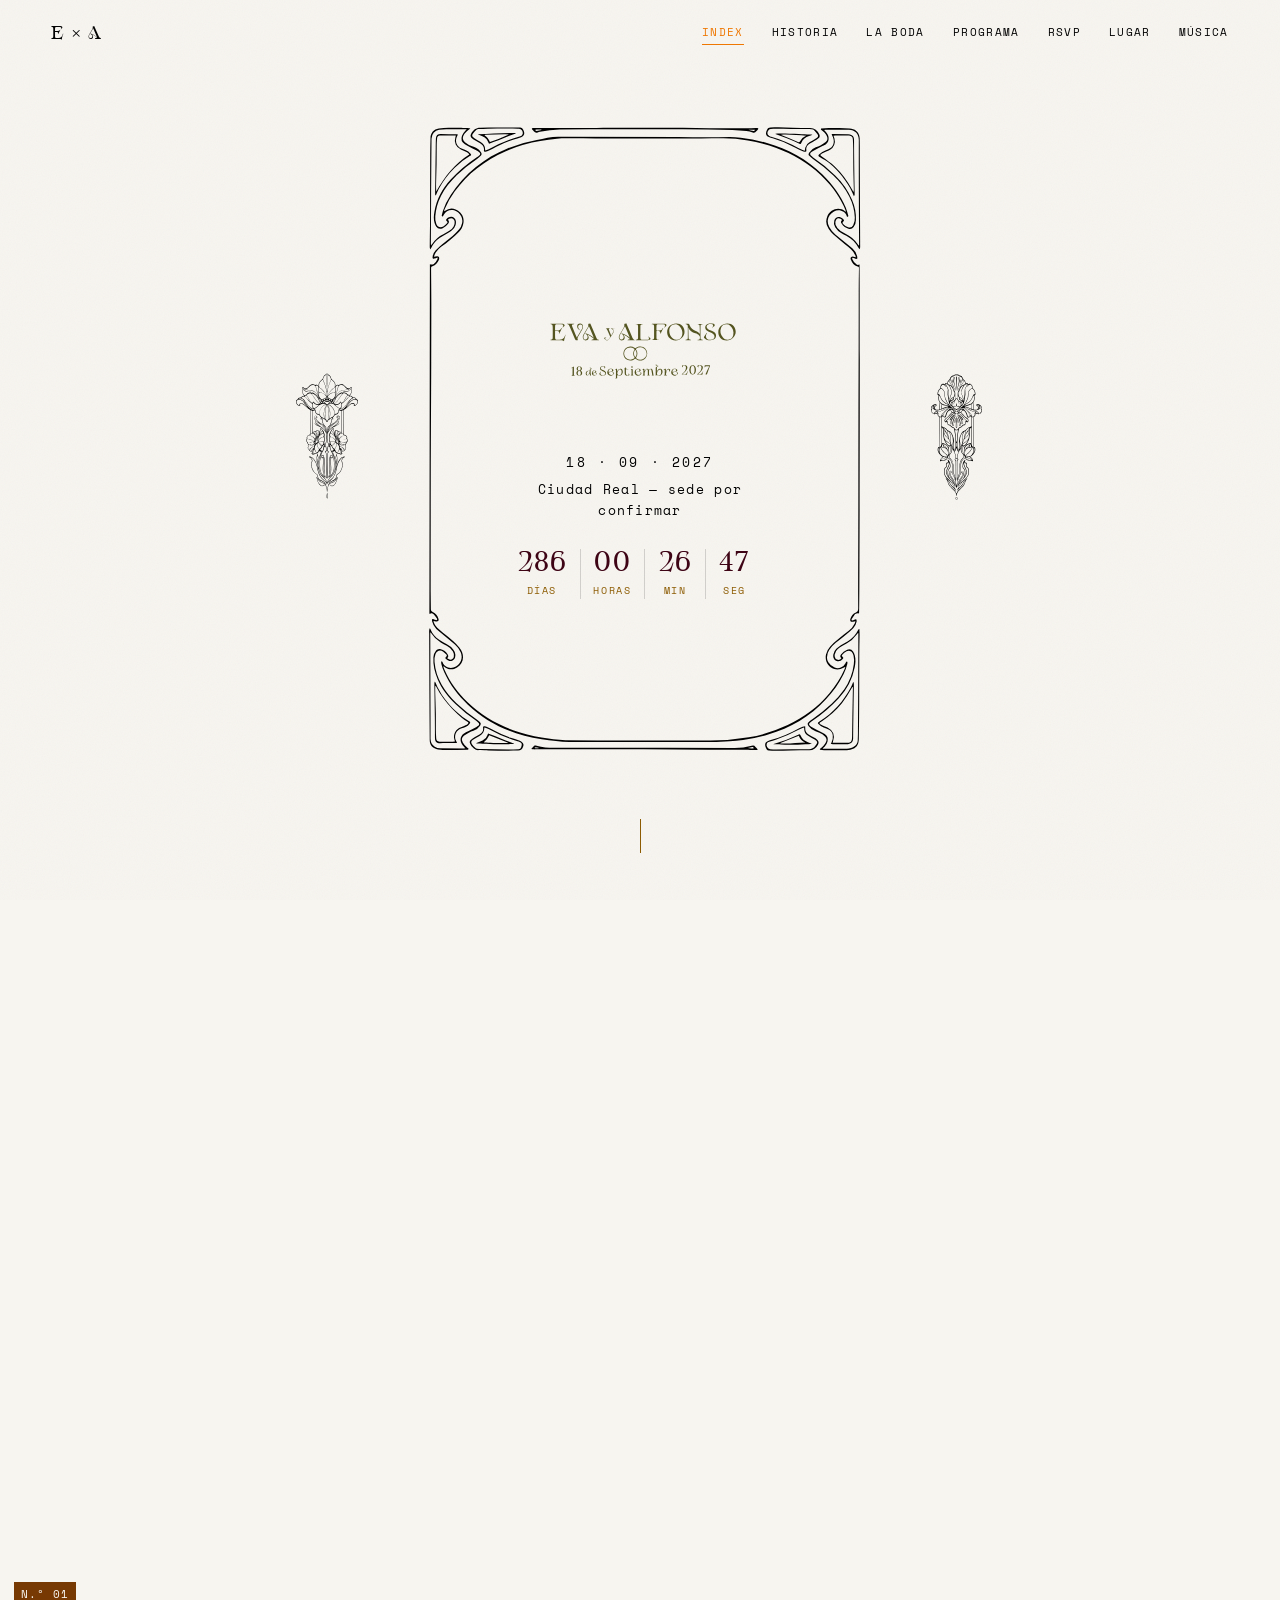
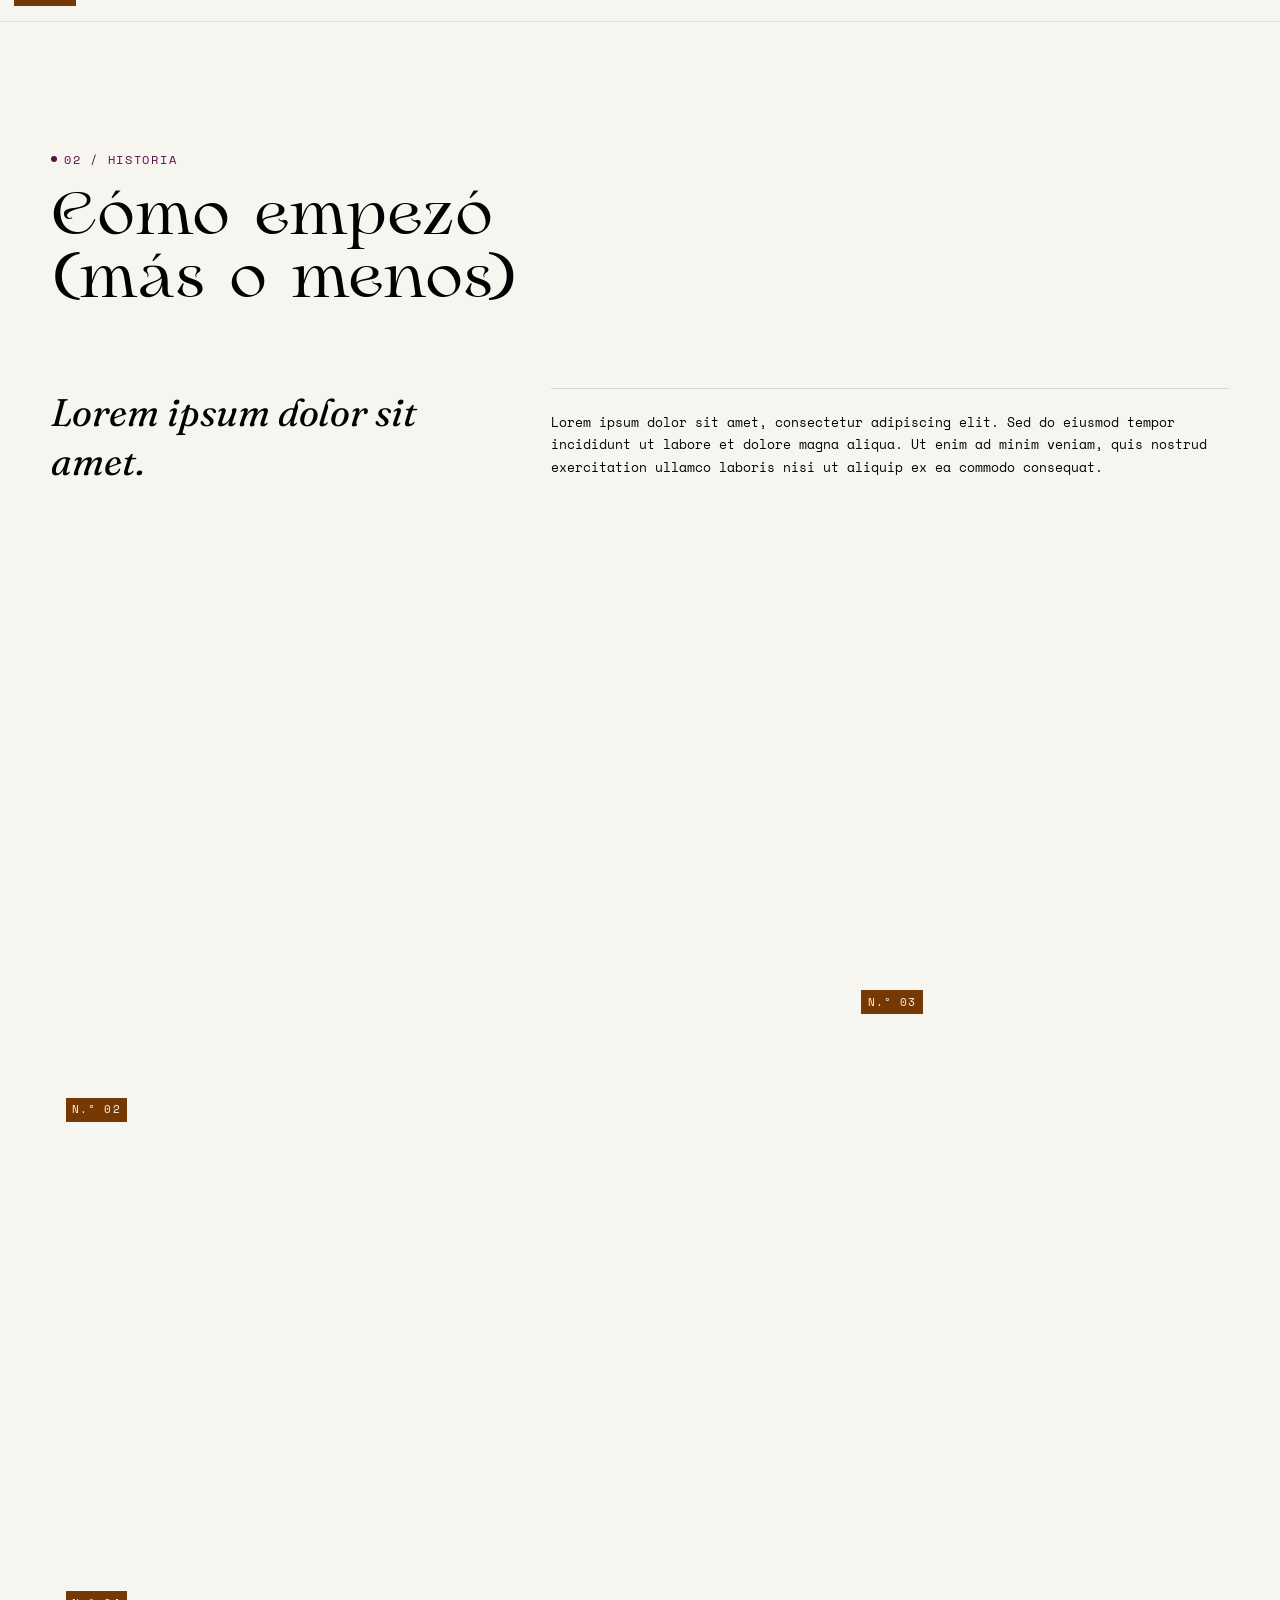
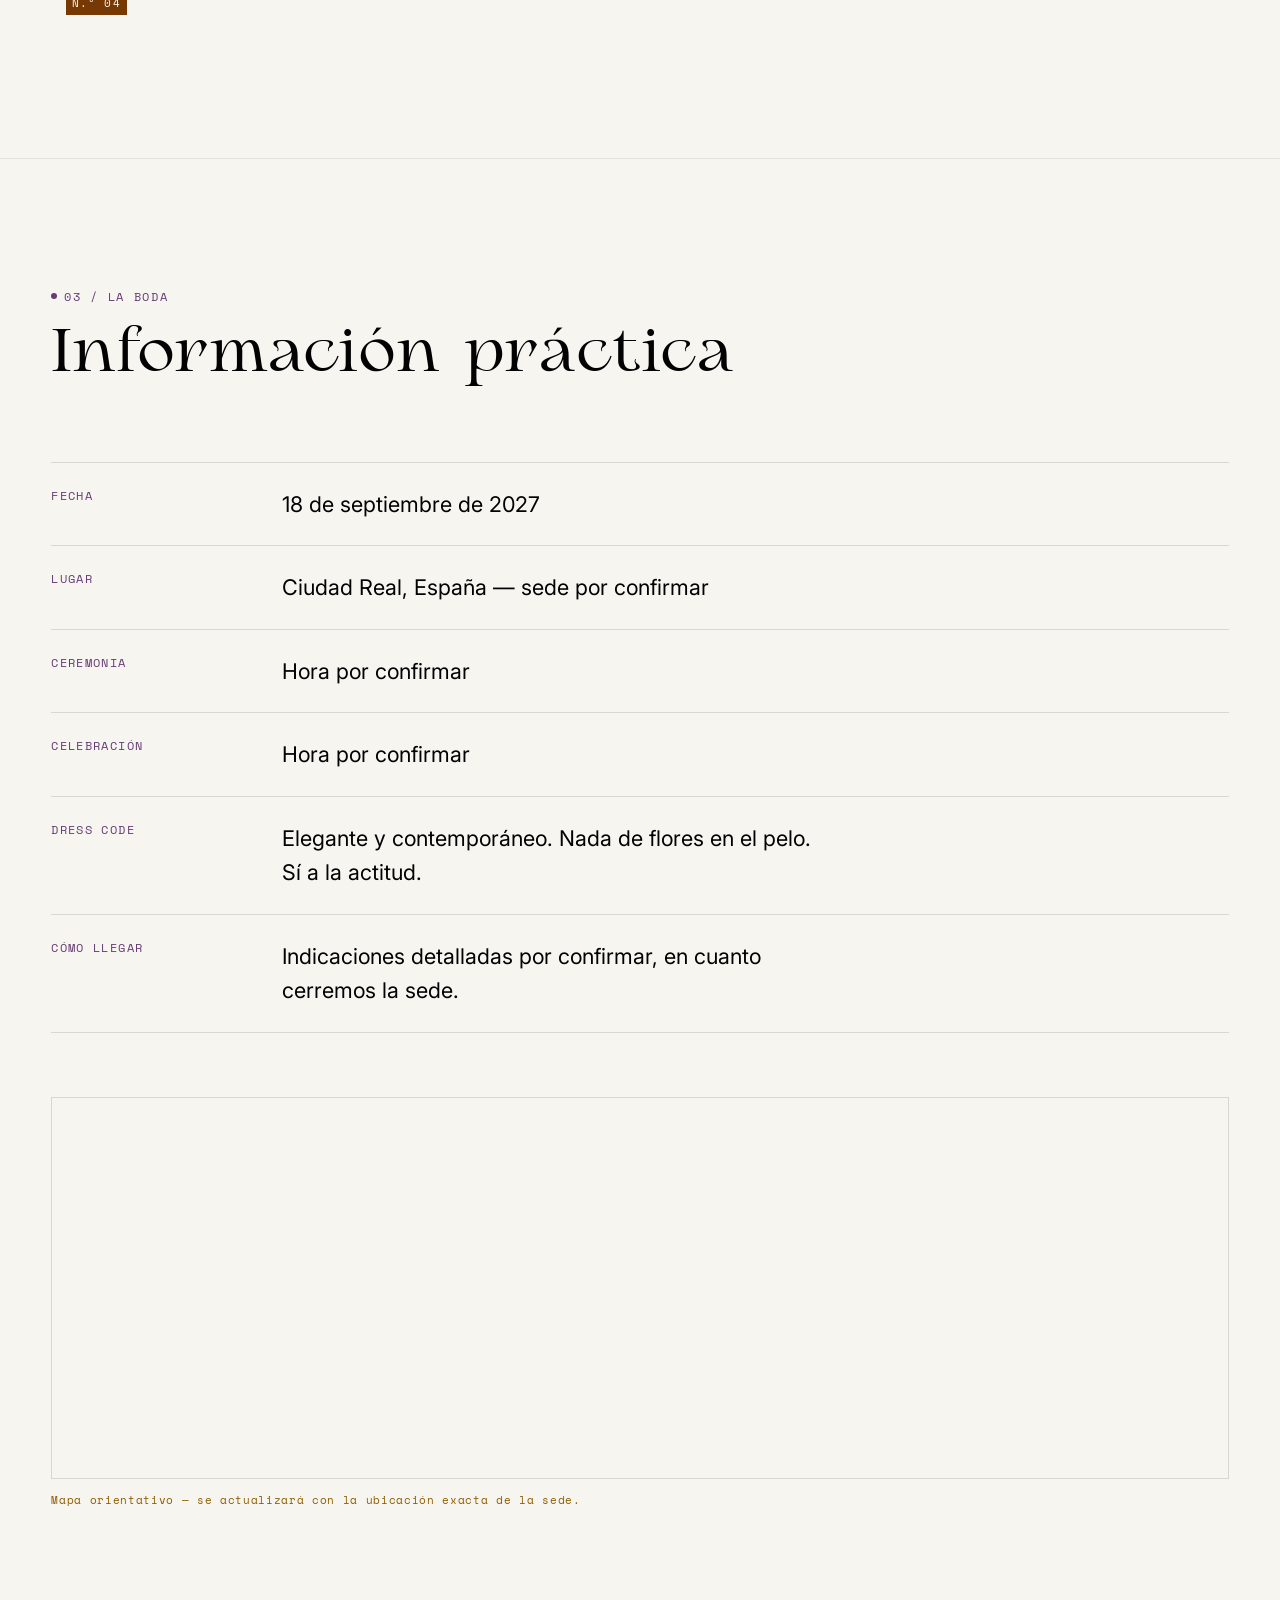
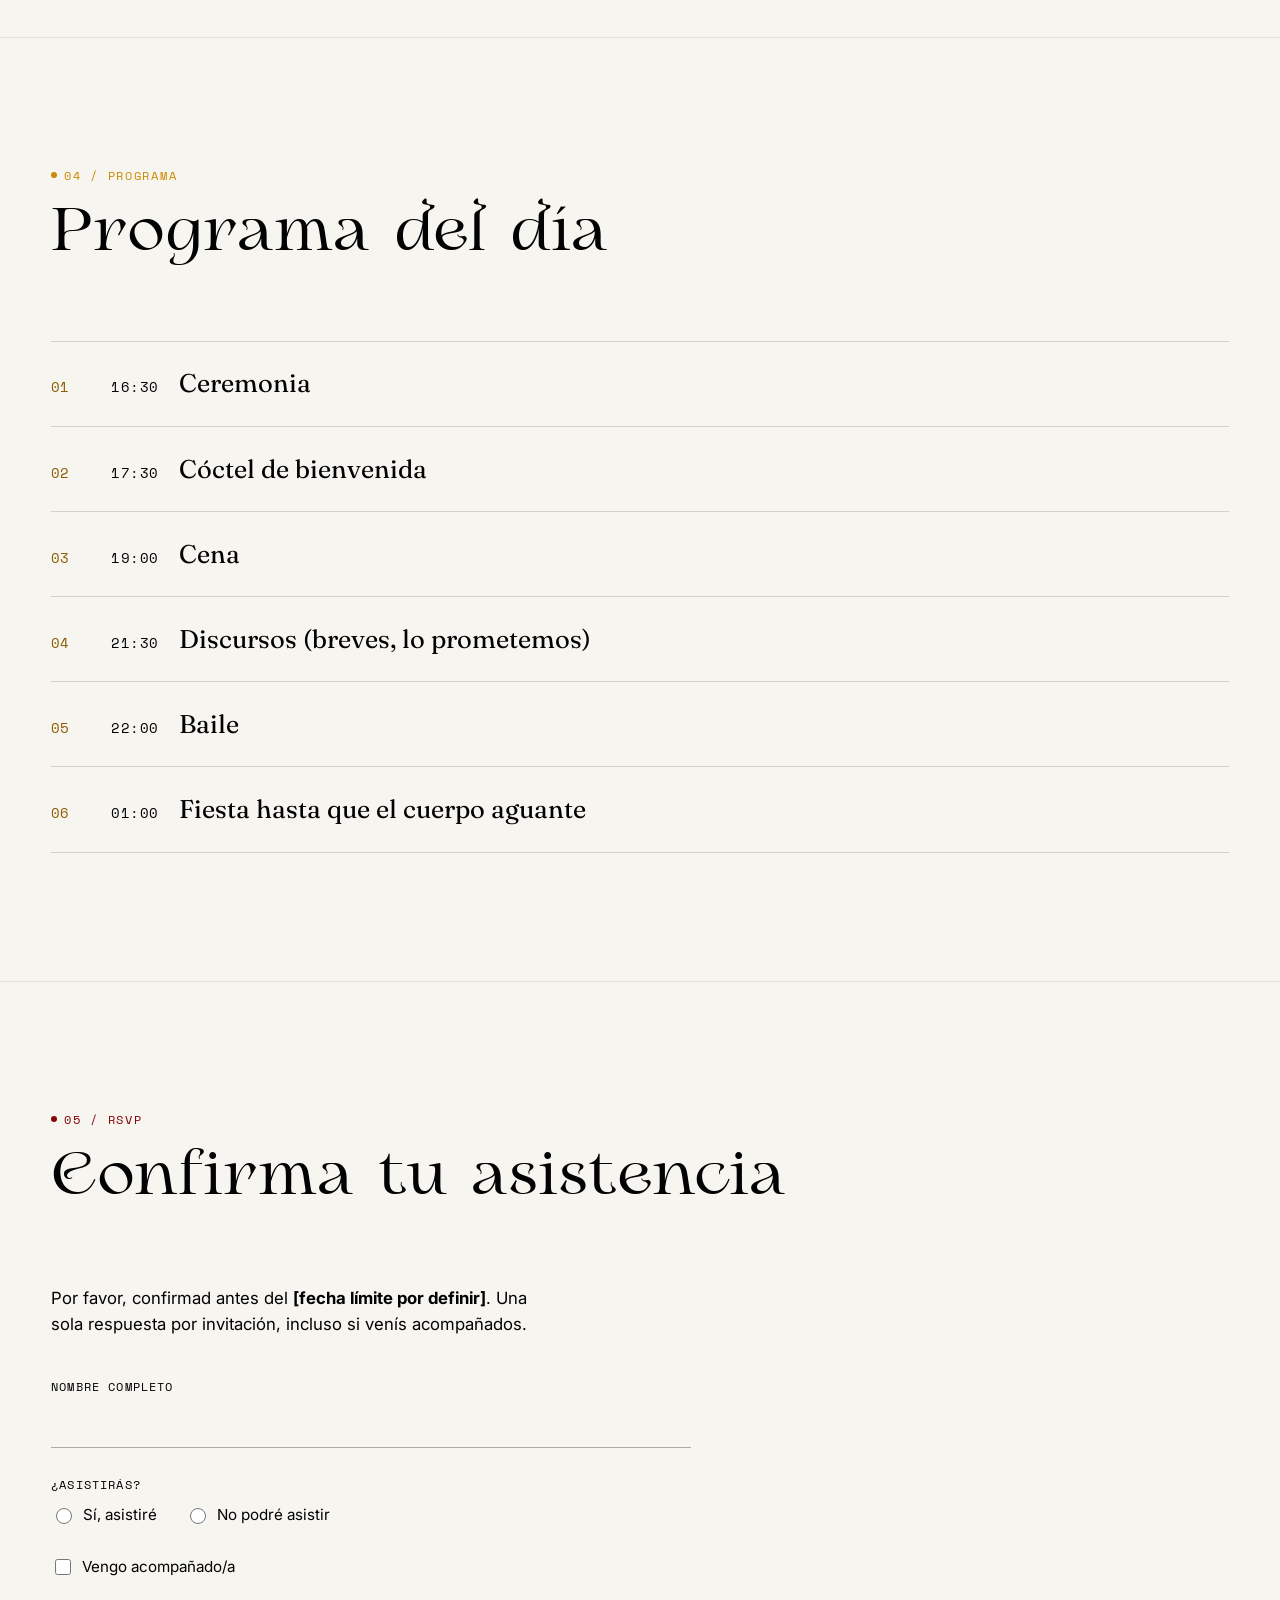
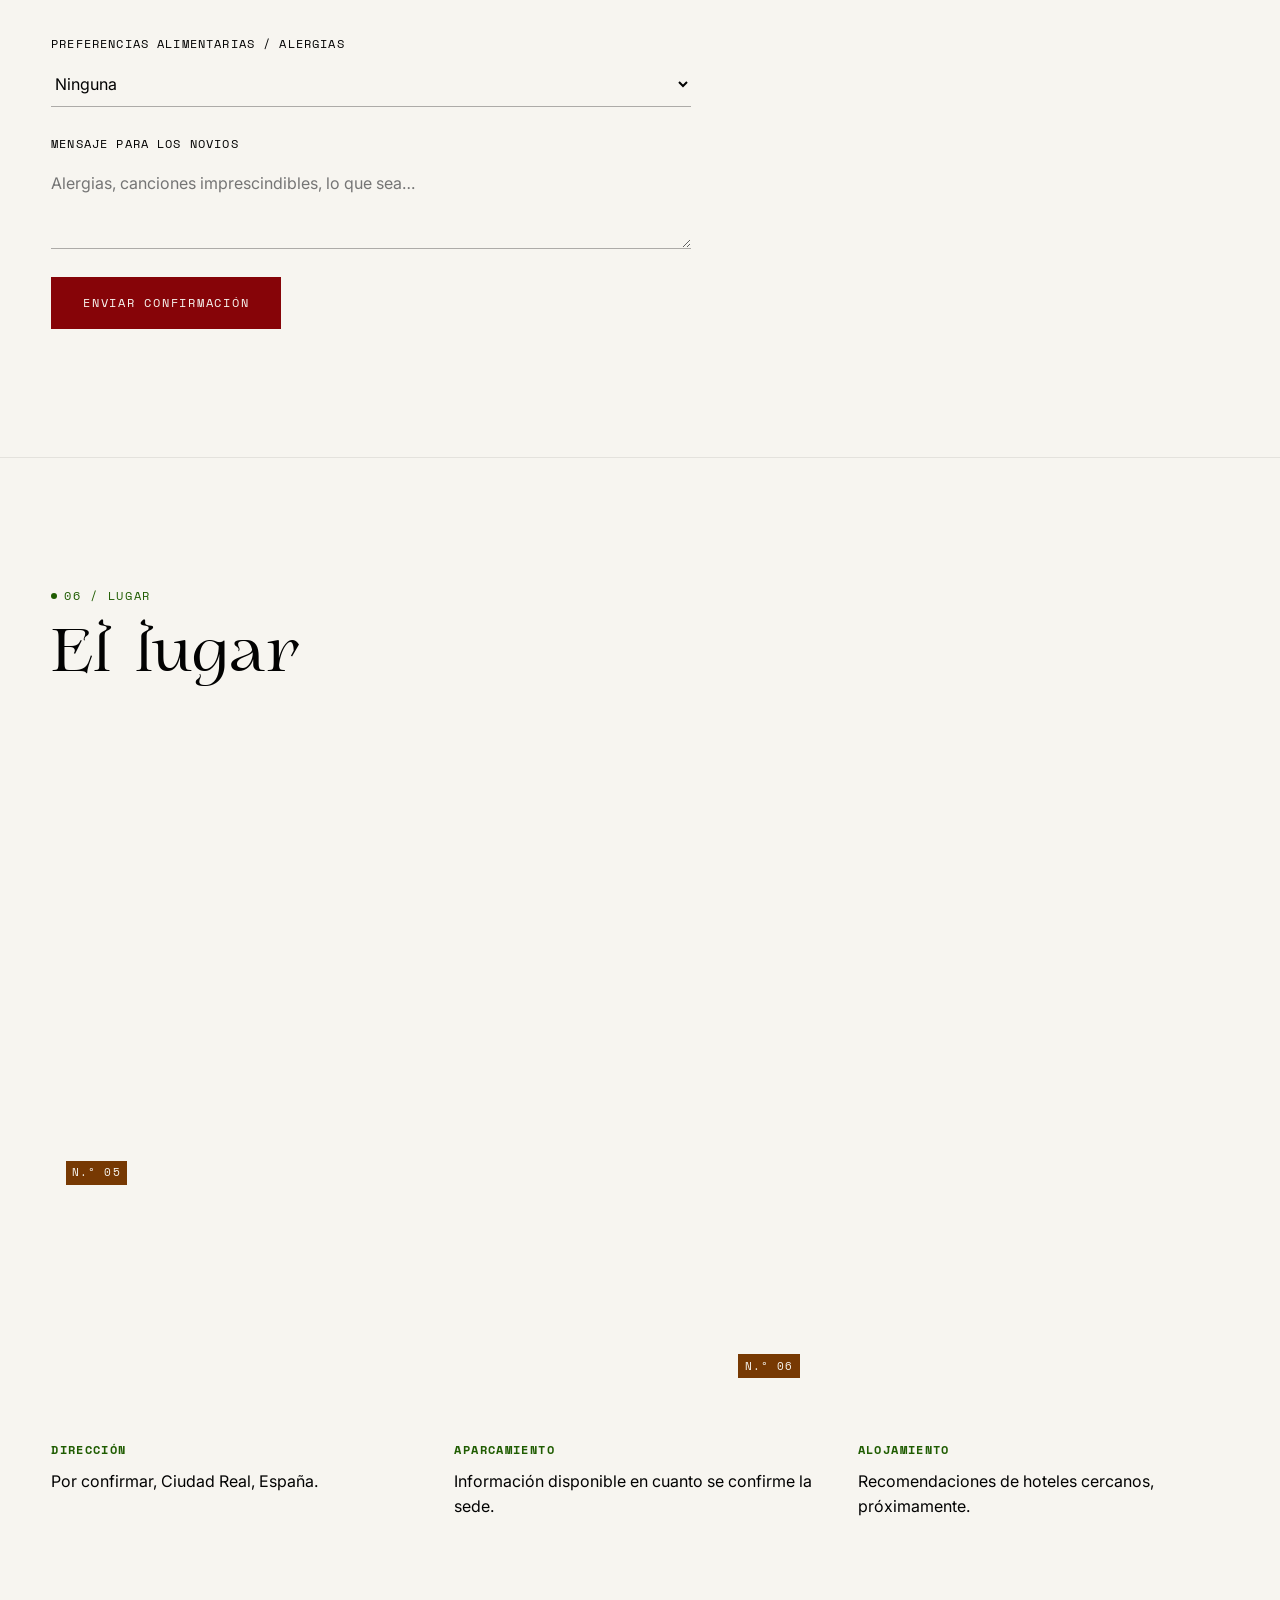
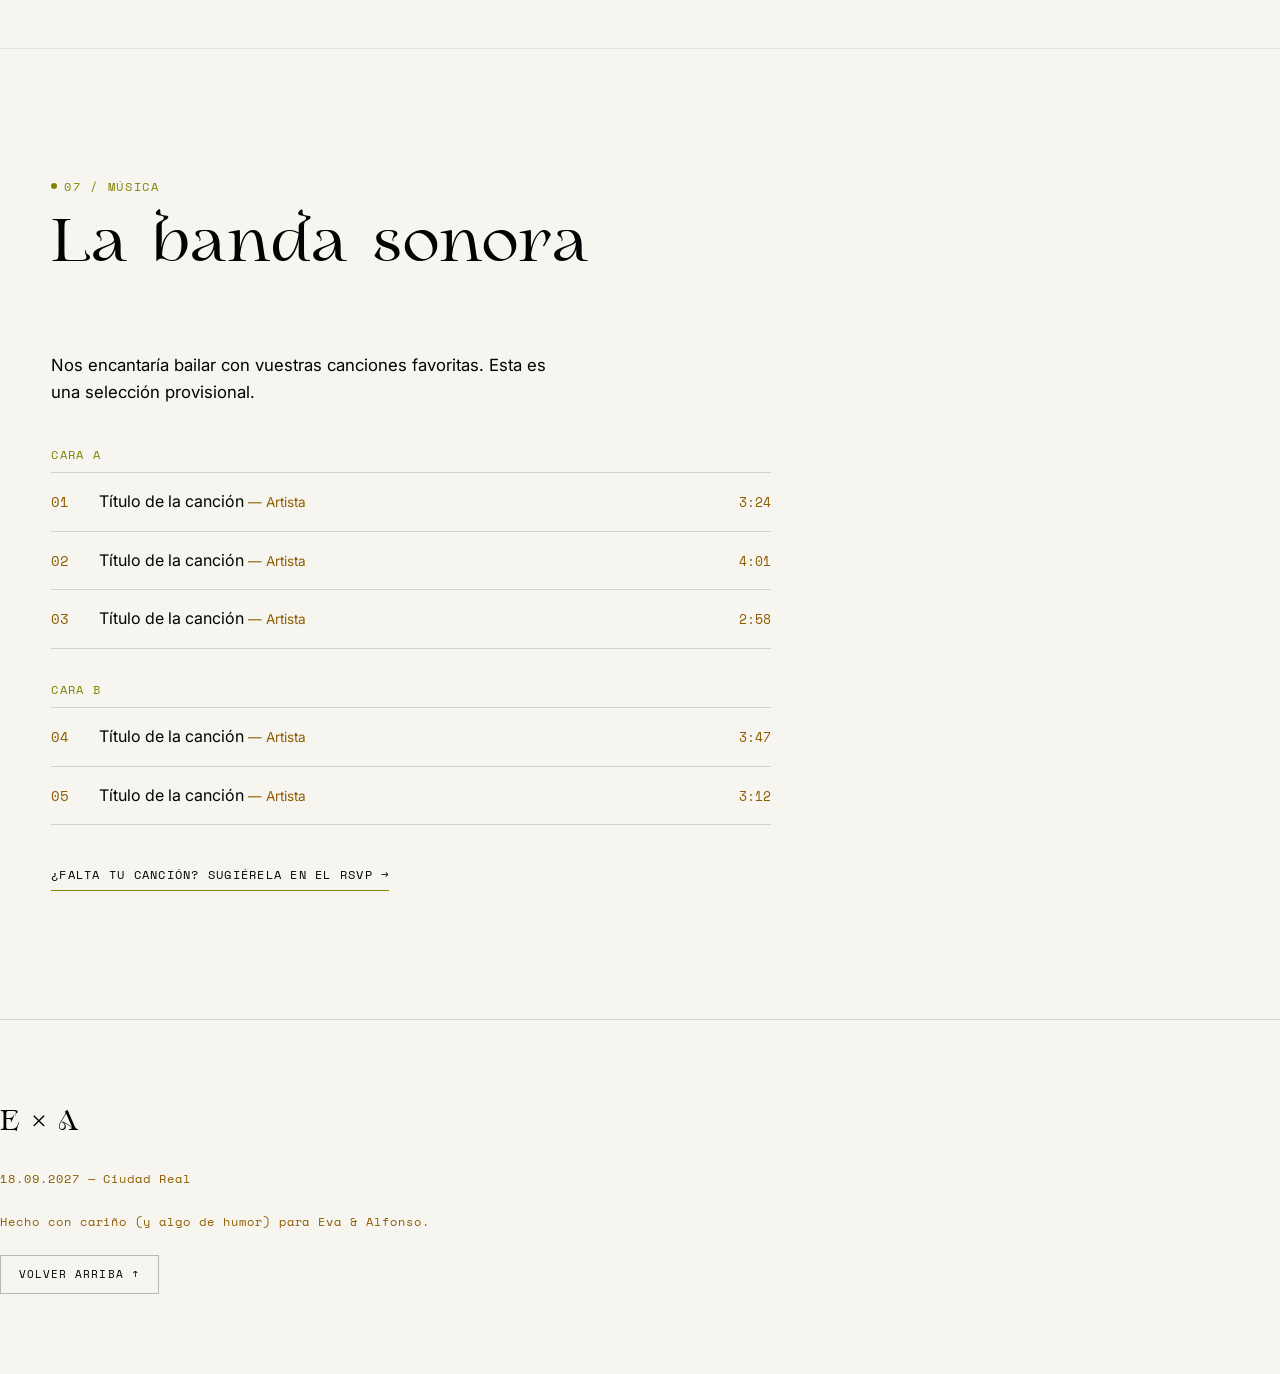
==== index.html @ 9df6dc1a "Rediseñar el título de portada con marco, flores y título ilustrado - Sustituye el h1 de texto por t" ====
<!doctype html>
<html lang="es">
<head>
<meta charset="UTF-8">
<meta name="viewport" content="width=device-width, initial-scale=1.0">
<title>Eva × Alfonso — 18.09.2027</title>
<meta name="description" content="Eva &amp; Alfonso se casan el 18 de septiembre de 2027 en Ciudad Real.">
<link rel="icon" href="data:image/svg+xml,%3Csvg xmlns='http://www.w3.org/2000/svg' viewBox='0 0 100 100'%3E%3Crect width='100' height='100' fill='%23020202'/%3E%3Ctext x='50' y='60' font-family='Georgia,serif' font-size='34' fill='%23F7F5F0' text-anchor='middle'%3EEA%3C/text%3E%3C/svg%3E">
<link rel="preconnect" href="https://fonts.googleapis.com">
<link rel="preconnect" href="https://fonts.gstatic.com" crossorigin>
<link rel="stylesheet" href="css/style.css">
</head>
<body>

<div id="cursor-dot" aria-hidden="true"></div>

<a class="visually-hidden" href="#main">Saltar al contenido</a>

<header class="site-nav" id="siteNav">
  <a href="#home" class="site-nav__mark">E × A</a>
  <nav class="site-nav__links" aria-label="Navegación principal">
    <a href="#home">Index</a>
    <a href="#historia">Historia</a>
    <a href="#boda">La boda</a>
    <a href="#programa">Programa</a>
    <a href="#rsvp">RSVP</a>
    <a href="#lugar">Lugar</a>
    <a href="#musica">Música</a>
  </nav>
  <button class="site-nav__toggle" id="menuToggle" aria-label="Abrir menú" aria-expanded="false">
    <span></span><span></span>
  </button>
</header>

<div class="mobile-menu" id="mobileMenu">
  <button class="mobile-menu__close" id="menuClose">Cerrar ×</button>
  <a href="#home">Index</a>
  <a href="#historia">Historia</a>
  <a href="#boda">La boda</a>
  <a href="#programa">Programa</a>
  <a href="#rsvp">RSVP</a>
  <a href="#lugar">Lugar</a>
  <a href="#musica">Música</a>
</div>

<main id="main">

  <!-- ============================== HOME ============================== -->
  <section class="hero" id="home">
    <div class="hero__center" data-reveal>
      <div class="hero__emblem">
        <img class="hero__flower hero__flower--left" src="images/flor-1.svg" alt="" aria-hidden="true">
        <div class="hero__frame">
          <img class="hero__frame-border" src="images/marco-01.svg" alt="" aria-hidden="true">
          <div class="hero__frame-content">
            <h1 class="hero__names">
              <img class="hero__title" src="images/titulo-01.svg" alt="Eva y Alfonso — 18 de septiembre de 2027">
            </h1>

            <p class="hero__meta">
              <strong>18 · 09 · 2027</strong>
              <span>Ciudad Real — sede por confirmar</span>
            </p>

            <div class="countdown" id="countdown" aria-hidden="true">
              <div class="countdown__unit">
                <span class="countdown__value" data-unit="days">000</span>
                <span class="countdown__label">Días</span>
              </div>
              <div class="countdown__unit">
                <span class="countdown__value" data-unit="hours">00</span>
                <span class="countdown__label">Horas</span>
              </div>
              <div class="countdown__unit">
                <span class="countdown__value" data-unit="minutes">00</span>
                <span class="countdown__label">Min</span>
              </div>
              <div class="countdown__unit">
                <span class="countdown__value" data-unit="seconds">00</span>
                <span class="countdown__label">Seg</span>
              </div>
            </div>
          </div>
        </div>
        <img class="hero__flower hero__flower--right" src="images/flor-2.svg" alt="" aria-hidden="true">
      </div>
    </div>

    <div class="hero__scroll" aria-hidden="true"><span></span></div>
  </section>

  <!-- ============================== FOTOGRAFÍA DE APERTURA ============================== -->
  <figure class="photo opening-photo" data-reveal style="--ratio:16/9">
    <img class="photo__img" src="images/hero.jpg" alt="Retrato editorial de Eva y Alfonso" onerror="this.closest('.photo').classList.add('is-empty')">
    <span class="photo__tag">N.º 01</span>
  </figure>

  <!-- ============================== HISTORIA ============================== -->
  <section class="section" id="historia">
    <div class="container">
      <div class="section-head" data-reveal>
        <span class="eyebrow">02 / Historia</span>
        <h2 class="section-title">Cómo empezó<br>(más o menos)</h2>
      </div>

      <div class="historia__grid">
        <div data-reveal>
          <p class="historia__pull">Lorem ipsum dolor sit amet.</p>
        </div>

        <div class="historia__facts" data-reveal style="--reveal-delay:.1s">
          <p>Lorem ipsum dolor sit amet, consectetur adipiscing elit. Sed do eiusmod tempor incididunt ut labore et dolore magna aliqua. Ut enim ad minim veniam, quis nostrud exercitation ullamco laboris nisi ut aliquip ex ea commodo consequat.</p>
        </div>
      </div>

      <div class="historia__photos">
        <figure class="photo" data-reveal>
          <img class="photo__img" src="images/story-1.jpg" alt="Fotografía espontánea de la pareja" onerror="this.closest('.photo').classList.add('is-empty')">
          <span class="photo__tag">N.º 02</span>
        </figure>
        <figure class="photo" data-reveal style="--reveal-delay:.1s">
          <img class="photo__img" src="images/story-2.jpg" alt="Detalle editorial de la pareja" onerror="this.closest('.photo').classList.add('is-empty')">
          <span class="photo__tag">N.º 03</span>
        </figure>
        <figure class="photo" data-reveal style="--reveal-delay:.2s">
          <img class="photo__img" src="images/story-3.jpg" alt="Retrato de Eva o Alfonso" onerror="this.closest('.photo').classList.add('is-empty')">
          <span class="photo__tag">N.º 04</span>
        </figure>
      </div>
    </div>
  </section>

  <!-- ============================== LA BODA ============================== -->
  <section class="section" id="boda">
    <div class="container">
      <div class="section-head" data-reveal>
        <span class="eyebrow">03 / La boda</span>
        <h2 class="section-title">Información práctica</h2>
      </div>

      <dl class="info-list">
        <div class="info-row" data-reveal>
          <dt>Fecha</dt>
          <dd>18 de septiembre de 2027</dd>
        </div>
        <div class="info-row" data-reveal style="--reveal-delay:.05s">
          <dt>Lugar</dt>
          <dd>Ciudad Real, España — sede por confirmar</dd>
        </div>
        <div class="info-row" data-reveal style="--reveal-delay:.1s">
          <dt>Ceremonia</dt>
          <dd>Hora por confirmar</dd>
        </div>
        <div class="info-row" data-reveal style="--reveal-delay:.15s">
          <dt>Celebración</dt>
          <dd>Hora por confirmar</dd>
        </div>
        <div class="info-row" data-reveal style="--reveal-delay:.2s">
          <dt>Dress code</dt>
          <dd>Elegante y contemporáneo. Nada de flores en el pelo. Sí a la actitud.</dd>
        </div>
        <div class="info-row" data-reveal style="--reveal-delay:.25s">
          <dt>Cómo llegar</dt>
          <dd>Indicaciones detalladas por confirmar, en cuanto cerremos la sede.</dd>
        </div>
      </dl>

      <figure class="map-embed" data-reveal>
        <iframe
          src="https://www.google.com/maps?q=Ciudad+Real,+España&output=embed"
          loading="lazy"
          referrerpolicy="no-referrer-when-downgrade"
          title="Mapa orientativo de Ciudad Real"></iframe>
      </figure>
      <p class="map-caption">Mapa orientativo — se actualizará con la ubicación exacta de la sede.</p>
    </div>
  </section>

  <!-- ============================== PROGRAMA ============================== -->
  <section class="section" id="programa">
    <div class="container">
      <div class="section-head" data-reveal>
        <span class="eyebrow">04 / Programa</span>
        <h2 class="section-title">Programa del día</h2>
      </div>

      <div class="programme-list">
        <div class="programme-row" data-reveal>
          <span class="programme-index">01</span>
          <span class="programme-time">16:30</span>
          <span class="programme-title">Ceremonia</span>
        </div>
        <div class="programme-row" data-reveal style="--reveal-delay:.05s">
          <span class="programme-index">02</span>
          <span class="programme-time">17:30</span>
          <span class="programme-title">Cóctel de bienvenida</span>
        </div>
        <div class="programme-row" data-reveal style="--reveal-delay:.1s">
          <span class="programme-index">03</span>
          <span class="programme-time">19:00</span>
          <span class="programme-title">Cena</span>
        </div>
        <div class="programme-row" data-reveal style="--reveal-delay:.15s">
          <span class="programme-index">04</span>
          <span class="programme-time">21:30</span>
          <span class="programme-title">Discursos (breves, lo prometemos)</span>
        </div>
        <div class="programme-row" data-reveal style="--reveal-delay:.2s">
          <span class="programme-index">05</span>
          <span class="programme-time">22:00</span>
          <span class="programme-title">Baile</span>
        </div>
        <div class="programme-row" data-reveal style="--reveal-delay:.25s">
          <span class="programme-index">06</span>
          <span class="programme-time">01:00</span>
          <span class="programme-title">Fiesta hasta que el cuerpo aguante</span>
        </div>
      </div>
    </div>
  </section>

  <!-- ============================== RSVP ============================== -->
  <section class="section" id="rsvp">
    <div class="container">
      <div class="section-head" data-reveal>
        <span class="eyebrow">05 / RSVP</span>
        <h2 class="section-title">Confirma tu asistencia</h2>
      </div>

      <p class="rsvp-intro" data-reveal>
        Por favor, confirmad antes del <strong>[fecha límite por definir]</strong>. Una sola respuesta por invitación, incluso si venís acompañados.
      </p>

      <!--
        Formulario solo-frontend por ahora (sin backend conectado).
        Para recibir respuestas reales, conectar más adelante a un servicio
        como Formspree o Netlify Forms: basta con añadir el atributo
        action="https://formspree.io/f/TU_ID" y method="POST" al <form>,
        y quitar el preventDefault() correspondiente en js/main.js.
      -->
      <form class="form" id="rsvpForm" data-reveal style="--reveal-delay:.1s" novalidate>
        <div class="field">
          <label for="nombre">Nombre completo</label>
          <input type="text" id="nombre" name="nombre" required autocomplete="name">
        </div>

        <div class="field">
          <label for="asistencia-si">¿Asistirás?</label>
          <div class="radio-group" role="radiogroup" aria-labelledby="asistencia-si">
            <label><input type="radio" name="asistencia" value="si" id="asistencia-si" required> Sí, asistiré</label>
            <label><input type="radio" name="asistencia" value="no"> No podré asistir</label>
          </div>
        </div>

        <div class="field">
          <div class="checkbox-line">
            <label><input type="checkbox" id="acompanante-check" name="tieneAcompanante"> Vengo acompañado/a</label>
          </div>
        </div>

        <div class="field field--conditional" id="acompananteField">
          <label for="acompanante">Nombre del acompañante</label>
          <input type="text" id="acompanante" name="acompanante" autocomplete="off">
        </div>

        <div class="field">
          <label for="dieta">Preferencias alimentarias / alergias</label>
          <select id="dieta" name="dieta">
            <option value="ninguna">Ninguna</option>
            <option value="vegetariano">Vegetariana</option>
            <option value="vegano">Vegana</option>
            <option value="sin-gluten">Sin gluten</option>
            <option value="otra">Otra (especificar en el mensaje)</option>
          </select>
        </div>

        <div class="field">
          <label for="mensaje">Mensaje para los novios</label>
          <textarea id="mensaje" name="mensaje" placeholder="Alergias, canciones imprescindibles, lo que sea…"></textarea>
        </div>

        <button type="submit" class="btn">Enviar confirmación</button>
      </form>

      <div class="form-status" id="formStatus" role="status" aria-live="polite">
        Gracias — hemos guardado tu respuesta. Nos vemos el 18.09.2027.
      </div>
    </div>
  </section>

  <!-- ============================== LUGAR ============================== -->
  <section class="section" id="lugar">
    <div class="container">
      <div class="section-head" data-reveal>
        <span class="eyebrow">06 / Lugar</span>
        <h2 class="section-title">El lugar</h2>
      </div>

      <div class="lugar__grid">
        <figure class="photo" data-reveal>
          <img class="photo__img" src="images/venue-1.jpg" alt="Vista general del espacio" onerror="this.closest('.photo').classList.add('is-empty')">
          <span class="photo__tag">N.º 05</span>
        </figure>
        <figure class="photo" data-reveal style="--reveal-delay:.1s">
          <img class="photo__img" src="images/venue-2.jpg" alt="Detalle del espacio" onerror="this.closest('.photo').classList.add('is-empty')">
          <span class="photo__tag">N.º 06</span>
        </figure>
      </div>

      <div class="lugar__details" data-reveal>
        <div>
          <h3>Dirección</h3>
          <p>Por confirmar, Ciudad Real, España.</p>
        </div>
        <div>
          <h3>Aparcamiento</h3>
          <p>Información disponible en cuanto se confirme la sede.</p>
        </div>
        <div>
          <h3>Alojamiento</h3>
          <p>Recomendaciones de hoteles cercanos, próximamente.</p>
        </div>
      </div>
    </div>
  </section>

  <!-- ============================== MÚSICA ============================== -->
  <section class="section" id="musica">
    <div class="container">
      <div class="section-head" data-reveal>
        <span class="eyebrow">07 / Música</span>
        <h2 class="section-title">La banda sonora</h2>
      </div>

      <p class="rsvp-intro" data-reveal>Nos encantaría bailar con vuestras canciones favoritas. Esta es una selección provisional.</p>

      <p class="side-label" data-reveal>Cara A</p>
      <div class="tracklist" data-reveal>
        <div class="track-row"><span class="n">01</span><span>Título de la canción <span class="artist">— Artista</span></span><span class="dur">3:24</span></div>
        <div class="track-row"><span class="n">02</span><span>Título de la canción <span class="artist">— Artista</span></span><span class="dur">4:01</span></div>
        <div class="track-row"><span class="n">03</span><span>Título de la canción <span class="artist">— Artista</span></span><span class="dur">2:58</span></div>
      </div>

      <p class="side-label" data-reveal>Cara B</p>
      <div class="tracklist" data-reveal>
        <div class="track-row"><span class="n">04</span><span>Título de la canción <span class="artist">— Artista</span></span><span class="dur">3:47</span></div>
        <div class="track-row"><span class="n">05</span><span>Título de la canción <span class="artist">— Artista</span></span><span class="dur">3:12</span></div>
      </div>

      <a class="musica__cta" href="#rsvp" data-reveal>¿Falta tu canción? Sugiérela en el RSVP →</a>
    </div>
  </section>

</main>

<footer class="site-footer">
  <span class="site-footer__mark">E × A</span>
  <span>18.09.2027 — Ciudad Real</span>
  <span>Hecho con cariño (y algo de humor) para Eva &amp; Alfonso.</span>
  <a href="#home" class="site-footer__top">Volver arriba ↑</a>
</footer>

<script src="js/main.js"></script>
</body>
</html>
---- css/style.css ----
/* ==========================================================================
   EVA × ALFONSO — hoja de estilos
   Estructura: tokens > base > utilidades > componentes > secciones > media
   ========================================================================== */

/* --- Tipografía externa (Inter = sans funcional, Space Mono = detalle técnico,
   Fraunces = serif editorial con acentos completos para los títulos) */
@import url("https://fonts.googleapis.com/css2?family=Inter:wght@400;500;600&family=Space+Mono:wght@400;700&family=Fraunces:ital,wght@0,400;0,500;0,600;1,400&display=swap");

@font-face {
  font-family: "Nouveau Nostalgia";
  src: url("../fonts/Nouveau Nostalgia.ttf") format("truetype");
  font-weight: normal;
  font-style: normal;
  font-display: swap;
}

/* --------------------------------------------------------------------------
   TOKENS
   -------------------------------------------------------------------------- */
:root {
  /* Paleta base (editable a demanda) */
  --ink: #020202;
  --paper: #F7F5F0;
  --wine: #3E0415;
  --burgundy: #860408;
  --plum: #5D0C48;
  --purple: #663D74;
  --magenta: #8F0155;
  --rust: #773903;
  --brown: #8E5C02;
  --mustard: #CC8A02;
  --orange: #F07802;
  --olive: #545310;
  --green: #1F5C01;
  --yellow-green: #838300;
  --stone-grey: #3A3A3A;                  /* gris neutro, fuera de la paleta de color, para titulares suavizados */

  /* Asignación semántica — cambiar aquí para recolorear una sección entera */
  --color-bg: var(--paper);
  --color-text: var(--ink);
  --color-interaction: var(--orange);   /* hover / CTA global / cursor */
  --color-graphic: var(--rust);          /* marcas y etiquetas de foto */
  --color-secondary: var(--brown);       /* texto meta / secundario */
  --color-selection: var(--magenta);     /* selección de texto */
  --color-heading-soft: var(--stone-grey); /* titular portada, más suave que --ink */

  --accent-home: var(--wine);
  --accent-historia: var(--plum);
  --accent-boda: var(--purple);
  --accent-programa: var(--mustard);
  --accent-rsvp: var(--burgundy);
  --accent-lugar: var(--green);
  --accent-musica: var(--yellow-green);

  /* Tipografía */
  --font-display: "Nouveau Nostalgia", "Times New Roman", serif; /* display con acentos: nombres, monograma, encabezados */
  --font-serif: "Fraunces", Georgia, serif;                     /* serif editorial: cuerpo destacado */
  --font-sans: "Inter", -apple-system, BlinkMacSystemFont, "Segoe UI", sans-serif;
  --font-mono: "Space Mono", "Courier New", monospace;

  /* Ritmo */
  --gutter: clamp(1.25rem, 4vw, 3.5rem);
  --section-pad: clamp(4rem, 10vw, 9rem);
  --ease: cubic-bezier(.16, .84, .38, 1);
}

/* --------------------------------------------------------------------------
   RESET / BASE
   -------------------------------------------------------------------------- */
*, *::before, *::after { box-sizing: border-box; }
html { scroll-behavior: smooth; }
@media (prefers-reduced-motion: reduce) {
  html { scroll-behavior: auto; }
  *, *::before, *::after { animation-duration: .001ms !important; transition-duration: .001ms !important; }
}

body {
  margin: 0;
  background: var(--color-bg);
  color: var(--color-text);
  font-family: var(--font-sans);
  font-size: 16px;
  line-height: 1.6;
  -webkit-font-smoothing: antialiased;
  position: relative;
  overflow-x: hidden;
}

/* Grano analógico sutil sobre toda la página */
body::before {
  content: "";
  position: fixed;
  inset: 0;
  z-index: 2000;
  pointer-events: none;
  opacity: .05;
  mix-blend-mode: multiply;
  background-image: url("data:image/svg+xml;utf8,<svg xmlns='http://www.w3.org/2000/svg'><filter id='n'><feTurbulence type='fractalNoise' baseFrequency='0.85' numOctaves='2' stitchTiles='stitch'/></filter><rect width='100%25' height='100%25' filter='url(%23n)'/></svg>");
}

img { max-width: 100%; display: block; }
a { color: inherit; text-decoration: none; }
button { font: inherit; cursor: pointer; }
h1, h2, h3, p, dl, dd, figure { margin: 0; }
ul { margin: 0; padding: 0; list-style: none; }

::selection { background: var(--color-selection); color: var(--paper); }

/* --------------------------------------------------------------------------
   UTILIDADES
   -------------------------------------------------------------------------- */
.container {
  max-width: 1440px;
  margin-inline: auto;
  padding-inline: var(--gutter);
}

.eyebrow {
  display: inline-flex;
  align-items: center;
  gap: .6em;
  font-family: var(--font-mono);
  font-size: .75rem;
  letter-spacing: .14em;
  text-transform: uppercase;
  color: var(--section-accent, var(--ink));
}
.eyebrow::before {
  content: "";
  width: .5em;
  height: .5em;
  border-radius: 50%;
  background: currentColor;
}

.visually-hidden {
  position: absolute; width: 1px; height: 1px; padding: 0; margin: -1px;
  overflow: hidden; clip: rect(0,0,0,0); white-space: nowrap; border: 0;
}

.section {
  padding-block: var(--section-pad);
  border-top: 1px solid rgba(2,2,2,.08);
  position: relative;
}

.section-head {
  display: flex;
  flex-direction: column;
  gap: 1rem;
  margin-bottom: clamp(2.5rem, 6vw, 5rem);
}

.section-title {
  font-family: var(--font-display);
  font-weight: 400;
  font-size: clamp(2.1rem, 5vw, 3.75rem);
  line-height: 1.05;
  max-width: 20ch;
}

/* Revelado al hacer scroll */
[data-reveal] {
  opacity: 0;
  transform: translateY(28px);
  transition: opacity .9s var(--ease), transform .9s var(--ease);
  transition-delay: var(--reveal-delay, 0s);
}
[data-reveal].is-visible { opacity: 1; transform: translateY(0); }

/* --------------------------------------------------------------------------
   CURSOR PERSONALIZADO (solo dispositivos con puntero fino)
   -------------------------------------------------------------------------- */
#cursor-dot {
  position: fixed;
  top: 0; left: 0;
  width: 64px; height: 64px;
  margin: -32px 0 0 -32px;
  border-radius: 50%;
  background: var(--color-interaction);
  color: var(--paper);
  font-family: var(--font-mono);
  font-size: .65rem;
  letter-spacing: .1em;
  text-transform: uppercase;
  display: flex;
  align-items: center;
  justify-content: center;
  z-index: 500;
  pointer-events: none;
  opacity: 0;
  transition: opacity .35s var(--ease);
  mix-blend-mode: normal;
}
#cursor-dot.is-active { opacity: 1; }
@media (hover: none), (pointer: coarse) {
  #cursor-dot { display: none; }
}
body.has-custom-cursor .photo { cursor: none; }

/* --------------------------------------------------------------------------
   NAV
   -------------------------------------------------------------------------- */
.site-nav {
  position: fixed;
  top: 0; left: 0; right: 0;
  z-index: 900;
  display: flex;
  align-items: center;
  justify-content: space-between;
  padding: 1.25rem var(--gutter);
  font-family: var(--font-mono);
  font-size: .7rem;
  letter-spacing: .12em;
  text-transform: uppercase;
  transition: background .4s var(--ease), border-color .4s var(--ease);
  border-bottom: 1px solid transparent;
}
.site-nav.is-scrolled {
  background: rgba(247,245,240,.88);
  backdrop-filter: blur(6px);
  border-bottom-color: rgba(2,2,2,.1);
}

.site-nav__mark {
  font-family: var(--font-display);
  font-size: 1.1rem;
  letter-spacing: 0;
  text-transform: none;
}

.site-nav__links {
  display: none;
  gap: 1.75rem;
}
.site-nav__links a {
  position: relative;
  padding-bottom: .3rem;
}
.site-nav__links a::after {
  content: "";
  position: absolute;
  left: 0; bottom: 0;
  width: 0%;
  height: 1px;
  background: var(--color-interaction);
  transition: width .35s var(--ease);
}
.site-nav__links a:hover::after,
.site-nav__links a.is-active::after {
  width: 100%;
}
.site-nav__links a.is-active { color: var(--color-interaction); }

.site-nav__toggle {
  background: none;
  border: none;
  color: var(--color-text);
  display: inline-flex;
  flex-direction: column;
  gap: 5px;
  padding: .5rem;
}
.site-nav__toggle span { width: 22px; height: 1px; background: currentColor; display: block; }

.mobile-menu {
  position: fixed;
  inset: 0;
  z-index: 950;
  background: var(--ink);
  color: var(--paper);
  display: flex;
  flex-direction: column;
  justify-content: center;
  gap: 1.5rem;
  padding: var(--gutter);
  transform: translateY(-100%);
  transition: transform .5s var(--ease);
}
.mobile-menu.is-open { transform: translateY(0); }
.mobile-menu a {
  font-family: var(--font-serif);
  font-size: clamp(2rem, 8vw, 3rem);
}
.mobile-menu__close {
  position: absolute;
  top: 1.25rem; right: var(--gutter);
  background: none; border: none; color: var(--paper);
  font-family: var(--font-mono); font-size: .75rem; letter-spacing: .12em; text-transform: uppercase;
}

/* --------------------------------------------------------------------------
   COMPONENTE: PHOTO
   Si la imagen aún no existe, queda un hueco en blanco reservado
   (misma proporción, sin decoración) a la espera de la foto o del dibujo.
   -------------------------------------------------------------------------- */
.photo {
  position: relative;
  aspect-ratio: var(--ratio, 4/5);
  overflow: hidden;
  background: var(--paper);
  isolation: isolate;
}
.photo__img {
  width: 100%; height: 100%;
  object-fit: cover;
  filter: grayscale(.08) contrast(1.05);
  transition: transform .8s var(--ease);
}
.photo:hover .photo__img { transform: scale(1.035); }

.photo.is-empty .photo__img { display: none; }

.photo__tag {
  position: absolute;
  left: .9rem; bottom: .9rem;
  font-family: var(--font-mono);
  font-size: .68rem;
  letter-spacing: .1em;
  text-transform: uppercase;
  color: var(--paper);
  background: var(--color-graphic);
  padding: .3em .6em;
  z-index: 1;
}

/* --------------------------------------------------------------------------
   HERO
   -------------------------------------------------------------------------- */
.hero {
  min-height: 100svh;
  display: flex;
  flex-direction: column;
  align-items: center;
  justify-content: center;
  text-align: center;
  padding-block: clamp(5rem, 12vw, 7rem) 3rem;
}

.hero__center { display: flex; flex-direction: column; align-items: center; }

.hero__emblem {
  display: flex;
  align-items: center;
  justify-content: center;
  gap: clamp(.25rem, 2vw, 1.25rem);
}

.hero__frame {
  position: relative;
  width: clamp(240px, 82vw, 460px);
  aspect-ratio: 595.28 / 841.89;
  display: flex;
  align-items: center;
  justify-content: center;
  padding: 14%;
  flex-shrink: 0;
}
.hero__frame-border {
  position: absolute;
  inset: 0;
  width: 100%;
  height: 100%;
}

.hero__frame-content {
  position: relative;
  z-index: 1;
  width: 100%;
  display: flex;
  flex-direction: column;
  align-items: center;
  justify-content: center;
  gap: clamp(.8rem, 3.5vw, 1.75rem);
}

.hero__names { margin: 0; width: 85%; }
.hero__title {
  width: 100%;
  height: auto;
}

.hero__flower {
  height: clamp(50px, 14vw, 220px);
  width: auto;
  flex-shrink: 0;
  display: none;
}

.hero__meta {
  margin-top: 0;
  display: flex;
  flex-direction: column;
  gap: .4rem;
  font-family: var(--font-mono);
  font-size: clamp(.62rem, 2vw, .8rem);
  letter-spacing: .1em;
}
.hero__meta strong { font-weight: 400; letter-spacing: .2em; }

.countdown {
  display: flex;
  flex-wrap: wrap;
  justify-content: center;
  row-gap: .5rem;
  margin-top: 0;
}
.countdown__unit {
  display: flex;
  flex-direction: column;
  align-items: center;
  gap: .3rem;
  padding-inline: clamp(.4rem, 1.6vw, .8rem);
  border-left: 1px solid rgba(2,2,2,.15);
}
.countdown__unit:first-child { border-left: none; padding-left: 0; }
.countdown__value {
  font-family: var(--font-display);
  font-size: clamp(1.15rem, 2.8vw, 1.8rem);
  line-height: 1;
  font-variant-numeric: tabular-nums;
  color: var(--accent-home);
}
.countdown__label {
  font-family: var(--font-mono);
  font-size: .62rem;
  letter-spacing: .16em;
  text-transform: uppercase;
  color: var(--color-secondary);
}
.countdown__done {
  font-family: var(--font-mono);
  font-size: .8rem;
  letter-spacing: .12em;
  text-transform: uppercase;
  color: var(--accent-home);
}

.opening-photo {
  --ratio: 21/9;
  width: 100%;
}

.hero__scroll {
  margin-top: 3.5rem;
  display: flex;
  justify-content: center;
  color: var(--color-secondary);
}
.hero__scroll span {
  width: 1px; height: 34px;
  background: currentColor;
  position: relative;
  overflow: hidden;
}
.hero__scroll span::after {
  content: "";
  position: absolute; top: -100%; left: 0; right: 0;
  height: 100%;
  background: var(--color-interaction);
  animation: scrollLine 2.2s var(--ease) infinite;
}
@keyframes scrollLine {
  0% { top: -100%; }
  60% { top: 100%; }
  100% { top: 100%; }
}

/* --------------------------------------------------------------------------
   HISTORIA
   -------------------------------------------------------------------------- */
#historia { --section-accent: var(--accent-historia); }

.historia__grid {
  display: grid;
  grid-template-columns: 1fr;
  gap: clamp(2rem, 5vw, 3rem);
}

.historia__pull {
  font-family: var(--font-serif);
  font-style: italic;
  font-size: clamp(1.6rem, 3.4vw, 2.4rem);
  line-height: 1.3;
  max-width: 16ch;
}

.historia__facts {
  display: flex;
  flex-direction: column;
  gap: 1.1rem;
  font-family: var(--font-mono);
  font-size: .82rem;
  line-height: 1.7;
  border-top: 1px solid rgba(2,2,2,.12);
  padding-top: 1.4rem;
}
.historia__facts dt { color: var(--accent-historia); text-transform: uppercase; letter-spacing: .08em; }
.historia__facts dd { color: var(--ink); margin: 0 0 .8rem; font-family: var(--font-sans); font-size: .95rem; }

.historia__photos {
  display: grid;
  grid-template-columns: repeat(2, 1fr);
  gap: 1rem;
  margin-top: clamp(2rem, 6vw, 4rem);
}
.historia__photos .photo:first-child { grid-column: 1 / -1; --ratio: 16/9; }

/* --------------------------------------------------------------------------
   LA BODA
   -------------------------------------------------------------------------- */
#boda { --section-accent: var(--accent-boda); }

.info-list { border-top: 1px solid rgba(2,2,2,.12); }
.info-row {
  display: grid;
  grid-template-columns: 1fr;
  gap: .4rem;
  padding-block: 1.5rem;
  border-bottom: 1px solid rgba(2,2,2,.12);
}
.info-row dt {
  font-family: var(--font-mono);
  font-size: .72rem;
  letter-spacing: .12em;
  text-transform: uppercase;
  color: var(--accent-boda);
}
.info-row dd {
  font-family: var(--font-sans);
  font-size: clamp(1.05rem, 2vw, 1.35rem);
  max-width: 42ch;
}

.map-embed {
  margin-top: clamp(2.5rem, 6vw, 4rem);
  filter: grayscale(.5) contrast(1.05);
  border: 1px solid rgba(2,2,2,.12);
}
.map-embed iframe { width: 100%; height: 380px; border: 0; display: block; }
.map-caption {
  font-family: var(--font-mono);
  font-size: .7rem;
  letter-spacing: .06em;
  color: var(--color-secondary);
  margin-top: .75rem;
}

/* --------------------------------------------------------------------------
   PROGRAMA
   -------------------------------------------------------------------------- */
#programa { --section-accent: var(--accent-programa); background: var(--paper); }

.programme-list { border-top: 1px solid rgba(2,2,2,.15); }
.programme-row {
  display: grid;
  grid-template-columns: 2.5rem auto 1fr;
  align-items: baseline;
  gap: 1rem 1.25rem;
  padding-block: 1.35rem;
  border-bottom: 1px solid rgba(2,2,2,.15);
  position: relative;
  transition: padding-left .35s var(--ease), color .35s var(--ease);
}
.programme-row::before {
  content: "";
  position: absolute;
  left: 0; top: 0; bottom: 0;
  width: 0;
  background: var(--accent-programa);
  transition: width .35s var(--ease);
}
.programme-row:hover { padding-left: 1rem; }
.programme-row:hover::before { width: .35rem; }

.programme-index { font-family: var(--font-mono); font-size: .85rem; color: var(--color-secondary); }
.programme-time { font-family: var(--font-mono); font-size: .9rem; letter-spacing: .04em; white-space: nowrap; }
.programme-title { font-family: var(--font-serif); font-size: clamp(1.15rem, 2.4vw, 1.6rem); }

/* --------------------------------------------------------------------------
   RSVP
   -------------------------------------------------------------------------- */
#rsvp { --section-accent: var(--accent-rsvp); }

.rsvp-intro { max-width: 46ch; margin-bottom: 2.5rem; font-size: 1.05rem; }

.form {
  display: grid;
  grid-template-columns: 1fr;
  gap: 1.75rem;
  max-width: 640px;
}

.field { display: flex; flex-direction: column; gap: .5rem; }
.field label {
  font-family: var(--font-mono);
  font-size: .72rem;
  letter-spacing: .1em;
  text-transform: uppercase;
}
.field input[type="text"],
.field input[type="email"],
.field select,
.field textarea {
  font-family: var(--font-sans);
  font-size: 1rem;
  padding: .7rem 0;
  border: none;
  border-bottom: 1px solid rgba(2,2,2,.3);
  background: transparent;
  color: var(--ink);
  border-radius: 0;
  transition: border-color .3s var(--ease);
}
.field textarea { resize: vertical; min-height: 5.5rem; }
.field input:focus,
.field select:focus,
.field textarea:focus {
  outline: none;
  border-color: var(--accent-rsvp);
}

.radio-group, .checkbox-line {
  display: flex;
  gap: 1.75rem;
  font-size: .95rem;
  flex-wrap: wrap;
}
.radio-group label, .checkbox-line label {
  display: flex; align-items: center; gap: .5rem;
  font-family: var(--font-sans); text-transform: none; letter-spacing: 0; font-size: .95rem;
  cursor: pointer;
}
.radio-group input, .checkbox-line input { accent-color: var(--accent-rsvp); width: 16px; height: 16px; }

.field--conditional { max-height: 0; opacity: 0; overflow: hidden; transition: max-height .4s var(--ease), opacity .3s var(--ease); gap: 0; }
.field--conditional.is-visible { max-height: 200px; opacity: 1; margin-top: -.5rem; }

.btn {
  justify-self: start;
  display: inline-flex;
  align-items: center;
  gap: .75rem;
  padding: 1rem 2rem;
  background: var(--accent-rsvp);
  color: var(--paper);
  font-family: var(--font-mono);
  font-size: .78rem;
  letter-spacing: .14em;
  text-transform: uppercase;
  border: none;
  transition: background .3s var(--ease), transform .3s var(--ease);
}
.btn:hover { background: var(--color-interaction); transform: translateY(-2px); }

.form-status {
  display: none;
  padding: 1.5rem;
  border: 1px solid var(--accent-rsvp);
  font-family: var(--font-mono);
  font-size: .85rem;
  max-width: 640px;
}
.form-status.is-visible { display: block; }
.form.is-hidden { display: none; }

/* --------------------------------------------------------------------------
   LUGAR
   -------------------------------------------------------------------------- */
#lugar { --section-accent: var(--accent-lugar); }

.lugar__grid {
  display: grid;
  grid-template-columns: 1fr;
  gap: 1rem;
}
.lugar__grid .photo:nth-child(1) { --ratio: 3/2; }
.lugar__grid .photo:nth-child(2) { --ratio: 4/5; }

.lugar__details {
  margin-top: clamp(2rem, 5vw, 3rem);
  display: grid;
  grid-template-columns: 1fr;
  gap: 2rem;
  font-family: var(--font-sans);
}
.lugar__details h3 {
  font-family: var(--font-mono);
  font-size: .72rem;
  letter-spacing: .12em;
  text-transform: uppercase;
  color: var(--accent-lugar);
  margin-bottom: .6rem;
}

/* --------------------------------------------------------------------------
   MÚSICA
   -------------------------------------------------------------------------- */
#musica { --section-accent: var(--accent-musica); }

.tracklist { border-top: 1px solid rgba(2,2,2,.15); max-width: 720px; }
.track-row {
  display: grid;
  grid-template-columns: 2rem 1fr auto;
  gap: 1rem;
  align-items: baseline;
  padding-block: 1rem;
  border-bottom: 1px solid rgba(2,2,2,.15);
  font-family: var(--font-sans);
}
.track-row .n { font-family: var(--font-mono); color: var(--color-secondary); font-size: .85rem; }
.track-row .artist { color: var(--color-secondary); font-size: .85rem; }
.track-row .dur { font-family: var(--font-mono); font-size: .8rem; color: var(--color-secondary); }

.side-label {
  font-family: var(--font-mono);
  font-size: .72rem;
  letter-spacing: .12em;
  text-transform: uppercase;
  color: var(--accent-musica);
  margin: 2rem 0 .5rem;
}
.side-label:first-child { margin-top: 0; }

.musica__cta {
  margin-top: 2.5rem;
  display: inline-flex;
  align-items: center;
  gap: .75rem;
  font-family: var(--font-mono);
  font-size: .78rem;
  letter-spacing: .1em;
  text-transform: uppercase;
  border-bottom: 1px solid var(--accent-musica);
  padding-bottom: .3rem;
  transition: color .3s var(--ease), border-color .3s var(--ease);
}
.musica__cta:hover { color: var(--color-interaction); border-color: var(--color-interaction); }

/* --------------------------------------------------------------------------
   FOOTER
   -------------------------------------------------------------------------- */
.site-footer {
  padding-block: clamp(3rem, 8vw, 5rem);
  border-top: 1px solid rgba(2,2,2,.12);
  display: flex;
  flex-direction: column;
  gap: 1.5rem;
  align-items: flex-start;
  font-family: var(--font-mono);
  font-size: .75rem;
  letter-spacing: .08em;
  color: var(--color-secondary);
}
.site-footer__mark { font-family: var(--font-display); font-size: 1.75rem; color: var(--ink); letter-spacing: 0; }
.site-footer__top {
  background: none; border: 1px solid rgba(2,2,2,.25); color: var(--ink);
  padding: .6rem 1.1rem; text-transform: uppercase; letter-spacing: .1em; font-family: var(--font-mono); font-size: .68rem;
  transition: background .3s var(--ease), color .3s var(--ease), border-color .3s var(--ease);
}
.site-footer__top:hover { background: var(--ink); color: var(--paper); border-color: var(--ink); }

/* --------------------------------------------------------------------------
   RESPONSIVE
   -------------------------------------------------------------------------- */
@media (min-width: 700px) {
  .historia__grid { grid-template-columns: 1fr 1fr; align-items: start; }
  .info-row { grid-template-columns: 14rem 1fr; }
  .lugar__grid { grid-template-columns: 1.3fr 1fr; }
  .lugar__details { grid-template-columns: repeat(3, 1fr); }
  .hero__flower { display: block; }
}

@media (min-width: 860px) {
  .site-nav__links { display: flex; }
  .site-nav__toggle { display: none; }
}

@media (min-width: 1100px) {
  .historia__grid { grid-template-columns: .8fr 1.2fr; }
  .historia__photos { grid-template-columns: repeat(3, 1fr); }
  .historia__photos .photo:first-child { grid-column: span 2; --ratio: 4/3; }
}
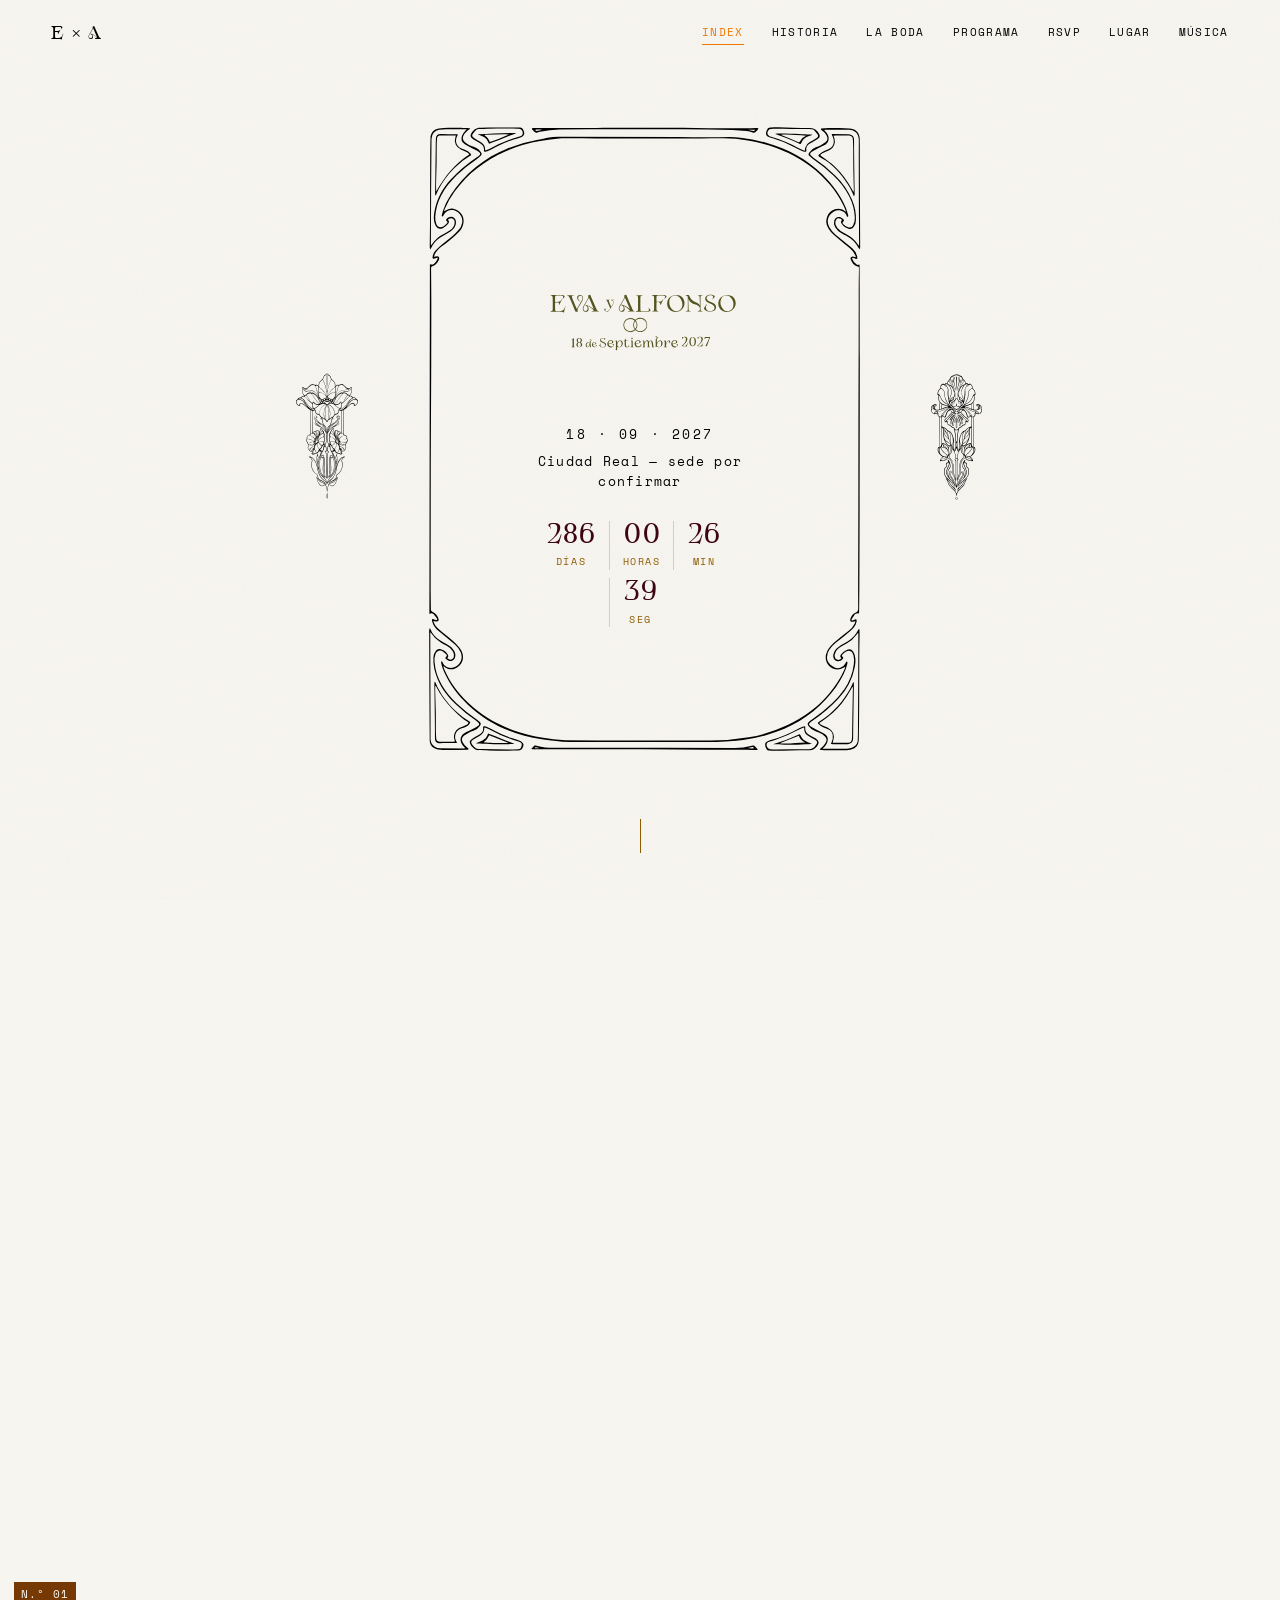
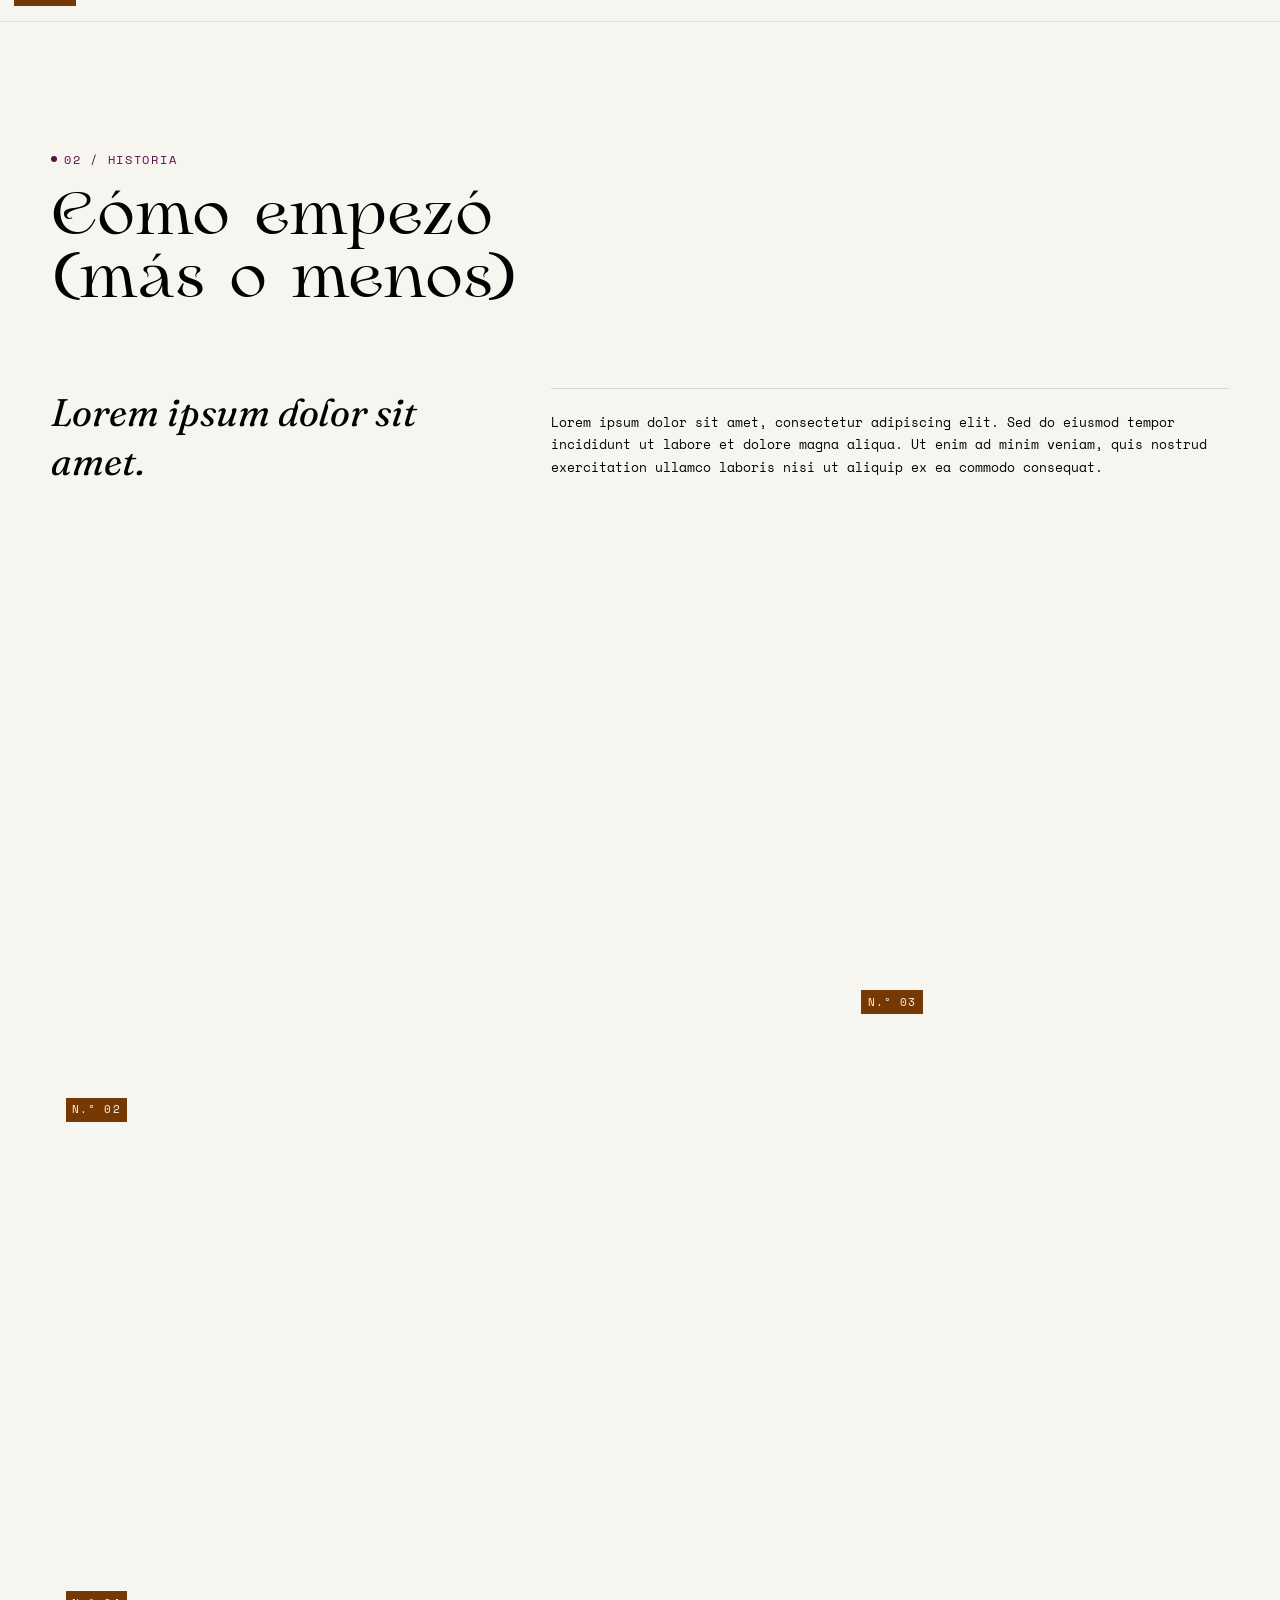
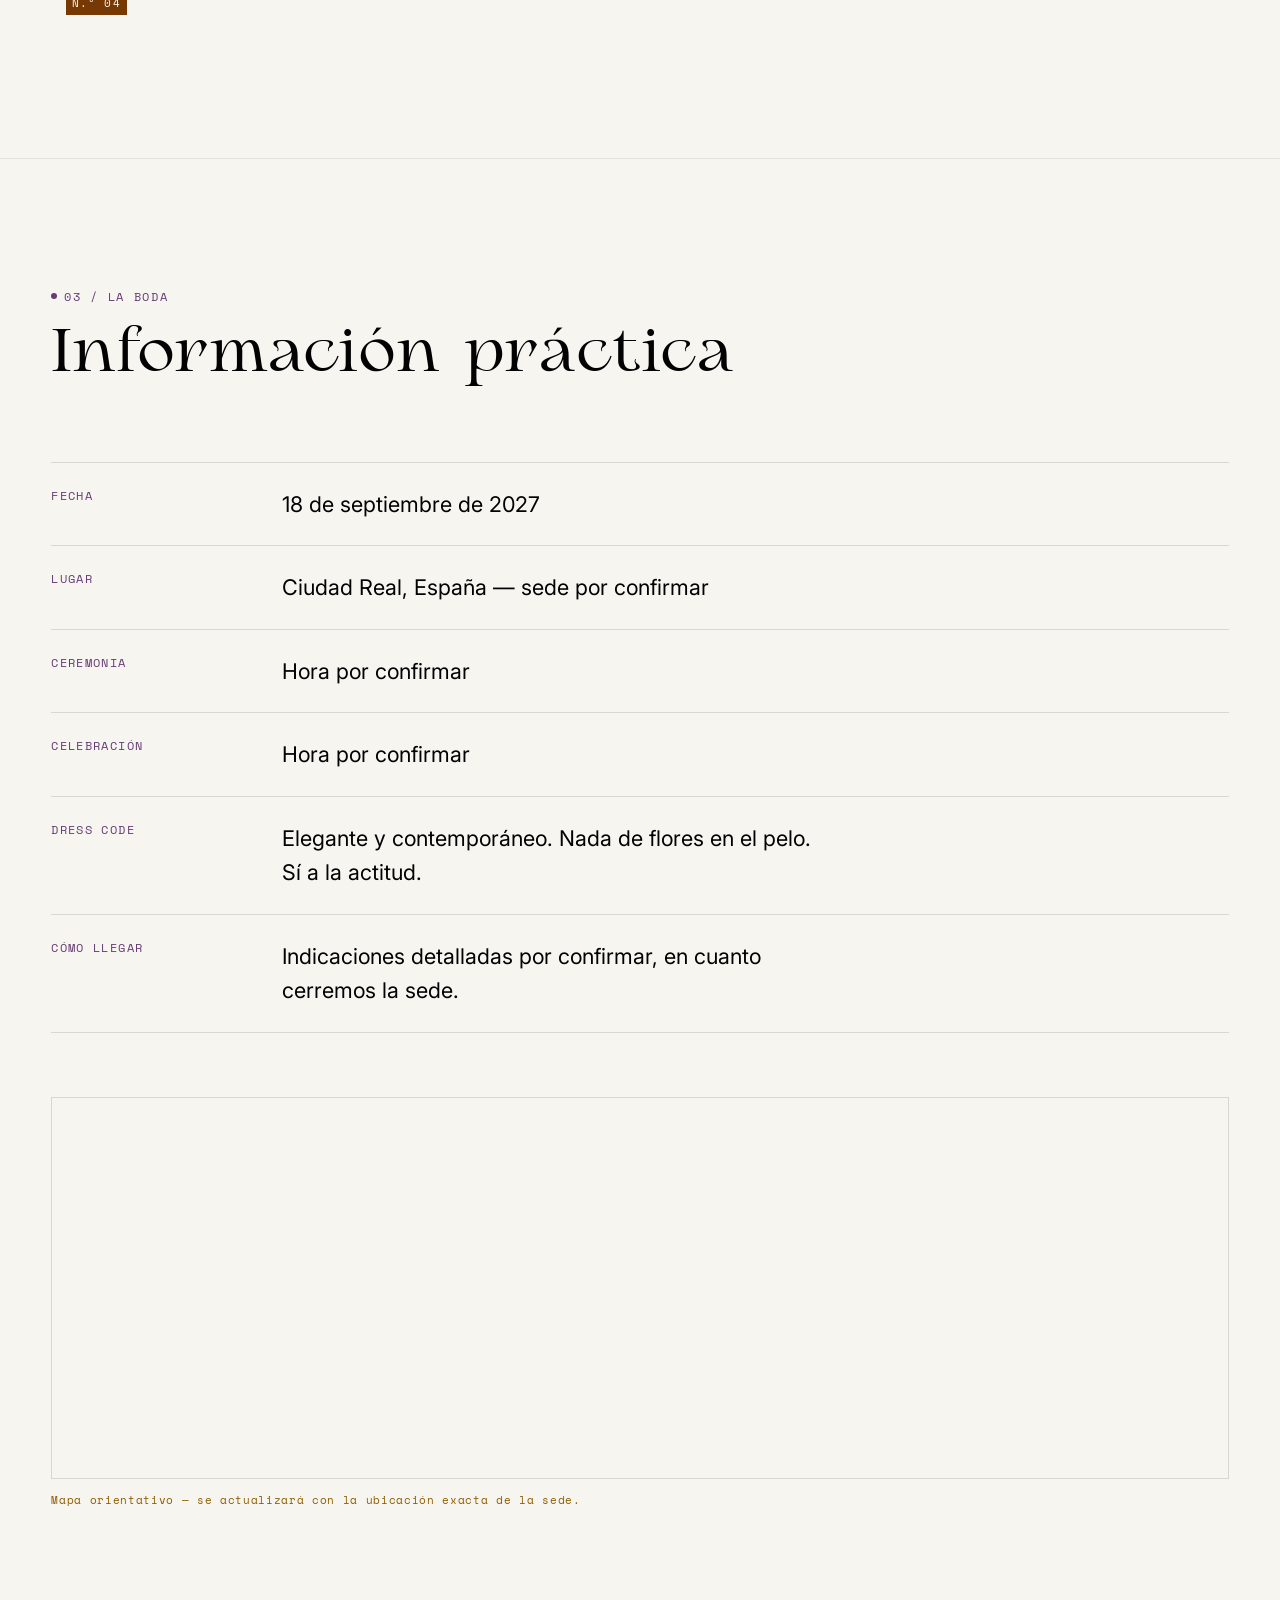
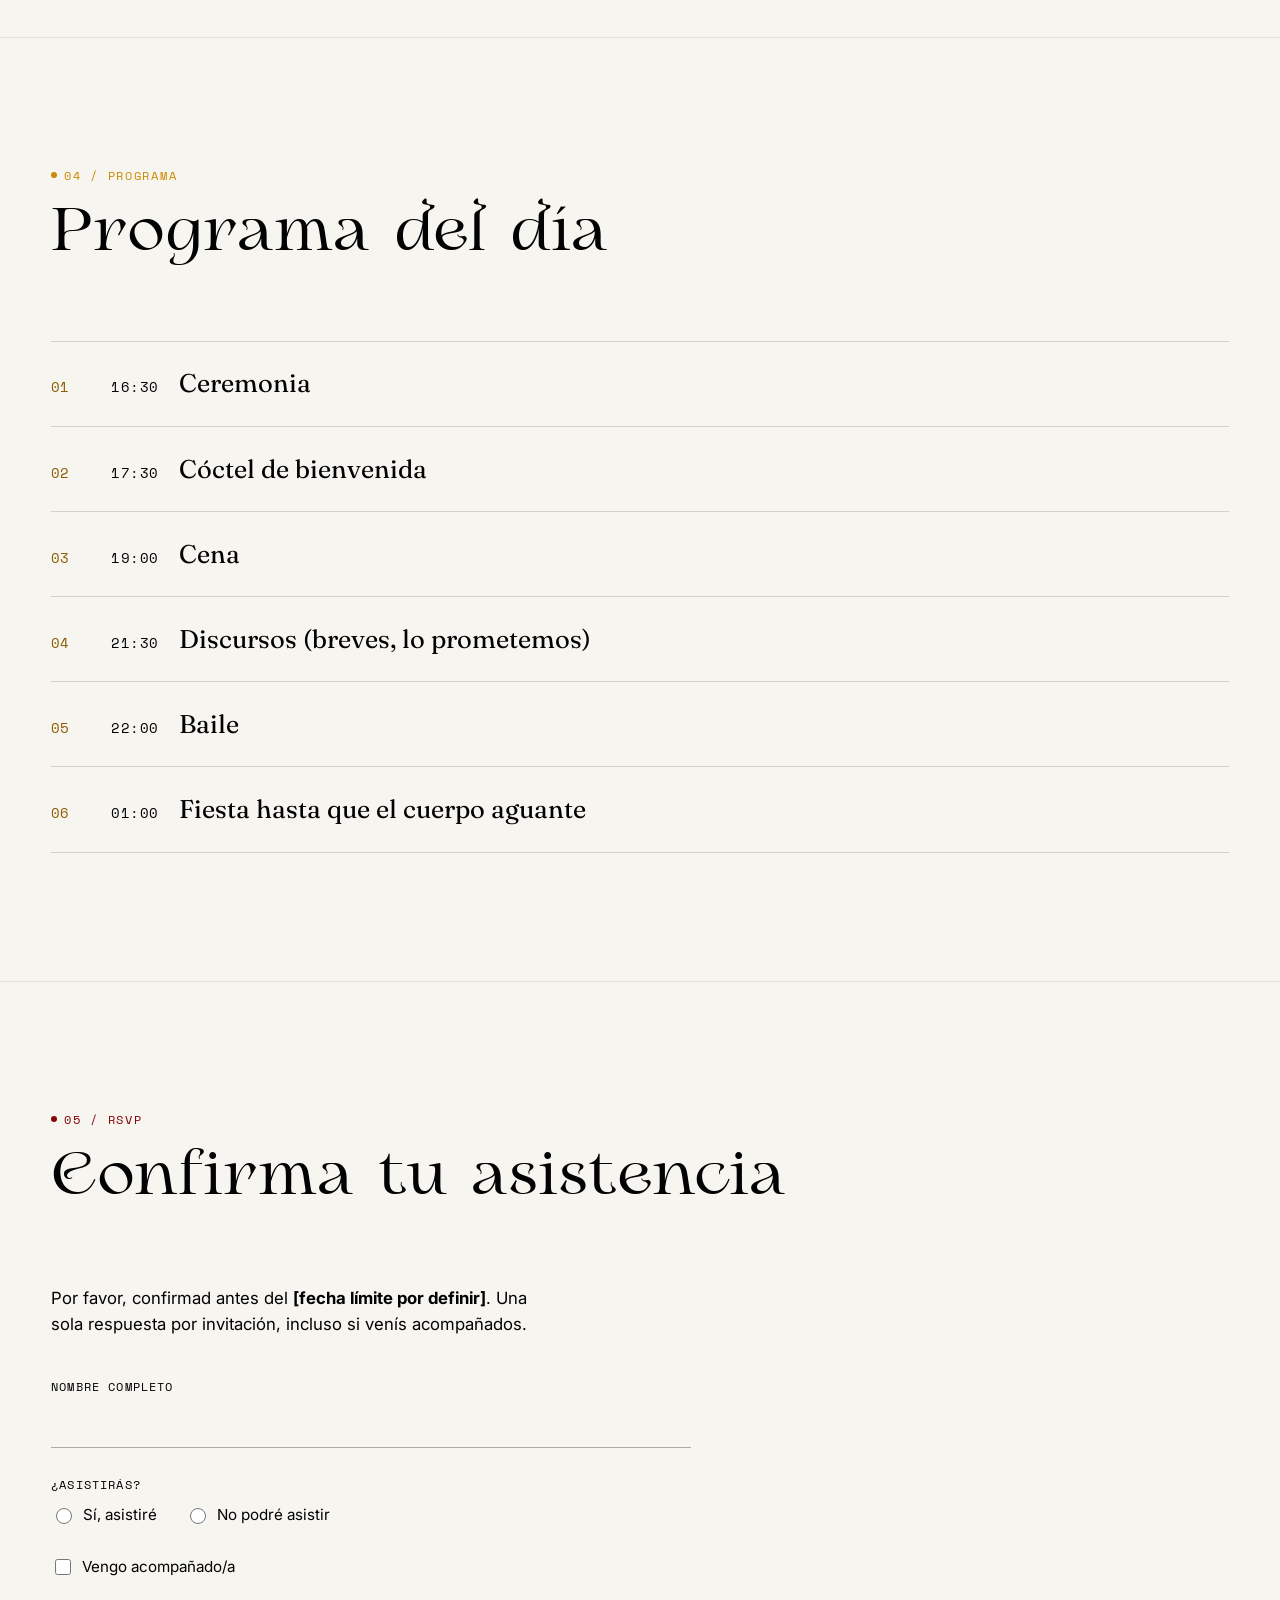
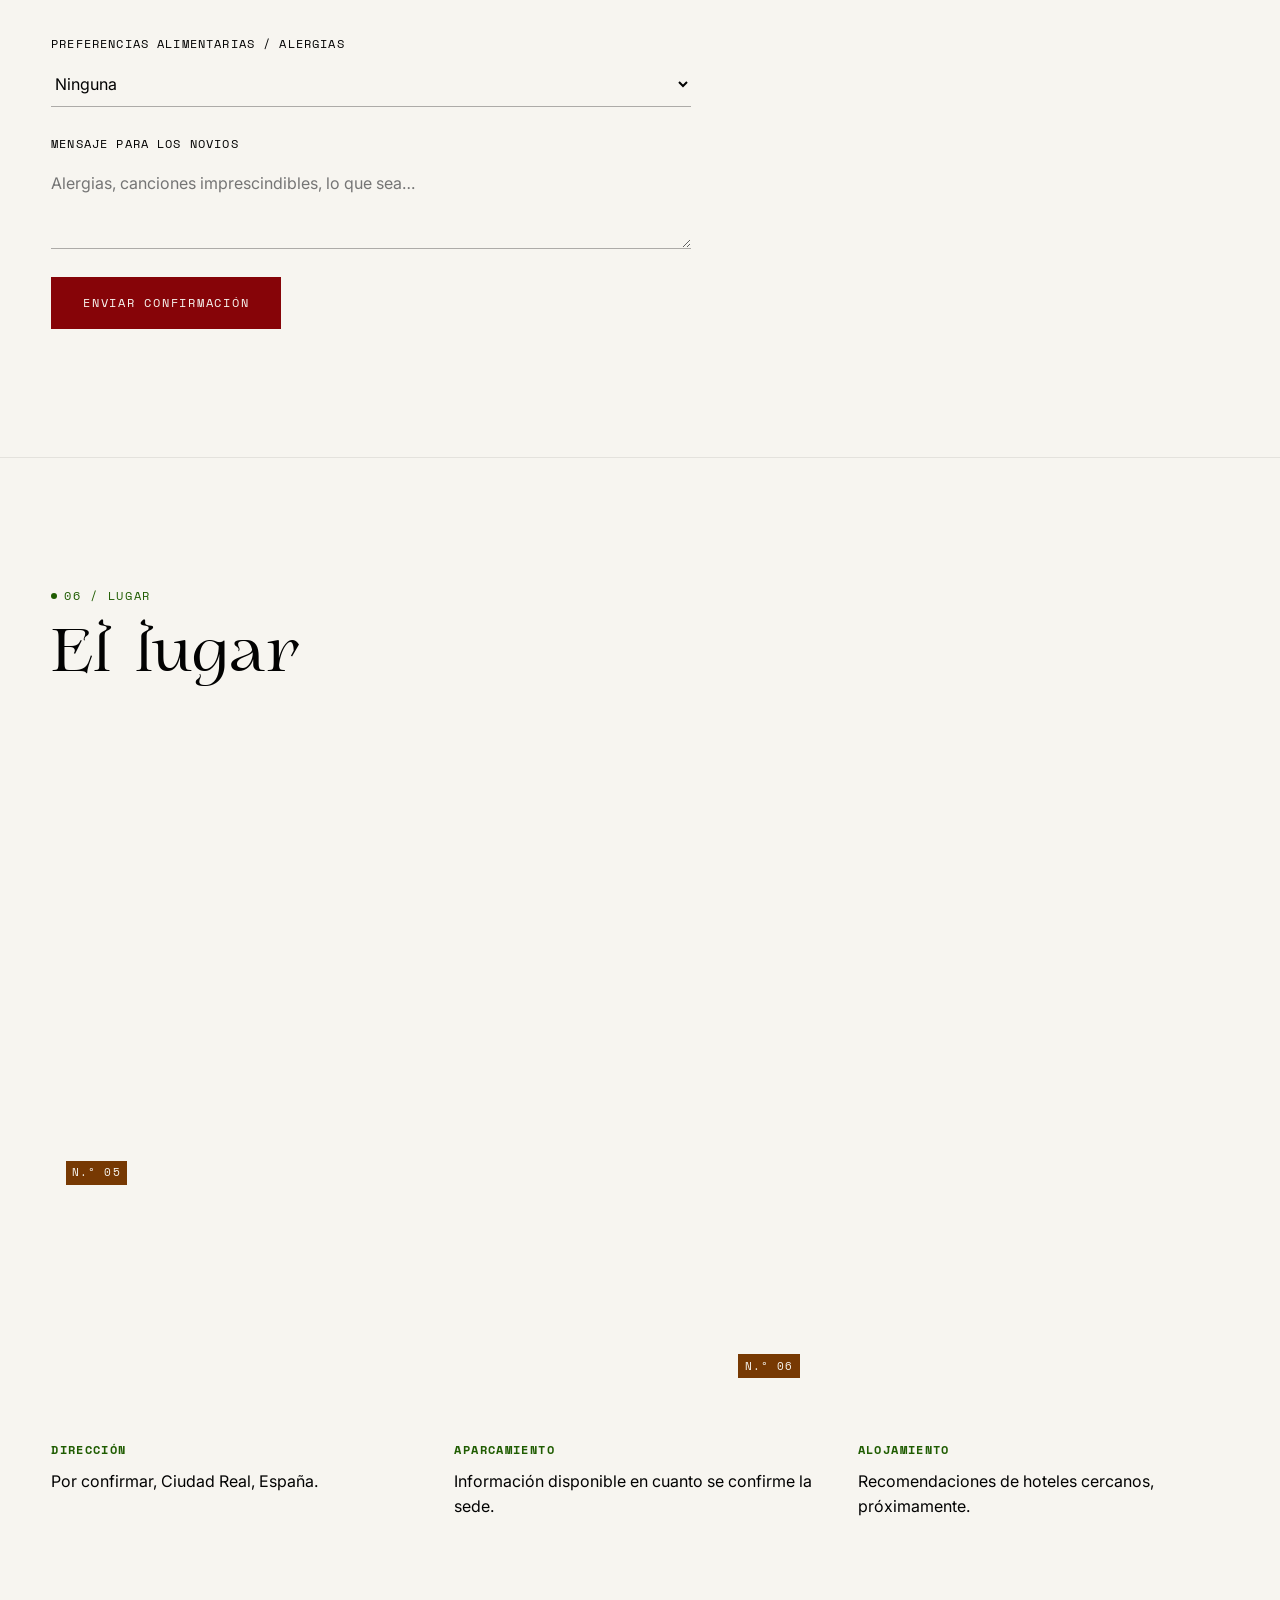
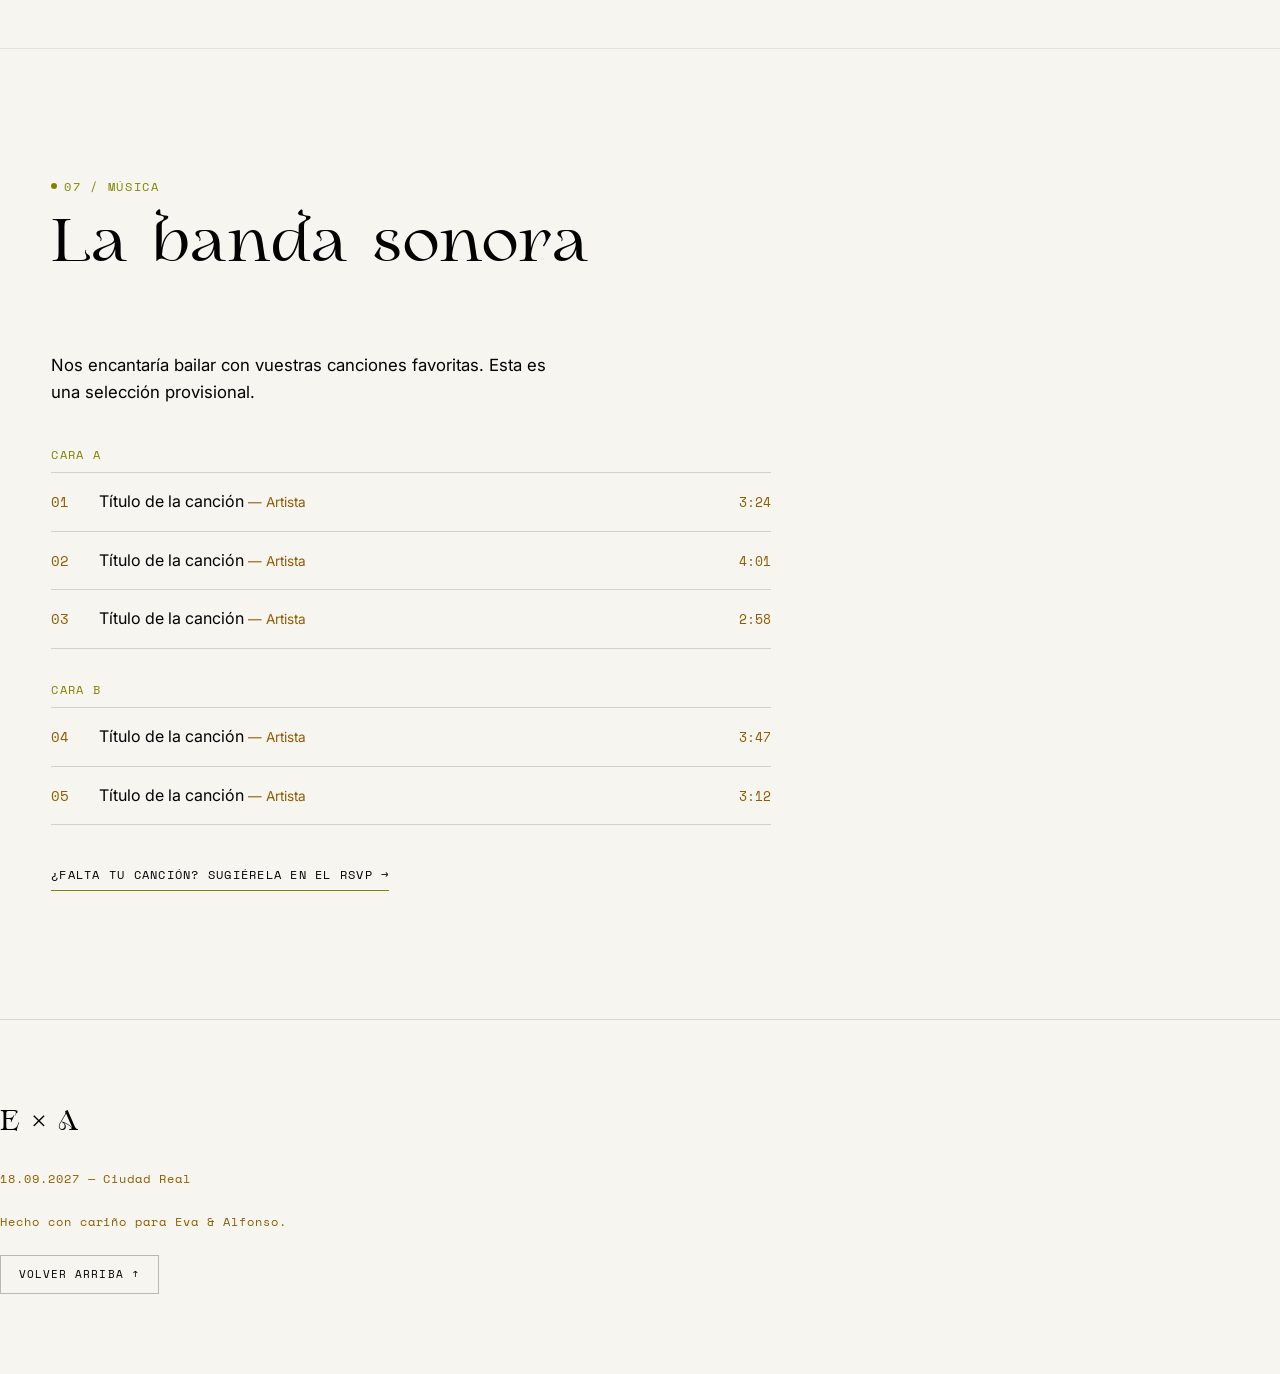
==== commit 414ab627: "Pequeño ajuste en index.html Co-Authored-By: Claude Sonnet 5 <noreply@anthropic.com>" ====
--- a/index.html
+++ b/index.html
@@ -356,7 +356,7 @@
 <footer class="site-footer">
   <span class="site-footer__mark">E × A</span>
   <span>18.09.2027 — Ciudad Real</span>
-  <span>Hecho con cariño (y algo de humor) para Eva &amp; Alfonso.</span>
+  <span>Hecho con cariño para Eva &amp; Alfonso.</span>
   <a href="#home" class="site-footer__top">Volver arriba ↑</a>
 </footer>
 
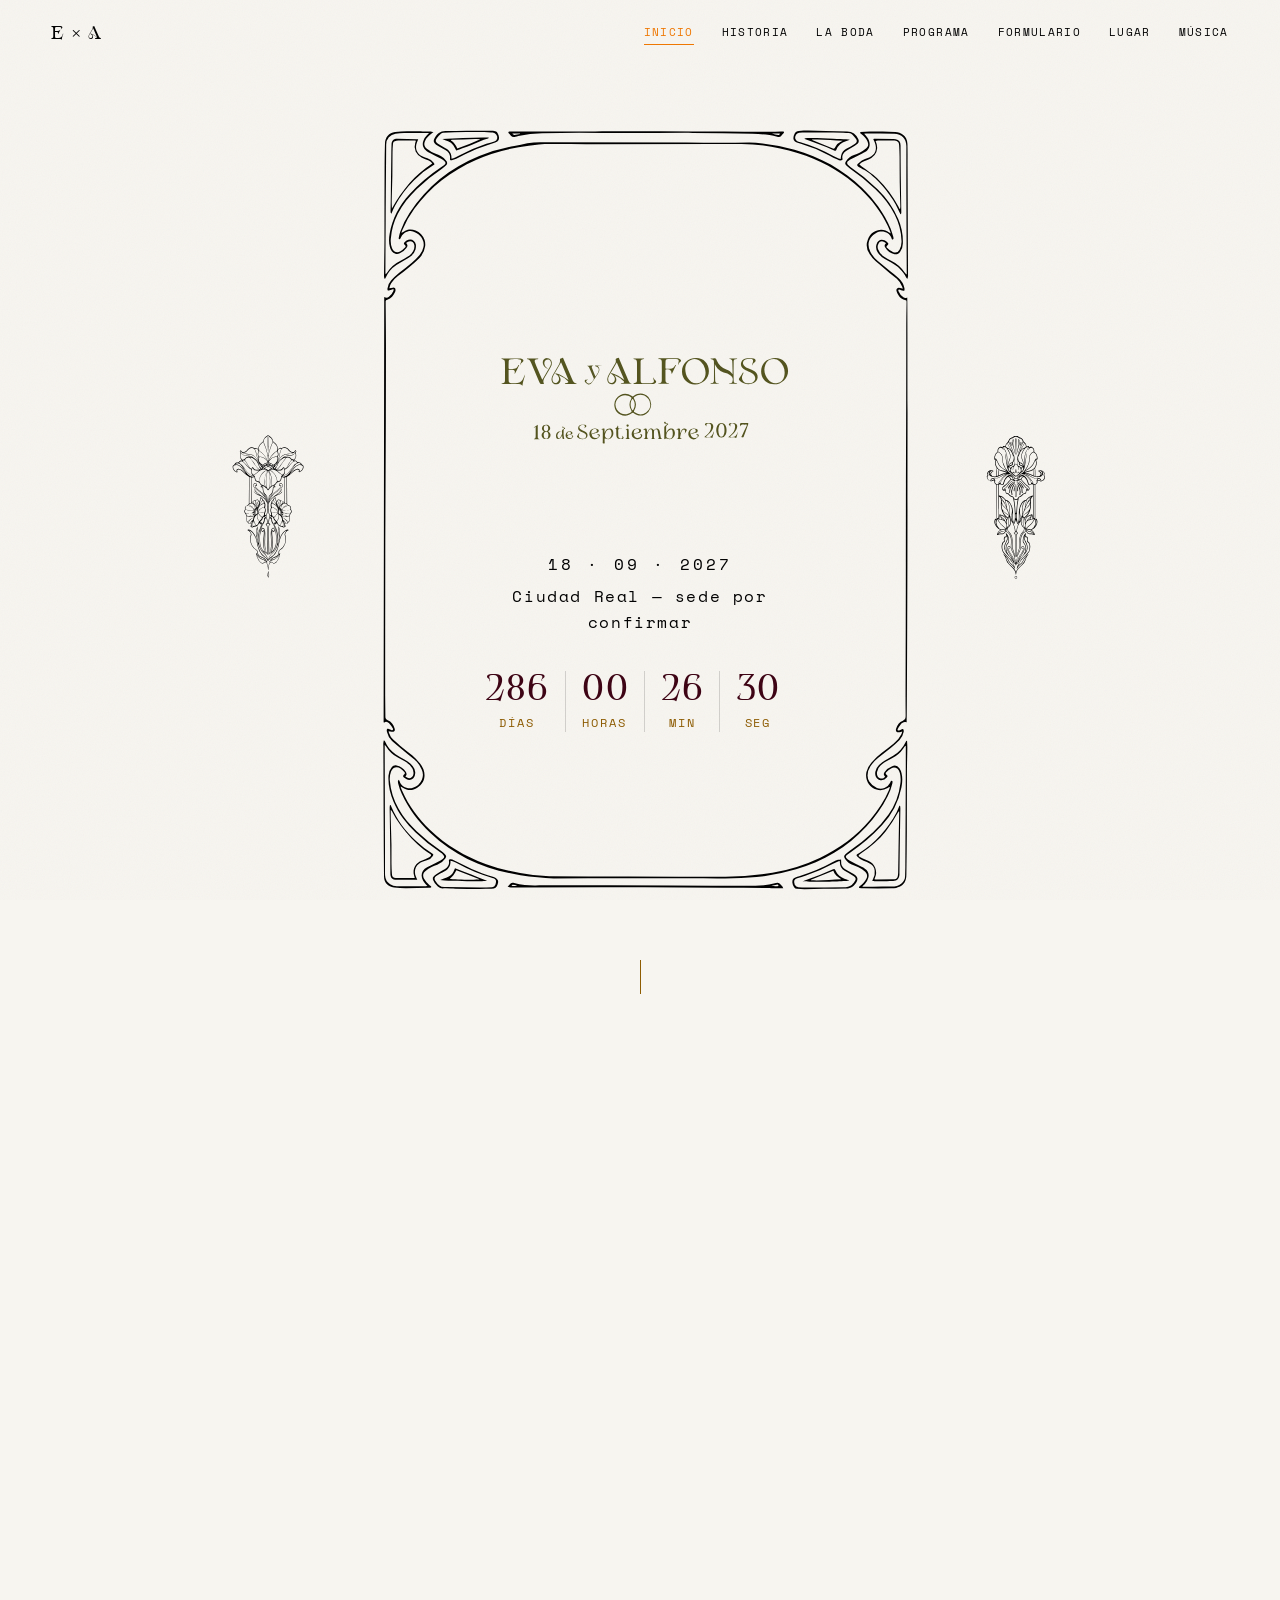
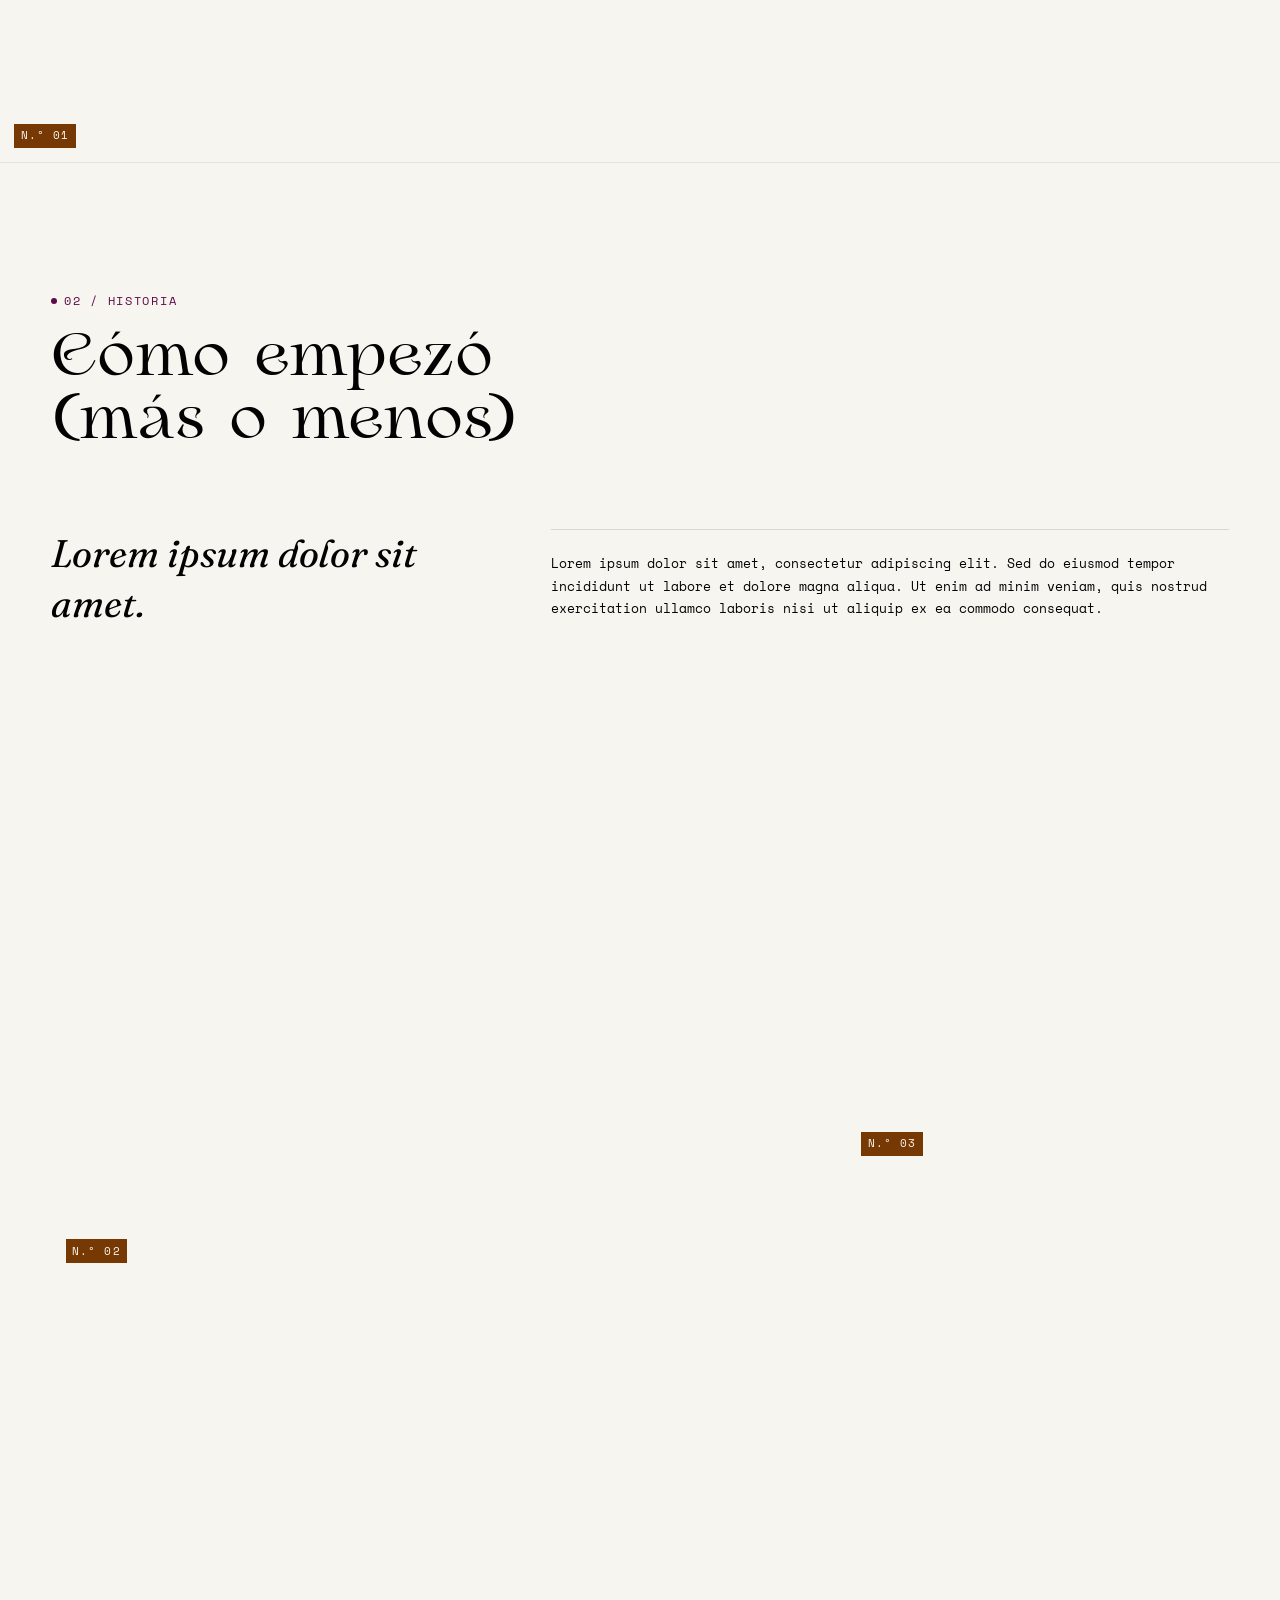
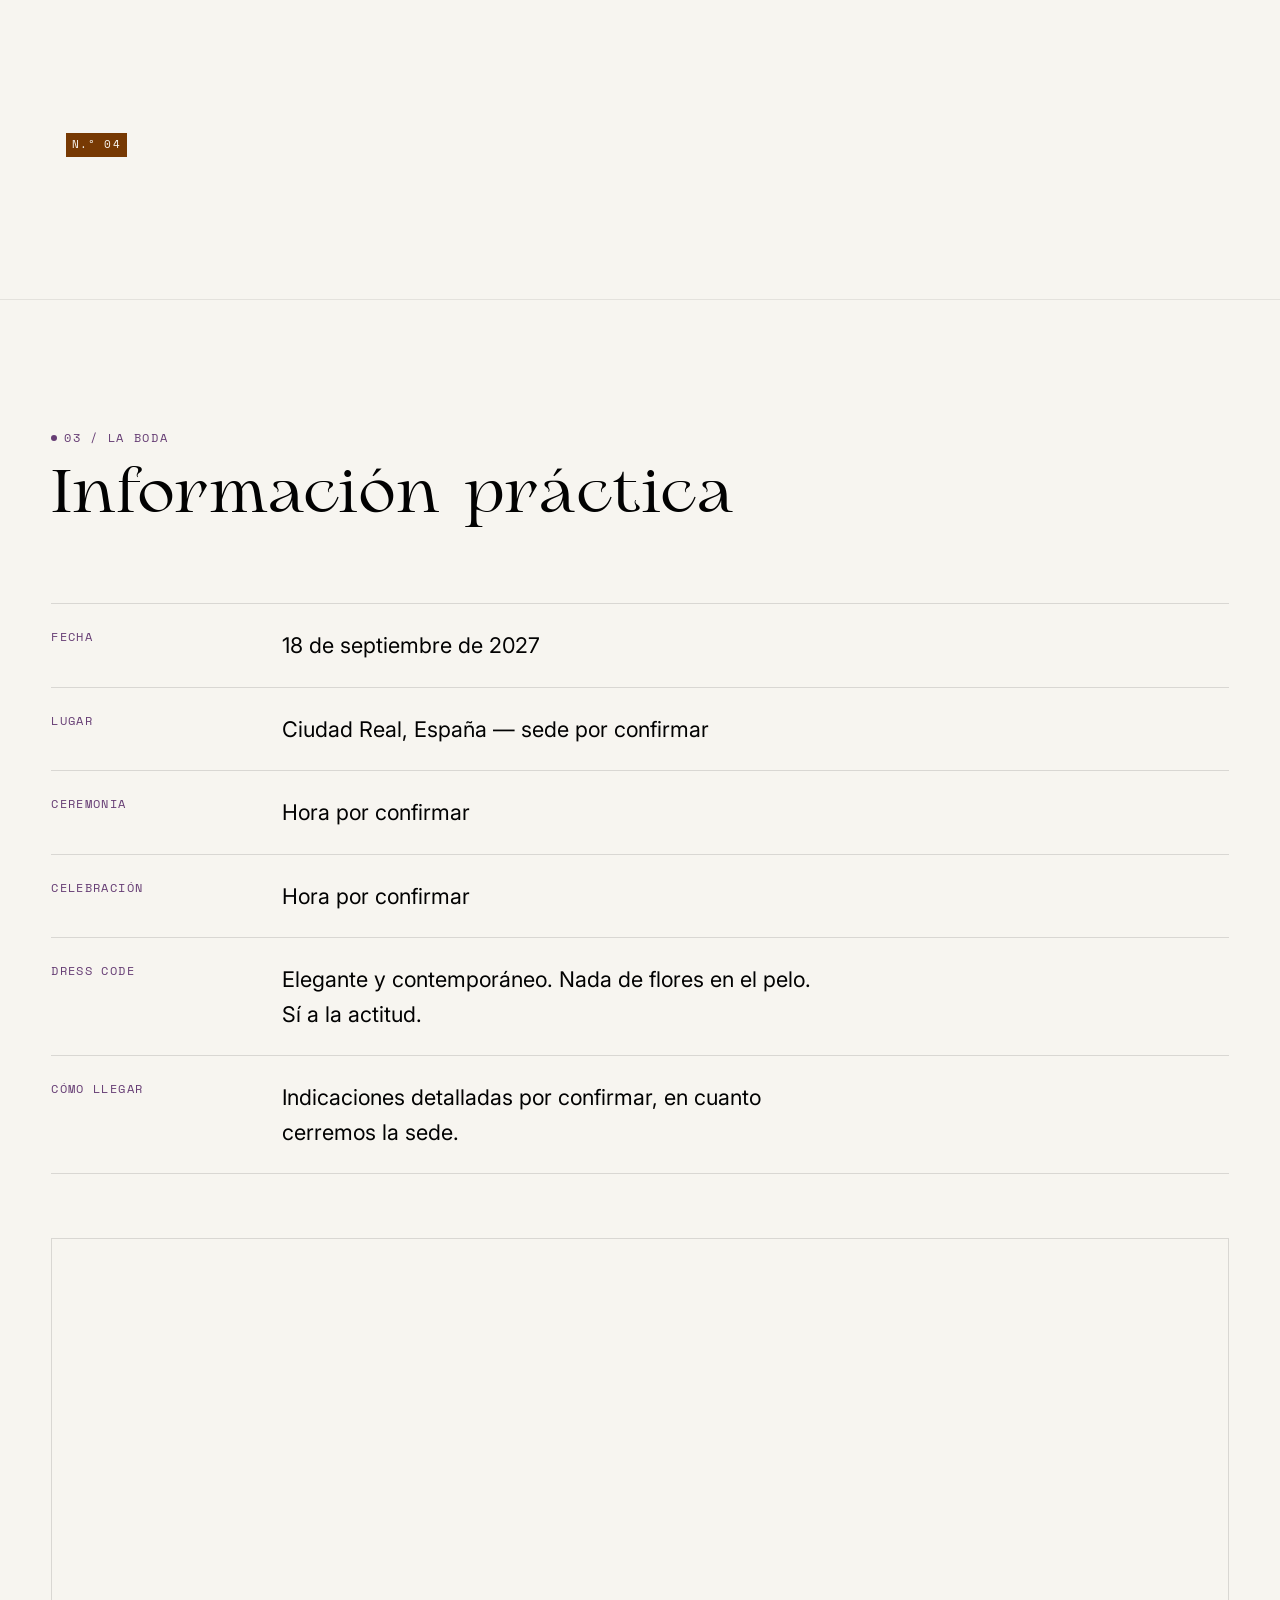
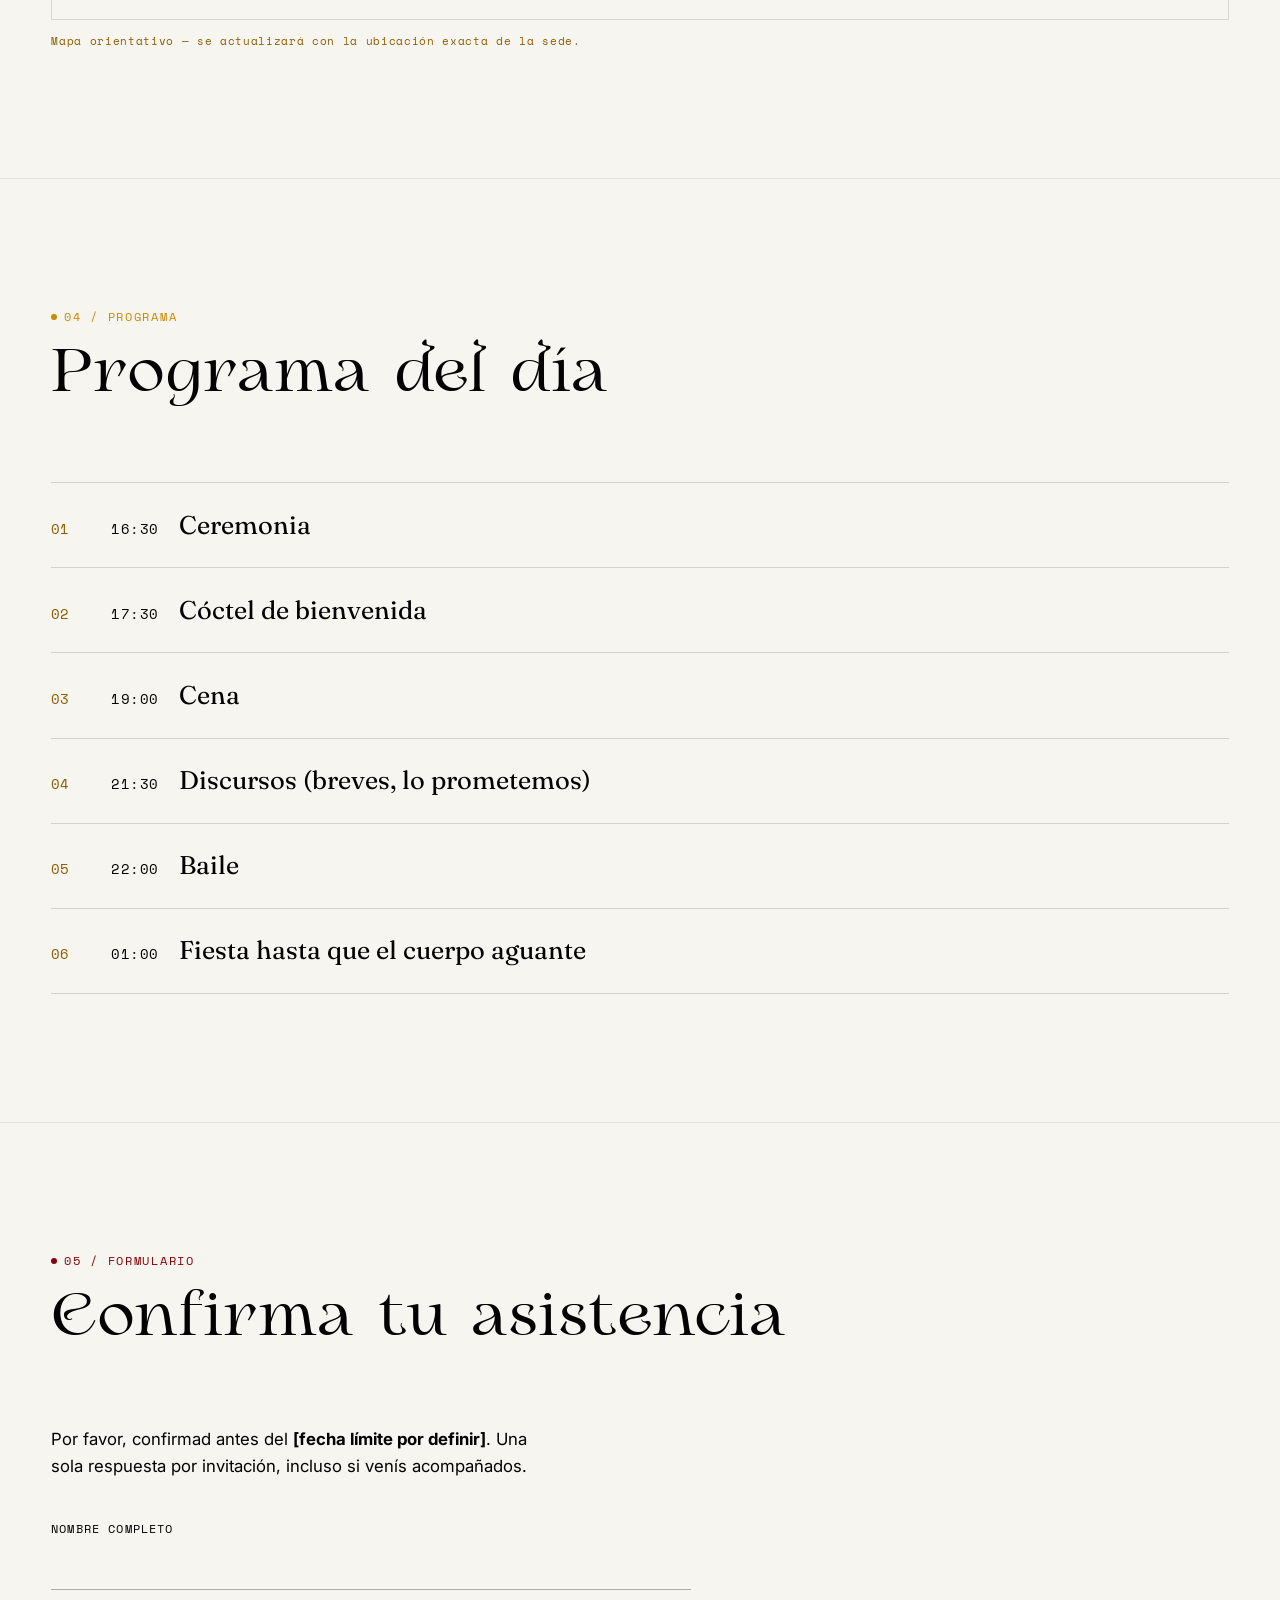
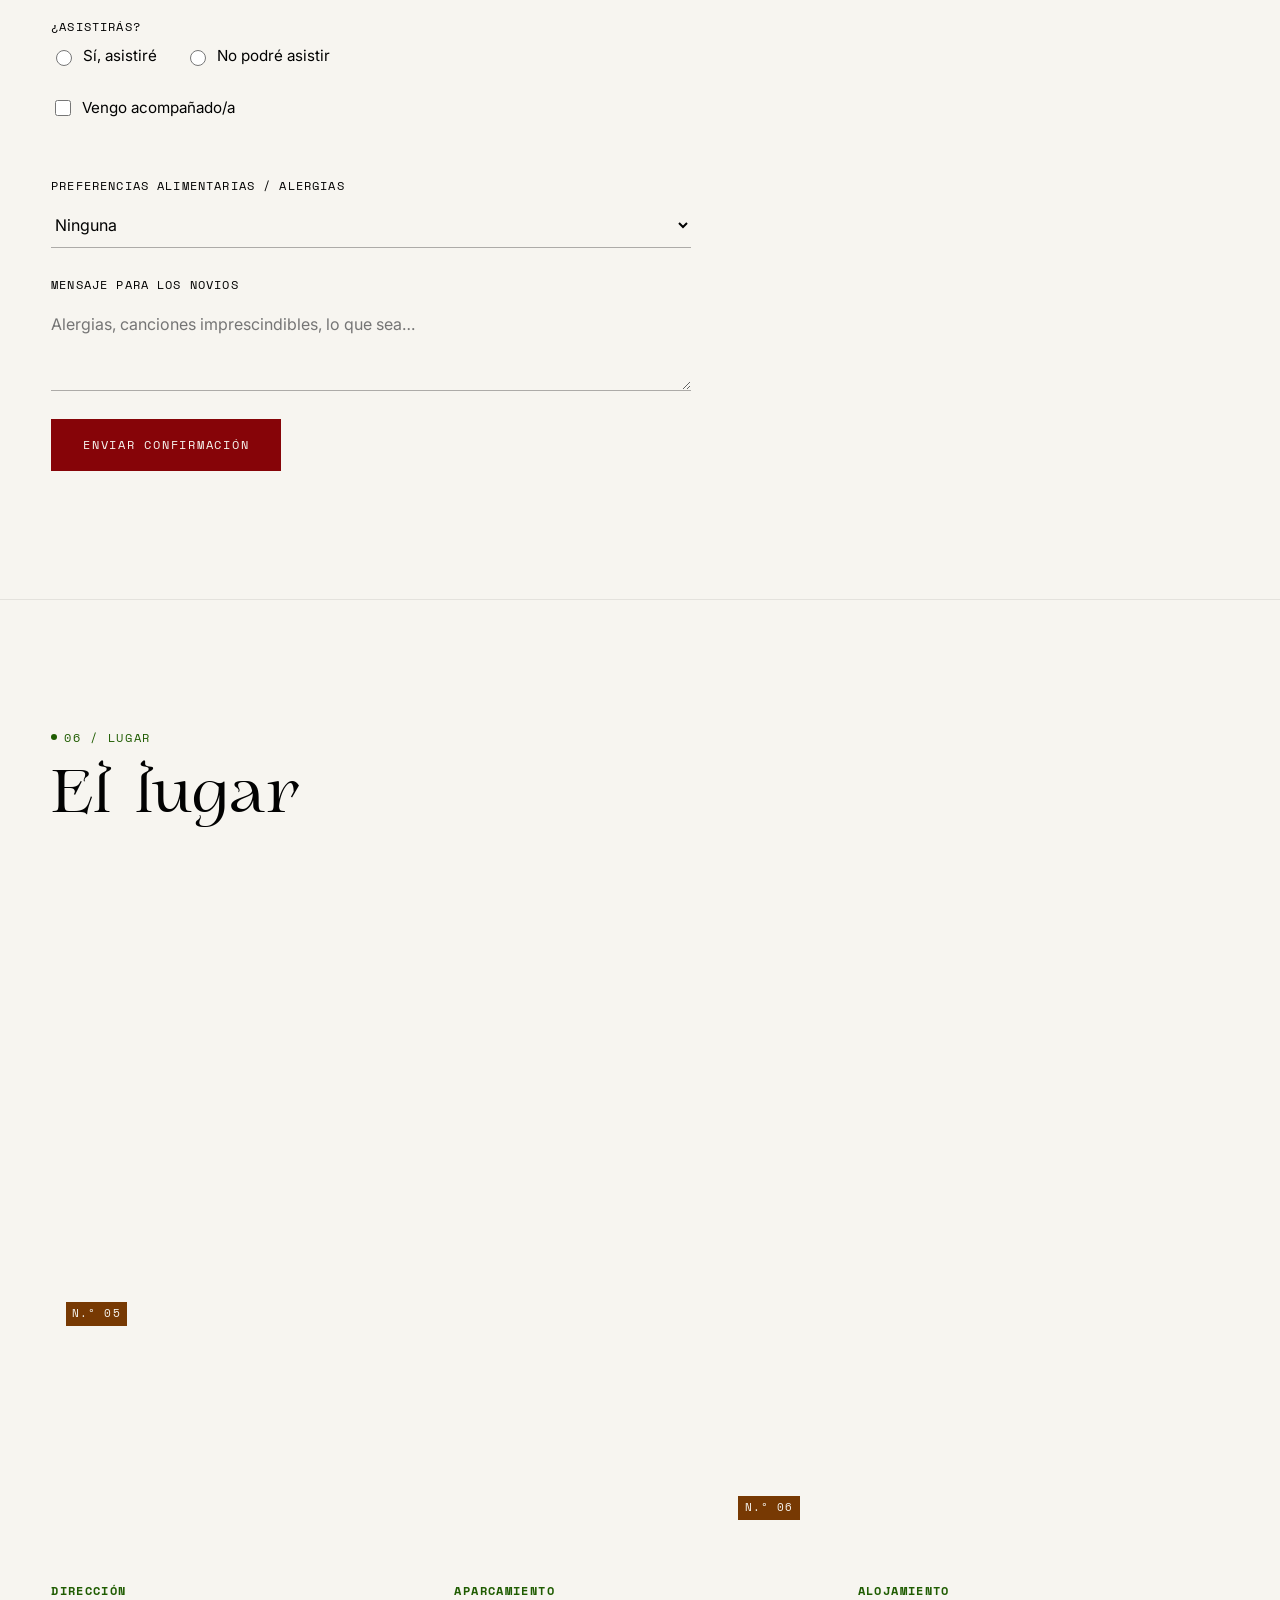
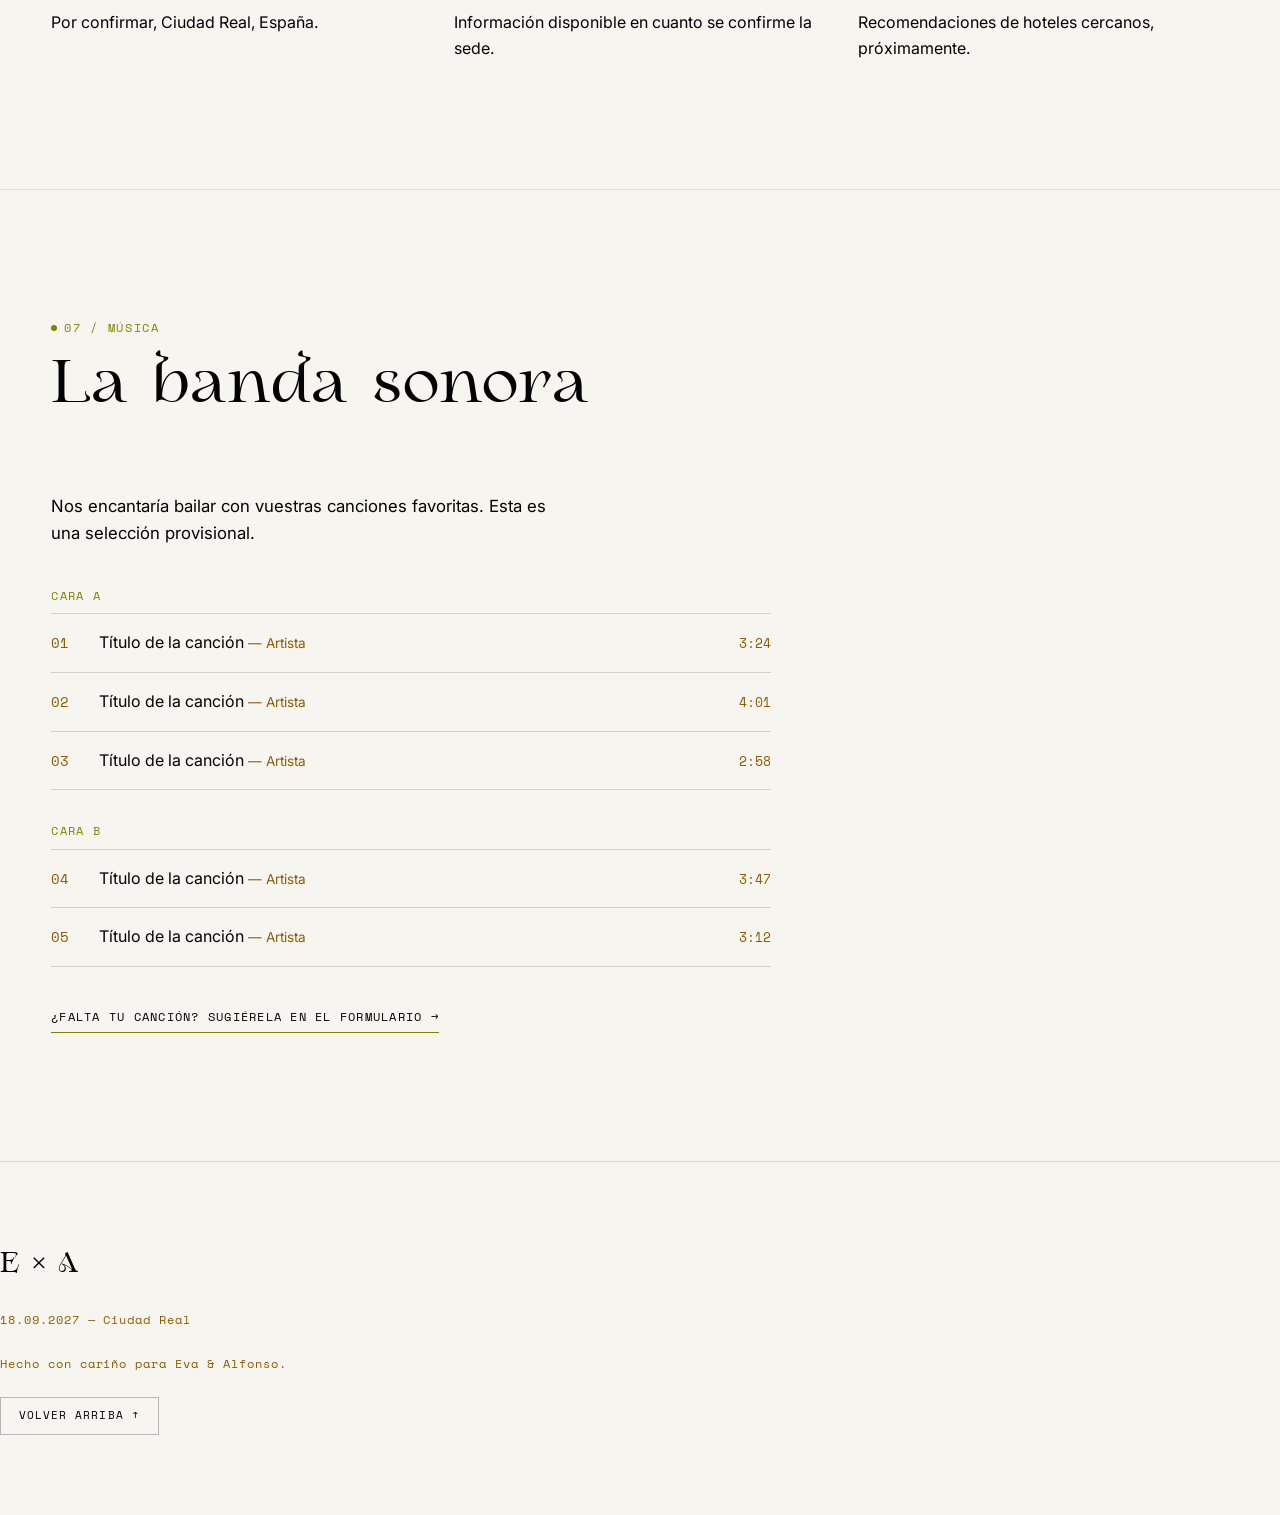
==== commit 11b7c970: "Renombrar "Index" a "Inicio" y "RSVP" a "Formulario" en la navegación Co-Authored-By: Claude Sonnet " ====
--- a/index.html
+++ b/index.html
@@ -19,11 +19,11 @@
 <header class="site-nav" id="siteNav">
   <a href="#home" class="site-nav__mark">E × A</a>
   <nav class="site-nav__links" aria-label="Navegación principal">
-    <a href="#home">Index</a>
+    <a href="#home">Inicio</a>
     <a href="#historia">Historia</a>
     <a href="#boda">La boda</a>
     <a href="#programa">Programa</a>
-    <a href="#rsvp">RSVP</a>
+    <a href="#rsvp">Formulario</a>
     <a href="#lugar">Lugar</a>
     <a href="#musica">Música</a>
   </nav>
@@ -34,11 +34,11 @@
 
 <div class="mobile-menu" id="mobileMenu">
   <button class="mobile-menu__close" id="menuClose">Cerrar ×</button>
-  <a href="#home">Index</a>
+  <a href="#home">Inicio</a>
   <a href="#historia">Historia</a>
   <a href="#boda">La boda</a>
   <a href="#programa">Programa</a>
-  <a href="#rsvp">RSVP</a>
+  <a href="#rsvp">Formulario</a>
   <a href="#lugar">Lugar</a>
   <a href="#musica">Música</a>
 </div>
@@ -223,7 +223,7 @@
   <section class="section" id="rsvp">
     <div class="container">
       <div class="section-head" data-reveal>
-        <span class="eyebrow">05 / RSVP</span>
+        <span class="eyebrow">05 / Formulario</span>
         <h2 class="section-title">Confirma tu asistencia</h2>
       </div>
 
@@ -347,7 +347,7 @@
         <div class="track-row"><span class="n">05</span><span>Título de la canción <span class="artist">— Artista</span></span><span class="dur">3:12</span></div>
       </div>
 
-      <a class="musica__cta" href="#rsvp" data-reveal>¿Falta tu canción? Sugiérela en el RSVP →</a>
+      <a class="musica__cta" href="#rsvp" data-reveal>¿Falta tu canción? Sugiérela en el formulario →</a>
     </div>
   </section>
 
--- a/css/style.css
+++ b/css/style.css
@@ -349,12 +349,12 @@
 
 .hero__frame {
   position: relative;
-  width: clamp(240px, 82vw, 460px);
+  width: clamp(260px, 92vw, 560px);
   aspect-ratio: 595.28 / 841.89;
   display: flex;
   align-items: center;
   justify-content: center;
-  padding: 14%;
+  padding: 13%;
   flex-shrink: 0;
 }
 .hero__frame-border {
@@ -372,17 +372,17 @@
   flex-direction: column;
   align-items: center;
   justify-content: center;
-  gap: clamp(.8rem, 3.5vw, 1.75rem);
-}
-
-.hero__names { margin: 0; width: 85%; }
+  gap: clamp(1rem, 4vw, 2.25rem);
+}
+
+.hero__names { margin: 0; width: 100%; }
 .hero__title {
   width: 100%;
   height: auto;
 }
 
 .hero__flower {
-  height: clamp(50px, 14vw, 220px);
+  height: clamp(60px, 16vw, 260px);
   width: auto;
   flex-shrink: 0;
   display: none;
@@ -394,7 +394,7 @@
   flex-direction: column;
   gap: .4rem;
   font-family: var(--font-mono);
-  font-size: clamp(.62rem, 2vw, .8rem);
+  font-size: clamp(.78rem, 2.4vw, 1rem);
   letter-spacing: .1em;
 }
 .hero__meta strong { font-weight: 400; letter-spacing: .2em; }
@@ -411,20 +411,20 @@
   flex-direction: column;
   align-items: center;
   gap: .3rem;
-  padding-inline: clamp(.4rem, 1.6vw, .8rem);
+  padding-inline: clamp(.5rem, 2.1vw, .95rem);
   border-left: 1px solid rgba(2,2,2,.15);
 }
 .countdown__unit:first-child { border-left: none; padding-left: 0; }
 .countdown__value {
   font-family: var(--font-display);
-  font-size: clamp(1.15rem, 2.8vw, 1.8rem);
+  font-size: clamp(1.4rem, 3.6vw, 2.3rem);
   line-height: 1;
   font-variant-numeric: tabular-nums;
   color: var(--accent-home);
 }
 .countdown__label {
   font-family: var(--font-mono);
-  font-size: .62rem;
+  font-size: clamp(.66rem, 1.8vw, .75rem);
   letter-spacing: .16em;
   text-transform: uppercase;
   color: var(--color-secondary);
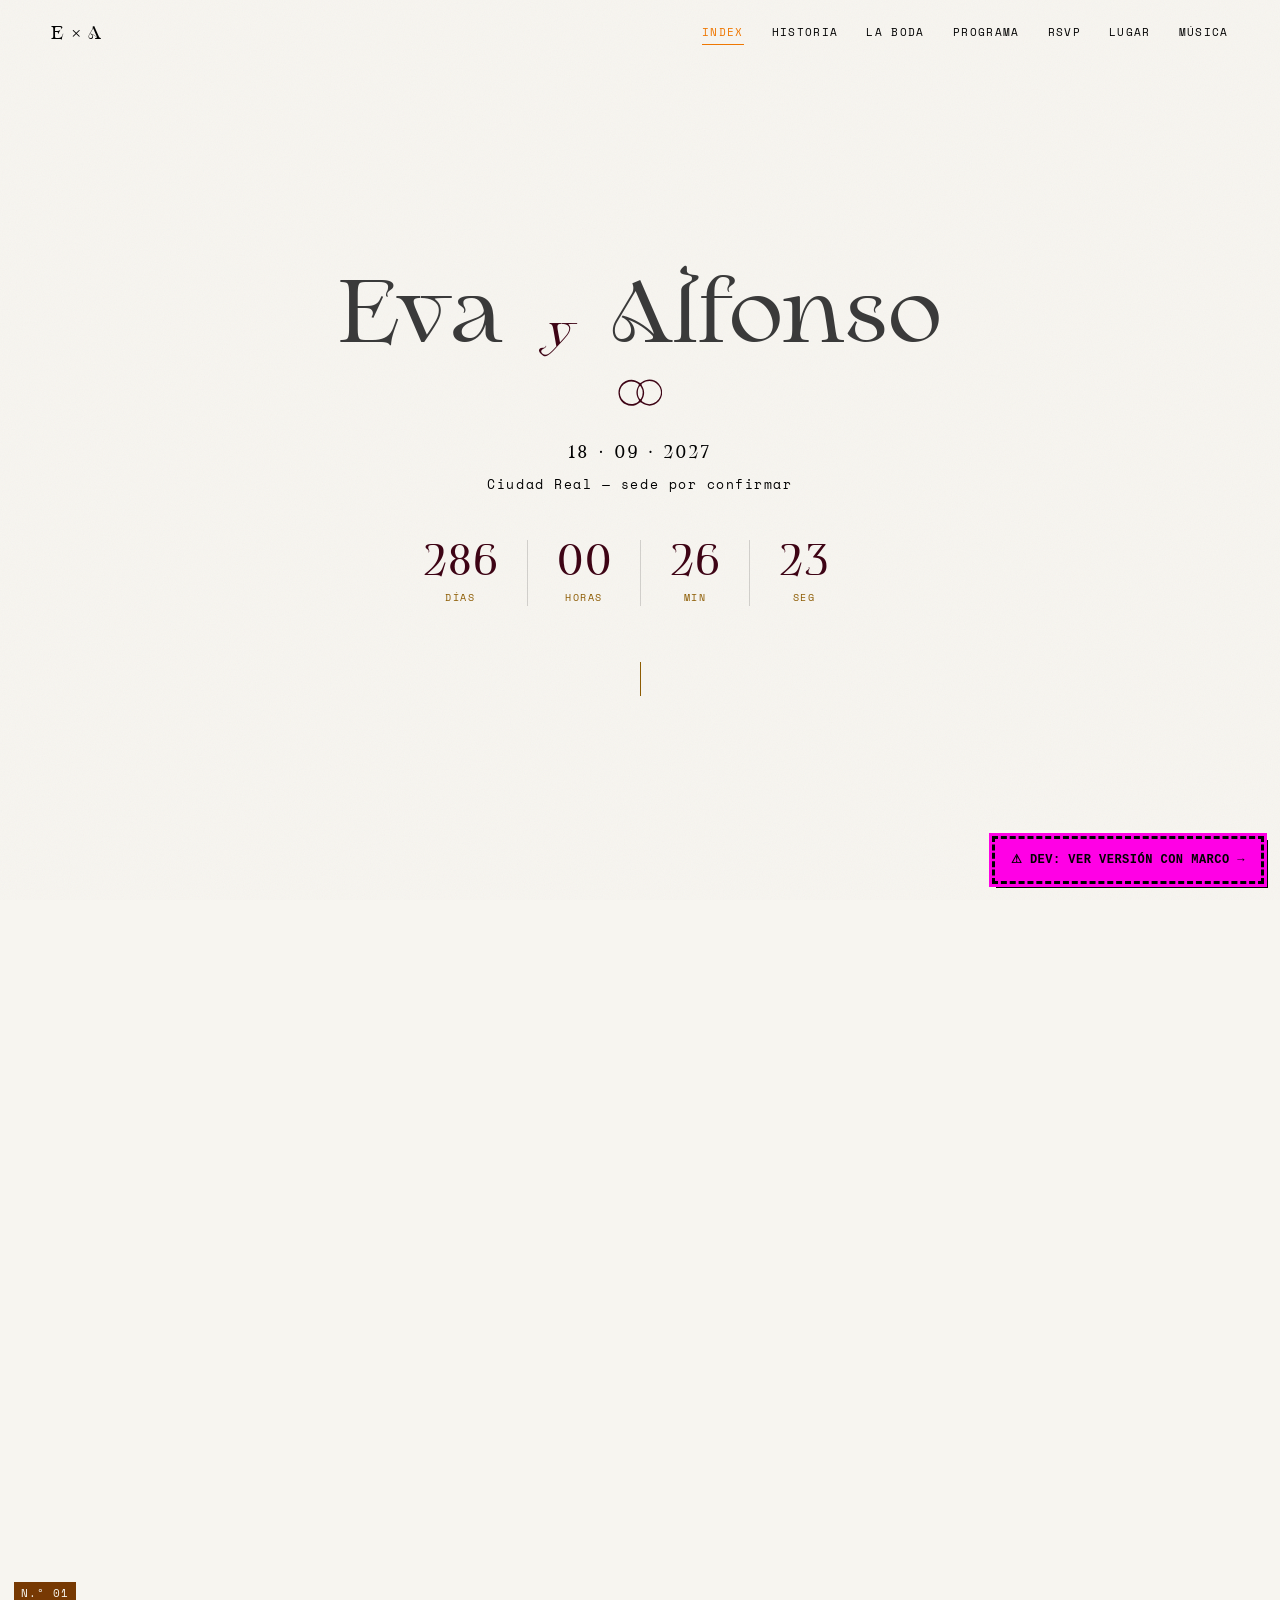
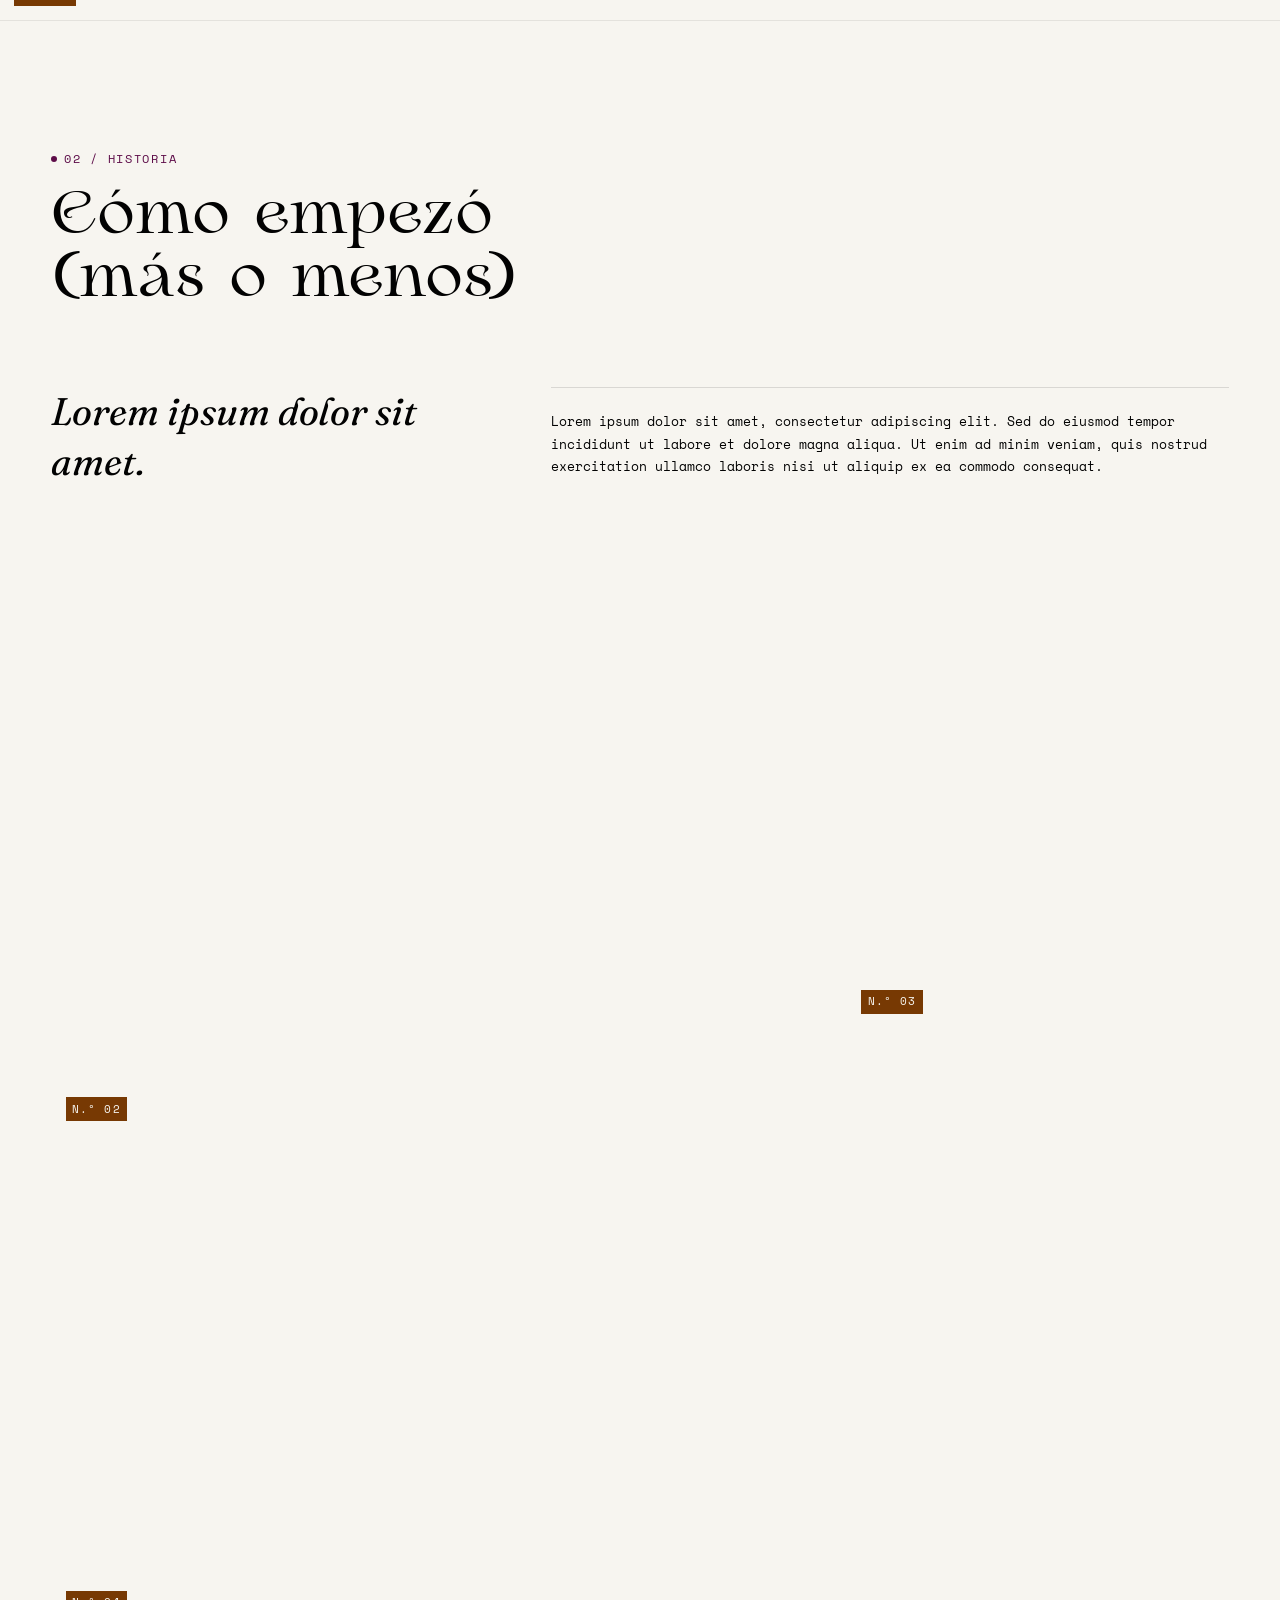
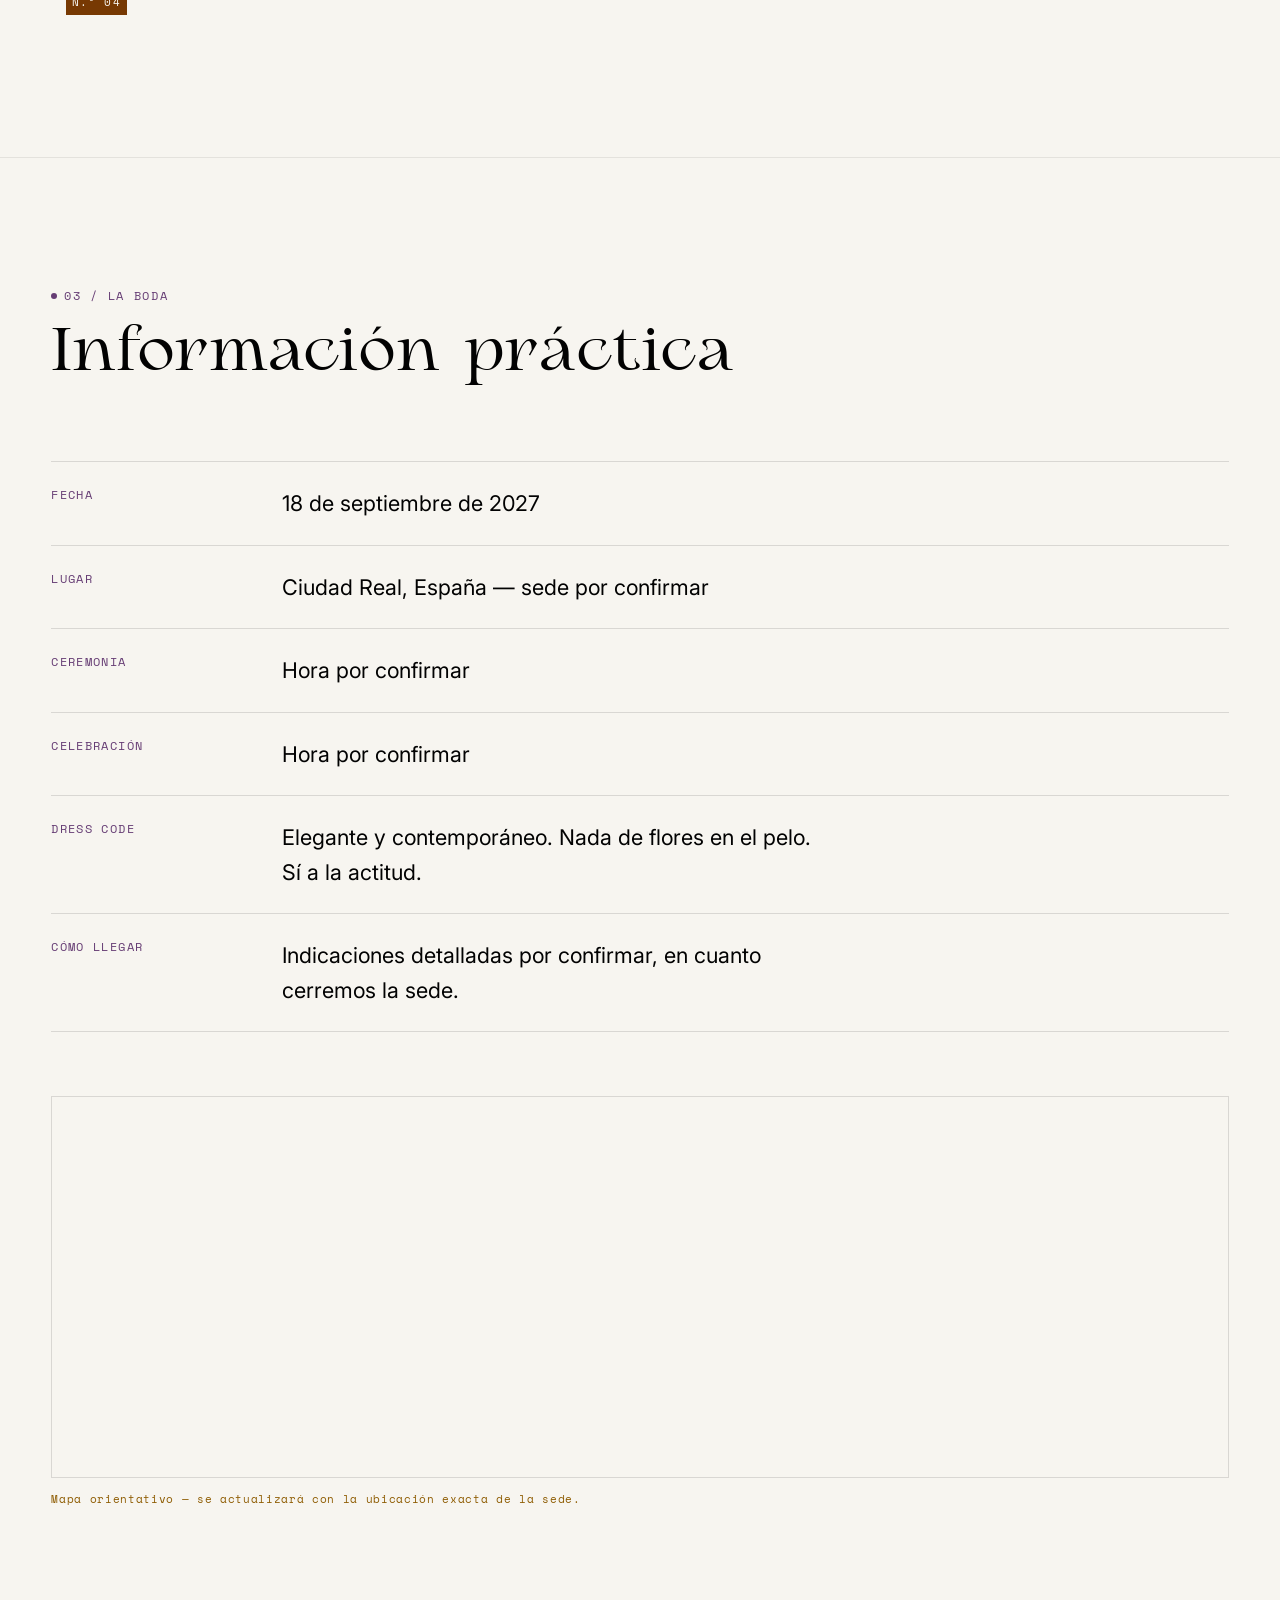
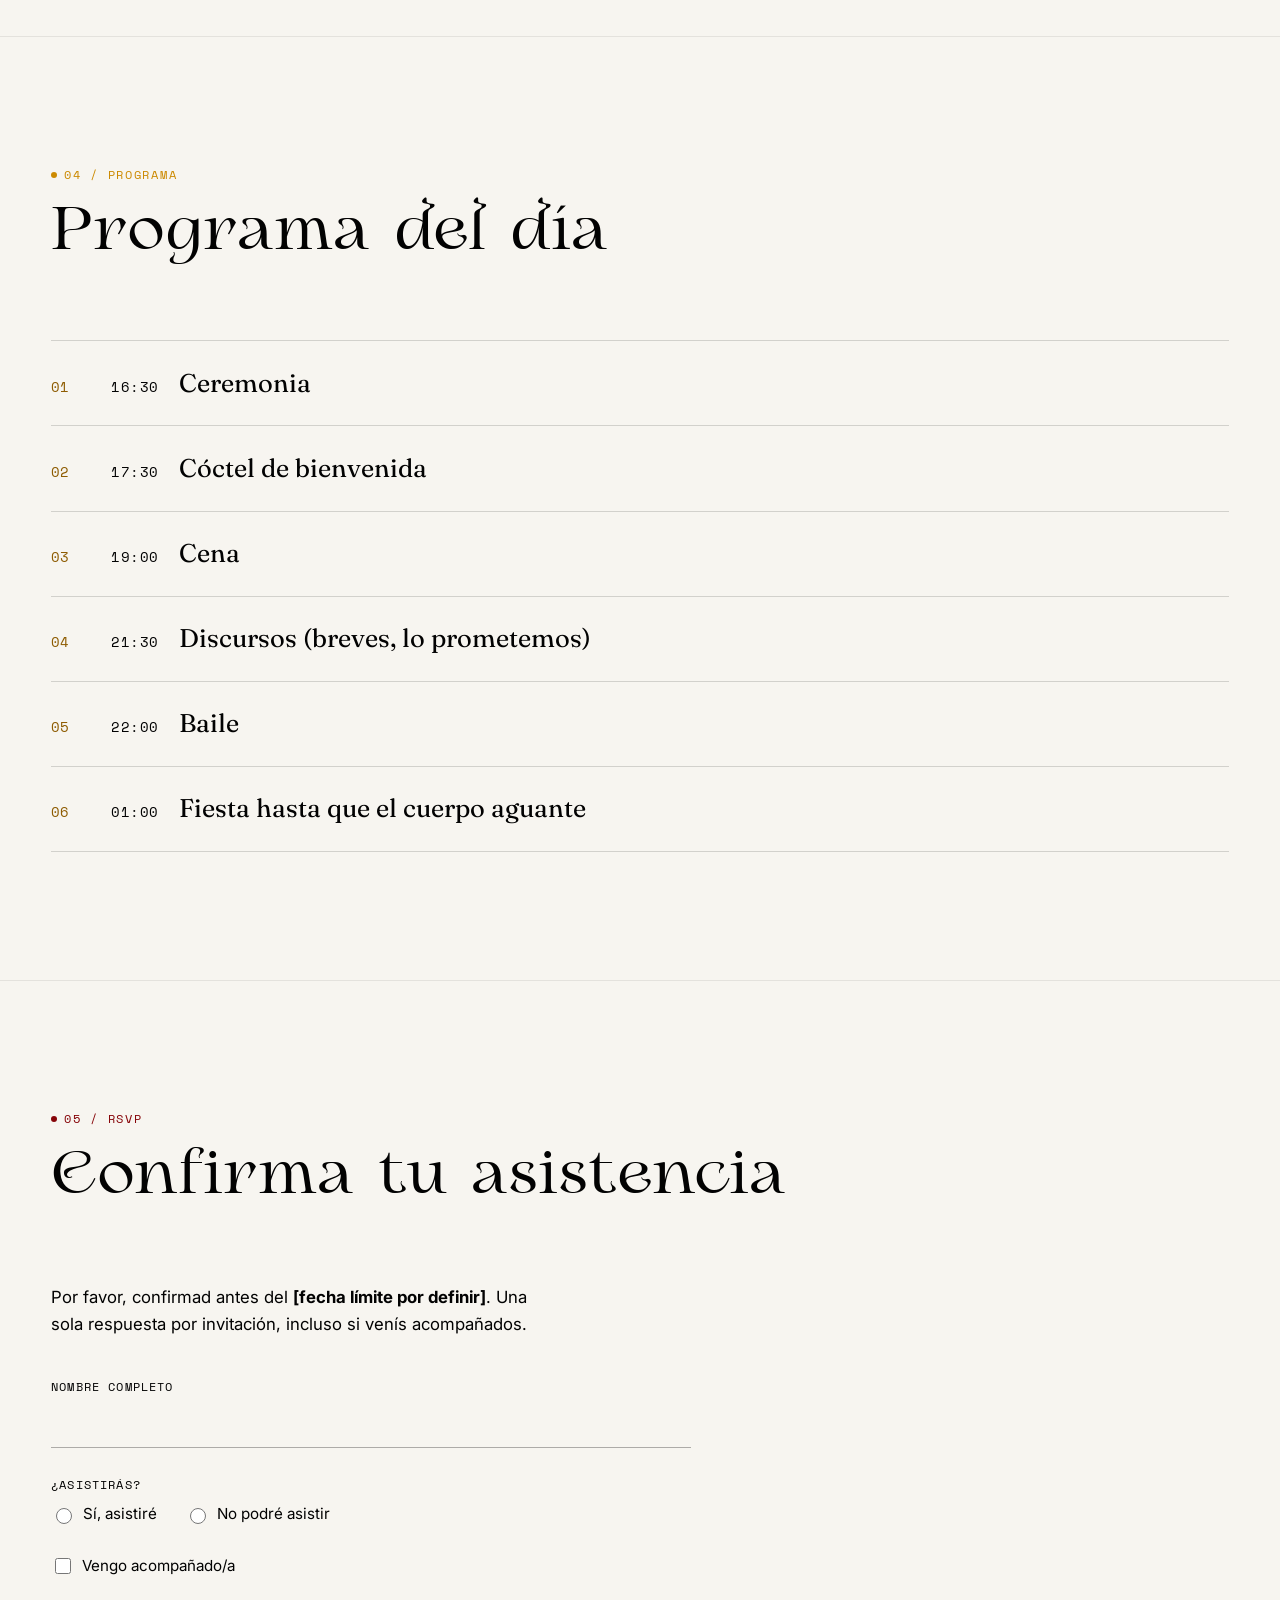
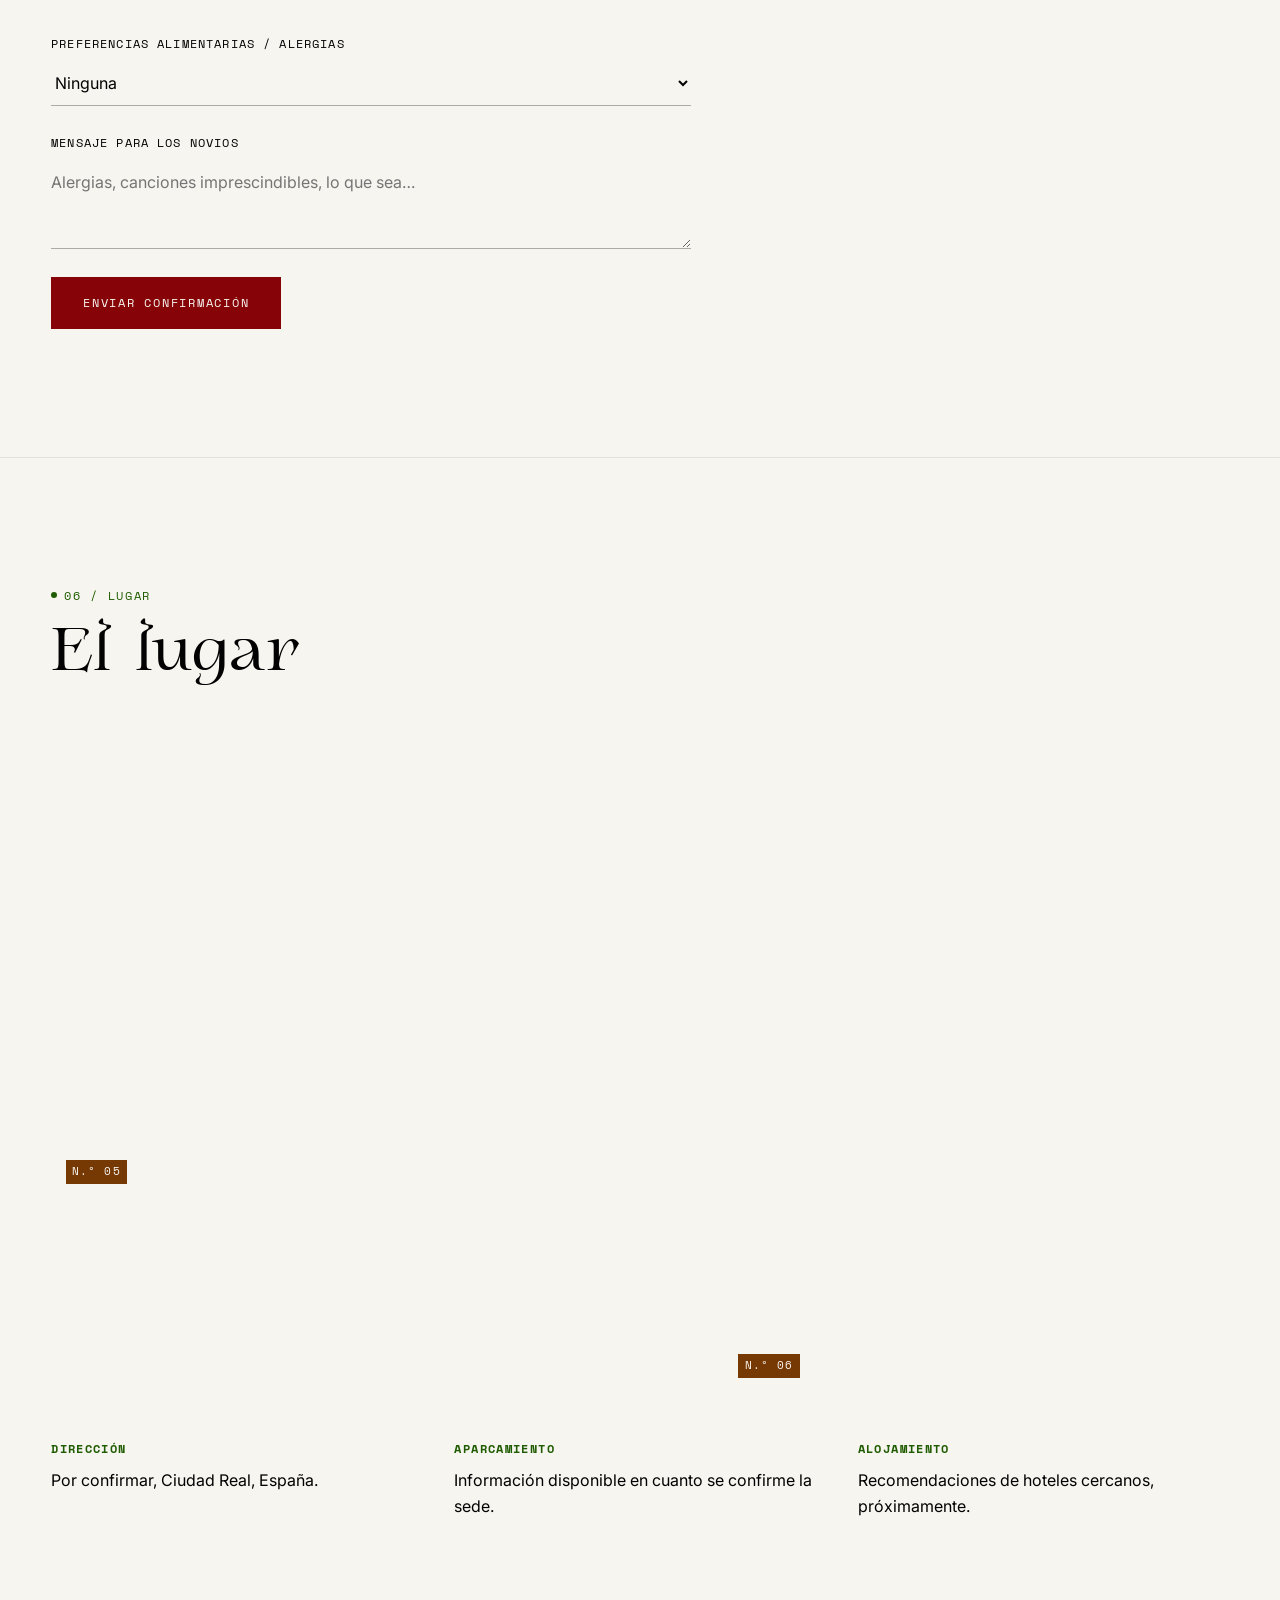
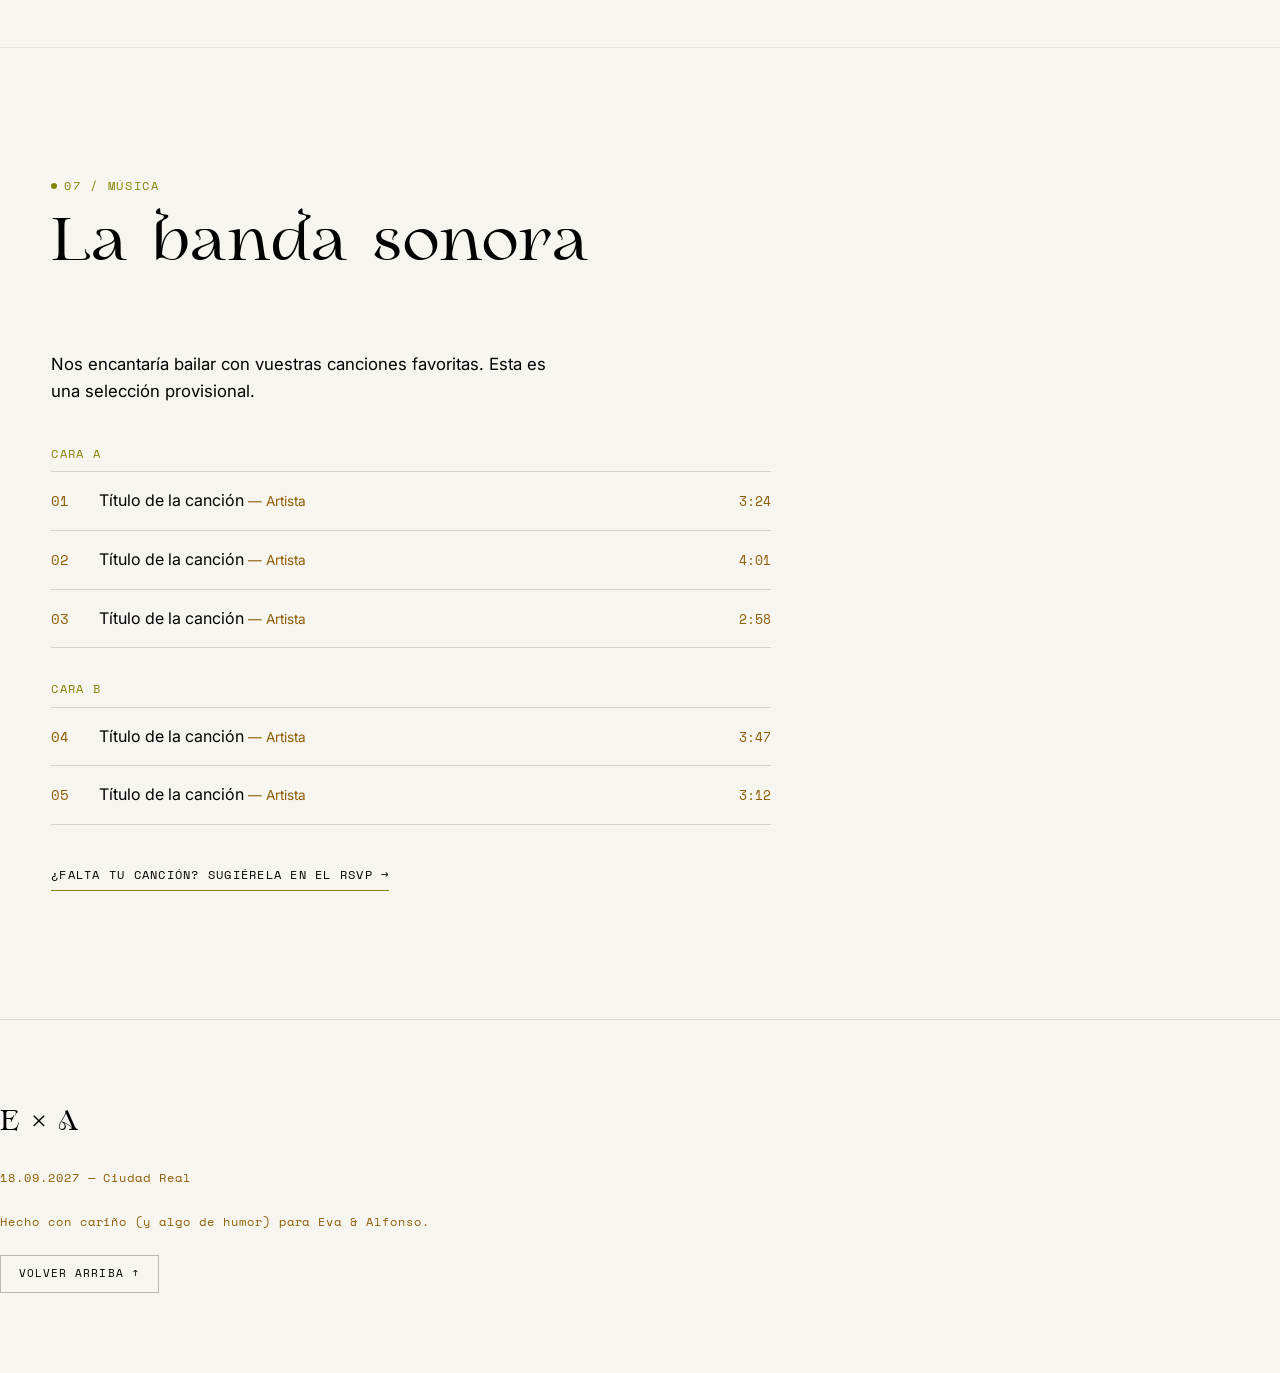
==== commit ea304e62: "Intercambiar página principal: index.html pasa a ser la versión sin marco - old.html -> index.html: " ====
--- a/index.html
+++ b/index.html
@@ -8,9 +8,31 @@
 <link rel="icon" href="data:image/svg+xml,%3Csvg xmlns='http://www.w3.org/2000/svg' viewBox='0 0 100 100'%3E%3Crect width='100' height='100' fill='%23020202'/%3E%3Ctext x='50' y='60' font-family='Georgia,serif' font-size='34' fill='%23F7F5F0' text-anchor='middle'%3EEA%3C/text%3E%3C/svg%3E">
 <link rel="preconnect" href="https://fonts.googleapis.com">
 <link rel="preconnect" href="https://fonts.gstatic.com" crossorigin>
-<link rel="stylesheet" href="css/style.css">
+<link rel="stylesheet" href="css/style-old.css">
+<style>
+  .dev-version-link {
+    position: fixed;
+    z-index: 9999;
+    bottom: 1rem;
+    right: 1rem;
+    background: #ff00e5;
+    color: #000;
+    font-family: "Courier New", monospace;
+    font-weight: 700;
+    font-size: .75rem;
+    letter-spacing: .04em;
+    text-transform: uppercase;
+    text-decoration: none;
+    padding: .7rem 1rem;
+    border: 3px dashed #000;
+    box-shadow: 0 0 0 3px #ff00e5, 4px 4px 0 #000;
+  }
+  .dev-version-link:hover { background: #000; color: #ff00e5; }
+</style>
 </head>
 <body>
+
+<a class="dev-version-link" href="withpictureframe.html">⚠ DEV: VER VERSIÓN CON MARCO →</a>
 
 <div id="cursor-dot" aria-hidden="true"></div>
 
@@ -19,11 +41,11 @@
 <header class="site-nav" id="siteNav">
   <a href="#home" class="site-nav__mark">E × A</a>
   <nav class="site-nav__links" aria-label="Navegación principal">
-    <a href="#home">Inicio</a>
+    <a href="#home">Index</a>
     <a href="#historia">Historia</a>
     <a href="#boda">La boda</a>
     <a href="#programa">Programa</a>
-    <a href="#rsvp">Formulario</a>
+    <a href="#rsvp">RSVP</a>
     <a href="#lugar">Lugar</a>
     <a href="#musica">Música</a>
   </nav>
@@ -34,11 +56,11 @@
 
 <div class="mobile-menu" id="mobileMenu">
   <button class="mobile-menu__close" id="menuClose">Cerrar ×</button>
-  <a href="#home">Inicio</a>
+  <a href="#home">Index</a>
   <a href="#historia">Historia</a>
   <a href="#boda">La boda</a>
   <a href="#programa">Programa</a>
-  <a href="#rsvp">Formulario</a>
+  <a href="#rsvp">RSVP</a>
   <a href="#lugar">Lugar</a>
   <a href="#musica">Música</a>
 </div>
@@ -48,41 +70,32 @@
   <!-- ============================== HOME ============================== -->
   <section class="hero" id="home">
     <div class="hero__center" data-reveal>
-      <div class="hero__emblem">
-        <img class="hero__flower hero__flower--left" src="images/flor-1.svg" alt="" aria-hidden="true">
-        <div class="hero__frame">
-          <img class="hero__frame-border" src="images/marco-01.svg" alt="" aria-hidden="true">
-          <div class="hero__frame-content">
-            <h1 class="hero__names">
-              <img class="hero__title" src="images/titulo-01.svg" alt="Eva y Alfonso — 18 de septiembre de 2027">
-            </h1>
-
-            <p class="hero__meta">
-              <strong>18 · 09 · 2027</strong>
-              <span>Ciudad Real — sede por confirmar</span>
-            </p>
-
-            <div class="countdown" id="countdown" aria-hidden="true">
-              <div class="countdown__unit">
-                <span class="countdown__value" data-unit="days">000</span>
-                <span class="countdown__label">Días</span>
-              </div>
-              <div class="countdown__unit">
-                <span class="countdown__value" data-unit="hours">00</span>
-                <span class="countdown__label">Horas</span>
-              </div>
-              <div class="countdown__unit">
-                <span class="countdown__value" data-unit="minutes">00</span>
-                <span class="countdown__label">Min</span>
-              </div>
-              <div class="countdown__unit">
-                <span class="countdown__value" data-unit="seconds">00</span>
-                <span class="countdown__label">Seg</span>
-              </div>
-            </div>
-          </div>
-        </div>
-        <img class="hero__flower hero__flower--right" src="images/flor-2.svg" alt="" aria-hidden="true">
+      <h1 class="hero__names">Eva <span class="and">y</span> Alfonso</h1>
+      <svg class="hero__rings" viewBox="354 280 97 59" aria-hidden="true">
+        <path fill="currentColor" d="M442.45,290.17c-9.51-10.54-25.31-12-37.18-3.13-2.38,1.77-3.73,1.87-6.21,0-8.81-6.49-18.51-7.29-28.29-2.52-10.13,4.94-15.19,13.46-15.81,25,.49,11,5,20,15.27,25.27s20.28,4.09,29.42-2.93c2-1.56,3.13-1.89,5.37-.19,12.07,9.16,27.49,7.73,37.42-3.22A28.88,28.88,0,0,0,442.45,290.17ZM397,329.63c-8.13,5.38-16.7,6.11-25.38,1.76-8.87-4.45-13.34-11.93-13.77-22,.53-9.81,5-17.25,14-21.53s17.61-3.07,25.77,2.45c1.8,1.21,1.87,2.25.74,4.12-6,10-5.89,20.18.23,30.08C400.32,327.33,398.86,328.38,397,329.63Zm7.07-7.64c-1.07,1.87-1.91,2.6-3.54.35-4.74-6.57-4.85-19.4-.19-25.86,1.37-1.9,2.18-1.61,3.29.12a23.62,23.62,0,0,1,3.79,12.62A24.67,24.67,0,0,1,404.05,322Zm32.56,7.45a25.5,25.5,0,0,1-29.43-.1c-1.95-1.45-2.34-2.54-1-4.84,5.87-10,5.9-20.19-.29-30.09-1.59-2.54-.88-3.81,1.22-5.22a26.61,26.61,0,0,1,15.17-4.75c10.14,0,20.36,7.48,23.49,17.14A24.9,24.9,0,0,1,436.61,329.44Z"/>
+      </svg>
+      <p class="hero__meta">
+        <strong>18 · 09 · 2027</strong>
+        <span>Ciudad Real — sede por confirmar</span>
+      </p>
+
+      <div class="countdown" id="countdown" aria-hidden="true">
+        <div class="countdown__unit">
+          <span class="countdown__value" data-unit="days">000</span>
+          <span class="countdown__label">Días</span>
+        </div>
+        <div class="countdown__unit">
+          <span class="countdown__value" data-unit="hours">00</span>
+          <span class="countdown__label">Horas</span>
+        </div>
+        <div class="countdown__unit">
+          <span class="countdown__value" data-unit="minutes">00</span>
+          <span class="countdown__label">Min</span>
+        </div>
+        <div class="countdown__unit">
+          <span class="countdown__value" data-unit="seconds">00</span>
+          <span class="countdown__label">Seg</span>
+        </div>
       </div>
     </div>
 
@@ -223,7 +236,7 @@
   <section class="section" id="rsvp">
     <div class="container">
       <div class="section-head" data-reveal>
-        <span class="eyebrow">05 / Formulario</span>
+        <span class="eyebrow">05 / RSVP</span>
         <h2 class="section-title">Confirma tu asistencia</h2>
       </div>
 
@@ -347,7 +360,7 @@
         <div class="track-row"><span class="n">05</span><span>Título de la canción <span class="artist">— Artista</span></span><span class="dur">3:12</span></div>
       </div>
 
-      <a class="musica__cta" href="#rsvp" data-reveal>¿Falta tu canción? Sugiérela en el formulario →</a>
+      <a class="musica__cta" href="#rsvp" data-reveal>¿Falta tu canción? Sugiérela en el RSVP →</a>
     </div>
   </section>
 
@@ -356,7 +369,7 @@
 <footer class="site-footer">
   <span class="site-footer__mark">E × A</span>
   <span>18.09.2027 — Ciudad Real</span>
-  <span>Hecho con cariño para Eva &amp; Alfonso.</span>
+  <span>Hecho con cariño (y algo de humor) para Eva &amp; Alfonso.</span>
   <a href="#home" class="site-footer__top">Volver arriba ↑</a>
 </footer>
 
--- a/css/style-old.css
+++ b/css/style-old.css
@@ -0,0 +1,766 @@
+/* ==========================================================================
+   EVA × ALFONSO — hoja de estilos
+   Estructura: tokens > base > utilidades > componentes > secciones > media
+   ========================================================================== */
+
+/* --- Tipografía externa (Inter = sans funcional, Space Mono = detalle técnico,
+   Fraunces = serif editorial con acentos completos para los títulos) */
+@import url("https://fonts.googleapis.com/css2?family=Inter:wght@400;500;600&family=Space+Mono:wght@400;700&family=Fraunces:ital,wght@0,400;0,500;0,600;1,400&display=swap");
+
+@font-face {
+  font-family: "Nouveau Nostalgia";
+  src: url("../fonts/Nouveau Nostalgia.ttf") format("truetype");
+  font-weight: normal;
+  font-style: normal;
+  font-display: swap;
+}
+
+/* --------------------------------------------------------------------------
+   TOKENS
+   -------------------------------------------------------------------------- */
+:root {
+  /* Paleta base (editable a demanda) */
+  --ink: #020202;
+  --paper: #F7F5F0;
+  --wine: #3E0415;
+  --burgundy: #860408;
+  --plum: #5D0C48;
+  --purple: #663D74;
+  --magenta: #8F0155;
+  --rust: #773903;
+  --brown: #8E5C02;
+  --mustard: #CC8A02;
+  --orange: #F07802;
+  --olive: #545310;
+  --green: #1F5C01;
+  --yellow-green: #838300;
+  --stone-grey: #3A3A3A;                  /* gris neutro, fuera de la paleta de color, para titulares suavizados */
+
+  /* Asignación semántica — cambiar aquí para recolorear una sección entera */
+  --color-bg: var(--paper);
+  --color-text: var(--ink);
+  --color-interaction: var(--orange);   /* hover / CTA global / cursor */
+  --color-graphic: var(--rust);          /* marcas y etiquetas de foto */
+  --color-secondary: var(--brown);       /* texto meta / secundario */
+  --color-selection: var(--magenta);     /* selección de texto */
+  --color-heading-soft: var(--stone-grey); /* titular portada, más suave que --ink */
+
+  --accent-home: var(--wine);
+  --accent-historia: var(--plum);
+  --accent-boda: var(--purple);
+  --accent-programa: var(--mustard);
+  --accent-rsvp: var(--burgundy);
+  --accent-lugar: var(--green);
+  --accent-musica: var(--yellow-green);
+
+  /* Tipografía */
+  --font-display: "Nouveau Nostalgia", "Times New Roman", serif; /* display con acentos: nombres, monograma, encabezados */
+  --font-serif: "Fraunces", Georgia, serif;                     /* serif editorial: cuerpo destacado */
+  --font-sans: "Inter", -apple-system, BlinkMacSystemFont, "Segoe UI", sans-serif;
+  --font-mono: "Space Mono", "Courier New", monospace;
+
+  /* Ritmo */
+  --gutter: clamp(1.25rem, 4vw, 3.5rem);
+  --section-pad: clamp(4rem, 10vw, 9rem);
+  --ease: cubic-bezier(.16, .84, .38, 1);
+}
+
+/* --------------------------------------------------------------------------
+   RESET / BASE
+   -------------------------------------------------------------------------- */
+*, *::before, *::after { box-sizing: border-box; }
+html { scroll-behavior: smooth; }
+@media (prefers-reduced-motion: reduce) {
+  html { scroll-behavior: auto; }
+  *, *::before, *::after { animation-duration: .001ms !important; transition-duration: .001ms !important; }
+}
+
+body {
+  margin: 0;
+  background: var(--color-bg);
+  color: var(--color-text);
+  font-family: var(--font-sans);
+  font-size: 16px;
+  line-height: 1.6;
+  -webkit-font-smoothing: antialiased;
+  position: relative;
+  overflow-x: hidden;
+}
+
+/* Grano analógico sutil sobre toda la página */
+body::before {
+  content: "";
+  position: fixed;
+  inset: 0;
+  z-index: 2000;
+  pointer-events: none;
+  opacity: .05;
+  mix-blend-mode: multiply;
+  background-image: url("data:image/svg+xml;utf8,<svg xmlns='http://www.w3.org/2000/svg'><filter id='n'><feTurbulence type='fractalNoise' baseFrequency='0.85' numOctaves='2' stitchTiles='stitch'/></filter><rect width='100%25' height='100%25' filter='url(%23n)'/></svg>");
+}
+
+img { max-width: 100%; display: block; }
+a { color: inherit; text-decoration: none; }
+button { font: inherit; cursor: pointer; }
+h1, h2, h3, p, dl, dd, figure { margin: 0; }
+ul { margin: 0; padding: 0; list-style: none; }
+
+::selection { background: var(--color-selection); color: var(--paper); }
+
+/* --------------------------------------------------------------------------
+   UTILIDADES
+   -------------------------------------------------------------------------- */
+.container {
+  max-width: 1440px;
+  margin-inline: auto;
+  padding-inline: var(--gutter);
+}
+
+.eyebrow {
+  display: inline-flex;
+  align-items: center;
+  gap: .6em;
+  font-family: var(--font-mono);
+  font-size: .75rem;
+  letter-spacing: .14em;
+  text-transform: uppercase;
+  color: var(--section-accent, var(--ink));
+}
+.eyebrow::before {
+  content: "";
+  width: .5em;
+  height: .5em;
+  border-radius: 50%;
+  background: currentColor;
+}
+
+.visually-hidden {
+  position: absolute; width: 1px; height: 1px; padding: 0; margin: -1px;
+  overflow: hidden; clip: rect(0,0,0,0); white-space: nowrap; border: 0;
+}
+
+.section {
+  padding-block: var(--section-pad);
+  border-top: 1px solid rgba(2,2,2,.08);
+  position: relative;
+}
+
+.section-head {
+  display: flex;
+  flex-direction: column;
+  gap: 1rem;
+  margin-bottom: clamp(2.5rem, 6vw, 5rem);
+}
+
+.section-title {
+  font-family: var(--font-display);
+  font-weight: 400;
+  font-size: clamp(2.1rem, 5vw, 3.75rem);
+  line-height: 1.05;
+  max-width: 20ch;
+}
+
+/* Revelado al hacer scroll */
+[data-reveal] {
+  opacity: 0;
+  transform: translateY(28px);
+  transition: opacity .9s var(--ease), transform .9s var(--ease);
+  transition-delay: var(--reveal-delay, 0s);
+}
+[data-reveal].is-visible { opacity: 1; transform: translateY(0); }
+
+/* --------------------------------------------------------------------------
+   CURSOR PERSONALIZADO (solo dispositivos con puntero fino)
+   -------------------------------------------------------------------------- */
+#cursor-dot {
+  position: fixed;
+  top: 0; left: 0;
+  width: 64px; height: 64px;
+  margin: -32px 0 0 -32px;
+  border-radius: 50%;
+  background: var(--color-interaction);
+  color: var(--paper);
+  font-family: var(--font-mono);
+  font-size: .65rem;
+  letter-spacing: .1em;
+  text-transform: uppercase;
+  display: flex;
+  align-items: center;
+  justify-content: center;
+  z-index: 500;
+  pointer-events: none;
+  opacity: 0;
+  transition: opacity .35s var(--ease);
+  mix-blend-mode: normal;
+}
+#cursor-dot.is-active { opacity: 1; }
+@media (hover: none), (pointer: coarse) {
+  #cursor-dot { display: none; }
+}
+body.has-custom-cursor .photo { cursor: none; }
+
+/* --------------------------------------------------------------------------
+   NAV
+   -------------------------------------------------------------------------- */
+.site-nav {
+  position: fixed;
+  top: 0; left: 0; right: 0;
+  z-index: 900;
+  display: flex;
+  align-items: center;
+  justify-content: space-between;
+  padding: 1.25rem var(--gutter);
+  font-family: var(--font-mono);
+  font-size: .7rem;
+  letter-spacing: .12em;
+  text-transform: uppercase;
+  transition: background .4s var(--ease), border-color .4s var(--ease);
+  border-bottom: 1px solid transparent;
+}
+.site-nav.is-scrolled {
+  background: rgba(247,245,240,.88);
+  backdrop-filter: blur(6px);
+  border-bottom-color: rgba(2,2,2,.1);
+}
+
+.site-nav__mark {
+  font-family: var(--font-display);
+  font-size: 1.1rem;
+  letter-spacing: 0;
+  text-transform: none;
+}
+
+.site-nav__links {
+  display: none;
+  gap: 1.75rem;
+}
+.site-nav__links a {
+  position: relative;
+  padding-bottom: .3rem;
+}
+.site-nav__links a::after {
+  content: "";
+  position: absolute;
+  left: 0; bottom: 0;
+  width: 0%;
+  height: 1px;
+  background: var(--color-interaction);
+  transition: width .35s var(--ease);
+}
+.site-nav__links a:hover::after,
+.site-nav__links a.is-active::after {
+  width: 100%;
+}
+.site-nav__links a.is-active { color: var(--color-interaction); }
+
+.site-nav__toggle {
+  background: none;
+  border: none;
+  color: var(--color-text);
+  display: inline-flex;
+  flex-direction: column;
+  gap: 5px;
+  padding: .5rem;
+}
+.site-nav__toggle span { width: 22px; height: 1px; background: currentColor; display: block; }
+
+.mobile-menu {
+  position: fixed;
+  inset: 0;
+  z-index: 950;
+  background: var(--ink);
+  color: var(--paper);
+  display: flex;
+  flex-direction: column;
+  justify-content: center;
+  gap: 1.5rem;
+  padding: var(--gutter);
+  transform: translateY(-100%);
+  transition: transform .5s var(--ease);
+}
+.mobile-menu.is-open { transform: translateY(0); }
+.mobile-menu a {
+  font-family: var(--font-serif);
+  font-size: clamp(2rem, 8vw, 3rem);
+}
+.mobile-menu__close {
+  position: absolute;
+  top: 1.25rem; right: var(--gutter);
+  background: none; border: none; color: var(--paper);
+  font-family: var(--font-mono); font-size: .75rem; letter-spacing: .12em; text-transform: uppercase;
+}
+
+/* --------------------------------------------------------------------------
+   COMPONENTE: PHOTO
+   Si la imagen aún no existe, queda un hueco en blanco reservado
+   (misma proporción, sin decoración) a la espera de la foto o del dibujo.
+   -------------------------------------------------------------------------- */
+.photo {
+  position: relative;
+  aspect-ratio: var(--ratio, 4/5);
+  overflow: hidden;
+  background: var(--paper);
+  isolation: isolate;
+}
+.photo__img {
+  width: 100%; height: 100%;
+  object-fit: cover;
+  filter: grayscale(.08) contrast(1.05);
+  transition: transform .8s var(--ease);
+}
+.photo:hover .photo__img { transform: scale(1.035); }
+
+.photo.is-empty .photo__img { display: none; }
+
+.photo__tag {
+  position: absolute;
+  left: .9rem; bottom: .9rem;
+  font-family: var(--font-mono);
+  font-size: .68rem;
+  letter-spacing: .1em;
+  text-transform: uppercase;
+  color: var(--paper);
+  background: var(--color-graphic);
+  padding: .3em .6em;
+  z-index: 1;
+}
+
+/* --------------------------------------------------------------------------
+   HERO
+   -------------------------------------------------------------------------- */
+.hero {
+  min-height: 100svh;
+  display: flex;
+  flex-direction: column;
+  align-items: center;
+  justify-content: center;
+  text-align: center;
+  padding-block: clamp(5rem, 12vw, 7rem) 3rem;
+}
+
+.hero__center { display: flex; flex-direction: column; align-items: center; }
+
+.hero__names {
+  font-family: var(--font-display);
+  font-weight: 400;
+  font-size: clamp(2.75rem, 7vw, 5.5rem);
+  line-height: 1.1;
+  letter-spacing: -.01em;
+  color: var(--color-heading-soft);
+}
+.hero__names .and {
+  font-size: .5em;
+  font-style: italic;
+  color: var(--accent-home);
+  vertical-align: -0.1em;
+  padding-inline: .12em;
+}
+
+.hero__rings {
+  width: clamp(2rem, 5vw, 2.8rem);
+  height: auto;
+  color: var(--accent-home);
+  margin-top: .9rem;
+}
+
+.hero__meta {
+  margin-top: 2rem;
+  display: flex;
+  flex-direction: column;
+  gap: .5rem;
+  font-family: var(--font-mono);
+  font-size: .8rem;
+  letter-spacing: .12em;
+}
+.hero__meta strong {
+  font-family: var(--font-display);
+  font-weight: 400;
+  font-size: 1.4em;
+  letter-spacing: .1em;
+  display: inline-block;
+  animation: dateBreathe 6s ease-in-out infinite;
+}
+@keyframes dateBreathe {
+  0%, 100% { opacity: .92; }
+  50% { opacity: 1; }
+}
+
+.countdown {
+  display: flex;
+  margin-top: 2.75rem;
+}
+.countdown__unit {
+  display: flex;
+  flex-direction: column;
+  align-items: center;
+  gap: .4rem;
+  padding-inline: clamp(.9rem, 3vw, 1.75rem);
+  border-left: 1px solid rgba(2,2,2,.15);
+}
+.countdown__unit:first-child { border-left: none; padding-left: 0; }
+.countdown__value {
+  font-family: var(--font-display);
+  font-size: clamp(1.75rem, 4.5vw, 2.75rem);
+  line-height: 1;
+  font-variant-numeric: tabular-nums;
+  color: var(--accent-home);
+}
+.countdown__label {
+  font-family: var(--font-mono);
+  font-size: .62rem;
+  letter-spacing: .16em;
+  text-transform: uppercase;
+  color: var(--color-secondary);
+}
+.countdown__done {
+  font-family: var(--font-mono);
+  font-size: .8rem;
+  letter-spacing: .12em;
+  text-transform: uppercase;
+  color: var(--accent-home);
+}
+
+.opening-photo {
+  --ratio: 21/9;
+  width: 100%;
+}
+
+.hero__scroll {
+  margin-top: 3.5rem;
+  display: flex;
+  justify-content: center;
+  color: var(--color-secondary);
+}
+.hero__scroll span {
+  width: 1px; height: 34px;
+  background: currentColor;
+  position: relative;
+  overflow: hidden;
+}
+.hero__scroll span::after {
+  content: "";
+  position: absolute; top: -100%; left: 0; right: 0;
+  height: 100%;
+  background: var(--color-interaction);
+  animation: scrollLine 2.2s var(--ease) infinite;
+}
+@keyframes scrollLine {
+  0% { top: -100%; }
+  60% { top: 100%; }
+  100% { top: 100%; }
+}
+
+/* --------------------------------------------------------------------------
+   HISTORIA
+   -------------------------------------------------------------------------- */
+#historia { --section-accent: var(--accent-historia); }
+
+.historia__grid {
+  display: grid;
+  grid-template-columns: 1fr;
+  gap: clamp(2rem, 5vw, 3rem);
+}
+
+.historia__pull {
+  font-family: var(--font-serif);
+  font-style: italic;
+  font-size: clamp(1.6rem, 3.4vw, 2.4rem);
+  line-height: 1.3;
+  max-width: 16ch;
+}
+
+.historia__facts {
+  display: flex;
+  flex-direction: column;
+  gap: 1.1rem;
+  font-family: var(--font-mono);
+  font-size: .82rem;
+  line-height: 1.7;
+  border-top: 1px solid rgba(2,2,2,.12);
+  padding-top: 1.4rem;
+}
+.historia__facts dt { color: var(--accent-historia); text-transform: uppercase; letter-spacing: .08em; }
+.historia__facts dd { color: var(--ink); margin: 0 0 .8rem; font-family: var(--font-sans); font-size: .95rem; }
+
+.historia__photos {
+  display: grid;
+  grid-template-columns: repeat(2, 1fr);
+  gap: 1rem;
+  margin-top: clamp(2rem, 6vw, 4rem);
+}
+.historia__photos .photo:first-child { grid-column: 1 / -1; --ratio: 16/9; }
+
+/* --------------------------------------------------------------------------
+   LA BODA
+   -------------------------------------------------------------------------- */
+#boda { --section-accent: var(--accent-boda); }
+
+.info-list { border-top: 1px solid rgba(2,2,2,.12); }
+.info-row {
+  display: grid;
+  grid-template-columns: 1fr;
+  gap: .4rem;
+  padding-block: 1.5rem;
+  border-bottom: 1px solid rgba(2,2,2,.12);
+}
+.info-row dt {
+  font-family: var(--font-mono);
+  font-size: .72rem;
+  letter-spacing: .12em;
+  text-transform: uppercase;
+  color: var(--accent-boda);
+}
+.info-row dd {
+  font-family: var(--font-sans);
+  font-size: clamp(1.05rem, 2vw, 1.35rem);
+  max-width: 42ch;
+}
+
+.map-embed {
+  margin-top: clamp(2.5rem, 6vw, 4rem);
+  filter: grayscale(.5) contrast(1.05);
+  border: 1px solid rgba(2,2,2,.12);
+}
+.map-embed iframe { width: 100%; height: 380px; border: 0; display: block; }
+.map-caption {
+  font-family: var(--font-mono);
+  font-size: .7rem;
+  letter-spacing: .06em;
+  color: var(--color-secondary);
+  margin-top: .75rem;
+}
+
+/* --------------------------------------------------------------------------
+   PROGRAMA
+   -------------------------------------------------------------------------- */
+#programa { --section-accent: var(--accent-programa); background: var(--paper); }
+
+.programme-list { border-top: 1px solid rgba(2,2,2,.15); }
+.programme-row {
+  display: grid;
+  grid-template-columns: 2.5rem auto 1fr;
+  align-items: baseline;
+  gap: 1rem 1.25rem;
+  padding-block: 1.35rem;
+  border-bottom: 1px solid rgba(2,2,2,.15);
+  position: relative;
+  transition: padding-left .35s var(--ease), color .35s var(--ease);
+}
+.programme-row::before {
+  content: "";
+  position: absolute;
+  left: 0; top: 0; bottom: 0;
+  width: 0;
+  background: var(--accent-programa);
+  transition: width .35s var(--ease);
+}
+.programme-row:hover { padding-left: 1rem; }
+.programme-row:hover::before { width: .35rem; }
+
+.programme-index { font-family: var(--font-mono); font-size: .85rem; color: var(--color-secondary); }
+.programme-time { font-family: var(--font-mono); font-size: .9rem; letter-spacing: .04em; white-space: nowrap; }
+.programme-title { font-family: var(--font-serif); font-size: clamp(1.15rem, 2.4vw, 1.6rem); }
+
+/* --------------------------------------------------------------------------
+   RSVP
+   -------------------------------------------------------------------------- */
+#rsvp { --section-accent: var(--accent-rsvp); }
+
+.rsvp-intro { max-width: 46ch; margin-bottom: 2.5rem; font-size: 1.05rem; }
+
+.form {
+  display: grid;
+  grid-template-columns: 1fr;
+  gap: 1.75rem;
+  max-width: 640px;
+}
+
+.field { display: flex; flex-direction: column; gap: .5rem; }
+.field label {
+  font-family: var(--font-mono);
+  font-size: .72rem;
+  letter-spacing: .1em;
+  text-transform: uppercase;
+}
+.field input[type="text"],
+.field input[type="email"],
+.field select,
+.field textarea {
+  font-family: var(--font-sans);
+  font-size: 1rem;
+  padding: .7rem 0;
+  border: none;
+  border-bottom: 1px solid rgba(2,2,2,.3);
+  background: transparent;
+  color: var(--ink);
+  border-radius: 0;
+  transition: border-color .3s var(--ease);
+}
+.field textarea { resize: vertical; min-height: 5.5rem; }
+.field input:focus,
+.field select:focus,
+.field textarea:focus {
+  outline: none;
+  border-color: var(--accent-rsvp);
+}
+
+.radio-group, .checkbox-line {
+  display: flex;
+  gap: 1.75rem;
+  font-size: .95rem;
+  flex-wrap: wrap;
+}
+.radio-group label, .checkbox-line label {
+  display: flex; align-items: center; gap: .5rem;
+  font-family: var(--font-sans); text-transform: none; letter-spacing: 0; font-size: .95rem;
+  cursor: pointer;
+}
+.radio-group input, .checkbox-line input { accent-color: var(--accent-rsvp); width: 16px; height: 16px; }
+
+.field--conditional { max-height: 0; opacity: 0; overflow: hidden; transition: max-height .4s var(--ease), opacity .3s var(--ease); gap: 0; }
+.field--conditional.is-visible { max-height: 200px; opacity: 1; margin-top: -.5rem; }
+
+.btn {
+  justify-self: start;
+  display: inline-flex;
+  align-items: center;
+  gap: .75rem;
+  padding: 1rem 2rem;
+  background: var(--accent-rsvp);
+  color: var(--paper);
+  font-family: var(--font-mono);
+  font-size: .78rem;
+  letter-spacing: .14em;
+  text-transform: uppercase;
+  border: none;
+  transition: background .3s var(--ease), transform .3s var(--ease);
+}
+.btn:hover { background: var(--color-interaction); transform: translateY(-2px); }
+
+.form-status {
+  display: none;
+  padding: 1.5rem;
+  border: 1px solid var(--accent-rsvp);
+  font-family: var(--font-mono);
+  font-size: .85rem;
+  max-width: 640px;
+}
+.form-status.is-visible { display: block; }
+.form.is-hidden { display: none; }
+
+/* --------------------------------------------------------------------------
+   LUGAR
+   -------------------------------------------------------------------------- */
+#lugar { --section-accent: var(--accent-lugar); }
+
+.lugar__grid {
+  display: grid;
+  grid-template-columns: 1fr;
+  gap: 1rem;
+}
+.lugar__grid .photo:nth-child(1) { --ratio: 3/2; }
+.lugar__grid .photo:nth-child(2) { --ratio: 4/5; }
+
+.lugar__details {
+  margin-top: clamp(2rem, 5vw, 3rem);
+  display: grid;
+  grid-template-columns: 1fr;
+  gap: 2rem;
+  font-family: var(--font-sans);
+}
+.lugar__details h3 {
+  font-family: var(--font-mono);
+  font-size: .72rem;
+  letter-spacing: .12em;
+  text-transform: uppercase;
+  color: var(--accent-lugar);
+  margin-bottom: .6rem;
+}
+
+/* --------------------------------------------------------------------------
+   MÚSICA
+   -------------------------------------------------------------------------- */
+#musica { --section-accent: var(--accent-musica); }
+
+.tracklist { border-top: 1px solid rgba(2,2,2,.15); max-width: 720px; }
+.track-row {
+  display: grid;
+  grid-template-columns: 2rem 1fr auto;
+  gap: 1rem;
+  align-items: baseline;
+  padding-block: 1rem;
+  border-bottom: 1px solid rgba(2,2,2,.15);
+  font-family: var(--font-sans);
+}
+.track-row .n { font-family: var(--font-mono); color: var(--color-secondary); font-size: .85rem; }
+.track-row .artist { color: var(--color-secondary); font-size: .85rem; }
+.track-row .dur { font-family: var(--font-mono); font-size: .8rem; color: var(--color-secondary); }
+
+.side-label {
+  font-family: var(--font-mono);
+  font-size: .72rem;
+  letter-spacing: .12em;
+  text-transform: uppercase;
+  color: var(--accent-musica);
+  margin: 2rem 0 .5rem;
+}
+.side-label:first-child { margin-top: 0; }
+
+.musica__cta {
+  margin-top: 2.5rem;
+  display: inline-flex;
+  align-items: center;
+  gap: .75rem;
+  font-family: var(--font-mono);
+  font-size: .78rem;
+  letter-spacing: .1em;
+  text-transform: uppercase;
+  border-bottom: 1px solid var(--accent-musica);
+  padding-bottom: .3rem;
+  transition: color .3s var(--ease), border-color .3s var(--ease);
+}
+.musica__cta:hover { color: var(--color-interaction); border-color: var(--color-interaction); }
+
+/* --------------------------------------------------------------------------
+   FOOTER
+   -------------------------------------------------------------------------- */
+.site-footer {
+  padding-block: clamp(3rem, 8vw, 5rem);
+  border-top: 1px solid rgba(2,2,2,.12);
+  display: flex;
+  flex-direction: column;
+  gap: 1.5rem;
+  align-items: flex-start;
+  font-family: var(--font-mono);
+  font-size: .75rem;
+  letter-spacing: .08em;
+  color: var(--color-secondary);
+}
+.site-footer__mark { font-family: var(--font-display); font-size: 1.75rem; color: var(--ink); letter-spacing: 0; }
+.site-footer__top {
+  background: none; border: 1px solid rgba(2,2,2,.25); color: var(--ink);
+  padding: .6rem 1.1rem; text-transform: uppercase; letter-spacing: .1em; font-family: var(--font-mono); font-size: .68rem;
+  transition: background .3s var(--ease), color .3s var(--ease), border-color .3s var(--ease);
+}
+.site-footer__top:hover { background: var(--ink); color: var(--paper); border-color: var(--ink); }
+
+/* --------------------------------------------------------------------------
+   RESPONSIVE
+   -------------------------------------------------------------------------- */
+@media (min-width: 700px) {
+  .historia__grid { grid-template-columns: 1fr 1fr; align-items: start; }
+  .info-row { grid-template-columns: 14rem 1fr; }
+  .lugar__grid { grid-template-columns: 1.3fr 1fr; }
+  .lugar__details { grid-template-columns: repeat(3, 1fr); }
+}
+
+@media (min-width: 860px) {
+  .site-nav__links { display: flex; }
+  .site-nav__toggle { display: none; }
+}
+
+@media (min-width: 1100px) {
+  .historia__grid { grid-template-columns: .8fr 1.2fr; }
+  .historia__photos { grid-template-columns: repeat(3, 1fr); }
+  .historia__photos .photo:first-child { grid-column: span 2; --ratio: 4/3; }
+}
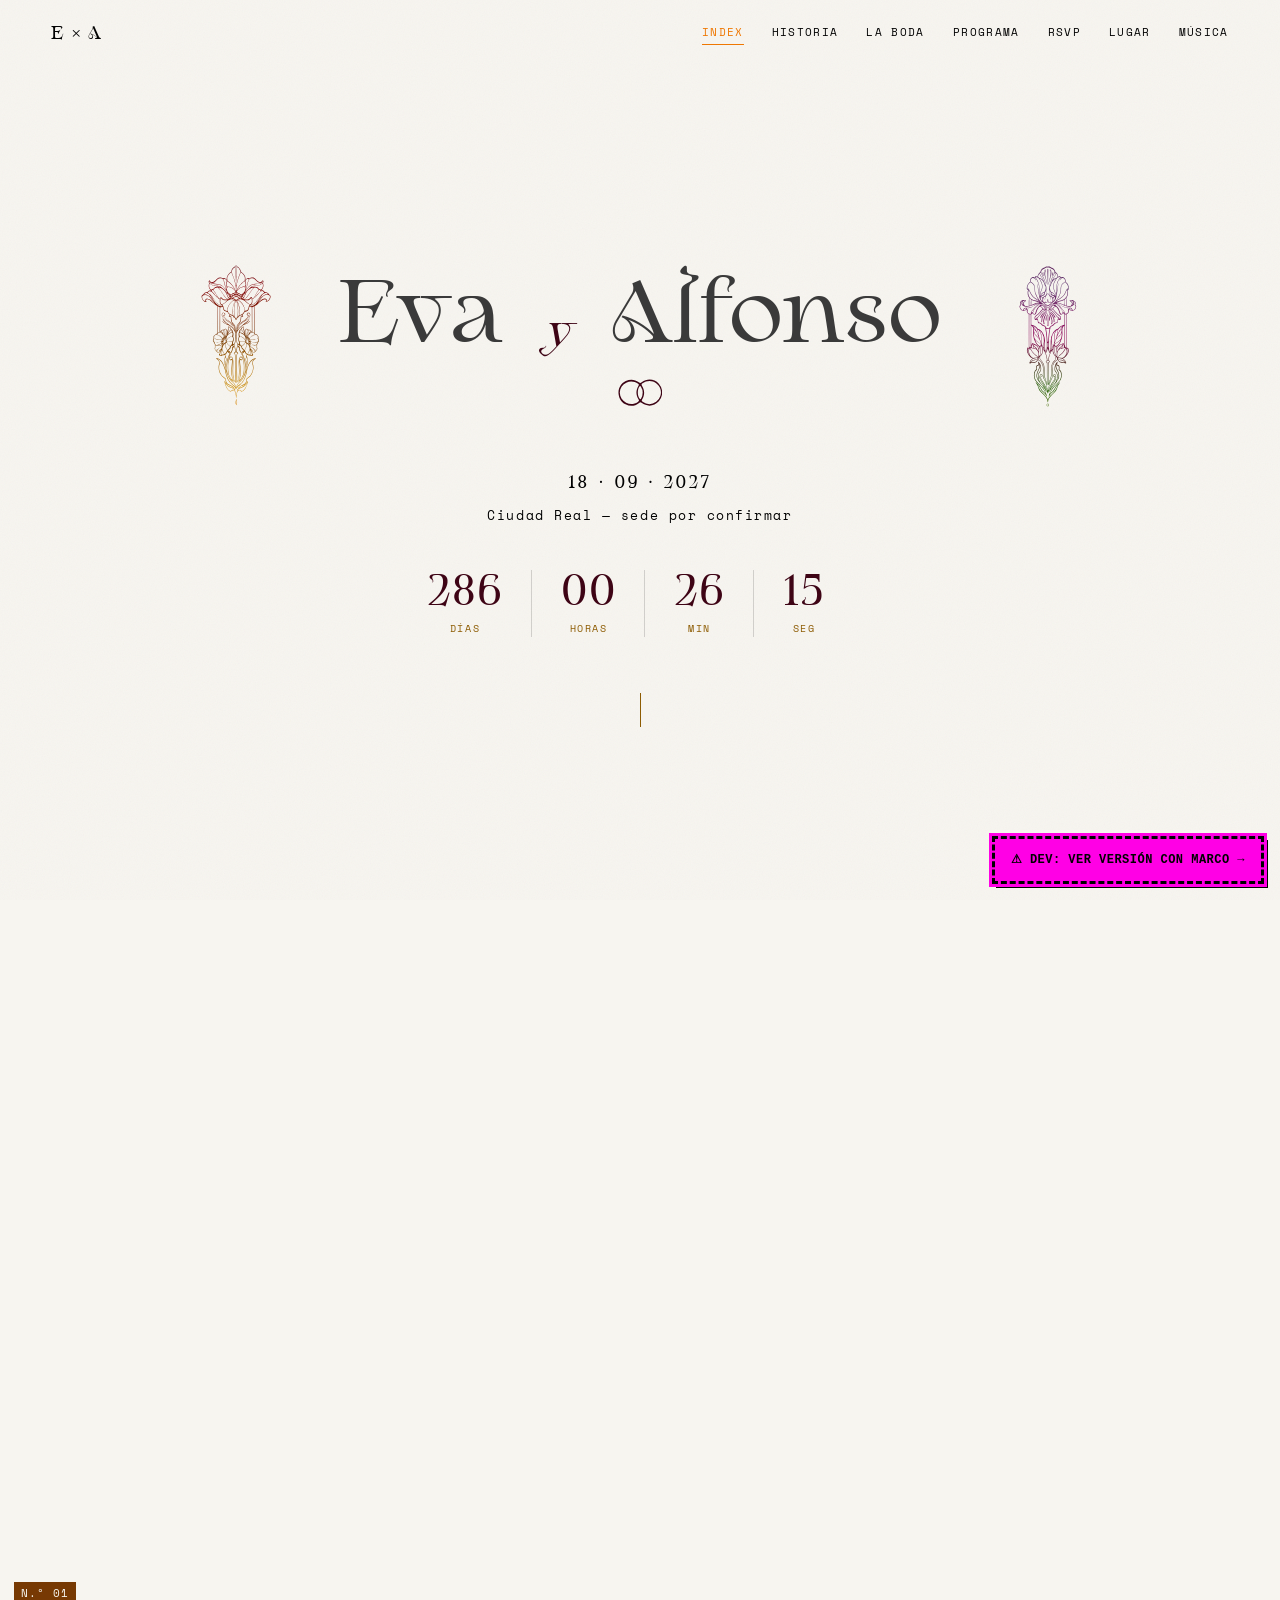
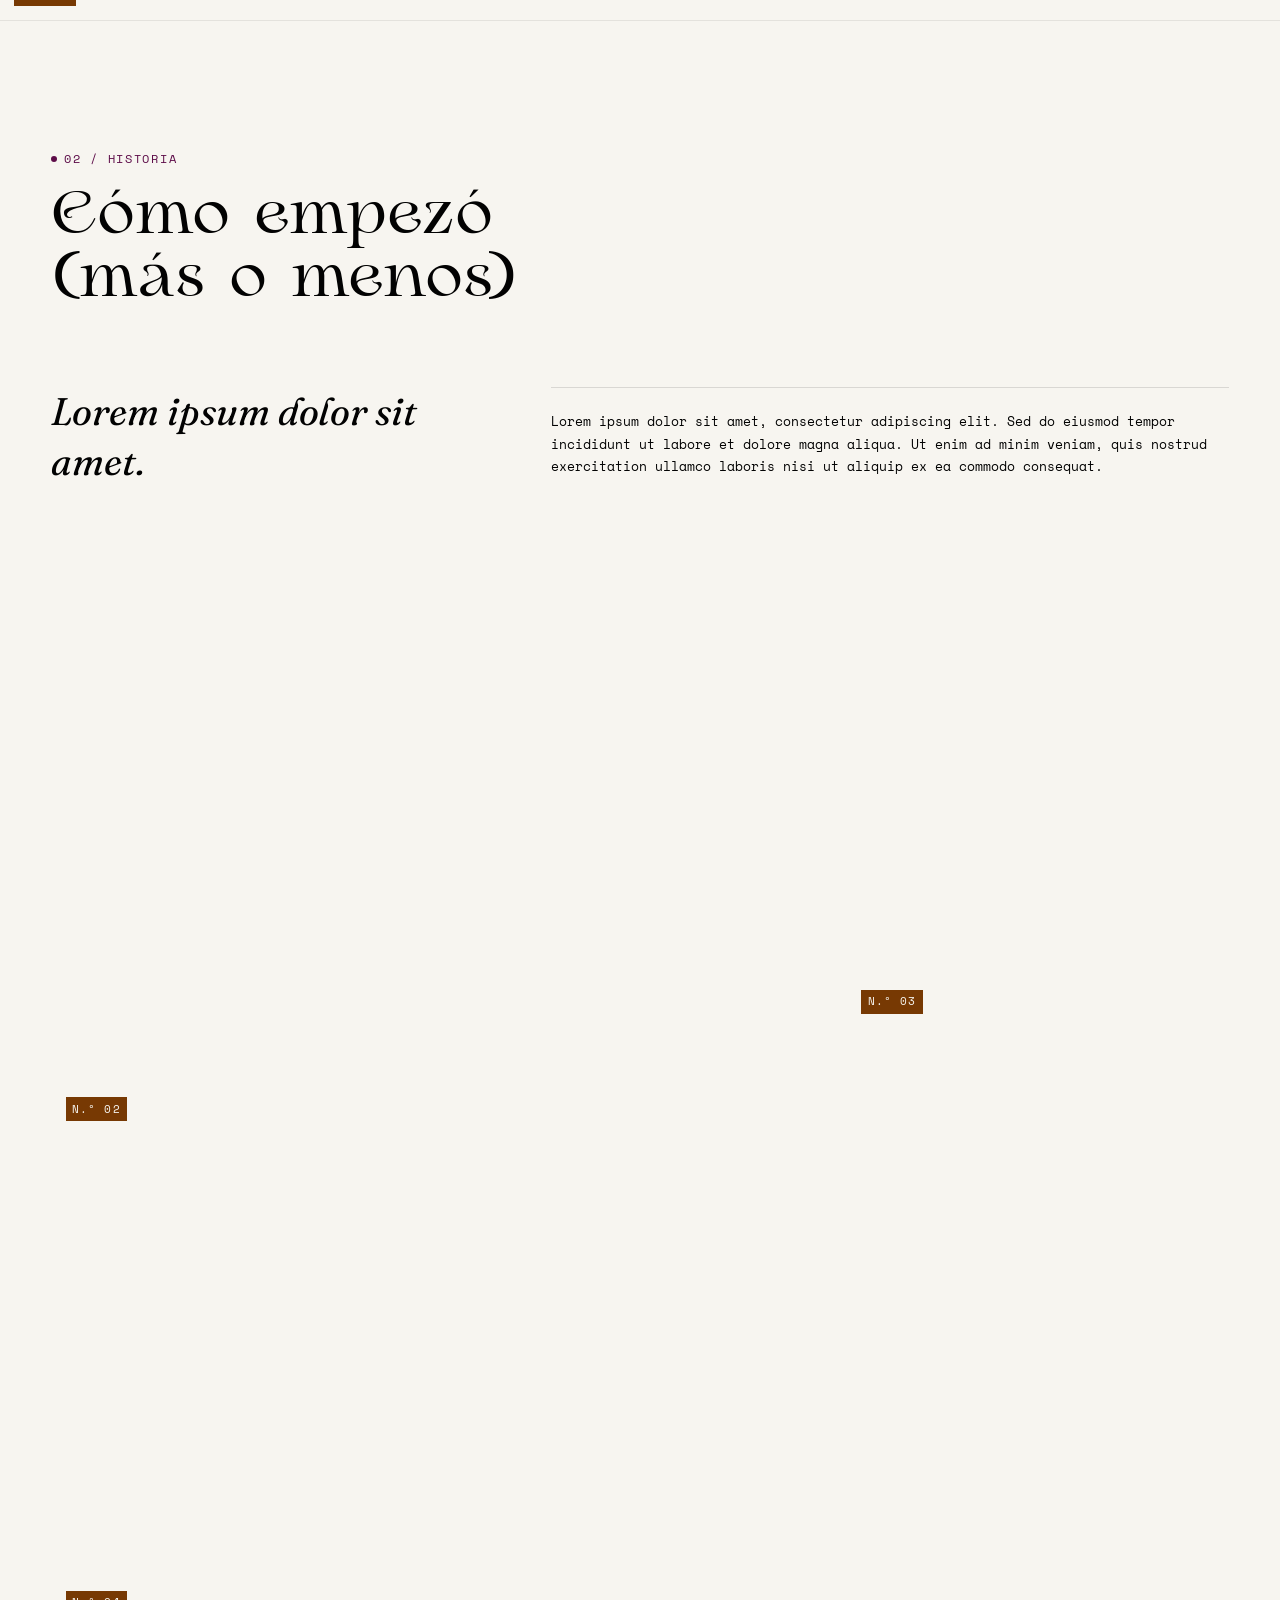
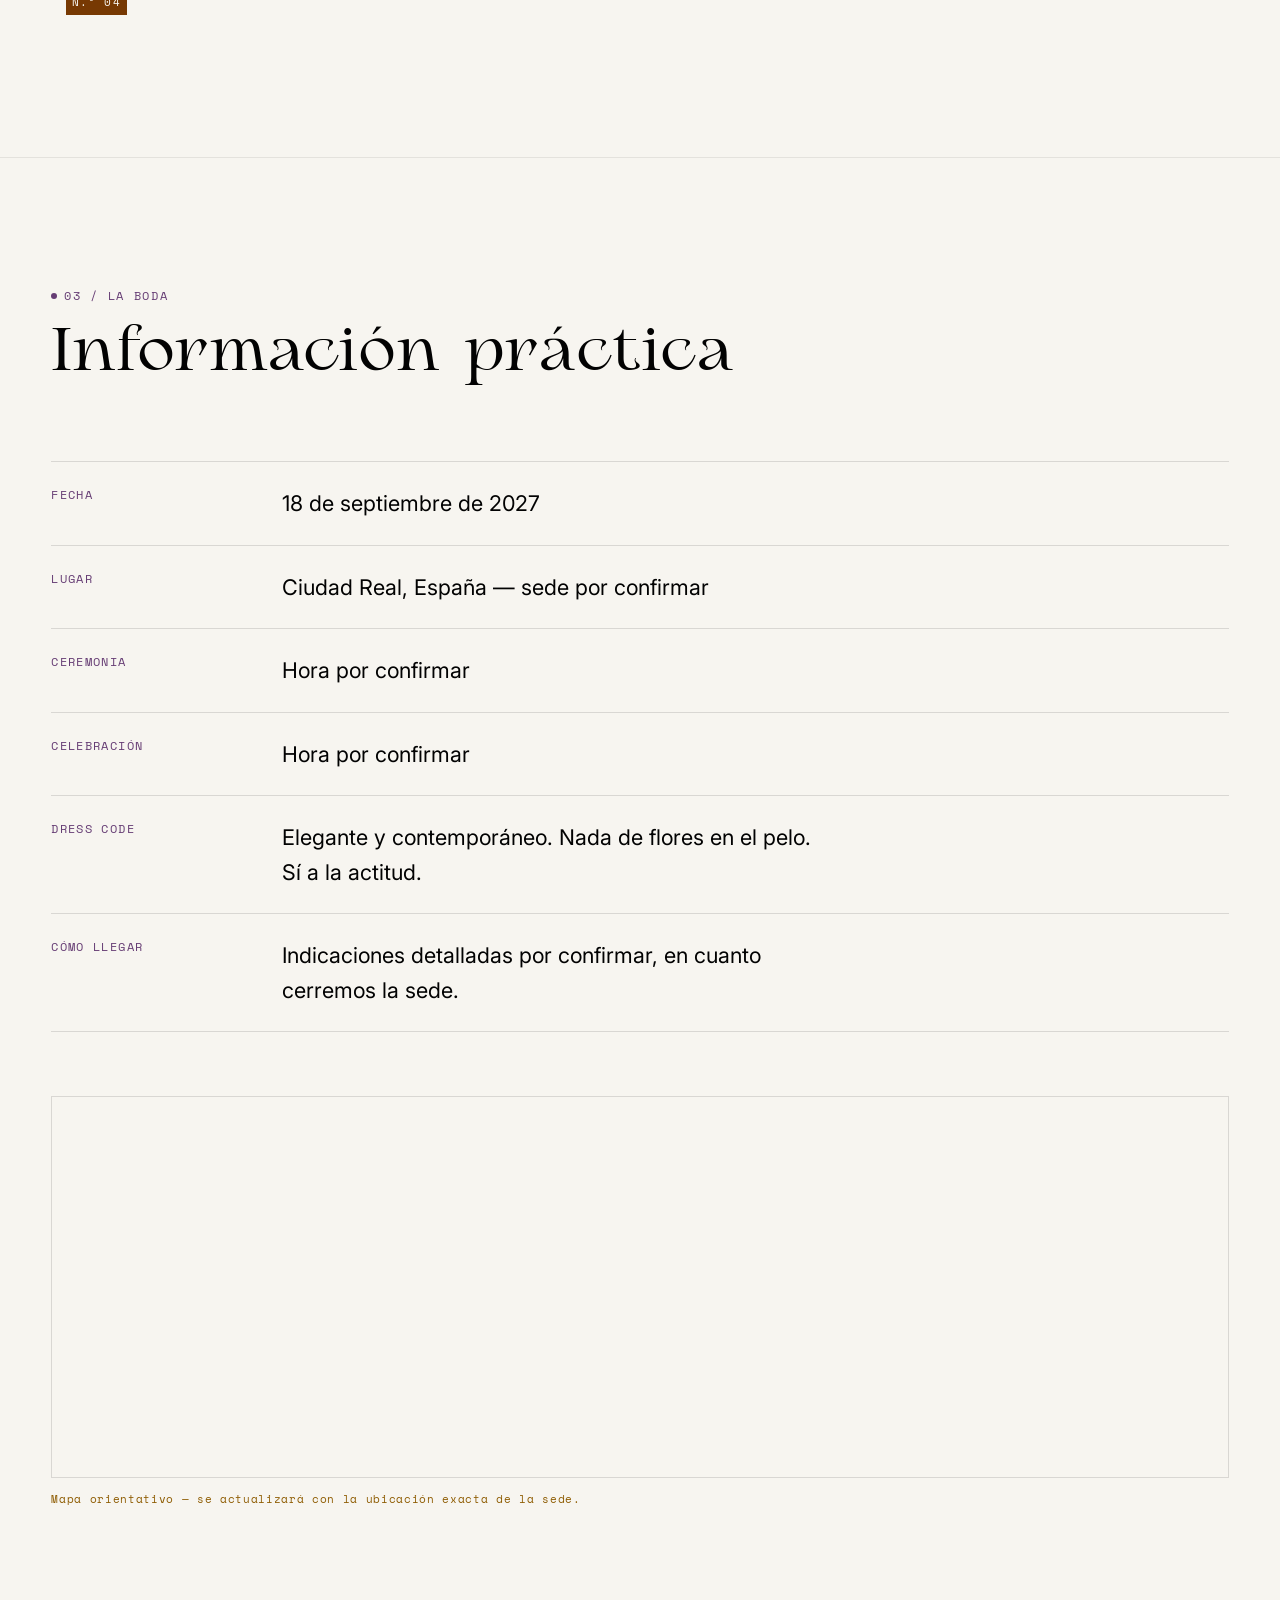
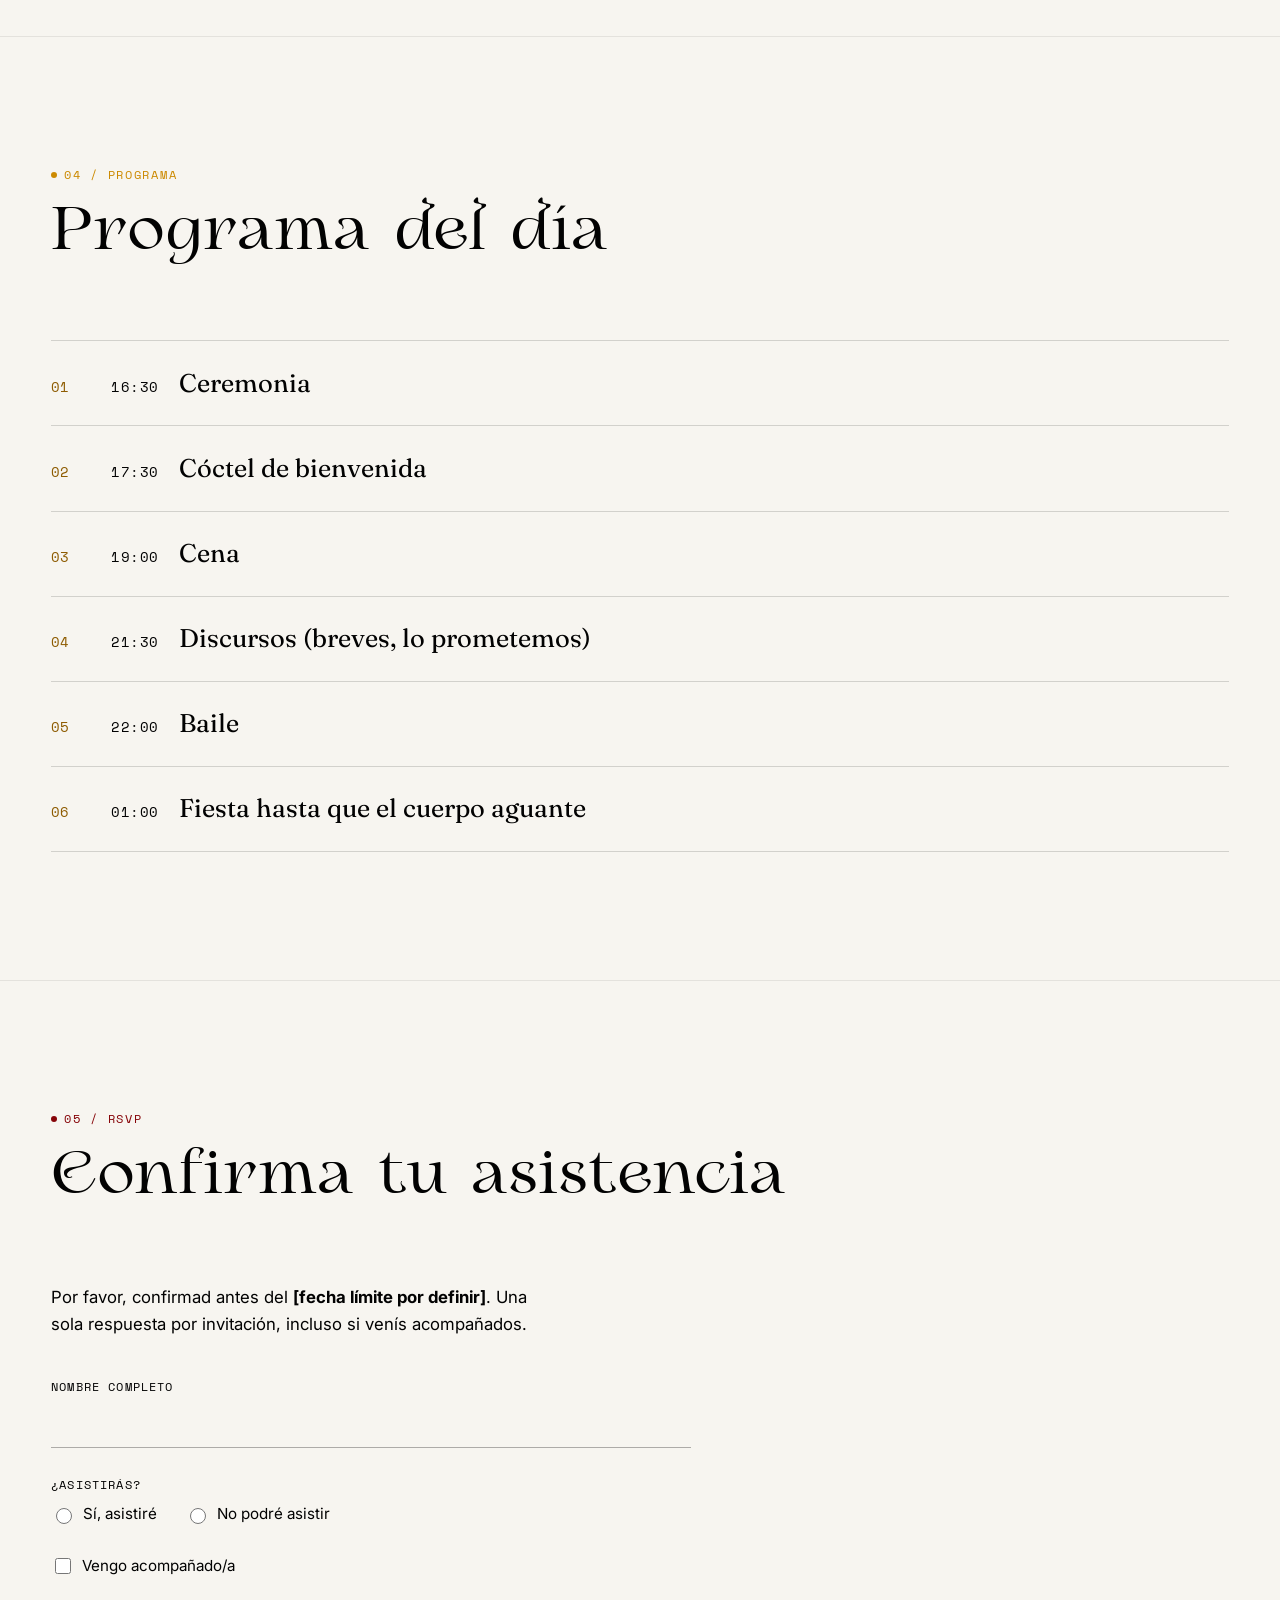
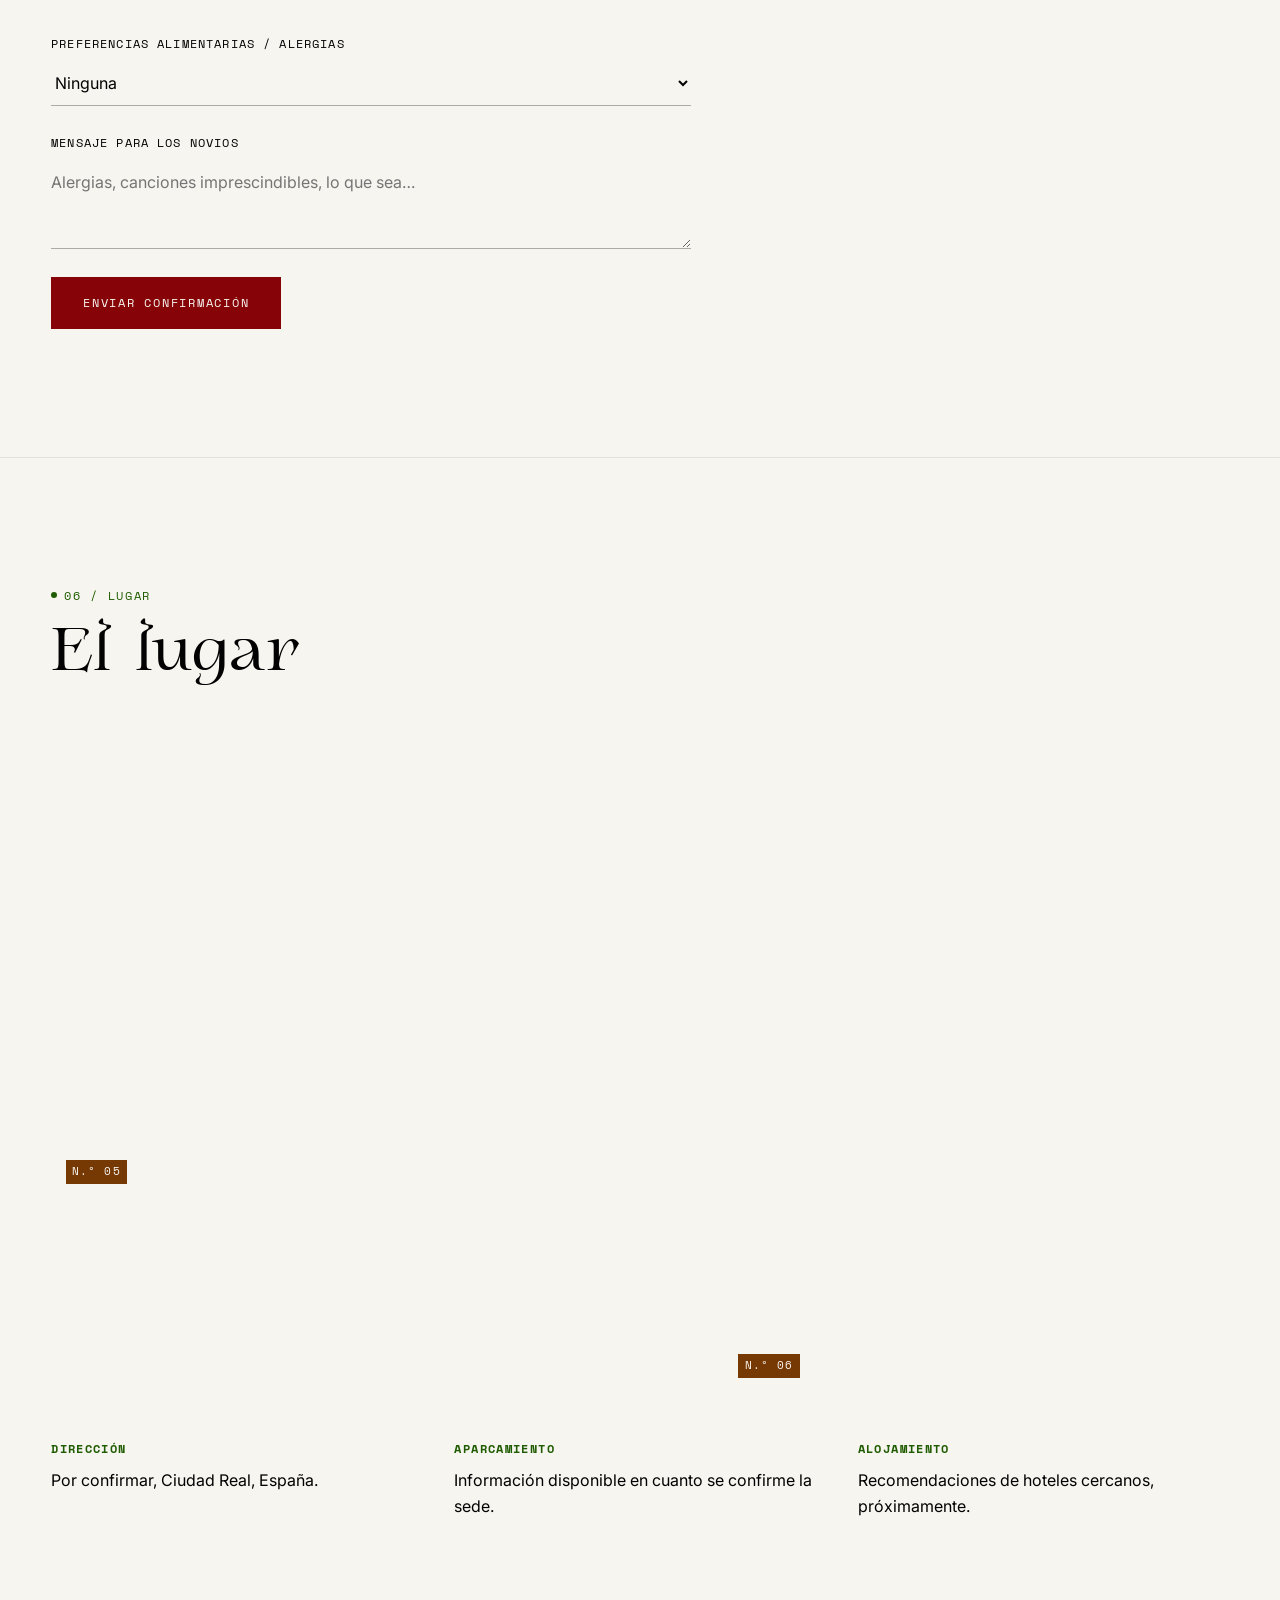
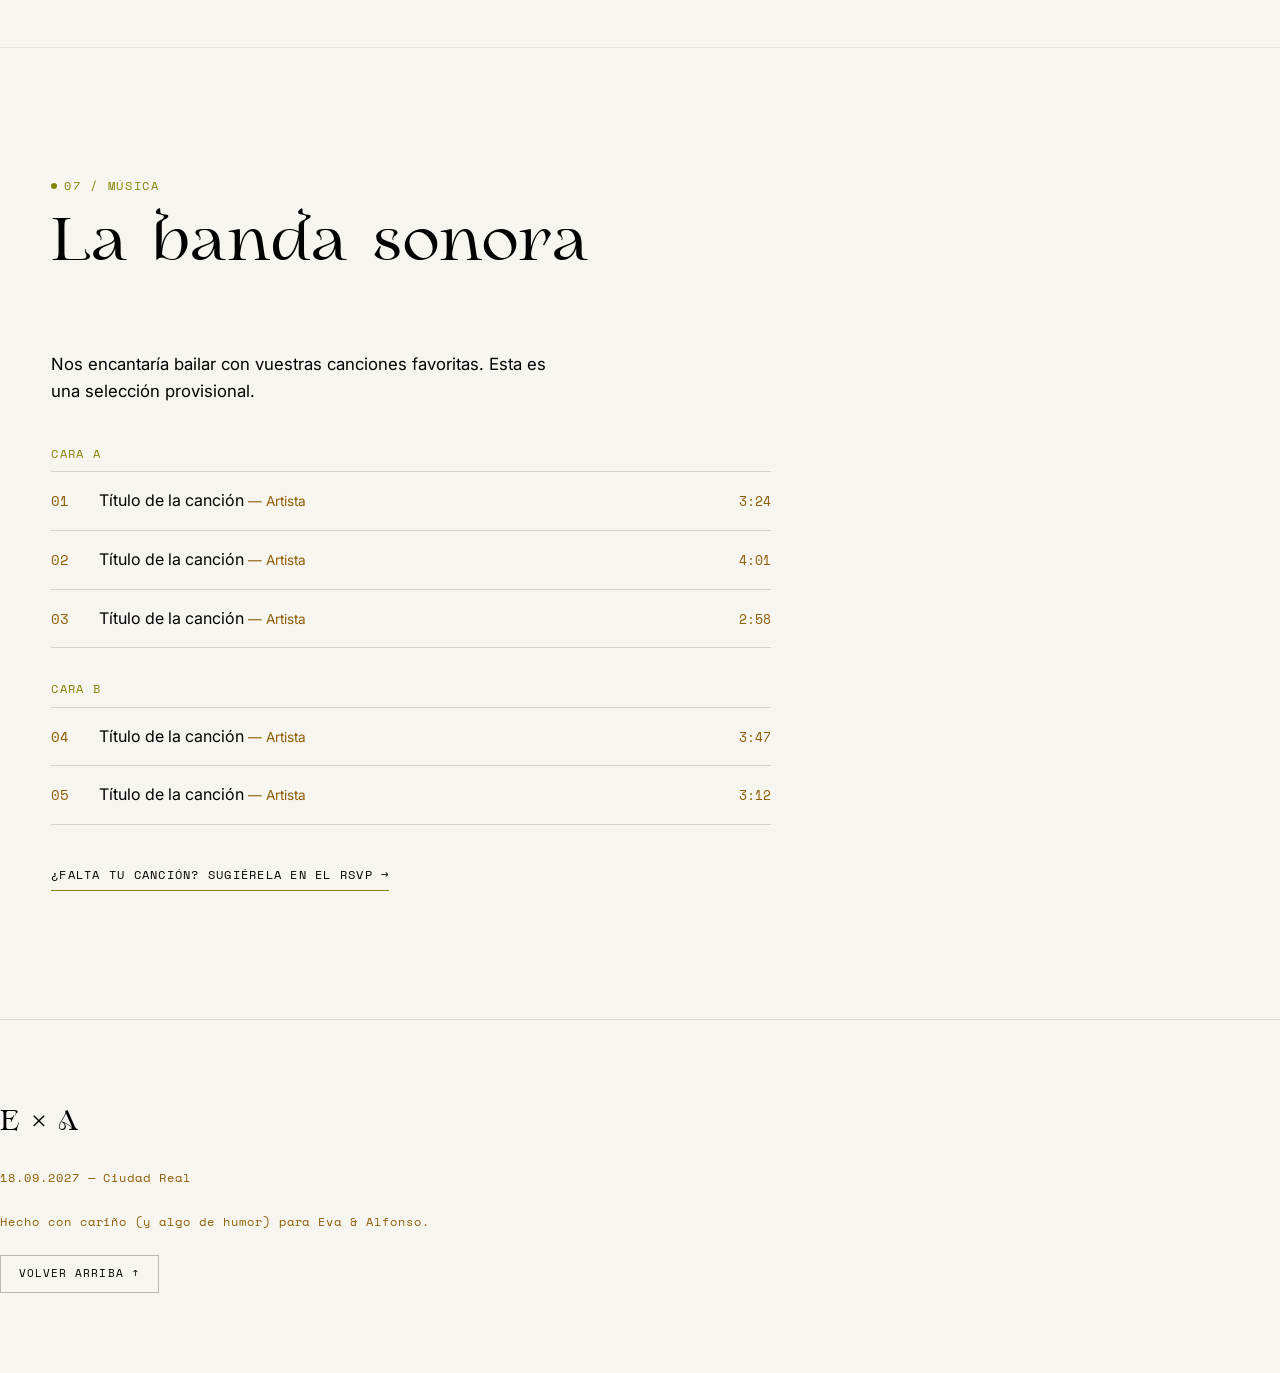
==== commit 1bfd52f5: "Añadir flores coloreadas con la paleta a los lados del título del hero Genera ramo-1.svg y ramo-2.sv" ====
--- a/index.html
+++ b/index.html
@@ -70,10 +70,16 @@
   <!-- ============================== HOME ============================== -->
   <section class="hero" id="home">
     <div class="hero__center" data-reveal>
-      <h1 class="hero__names">Eva <span class="and">y</span> Alfonso</h1>
-      <svg class="hero__rings" viewBox="354 280 97 59" aria-hidden="true">
-        <path fill="currentColor" d="M442.45,290.17c-9.51-10.54-25.31-12-37.18-3.13-2.38,1.77-3.73,1.87-6.21,0-8.81-6.49-18.51-7.29-28.29-2.52-10.13,4.94-15.19,13.46-15.81,25,.49,11,5,20,15.27,25.27s20.28,4.09,29.42-2.93c2-1.56,3.13-1.89,5.37-.19,12.07,9.16,27.49,7.73,37.42-3.22A28.88,28.88,0,0,0,442.45,290.17ZM397,329.63c-8.13,5.38-16.7,6.11-25.38,1.76-8.87-4.45-13.34-11.93-13.77-22,.53-9.81,5-17.25,14-21.53s17.61-3.07,25.77,2.45c1.8,1.21,1.87,2.25.74,4.12-6,10-5.89,20.18.23,30.08C400.32,327.33,398.86,328.38,397,329.63Zm7.07-7.64c-1.07,1.87-1.91,2.6-3.54.35-4.74-6.57-4.85-19.4-.19-25.86,1.37-1.9,2.18-1.61,3.29.12a23.62,23.62,0,0,1,3.79,12.62A24.67,24.67,0,0,1,404.05,322Zm32.56,7.45a25.5,25.5,0,0,1-29.43-.1c-1.95-1.45-2.34-2.54-1-4.84,5.87-10,5.9-20.19-.29-30.09-1.59-2.54-.88-3.81,1.22-5.22a26.61,26.61,0,0,1,15.17-4.75c10.14,0,20.36,7.48,23.49,17.14A24.9,24.9,0,0,1,436.61,329.44Z"/>
-      </svg>
+      <div class="hero__florals">
+        <img class="hero__flower hero__flower--left" src="images/ramo-1.svg" alt="" aria-hidden="true">
+        <div class="hero__title-block">
+          <h1 class="hero__names">Eva <span class="and">y</span> Alfonso</h1>
+          <svg class="hero__rings" viewBox="354 280 97 59" aria-hidden="true">
+            <path fill="currentColor" d="M442.45,290.17c-9.51-10.54-25.31-12-37.18-3.13-2.38,1.77-3.73,1.87-6.21,0-8.81-6.49-18.51-7.29-28.29-2.52-10.13,4.94-15.19,13.46-15.81,25,.49,11,5,20,15.27,25.27s20.28,4.09,29.42-2.93c2-1.56,3.13-1.89,5.37-.19,12.07,9.16,27.49,7.73,37.42-3.22A28.88,28.88,0,0,0,442.45,290.17ZM397,329.63c-8.13,5.38-16.7,6.11-25.38,1.76-8.87-4.45-13.34-11.93-13.77-22,.53-9.81,5-17.25,14-21.53s17.61-3.07,25.77,2.45c1.8,1.21,1.87,2.25.74,4.12-6,10-5.89,20.18.23,30.08C400.32,327.33,398.86,328.38,397,329.63Zm7.07-7.64c-1.07,1.87-1.91,2.6-3.54.35-4.74-6.57-4.85-19.4-.19-25.86,1.37-1.9,2.18-1.61,3.29.12a23.62,23.62,0,0,1,3.79,12.62A24.67,24.67,0,0,1,404.05,322Zm32.56,7.45a25.5,25.5,0,0,1-29.43-.1c-1.95-1.45-2.34-2.54-1-4.84,5.87-10,5.9-20.19-.29-30.09-1.59-2.54-.88-3.81,1.22-5.22a26.61,26.61,0,0,1,15.17-4.75c10.14,0,20.36,7.48,23.49,17.14A24.9,24.9,0,0,1,436.61,329.44Z"/>
+          </svg>
+        </div>
+        <img class="hero__flower hero__flower--right" src="images/ramo-2.svg" alt="" aria-hidden="true">
+      </div>
       <p class="hero__meta">
         <strong>18 · 09 · 2027</strong>
         <span>Ciudad Real — sede por confirmar</span>
--- a/css/style-old.css
+++ b/css/style-old.css
@@ -340,6 +340,21 @@
 
 .hero__center { display: flex; flex-direction: column; align-items: center; }
 
+.hero__florals {
+  display: flex;
+  align-items: center;
+  justify-content: center;
+  gap: clamp(.5rem, 3vw, 2rem);
+}
+.hero__title-block { display: flex; flex-direction: column; align-items: center; }
+
+.hero__flower {
+  height: clamp(90px, 16vw, 200px);
+  width: auto;
+  flex-shrink: 0;
+  display: none;
+}
+
 .hero__names {
   font-family: var(--font-display);
   font-weight: 400;
@@ -752,6 +767,7 @@
   .info-row { grid-template-columns: 14rem 1fr; }
   .lugar__grid { grid-template-columns: 1.3fr 1fr; }
   .lugar__details { grid-template-columns: repeat(3, 1fr); }
+  .hero__flower { display: block; }
 }
 
 @media (min-width: 860px) {
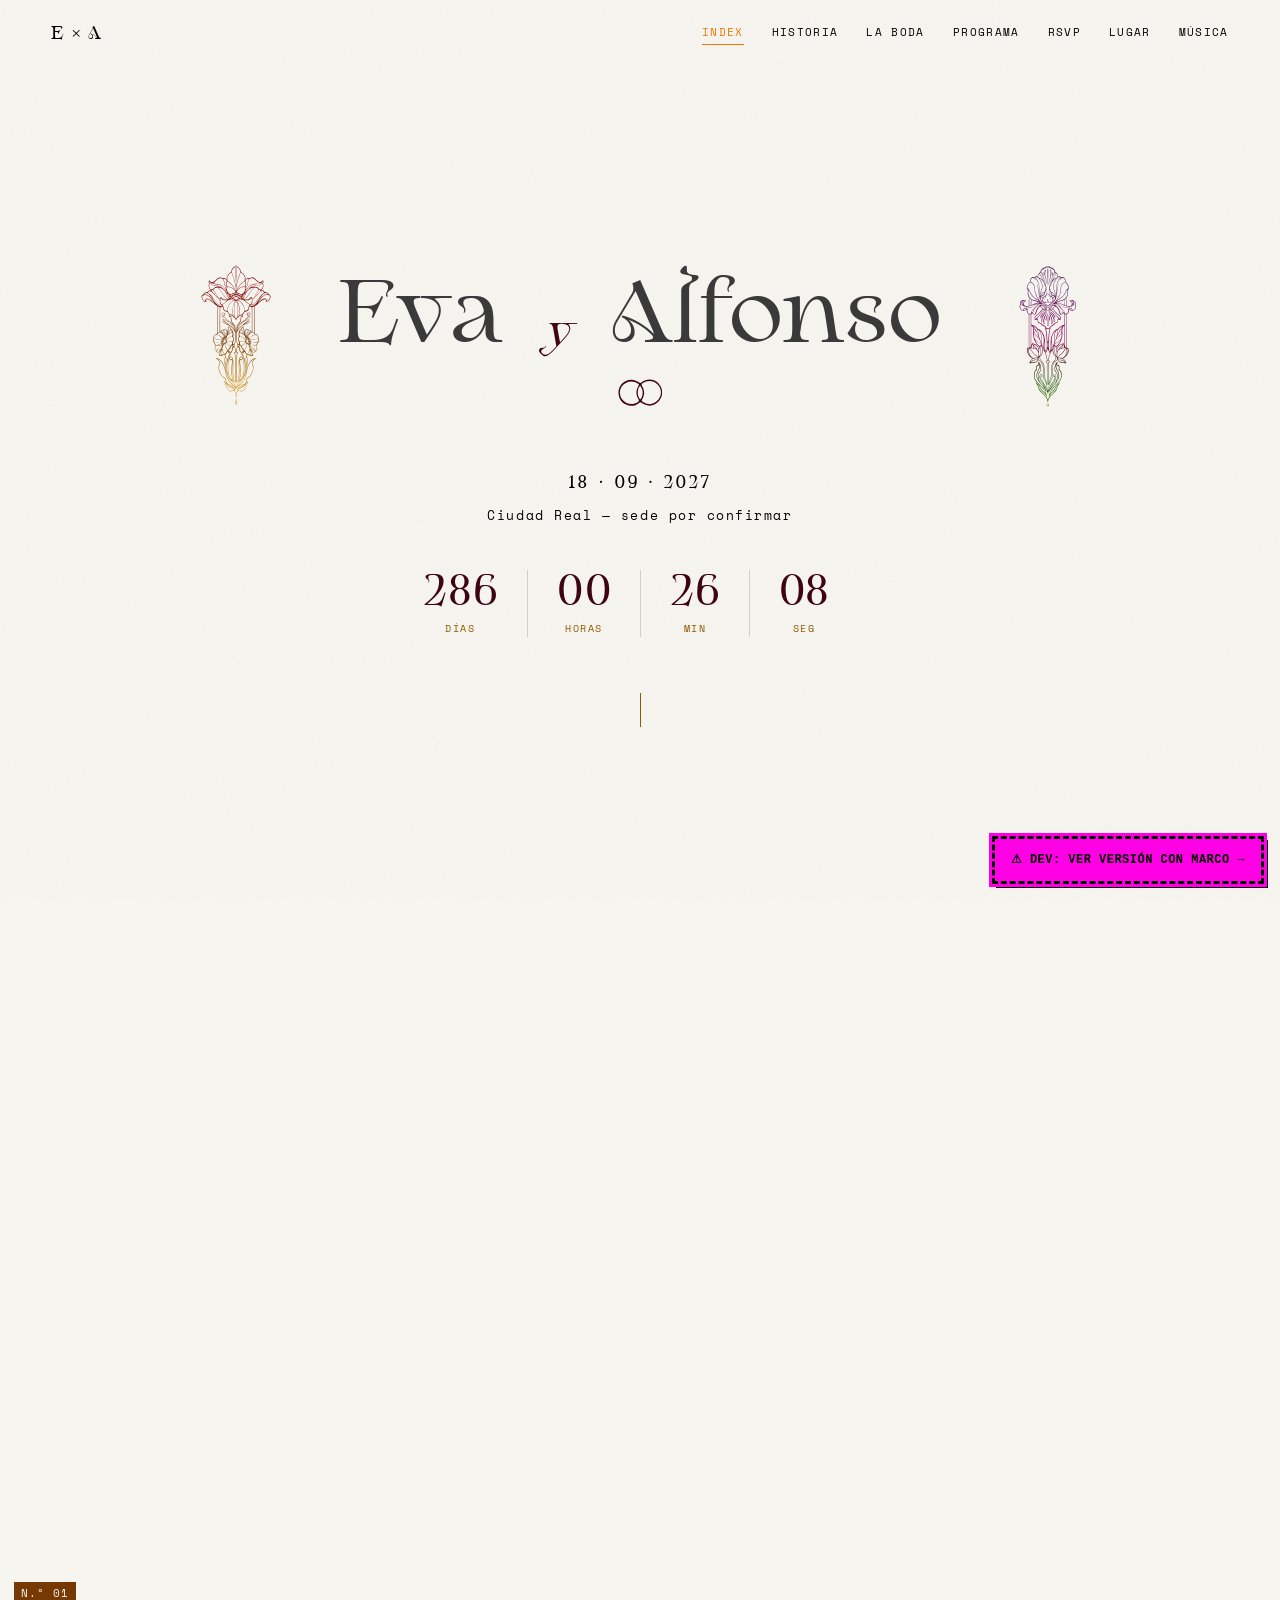
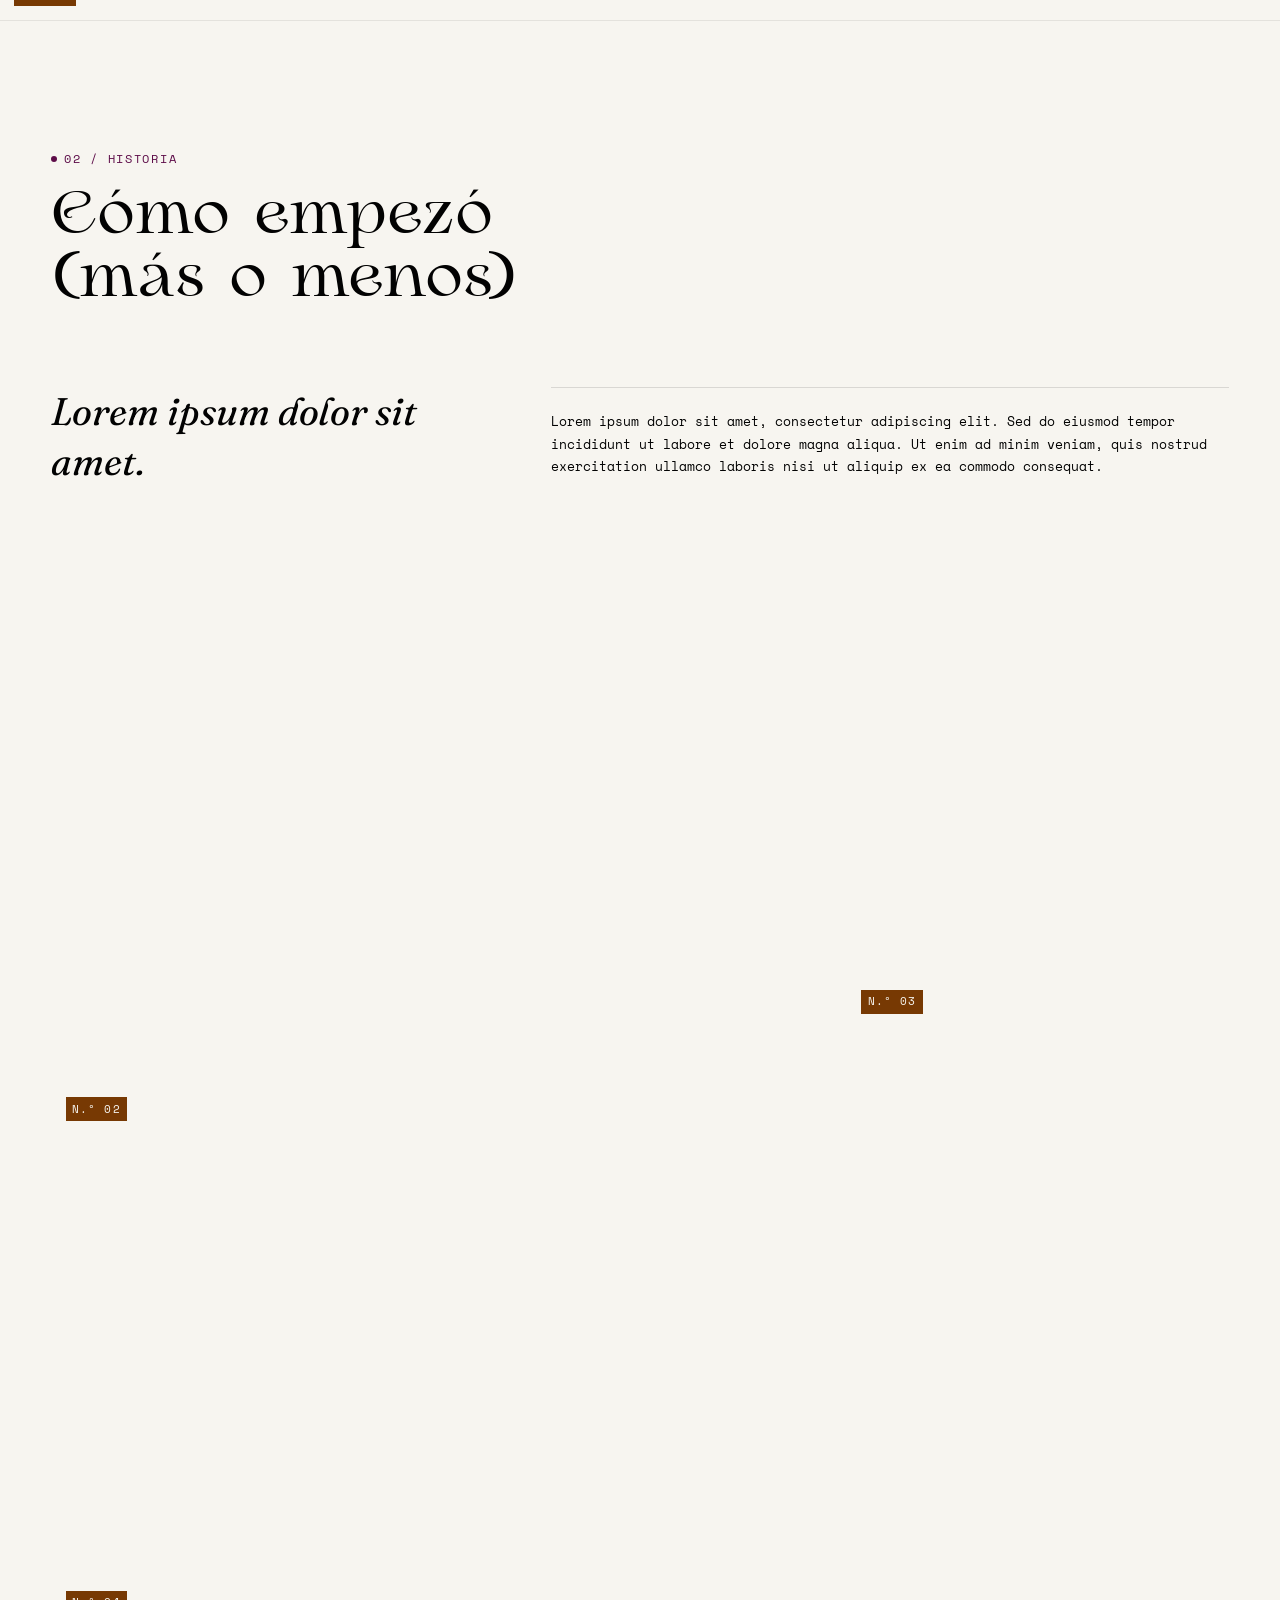
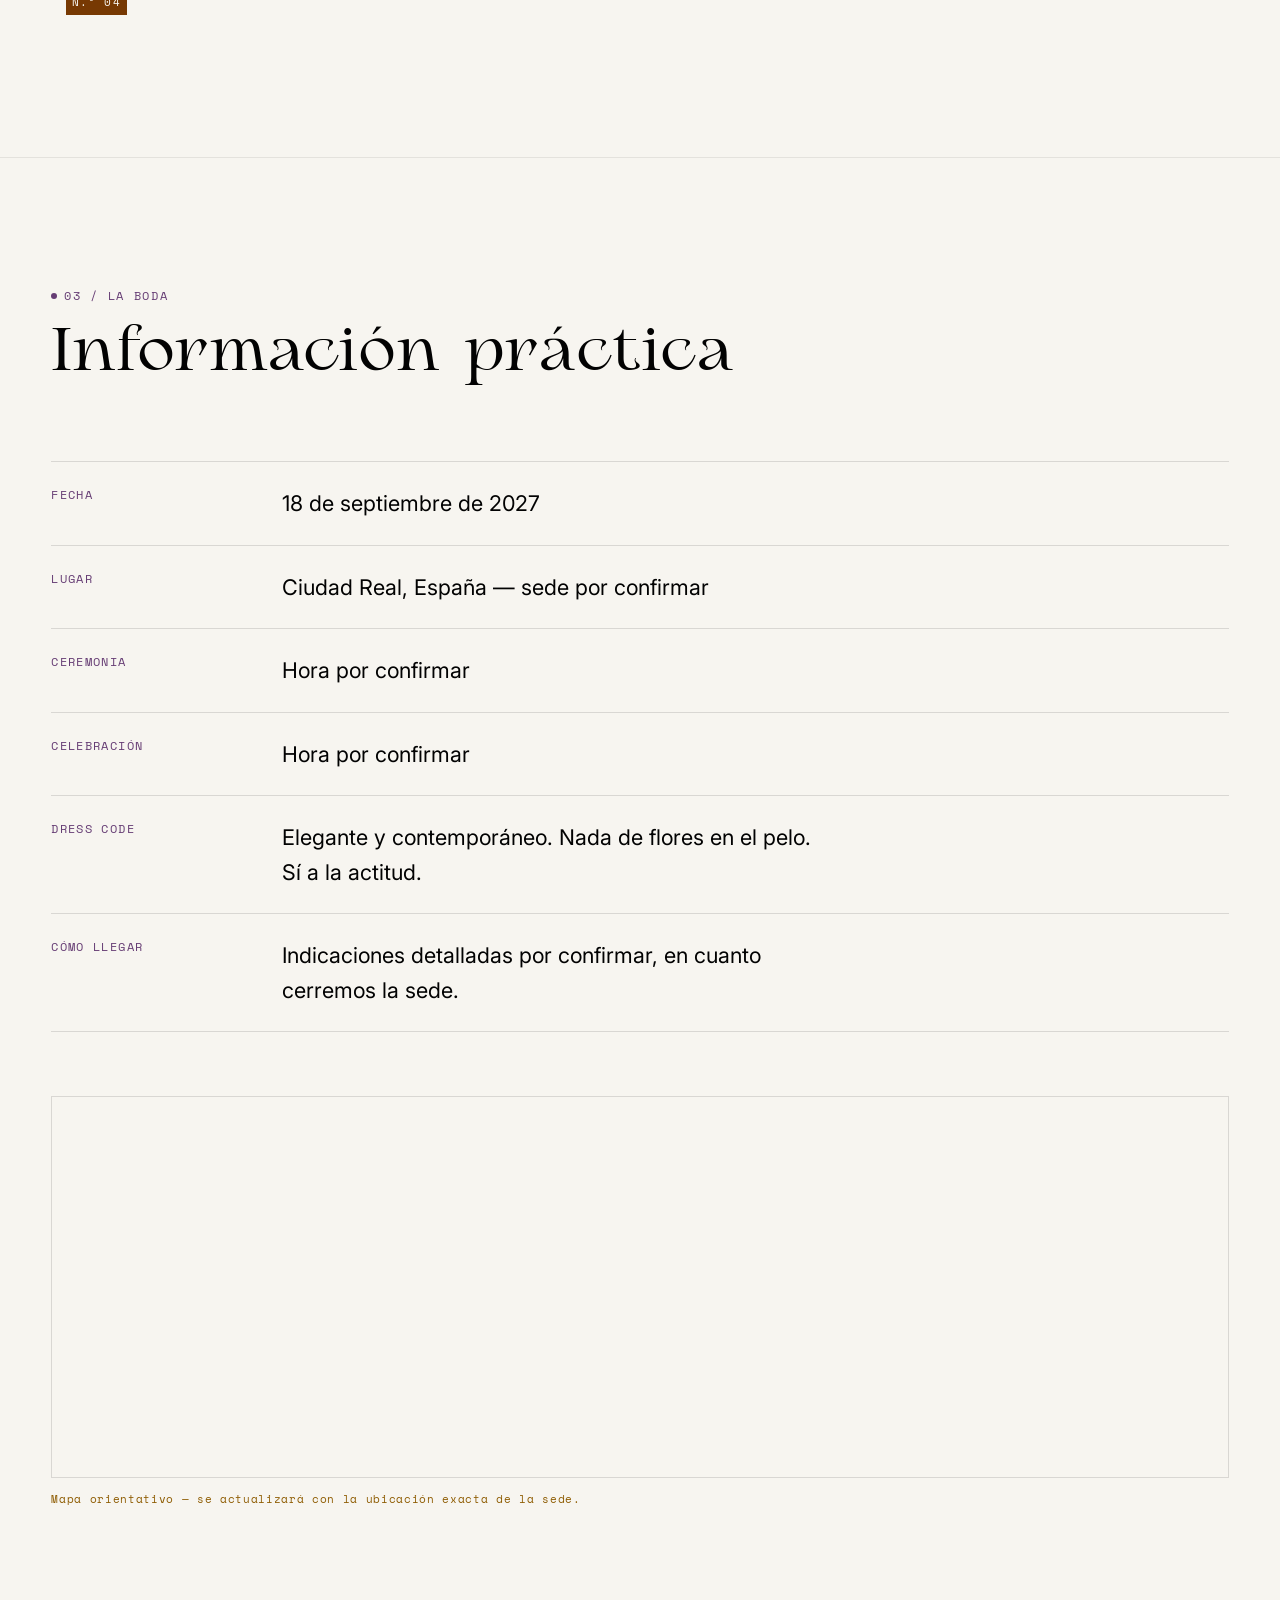
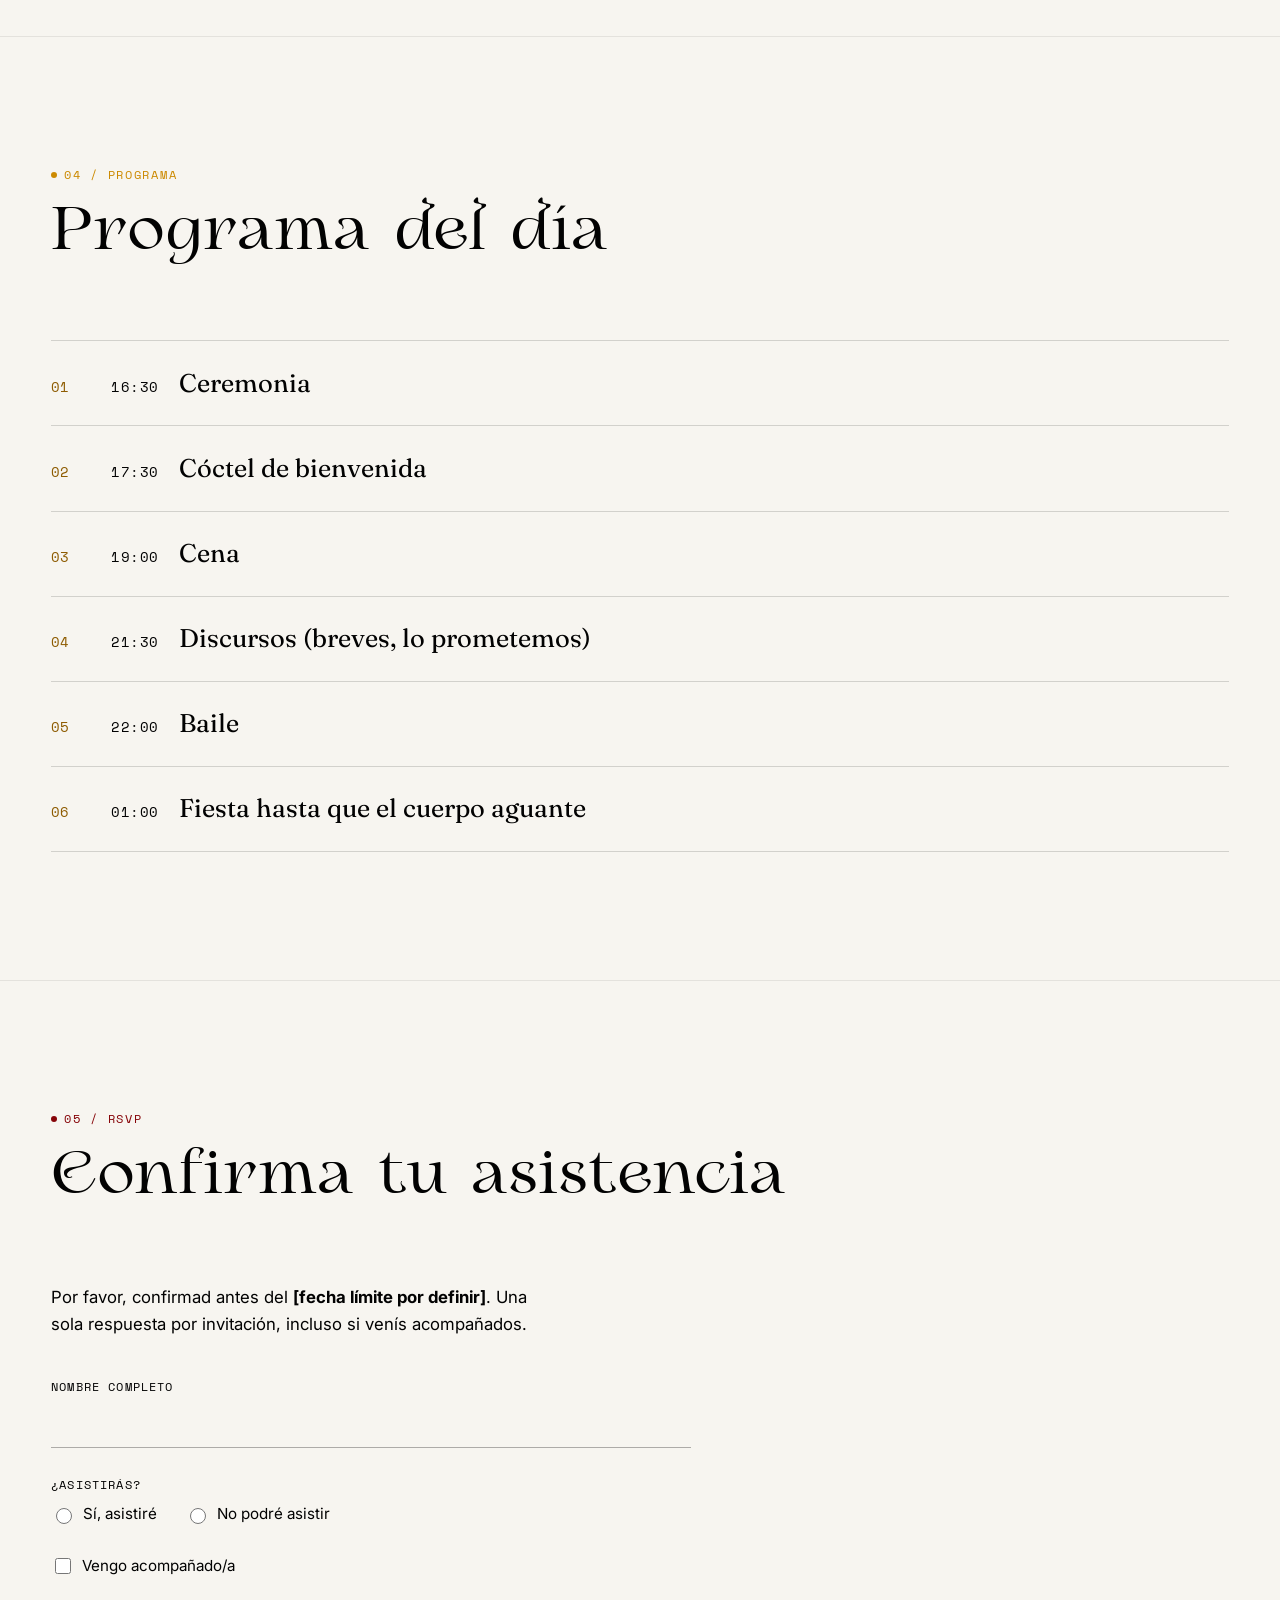
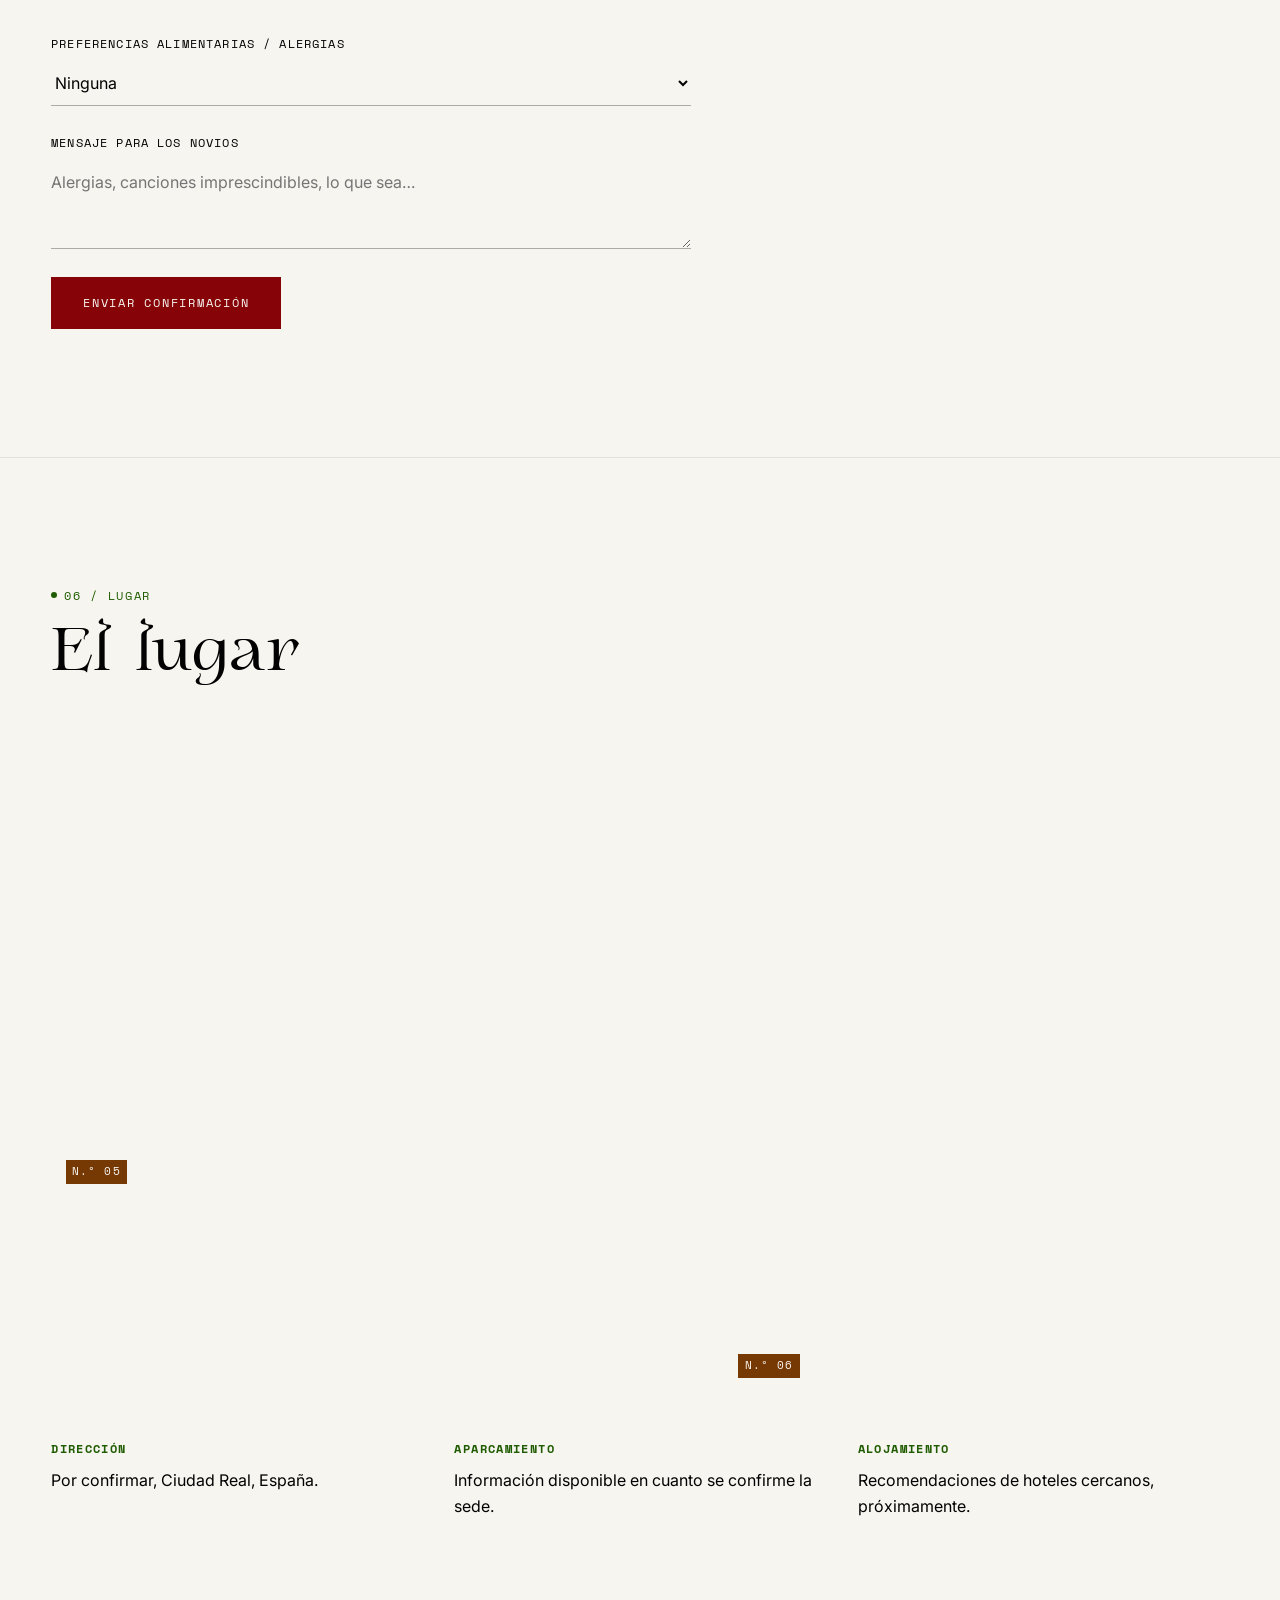
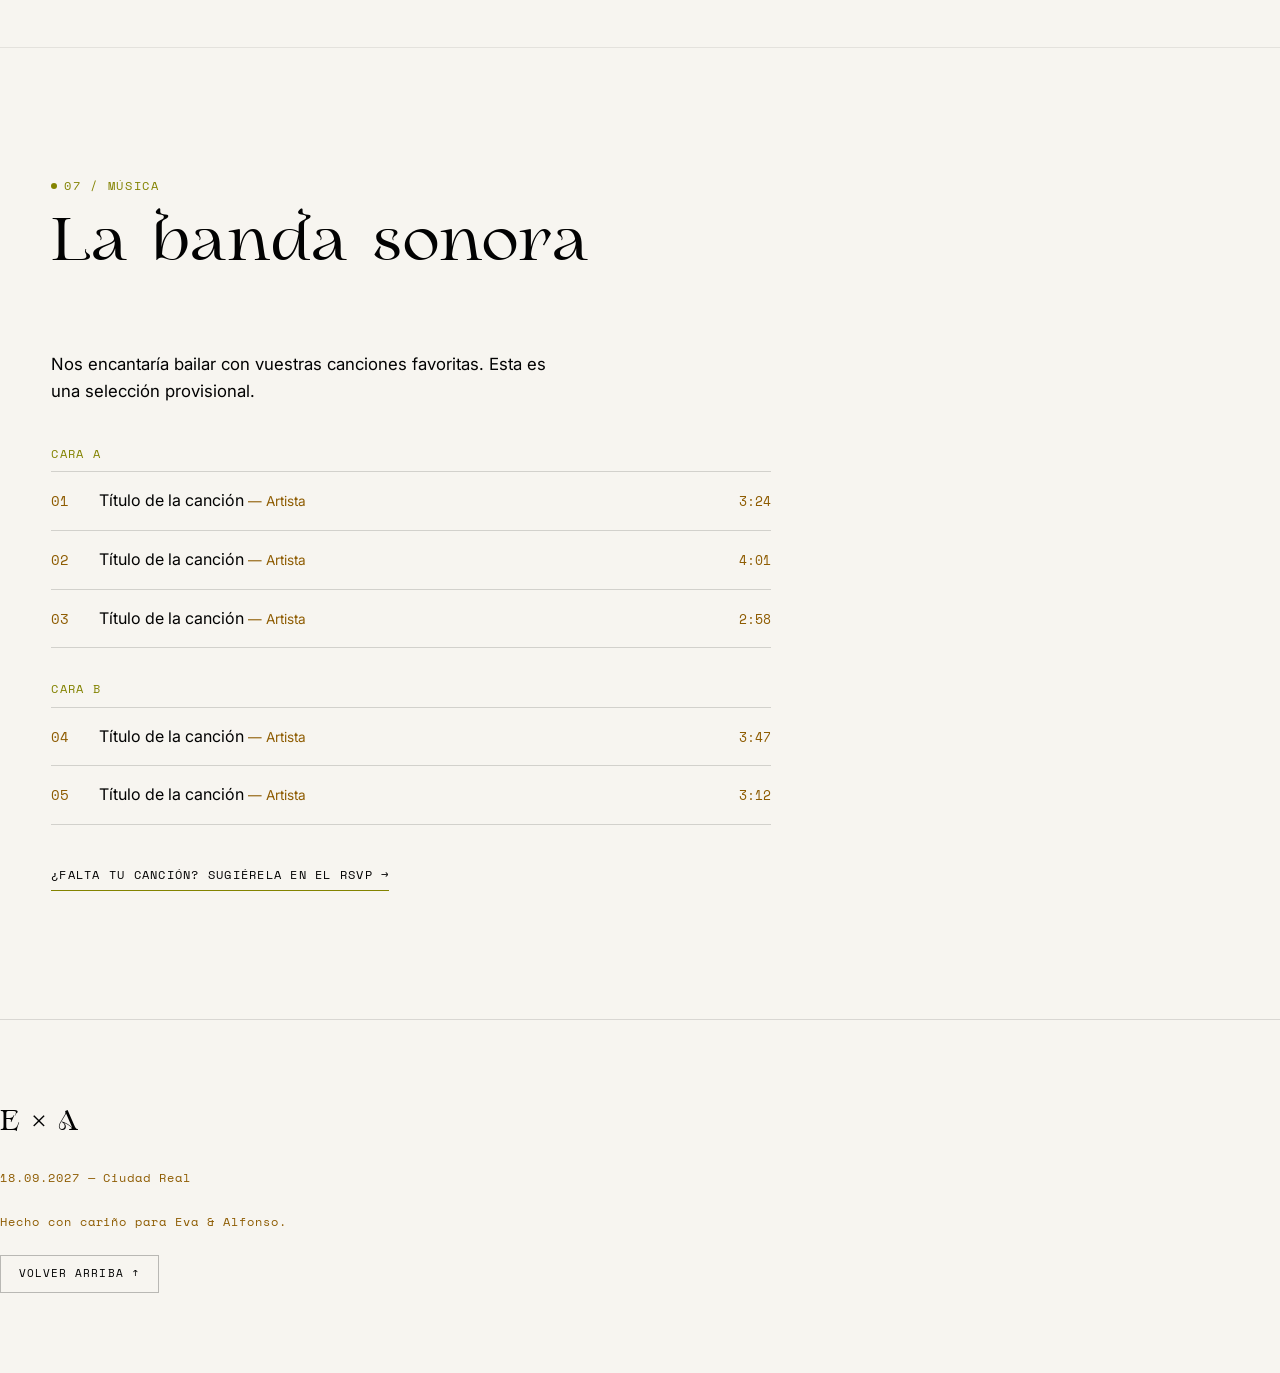
==== commit 44ed7f1c: "Añadir flores al indicador de scroll en móvil y unificar nombres de CSS En index.html (móvil), el in" ====
--- a/index.html
+++ b/index.html
@@ -8,7 +8,7 @@
 <link rel="icon" href="data:image/svg+xml,%3Csvg xmlns='http://www.w3.org/2000/svg' viewBox='0 0 100 100'%3E%3Crect width='100' height='100' fill='%23020202'/%3E%3Ctext x='50' y='60' font-family='Georgia,serif' font-size='34' fill='%23F7F5F0' text-anchor='middle'%3EEA%3C/text%3E%3C/svg%3E">
 <link rel="preconnect" href="https://fonts.googleapis.com">
 <link rel="preconnect" href="https://fonts.gstatic.com" crossorigin>
-<link rel="stylesheet" href="css/style-old.css">
+<link rel="stylesheet" href="css/style.css">
 <style>
   .dev-version-link {
     position: fixed;
@@ -105,7 +105,13 @@
       </div>
     </div>
 
-    <div class="hero__scroll" aria-hidden="true"><span></span></div>
+    <div class="hero__scroll" aria-hidden="true">
+      <span></span>
+      <div class="hero__scroll-flowers">
+        <img class="hero__scroll-flower hero__scroll-flower--left" src="images/ramo-1.svg" alt="" aria-hidden="true">
+        <img class="hero__scroll-flower hero__scroll-flower--right" src="images/ramo-2.svg" alt="" aria-hidden="true">
+      </div>
+    </div>
   </section>
 
   <!-- ============================== FOTOGRAFÍA DE APERTURA ============================== -->
@@ -375,7 +381,7 @@
 <footer class="site-footer">
   <span class="site-footer__mark">E × A</span>
   <span>18.09.2027 — Ciudad Real</span>
-  <span>Hecho con cariño (y algo de humor) para Eva &amp; Alfonso.</span>
+  <span>Hecho con cariño para Eva &amp; Alfonso.</span>
   <a href="#home" class="site-footer__top">Volver arriba ↑</a>
 </footer>
 
--- a/css/style.css
+++ b/css/style.css
@@ -0,0 +1,798 @@
+/* ==========================================================================
+   EVA × ALFONSO — hoja de estilos
+   Estructura: tokens > base > utilidades > componentes > secciones > media
+   ========================================================================== */
+
+/* --- Tipografía externa (Inter = sans funcional, Space Mono = detalle técnico,
+   Fraunces = serif editorial con acentos completos para los títulos) */
+@import url("https://fonts.googleapis.com/css2?family=Inter:wght@400;500;600&family=Space+Mono:wght@400;700&family=Fraunces:ital,wght@0,400;0,500;0,600;1,400&display=swap");
+
+@font-face {
+  font-family: "Nouveau Nostalgia";
+  src: url("../fonts/Nouveau Nostalgia.ttf") format("truetype");
+  font-weight: normal;
+  font-style: normal;
+  font-display: swap;
+}
+
+/* --------------------------------------------------------------------------
+   TOKENS
+   -------------------------------------------------------------------------- */
+:root {
+  /* Paleta base (editable a demanda) */
+  --ink: #020202;
+  --paper: #F7F5F0;
+  --wine: #3E0415;
+  --burgundy: #860408;
+  --plum: #5D0C48;
+  --purple: #663D74;
+  --magenta: #8F0155;
+  --rust: #773903;
+  --brown: #8E5C02;
+  --mustard: #CC8A02;
+  --orange: #F07802;
+  --olive: #545310;
+  --green: #1F5C01;
+  --yellow-green: #838300;
+  --stone-grey: #3A3A3A;                  /* gris neutro, fuera de la paleta de color, para titulares suavizados */
+
+  /* Asignación semántica — cambiar aquí para recolorear una sección entera */
+  --color-bg: var(--paper);
+  --color-text: var(--ink);
+  --color-interaction: var(--orange);   /* hover / CTA global / cursor */
+  --color-graphic: var(--rust);          /* marcas y etiquetas de foto */
+  --color-secondary: var(--brown);       /* texto meta / secundario */
+  --color-selection: var(--magenta);     /* selección de texto */
+  --color-heading-soft: var(--stone-grey); /* titular portada, más suave que --ink */
+
+  --accent-home: var(--wine);
+  --accent-historia: var(--plum);
+  --accent-boda: var(--purple);
+  --accent-programa: var(--mustard);
+  --accent-rsvp: var(--burgundy);
+  --accent-lugar: var(--green);
+  --accent-musica: var(--yellow-green);
+
+  /* Tipografía */
+  --font-display: "Nouveau Nostalgia", "Times New Roman", serif; /* display con acentos: nombres, monograma, encabezados */
+  --font-serif: "Fraunces", Georgia, serif;                     /* serif editorial: cuerpo destacado */
+  --font-sans: "Inter", -apple-system, BlinkMacSystemFont, "Segoe UI", sans-serif;
+  --font-mono: "Space Mono", "Courier New", monospace;
+
+  /* Ritmo */
+  --gutter: clamp(1.25rem, 4vw, 3.5rem);
+  --section-pad: clamp(4rem, 10vw, 9rem);
+  --ease: cubic-bezier(.16, .84, .38, 1);
+}
+
+/* --------------------------------------------------------------------------
+   RESET / BASE
+   -------------------------------------------------------------------------- */
+*, *::before, *::after { box-sizing: border-box; }
+html { scroll-behavior: smooth; }
+@media (prefers-reduced-motion: reduce) {
+  html { scroll-behavior: auto; }
+  *, *::before, *::after { animation-duration: .001ms !important; transition-duration: .001ms !important; }
+}
+
+body {
+  margin: 0;
+  background: var(--color-bg);
+  color: var(--color-text);
+  font-family: var(--font-sans);
+  font-size: 16px;
+  line-height: 1.6;
+  -webkit-font-smoothing: antialiased;
+  position: relative;
+  overflow-x: hidden;
+}
+
+/* Grano analógico sutil sobre toda la página */
+body::before {
+  content: "";
+  position: fixed;
+  inset: 0;
+  z-index: 2000;
+  pointer-events: none;
+  opacity: .05;
+  mix-blend-mode: multiply;
+  background-image: url("data:image/svg+xml;utf8,<svg xmlns='http://www.w3.org/2000/svg'><filter id='n'><feTurbulence type='fractalNoise' baseFrequency='0.85' numOctaves='2' stitchTiles='stitch'/></filter><rect width='100%25' height='100%25' filter='url(%23n)'/></svg>");
+}
+
+img { max-width: 100%; display: block; }
+a { color: inherit; text-decoration: none; }
+button { font: inherit; cursor: pointer; }
+h1, h2, h3, p, dl, dd, figure { margin: 0; }
+ul { margin: 0; padding: 0; list-style: none; }
+
+::selection { background: var(--color-selection); color: var(--paper); }
+
+/* --------------------------------------------------------------------------
+   UTILIDADES
+   -------------------------------------------------------------------------- */
+.container {
+  max-width: 1440px;
+  margin-inline: auto;
+  padding-inline: var(--gutter);
+}
+
+.eyebrow {
+  display: inline-flex;
+  align-items: center;
+  gap: .6em;
+  font-family: var(--font-mono);
+  font-size: .75rem;
+  letter-spacing: .14em;
+  text-transform: uppercase;
+  color: var(--section-accent, var(--ink));
+}
+.eyebrow::before {
+  content: "";
+  width: .5em;
+  height: .5em;
+  border-radius: 50%;
+  background: currentColor;
+}
+
+.visually-hidden {
+  position: absolute; width: 1px; height: 1px; padding: 0; margin: -1px;
+  overflow: hidden; clip: rect(0,0,0,0); white-space: nowrap; border: 0;
+}
+
+.section {
+  padding-block: var(--section-pad);
+  border-top: 1px solid rgba(2,2,2,.08);
+  position: relative;
+}
+
+.section-head {
+  display: flex;
+  flex-direction: column;
+  gap: 1rem;
+  margin-bottom: clamp(2.5rem, 6vw, 5rem);
+}
+
+.section-title {
+  font-family: var(--font-display);
+  font-weight: 400;
+  font-size: clamp(2.1rem, 5vw, 3.75rem);
+  line-height: 1.05;
+  max-width: 20ch;
+}
+
+/* Revelado al hacer scroll */
+[data-reveal] {
+  opacity: 0;
+  transform: translateY(28px);
+  transition: opacity .9s var(--ease), transform .9s var(--ease);
+  transition-delay: var(--reveal-delay, 0s);
+}
+[data-reveal].is-visible { opacity: 1; transform: translateY(0); }
+
+/* --------------------------------------------------------------------------
+   CURSOR PERSONALIZADO (solo dispositivos con puntero fino)
+   -------------------------------------------------------------------------- */
+#cursor-dot {
+  position: fixed;
+  top: 0; left: 0;
+  width: 64px; height: 64px;
+  margin: -32px 0 0 -32px;
+  border-radius: 50%;
+  background: var(--color-interaction);
+  color: var(--paper);
+  font-family: var(--font-mono);
+  font-size: .65rem;
+  letter-spacing: .1em;
+  text-transform: uppercase;
+  display: flex;
+  align-items: center;
+  justify-content: center;
+  z-index: 500;
+  pointer-events: none;
+  opacity: 0;
+  transition: opacity .35s var(--ease);
+  mix-blend-mode: normal;
+}
+#cursor-dot.is-active { opacity: 1; }
+@media (hover: none), (pointer: coarse) {
+  #cursor-dot { display: none; }
+}
+body.has-custom-cursor .photo { cursor: none; }
+
+/* --------------------------------------------------------------------------
+   NAV
+   -------------------------------------------------------------------------- */
+.site-nav {
+  position: fixed;
+  top: 0; left: 0; right: 0;
+  z-index: 900;
+  display: flex;
+  align-items: center;
+  justify-content: space-between;
+  padding: 1.25rem var(--gutter);
+  font-family: var(--font-mono);
+  font-size: .7rem;
+  letter-spacing: .12em;
+  text-transform: uppercase;
+  transition: background .4s var(--ease), border-color .4s var(--ease);
+  border-bottom: 1px solid transparent;
+}
+.site-nav.is-scrolled {
+  background: rgba(247,245,240,.88);
+  backdrop-filter: blur(6px);
+  border-bottom-color: rgba(2,2,2,.1);
+}
+
+.site-nav__mark {
+  font-family: var(--font-display);
+  font-size: 1.1rem;
+  letter-spacing: 0;
+  text-transform: none;
+}
+
+.site-nav__links {
+  display: none;
+  gap: 1.75rem;
+}
+.site-nav__links a {
+  position: relative;
+  padding-bottom: .3rem;
+}
+.site-nav__links a::after {
+  content: "";
+  position: absolute;
+  left: 0; bottom: 0;
+  width: 0%;
+  height: 1px;
+  background: var(--color-interaction);
+  transition: width .35s var(--ease);
+}
+.site-nav__links a:hover::after,
+.site-nav__links a.is-active::after {
+  width: 100%;
+}
+.site-nav__links a.is-active { color: var(--color-interaction); }
+
+.site-nav__toggle {
+  background: none;
+  border: none;
+  color: var(--color-text);
+  display: inline-flex;
+  flex-direction: column;
+  gap: 5px;
+  padding: .5rem;
+}
+.site-nav__toggle span { width: 22px; height: 1px; background: currentColor; display: block; }
+
+.mobile-menu {
+  position: fixed;
+  inset: 0;
+  z-index: 950;
+  background: var(--ink);
+  color: var(--paper);
+  display: flex;
+  flex-direction: column;
+  justify-content: center;
+  gap: 1.5rem;
+  padding: var(--gutter);
+  transform: translateY(-100%);
+  transition: transform .5s var(--ease);
+}
+.mobile-menu.is-open { transform: translateY(0); }
+.mobile-menu a {
+  font-family: var(--font-serif);
+  font-size: clamp(2rem, 8vw, 3rem);
+}
+.mobile-menu__close {
+  position: absolute;
+  top: 1.25rem; right: var(--gutter);
+  background: none; border: none; color: var(--paper);
+  font-family: var(--font-mono); font-size: .75rem; letter-spacing: .12em; text-transform: uppercase;
+}
+
+/* --------------------------------------------------------------------------
+   COMPONENTE: PHOTO
+   Si la imagen aún no existe, queda un hueco en blanco reservado
+   (misma proporción, sin decoración) a la espera de la foto o del dibujo.
+   -------------------------------------------------------------------------- */
+.photo {
+  position: relative;
+  aspect-ratio: var(--ratio, 4/5);
+  overflow: hidden;
+  background: var(--paper);
+  isolation: isolate;
+}
+.photo__img {
+  width: 100%; height: 100%;
+  object-fit: cover;
+  filter: grayscale(.08) contrast(1.05);
+  transition: transform .8s var(--ease);
+}
+.photo:hover .photo__img { transform: scale(1.035); }
+
+.photo.is-empty .photo__img { display: none; }
+
+.photo__tag {
+  position: absolute;
+  left: .9rem; bottom: .9rem;
+  font-family: var(--font-mono);
+  font-size: .68rem;
+  letter-spacing: .1em;
+  text-transform: uppercase;
+  color: var(--paper);
+  background: var(--color-graphic);
+  padding: .3em .6em;
+  z-index: 1;
+}
+
+/* --------------------------------------------------------------------------
+   HERO
+   -------------------------------------------------------------------------- */
+.hero {
+  min-height: 100svh;
+  display: flex;
+  flex-direction: column;
+  align-items: center;
+  justify-content: center;
+  text-align: center;
+  padding-block: clamp(5rem, 12vw, 7rem) 3rem;
+}
+
+.hero__center { display: flex; flex-direction: column; align-items: center; }
+
+.hero__florals {
+  display: flex;
+  align-items: center;
+  justify-content: center;
+  gap: clamp(.5rem, 3vw, 2rem);
+}
+.hero__title-block { display: flex; flex-direction: column; align-items: center; }
+
+.hero__flower {
+  height: clamp(90px, 16vw, 200px);
+  width: auto;
+  flex-shrink: 0;
+  display: none;
+}
+
+.hero__names {
+  font-family: var(--font-display);
+  font-weight: 400;
+  font-size: clamp(2.75rem, 7vw, 5.5rem);
+  line-height: 1.1;
+  letter-spacing: -.01em;
+  color: var(--color-heading-soft);
+}
+.hero__names .and {
+  font-size: .5em;
+  font-style: italic;
+  color: var(--accent-home);
+  vertical-align: -0.1em;
+  padding-inline: .12em;
+}
+
+.hero__rings {
+  width: clamp(2rem, 5vw, 2.8rem);
+  height: auto;
+  color: var(--accent-home);
+  margin-top: .9rem;
+}
+
+.hero__meta {
+  margin-top: 2rem;
+  display: flex;
+  flex-direction: column;
+  gap: .5rem;
+  font-family: var(--font-mono);
+  font-size: .8rem;
+  letter-spacing: .12em;
+}
+.hero__meta strong {
+  font-family: var(--font-display);
+  font-weight: 400;
+  font-size: 1.4em;
+  letter-spacing: .1em;
+  display: inline-block;
+  animation: dateBreathe 6s ease-in-out infinite;
+}
+@keyframes dateBreathe {
+  0%, 100% { opacity: .92; }
+  50% { opacity: 1; }
+}
+
+.countdown {
+  display: flex;
+  margin-top: 2.75rem;
+}
+.countdown__unit {
+  display: flex;
+  flex-direction: column;
+  align-items: center;
+  gap: .4rem;
+  padding-inline: clamp(.9rem, 3vw, 1.75rem);
+  border-left: 1px solid rgba(2,2,2,.15);
+}
+.countdown__unit:first-child { border-left: none; padding-left: 0; }
+.countdown__value {
+  font-family: var(--font-display);
+  font-size: clamp(1.75rem, 4.5vw, 2.75rem);
+  line-height: 1;
+  font-variant-numeric: tabular-nums;
+  color: var(--accent-home);
+}
+.countdown__label {
+  font-family: var(--font-mono);
+  font-size: .62rem;
+  letter-spacing: .16em;
+  text-transform: uppercase;
+  color: var(--color-secondary);
+}
+.countdown__done {
+  font-family: var(--font-mono);
+  font-size: .8rem;
+  letter-spacing: .12em;
+  text-transform: uppercase;
+  color: var(--accent-home);
+}
+
+.opening-photo {
+  --ratio: 21/9;
+  width: 100%;
+}
+
+.hero__scroll {
+  margin-top: 3.5rem;
+  display: flex;
+  flex-direction: column;
+  align-items: center;
+  justify-content: center;
+  gap: clamp(1rem, 5vw, 1.75rem);
+  color: var(--color-secondary);
+}
+.hero__scroll span {
+  width: 1px; height: 34px;
+  background: currentColor;
+  position: relative;
+  overflow: hidden;
+}
+.hero__scroll-flowers {
+  display: flex;
+  align-items: flex-end;
+  justify-content: center;
+  gap: clamp(1.5rem, 8vw, 3rem);
+}
+.hero__scroll-flower {
+  height: clamp(80px, 26vw, 150px);
+  width: auto;
+  flex-shrink: 0;
+  display: block;
+}
+.hero__scroll span::after {
+  content: "";
+  position: absolute; top: -100%; left: 0; right: 0;
+  height: 100%;
+  background: var(--color-interaction);
+  animation: scrollLine 2.2s var(--ease) infinite;
+}
+@keyframes scrollLine {
+  0% { top: -100%; }
+  60% { top: 100%; }
+  100% { top: 100%; }
+}
+
+/* --------------------------------------------------------------------------
+   HISTORIA
+   -------------------------------------------------------------------------- */
+#historia { --section-accent: var(--accent-historia); }
+
+.historia__grid {
+  display: grid;
+  grid-template-columns: 1fr;
+  gap: clamp(2rem, 5vw, 3rem);
+}
+
+.historia__pull {
+  font-family: var(--font-serif);
+  font-style: italic;
+  font-size: clamp(1.6rem, 3.4vw, 2.4rem);
+  line-height: 1.3;
+  max-width: 16ch;
+}
+
+.historia__facts {
+  display: flex;
+  flex-direction: column;
+  gap: 1.1rem;
+  font-family: var(--font-mono);
+  font-size: .82rem;
+  line-height: 1.7;
+  border-top: 1px solid rgba(2,2,2,.12);
+  padding-top: 1.4rem;
+}
+.historia__facts dt { color: var(--accent-historia); text-transform: uppercase; letter-spacing: .08em; }
+.historia__facts dd { color: var(--ink); margin: 0 0 .8rem; font-family: var(--font-sans); font-size: .95rem; }
+
+.historia__photos {
+  display: grid;
+  grid-template-columns: repeat(2, 1fr);
+  gap: 1rem;
+  margin-top: clamp(2rem, 6vw, 4rem);
+}
+.historia__photos .photo:first-child { grid-column: 1 / -1; --ratio: 16/9; }
+
+/* --------------------------------------------------------------------------
+   LA BODA
+   -------------------------------------------------------------------------- */
+#boda { --section-accent: var(--accent-boda); }
+
+.info-list { border-top: 1px solid rgba(2,2,2,.12); }
+.info-row {
+  display: grid;
+  grid-template-columns: 1fr;
+  gap: .4rem;
+  padding-block: 1.5rem;
+  border-bottom: 1px solid rgba(2,2,2,.12);
+}
+.info-row dt {
+  font-family: var(--font-mono);
+  font-size: .72rem;
+  letter-spacing: .12em;
+  text-transform: uppercase;
+  color: var(--accent-boda);
+}
+.info-row dd {
+  font-family: var(--font-sans);
+  font-size: clamp(1.05rem, 2vw, 1.35rem);
+  max-width: 42ch;
+}
+
+.map-embed {
+  margin-top: clamp(2.5rem, 6vw, 4rem);
+  filter: grayscale(.5) contrast(1.05);
+  border: 1px solid rgba(2,2,2,.12);
+}
+.map-embed iframe { width: 100%; height: 380px; border: 0; display: block; }
+.map-caption {
+  font-family: var(--font-mono);
+  font-size: .7rem;
+  letter-spacing: .06em;
+  color: var(--color-secondary);
+  margin-top: .75rem;
+}
+
+/* --------------------------------------------------------------------------
+   PROGRAMA
+   -------------------------------------------------------------------------- */
+#programa { --section-accent: var(--accent-programa); background: var(--paper); }
+
+.programme-list { border-top: 1px solid rgba(2,2,2,.15); }
+.programme-row {
+  display: grid;
+  grid-template-columns: 2.5rem auto 1fr;
+  align-items: baseline;
+  gap: 1rem 1.25rem;
+  padding-block: 1.35rem;
+  border-bottom: 1px solid rgba(2,2,2,.15);
+  position: relative;
+  transition: padding-left .35s var(--ease), color .35s var(--ease);
+}
+.programme-row::before {
+  content: "";
+  position: absolute;
+  left: 0; top: 0; bottom: 0;
+  width: 0;
+  background: var(--accent-programa);
+  transition: width .35s var(--ease);
+}
+.programme-row:hover { padding-left: 1rem; }
+.programme-row:hover::before { width: .35rem; }
+
+.programme-index { font-family: var(--font-mono); font-size: .85rem; color: var(--color-secondary); }
+.programme-time { font-family: var(--font-mono); font-size: .9rem; letter-spacing: .04em; white-space: nowrap; }
+.programme-title { font-family: var(--font-serif); font-size: clamp(1.15rem, 2.4vw, 1.6rem); }
+
+/* --------------------------------------------------------------------------
+   RSVP
+   -------------------------------------------------------------------------- */
+#rsvp { --section-accent: var(--accent-rsvp); }
+
+.rsvp-intro { max-width: 46ch; margin-bottom: 2.5rem; font-size: 1.05rem; }
+
+.form {
+  display: grid;
+  grid-template-columns: 1fr;
+  gap: 1.75rem;
+  max-width: 640px;
+}
+
+.field { display: flex; flex-direction: column; gap: .5rem; }
+.field label {
+  font-family: var(--font-mono);
+  font-size: .72rem;
+  letter-spacing: .1em;
+  text-transform: uppercase;
+}
+.field input[type="text"],
+.field input[type="email"],
+.field select,
+.field textarea {
+  font-family: var(--font-sans);
+  font-size: 1rem;
+  padding: .7rem 0;
+  border: none;
+  border-bottom: 1px solid rgba(2,2,2,.3);
+  background: transparent;
+  color: var(--ink);
+  border-radius: 0;
+  transition: border-color .3s var(--ease);
+}
+.field textarea { resize: vertical; min-height: 5.5rem; }
+.field input:focus,
+.field select:focus,
+.field textarea:focus {
+  outline: none;
+  border-color: var(--accent-rsvp);
+}
+
+.radio-group, .checkbox-line {
+  display: flex;
+  gap: 1.75rem;
+  font-size: .95rem;
+  flex-wrap: wrap;
+}
+.radio-group label, .checkbox-line label {
+  display: flex; align-items: center; gap: .5rem;
+  font-family: var(--font-sans); text-transform: none; letter-spacing: 0; font-size: .95rem;
+  cursor: pointer;
+}
+.radio-group input, .checkbox-line input { accent-color: var(--accent-rsvp); width: 16px; height: 16px; }
+
+.field--conditional { max-height: 0; opacity: 0; overflow: hidden; transition: max-height .4s var(--ease), opacity .3s var(--ease); gap: 0; }
+.field--conditional.is-visible { max-height: 200px; opacity: 1; margin-top: -.5rem; }
+
+.btn {
+  justify-self: start;
+  display: inline-flex;
+  align-items: center;
+  gap: .75rem;
+  padding: 1rem 2rem;
+  background: var(--accent-rsvp);
+  color: var(--paper);
+  font-family: var(--font-mono);
+  font-size: .78rem;
+  letter-spacing: .14em;
+  text-transform: uppercase;
+  border: none;
+  transition: background .3s var(--ease), transform .3s var(--ease);
+}
+.btn:hover { background: var(--color-interaction); transform: translateY(-2px); }
+
+.form-status {
+  display: none;
+  padding: 1.5rem;
+  border: 1px solid var(--accent-rsvp);
+  font-family: var(--font-mono);
+  font-size: .85rem;
+  max-width: 640px;
+}
+.form-status.is-visible { display: block; }
+.form.is-hidden { display: none; }
+
+/* --------------------------------------------------------------------------
+   LUGAR
+   -------------------------------------------------------------------------- */
+#lugar { --section-accent: var(--accent-lugar); }
+
+.lugar__grid {
+  display: grid;
+  grid-template-columns: 1fr;
+  gap: 1rem;
+}
+.lugar__grid .photo:nth-child(1) { --ratio: 3/2; }
+.lugar__grid .photo:nth-child(2) { --ratio: 4/5; }
+
+.lugar__details {
+  margin-top: clamp(2rem, 5vw, 3rem);
+  display: grid;
+  grid-template-columns: 1fr;
+  gap: 2rem;
+  font-family: var(--font-sans);
+}
+.lugar__details h3 {
+  font-family: var(--font-mono);
+  font-size: .72rem;
+  letter-spacing: .12em;
+  text-transform: uppercase;
+  color: var(--accent-lugar);
+  margin-bottom: .6rem;
+}
+
+/* --------------------------------------------------------------------------
+   MÚSICA
+   -------------------------------------------------------------------------- */
+#musica { --section-accent: var(--accent-musica); }
+
+.tracklist { border-top: 1px solid rgba(2,2,2,.15); max-width: 720px; }
+.track-row {
+  display: grid;
+  grid-template-columns: 2rem 1fr auto;
+  gap: 1rem;
+  align-items: baseline;
+  padding-block: 1rem;
+  border-bottom: 1px solid rgba(2,2,2,.15);
+  font-family: var(--font-sans);
+}
+.track-row .n { font-family: var(--font-mono); color: var(--color-secondary); font-size: .85rem; }
+.track-row .artist { color: var(--color-secondary); font-size: .85rem; }
+.track-row .dur { font-family: var(--font-mono); font-size: .8rem; color: var(--color-secondary); }
+
+.side-label {
+  font-family: var(--font-mono);
+  font-size: .72rem;
+  letter-spacing: .12em;
+  text-transform: uppercase;
+  color: var(--accent-musica);
+  margin: 2rem 0 .5rem;
+}
+.side-label:first-child { margin-top: 0; }
+
+.musica__cta {
+  margin-top: 2.5rem;
+  display: inline-flex;
+  align-items: center;
+  gap: .75rem;
+  font-family: var(--font-mono);
+  font-size: .78rem;
+  letter-spacing: .1em;
+  text-transform: uppercase;
+  border-bottom: 1px solid var(--accent-musica);
+  padding-bottom: .3rem;
+  transition: color .3s var(--ease), border-color .3s var(--ease);
+}
+.musica__cta:hover { color: var(--color-interaction); border-color: var(--color-interaction); }
+
+/* --------------------------------------------------------------------------
+   FOOTER
+   -------------------------------------------------------------------------- */
+.site-footer {
+  padding-block: clamp(3rem, 8vw, 5rem);
+  border-top: 1px solid rgba(2,2,2,.12);
+  display: flex;
+  flex-direction: column;
+  gap: 1.5rem;
+  align-items: flex-start;
+  font-family: var(--font-mono);
+  font-size: .75rem;
+  letter-spacing: .08em;
+  color: var(--color-secondary);
+}
+.site-footer__mark { font-family: var(--font-display); font-size: 1.75rem; color: var(--ink); letter-spacing: 0; }
+.site-footer__top {
+  background: none; border: 1px solid rgba(2,2,2,.25); color: var(--ink);
+  padding: .6rem 1.1rem; text-transform: uppercase; letter-spacing: .1em; font-family: var(--font-mono); font-size: .68rem;
+  transition: background .3s var(--ease), color .3s var(--ease), border-color .3s var(--ease);
+}
+.site-footer__top:hover { background: var(--ink); color: var(--paper); border-color: var(--ink); }
+
+/* --------------------------------------------------------------------------
+   RESPONSIVE
+   -------------------------------------------------------------------------- */
+@media (min-width: 700px) {
+  .historia__grid { grid-template-columns: 1fr 1fr; align-items: start; }
+  .info-row { grid-template-columns: 14rem 1fr; }
+  .lugar__grid { grid-template-columns: 1.3fr 1fr; }
+  .lugar__details { grid-template-columns: repeat(3, 1fr); }
+  .hero__flower { display: block; }
+  .hero__scroll-flowers { display: none; }
+}
+
+@media (min-width: 860px) {
+  .site-nav__links { display: flex; }
+  .site-nav__toggle { display: none; }
+}
+
+@media (min-width: 1100px) {
+  .historia__grid { grid-template-columns: .8fr 1.2fr; }
+  .historia__photos { grid-template-columns: repeat(3, 1fr); }
+  .historia__photos .photo:first-child { grid-column: span 2; --ratio: 4/3; }
+}
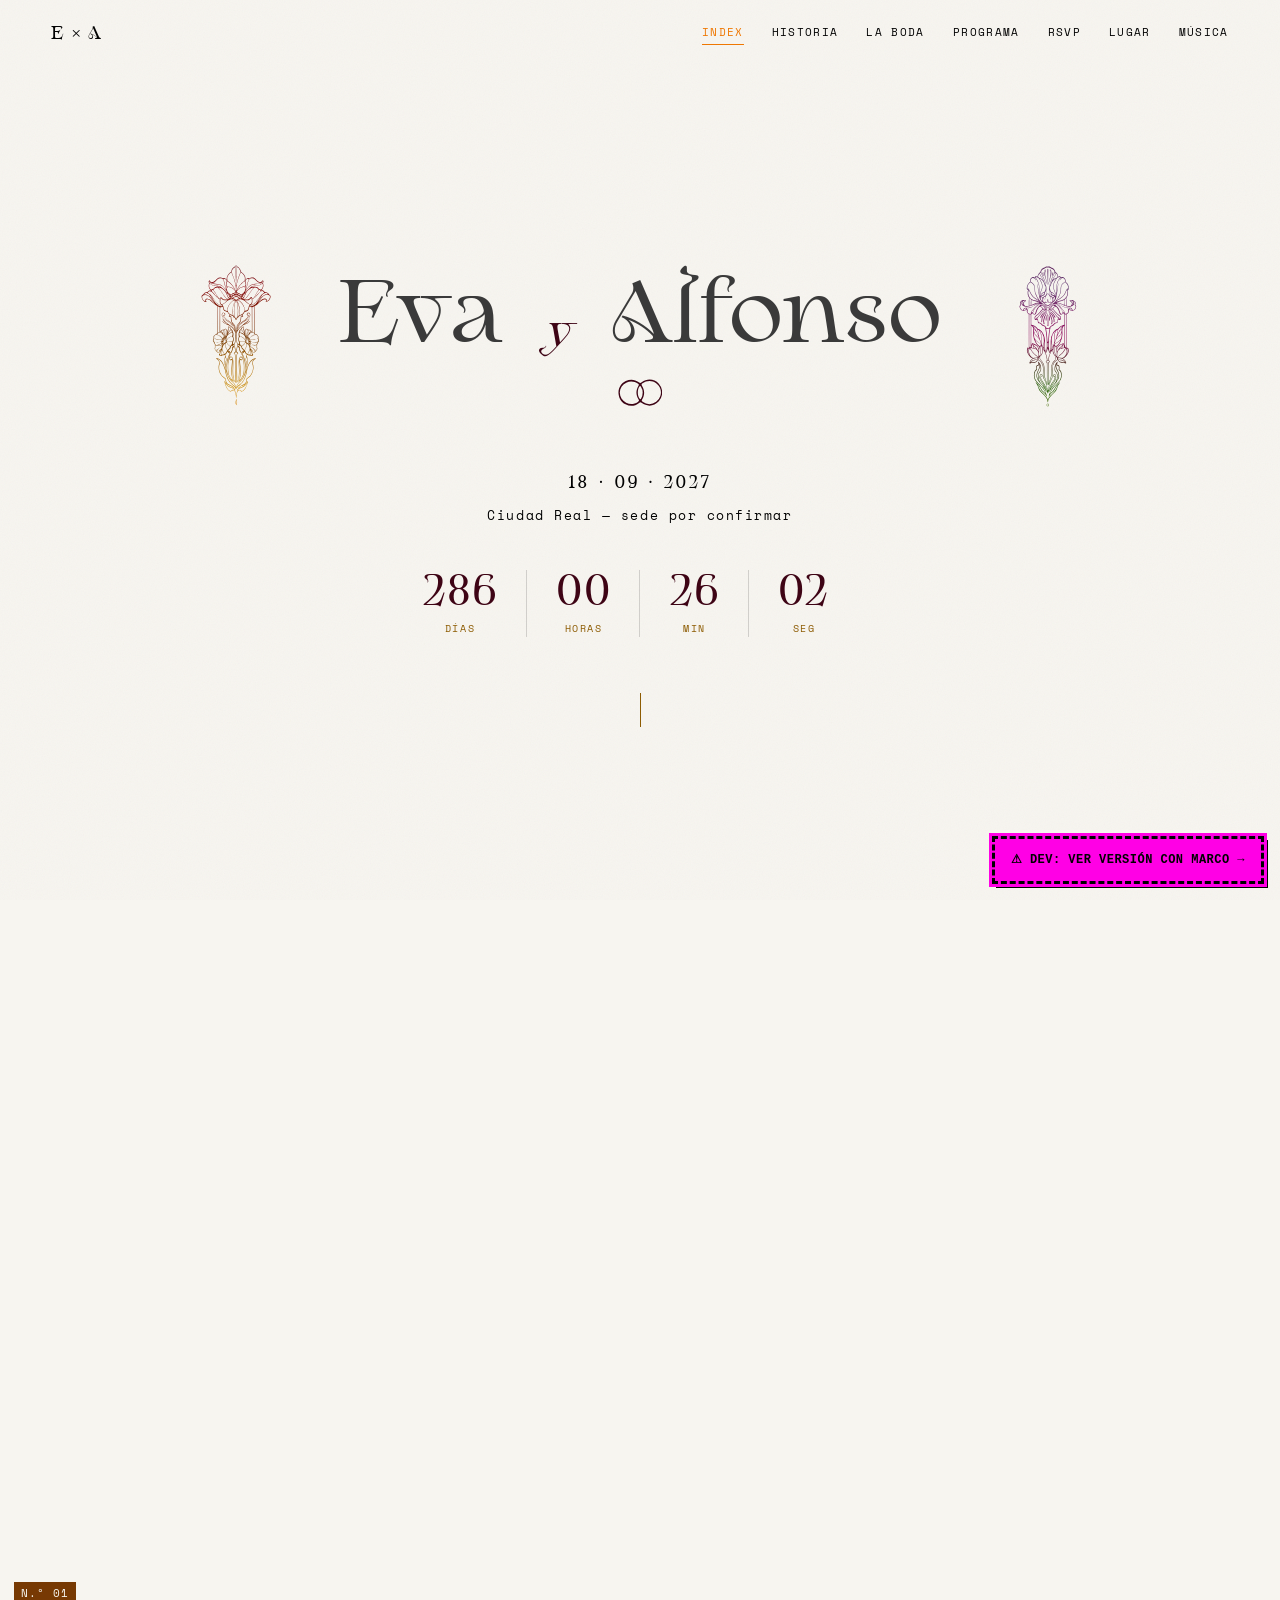
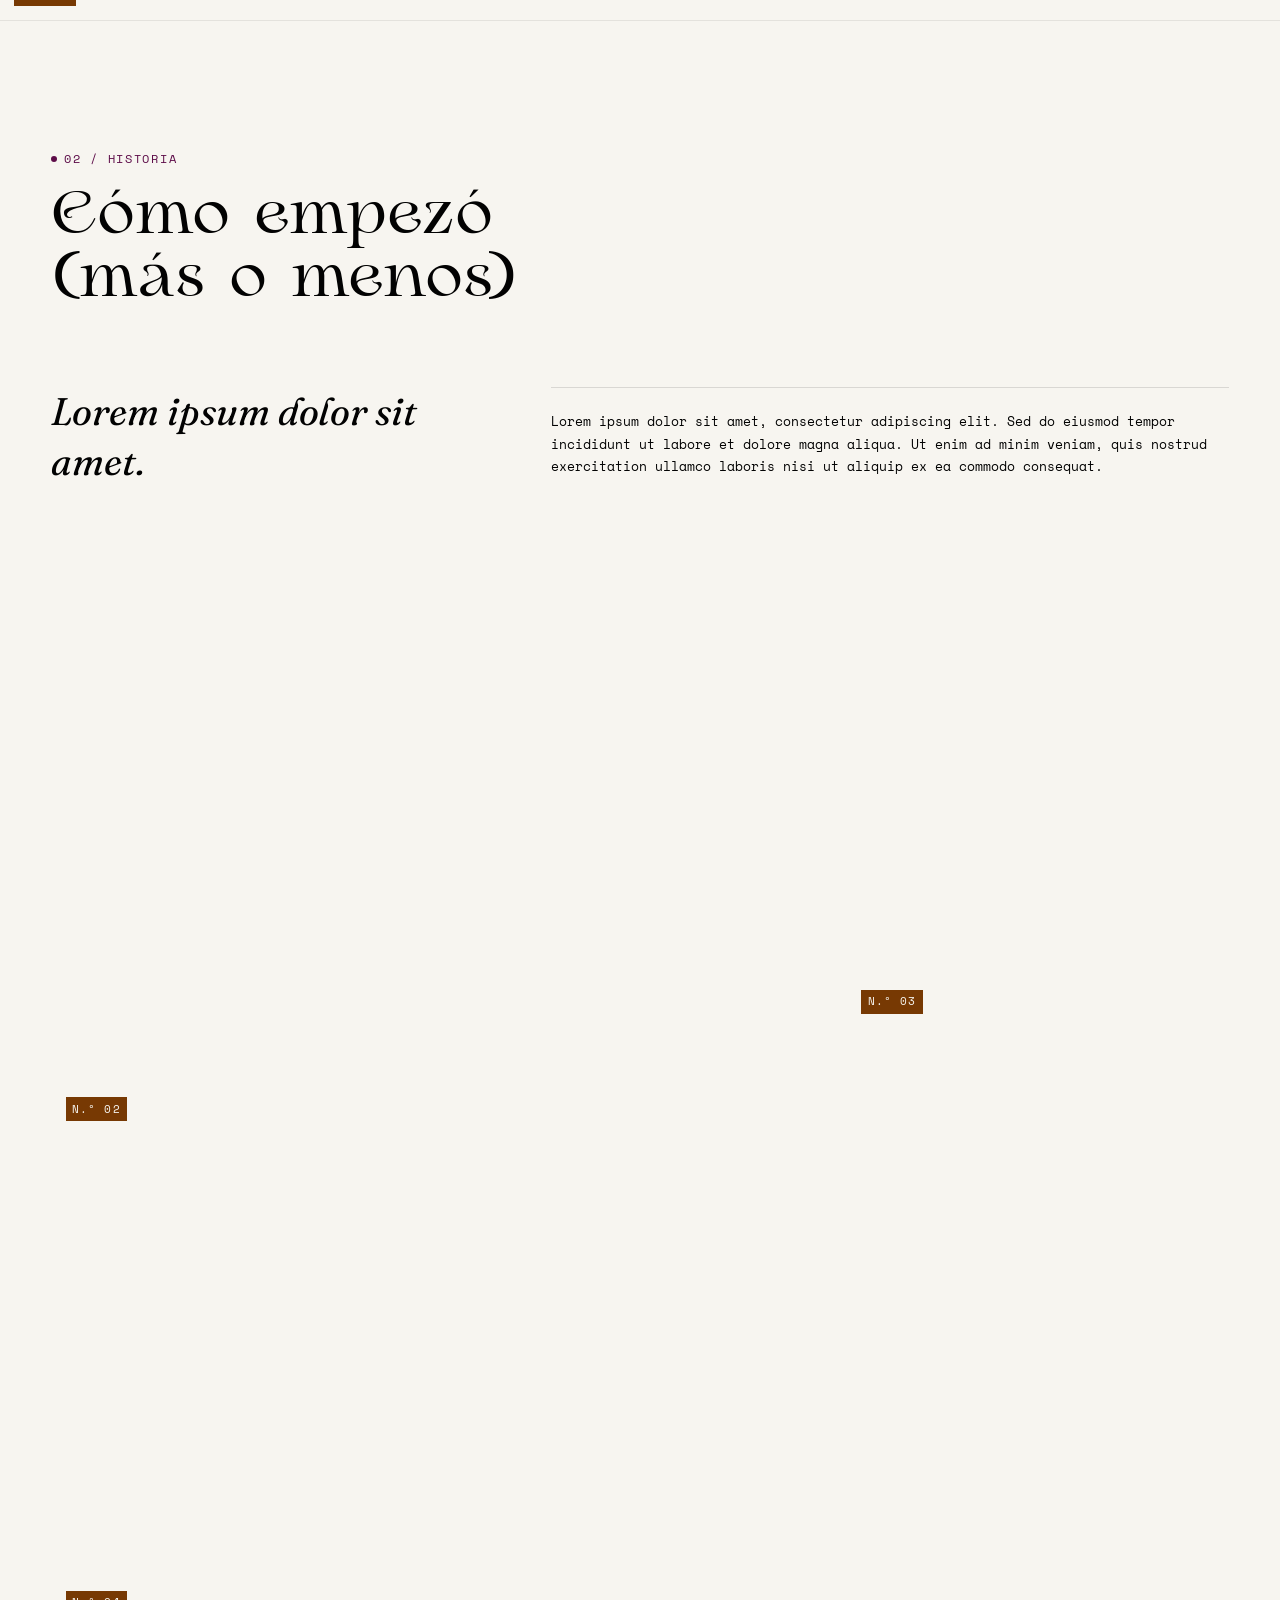
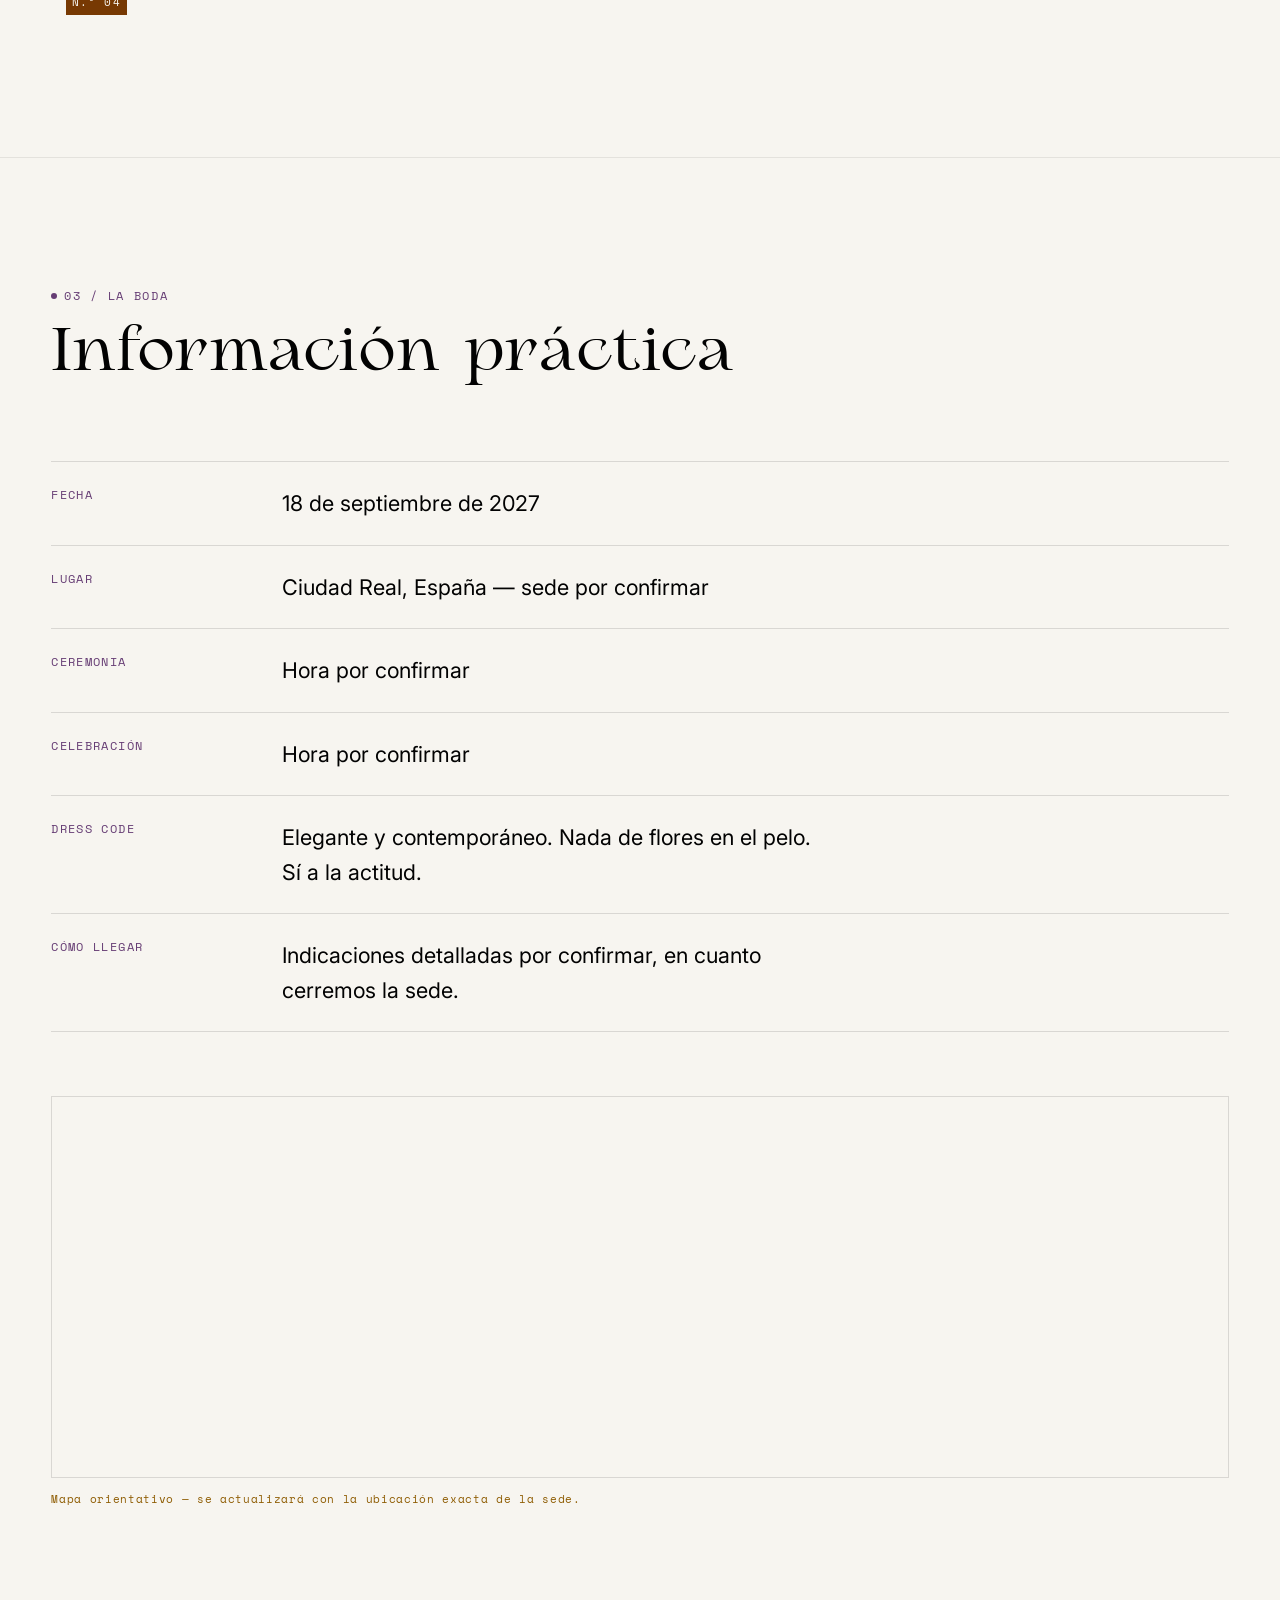
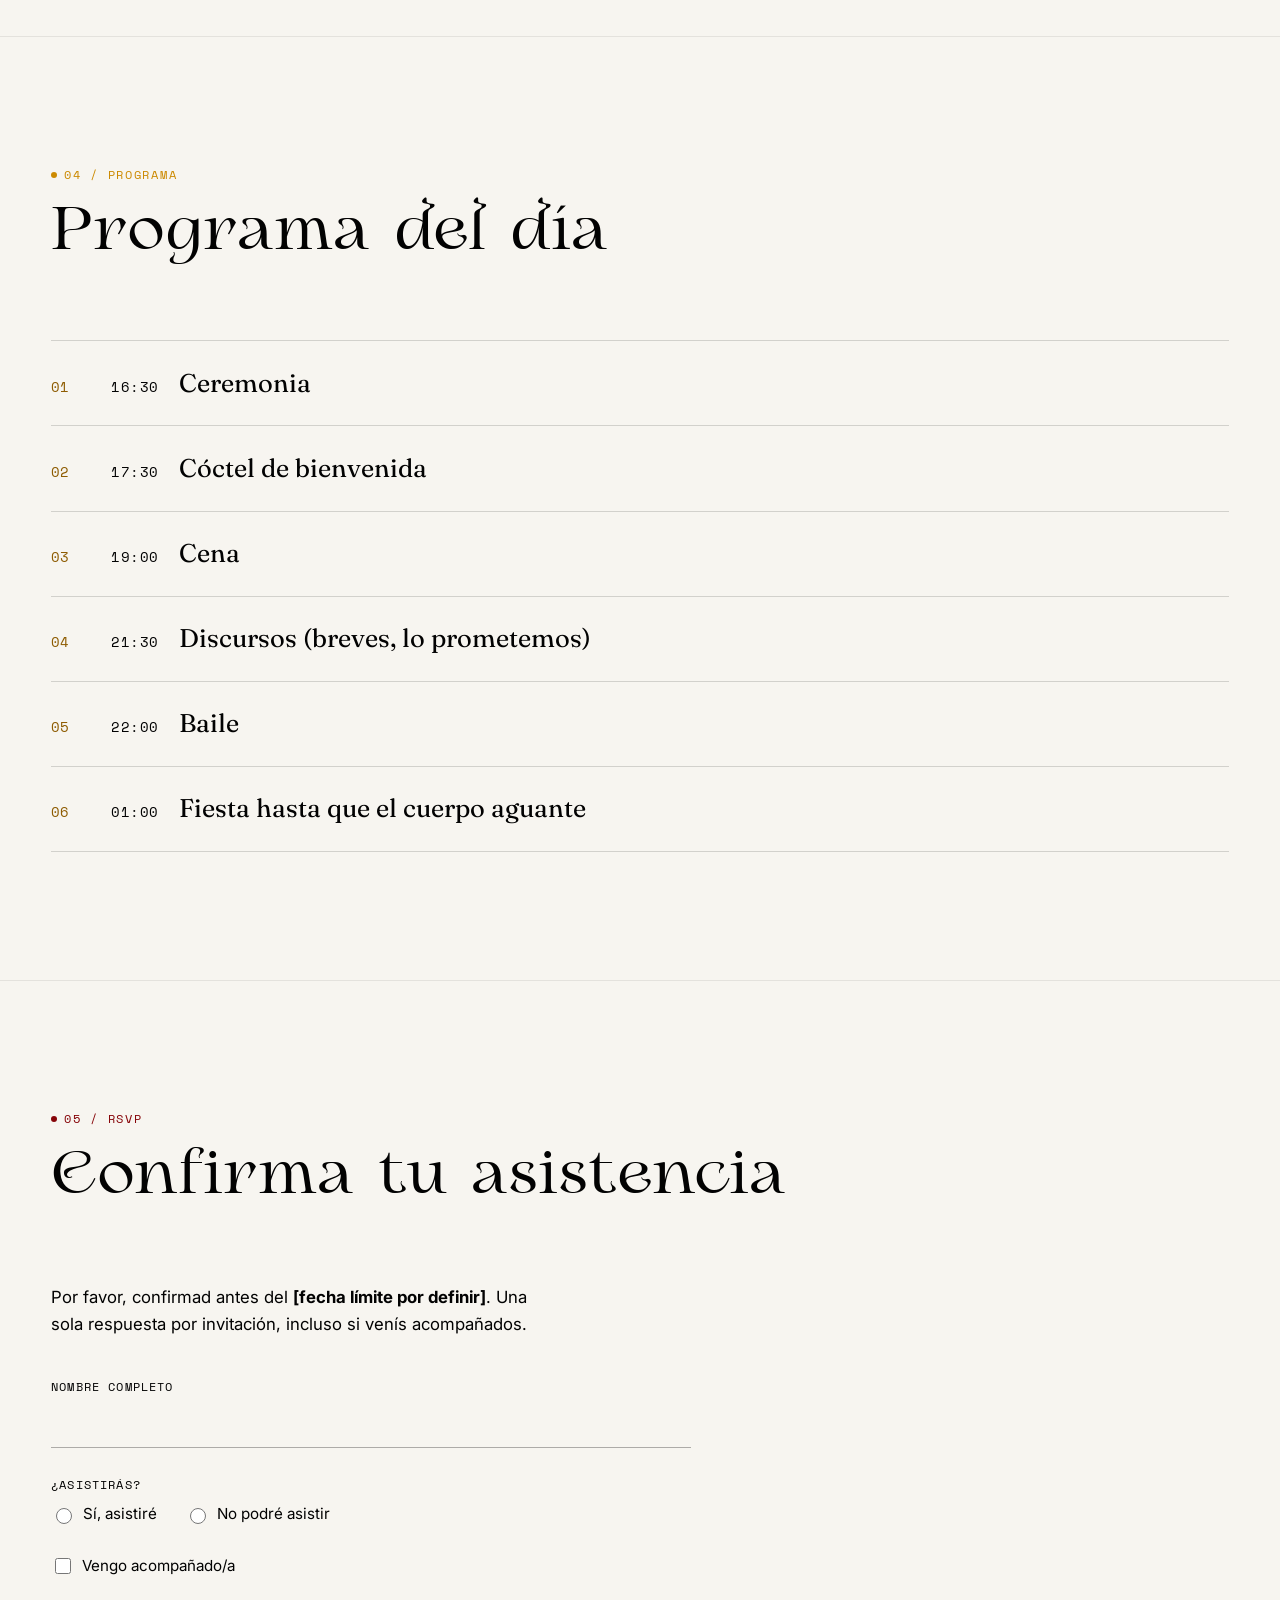
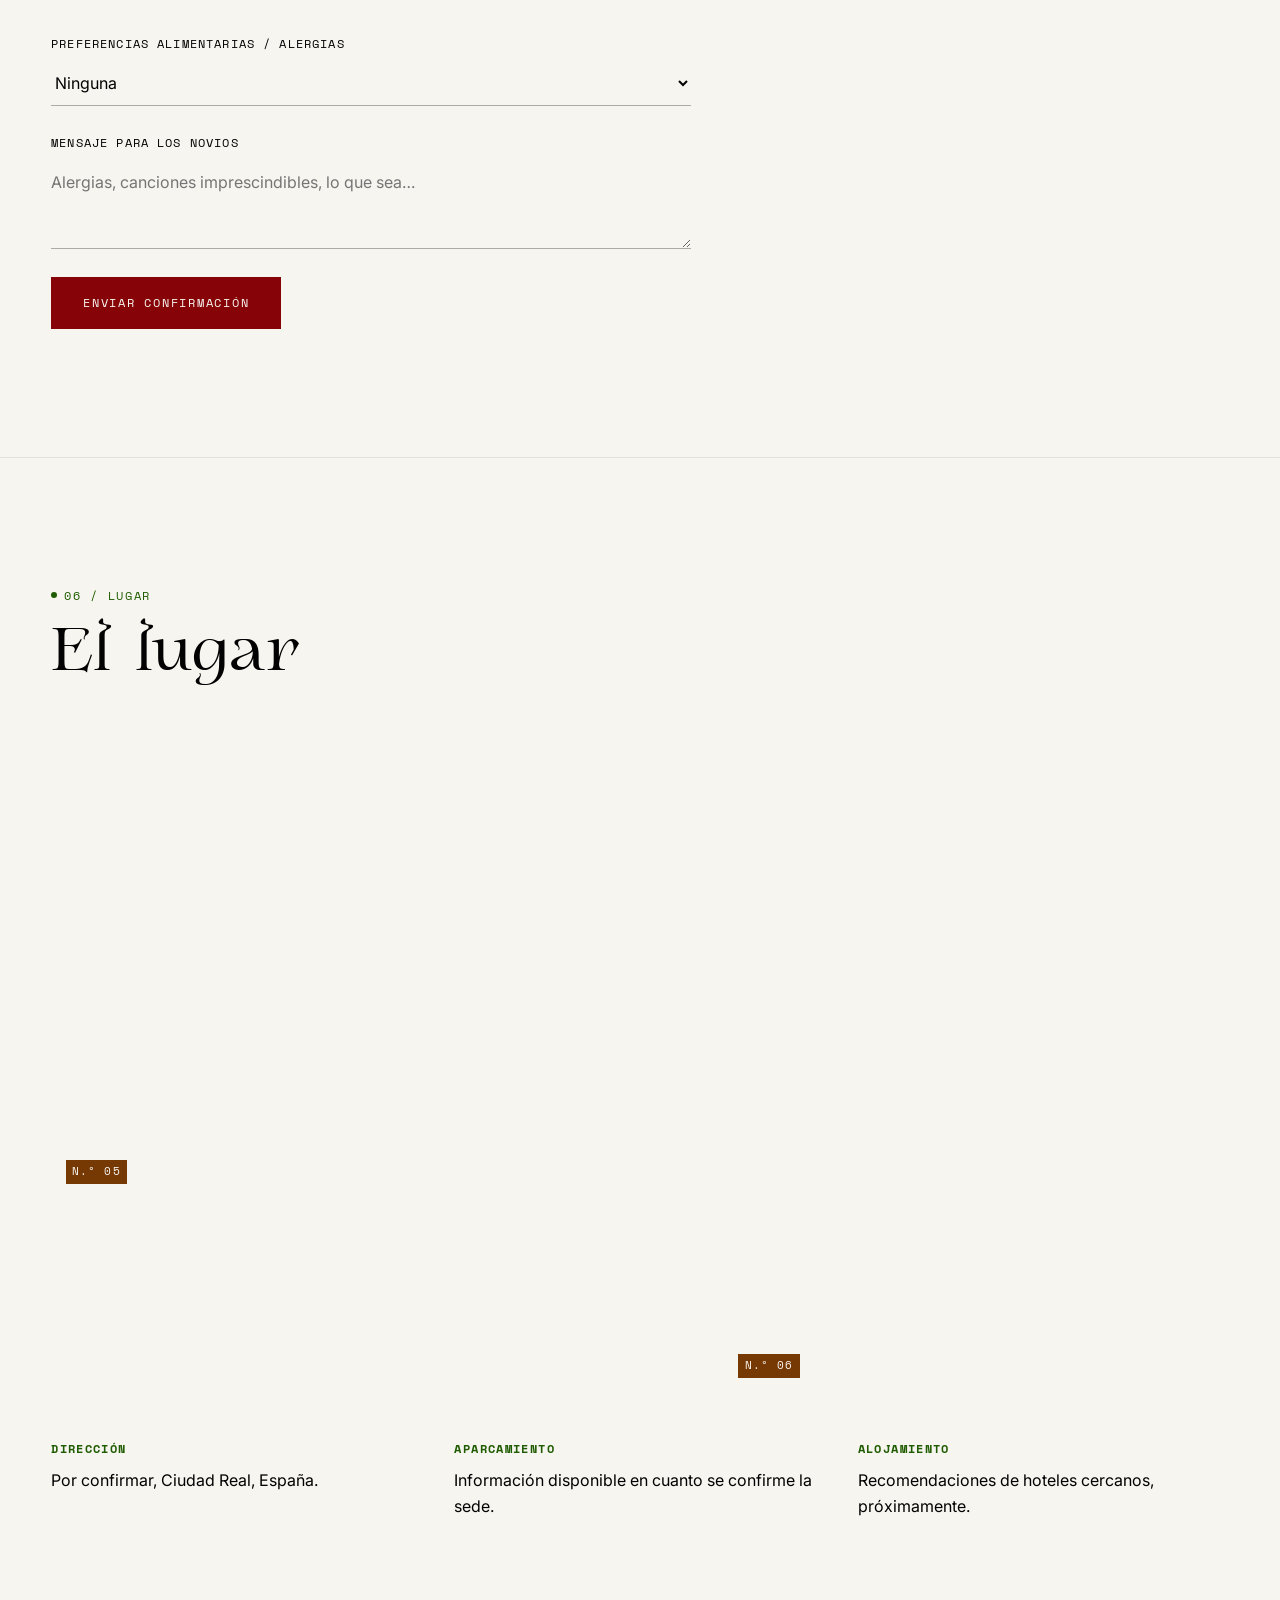
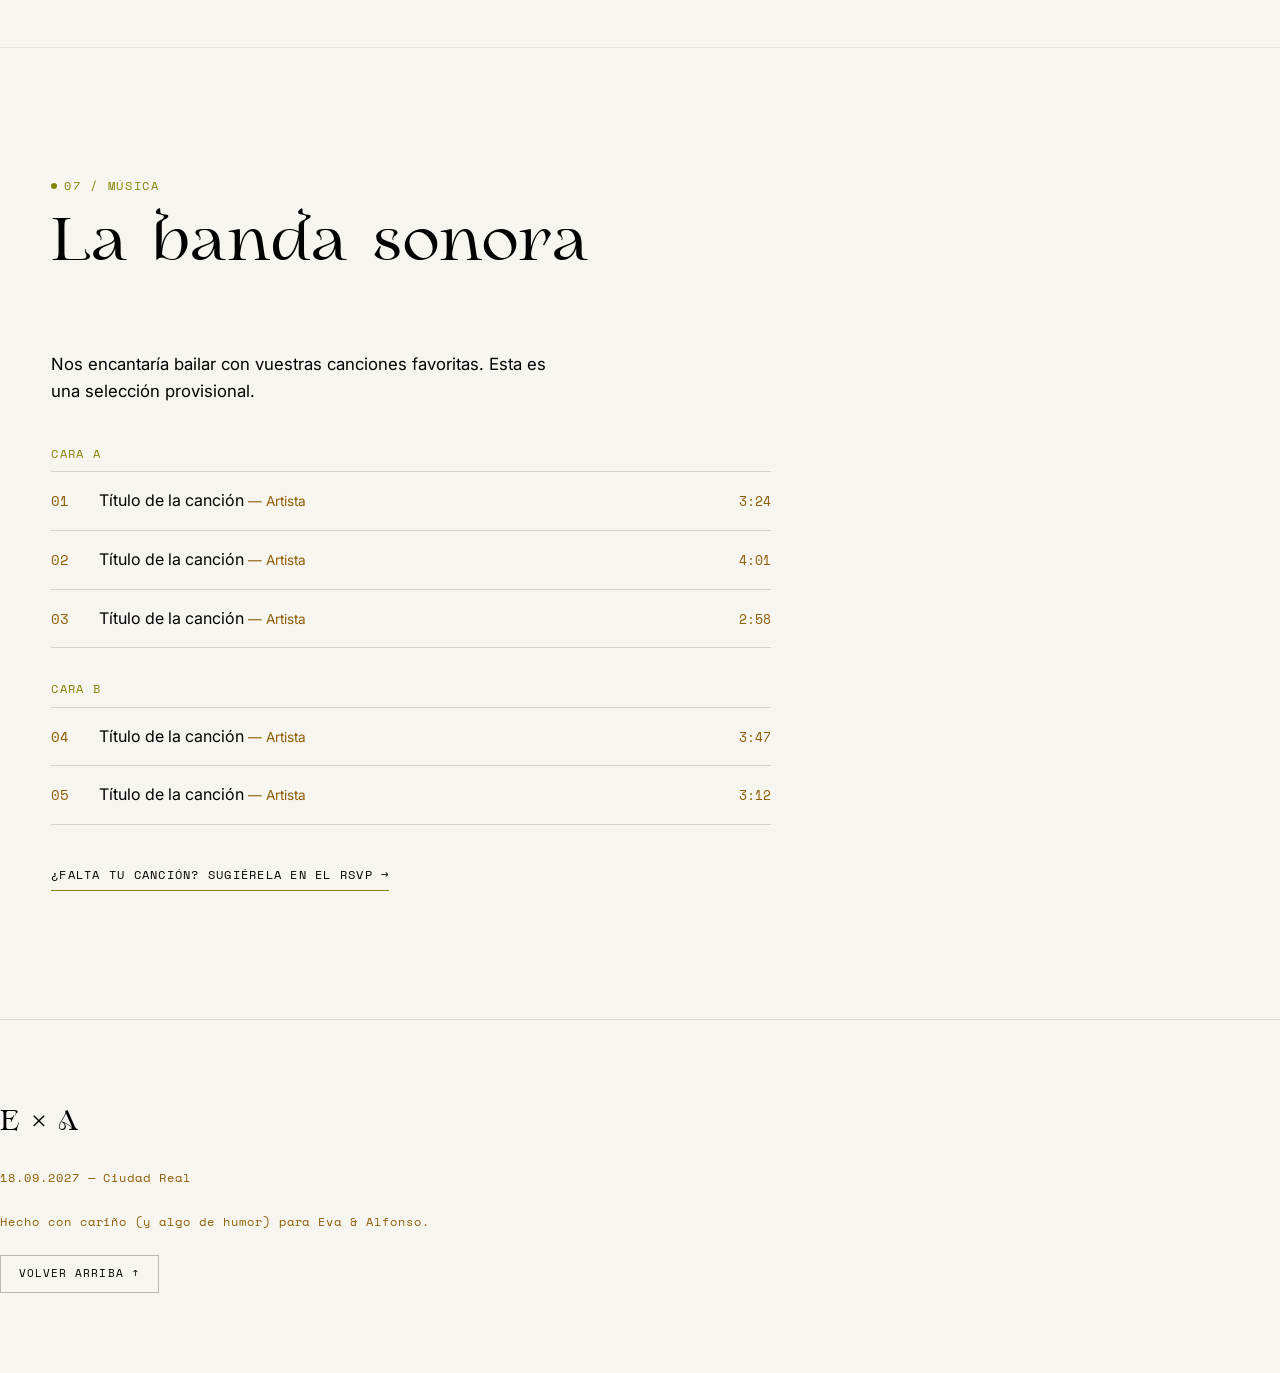
==== commit 1a761cc4: "Revert "Añadir flores al indicador de scroll en móvil y unificar nombres de CSS" This reverts commit" ====
--- a/index.html
+++ b/index.html
@@ -8,7 +8,7 @@
 <link rel="icon" href="data:image/svg+xml,%3Csvg xmlns='http://www.w3.org/2000/svg' viewBox='0 0 100 100'%3E%3Crect width='100' height='100' fill='%23020202'/%3E%3Ctext x='50' y='60' font-family='Georgia,serif' font-size='34' fill='%23F7F5F0' text-anchor='middle'%3EEA%3C/text%3E%3C/svg%3E">
 <link rel="preconnect" href="https://fonts.googleapis.com">
 <link rel="preconnect" href="https://fonts.gstatic.com" crossorigin>
-<link rel="stylesheet" href="css/style.css">
+<link rel="stylesheet" href="css/style-old.css">
 <style>
   .dev-version-link {
     position: fixed;
@@ -105,13 +105,7 @@
       </div>
     </div>
 
-    <div class="hero__scroll" aria-hidden="true">
-      <span></span>
-      <div class="hero__scroll-flowers">
-        <img class="hero__scroll-flower hero__scroll-flower--left" src="images/ramo-1.svg" alt="" aria-hidden="true">
-        <img class="hero__scroll-flower hero__scroll-flower--right" src="images/ramo-2.svg" alt="" aria-hidden="true">
-      </div>
-    </div>
+    <div class="hero__scroll" aria-hidden="true"><span></span></div>
   </section>
 
   <!-- ============================== FOTOGRAFÍA DE APERTURA ============================== -->
@@ -381,7 +375,7 @@
 <footer class="site-footer">
   <span class="site-footer__mark">E × A</span>
   <span>18.09.2027 — Ciudad Real</span>
-  <span>Hecho con cariño para Eva &amp; Alfonso.</span>
+  <span>Hecho con cariño (y algo de humor) para Eva &amp; Alfonso.</span>
   <a href="#home" class="site-footer__top">Volver arriba ↑</a>
 </footer>
 
--- a/css/style-old.css
+++ b/css/style-old.css
@@ -0,0 +1,782 @@
+/* ==========================================================================
+   EVA × ALFONSO — hoja de estilos
+   Estructura: tokens > base > utilidades > componentes > secciones > media
+   ========================================================================== */
+
+/* --- Tipografía externa (Inter = sans funcional, Space Mono = detalle técnico,
+   Fraunces = serif editorial con acentos completos para los títulos) */
+@import url("https://fonts.googleapis.com/css2?family=Inter:wght@400;500;600&family=Space+Mono:wght@400;700&family=Fraunces:ital,wght@0,400;0,500;0,600;1,400&display=swap");
+
+@font-face {
+  font-family: "Nouveau Nostalgia";
+  src: url("../fonts/Nouveau Nostalgia.ttf") format("truetype");
+  font-weight: normal;
+  font-style: normal;
+  font-display: swap;
+}
+
+/* --------------------------------------------------------------------------
+   TOKENS
+   -------------------------------------------------------------------------- */
+:root {
+  /* Paleta base (editable a demanda) */
+  --ink: #020202;
+  --paper: #F7F5F0;
+  --wine: #3E0415;
+  --burgundy: #860408;
+  --plum: #5D0C48;
+  --purple: #663D74;
+  --magenta: #8F0155;
+  --rust: #773903;
+  --brown: #8E5C02;
+  --mustard: #CC8A02;
+  --orange: #F07802;
+  --olive: #545310;
+  --green: #1F5C01;
+  --yellow-green: #838300;
+  --stone-grey: #3A3A3A;                  /* gris neutro, fuera de la paleta de color, para titulares suavizados */
+
+  /* Asignación semántica — cambiar aquí para recolorear una sección entera */
+  --color-bg: var(--paper);
+  --color-text: var(--ink);
+  --color-interaction: var(--orange);   /* hover / CTA global / cursor */
+  --color-graphic: var(--rust);          /* marcas y etiquetas de foto */
+  --color-secondary: var(--brown);       /* texto meta / secundario */
+  --color-selection: var(--magenta);     /* selección de texto */
+  --color-heading-soft: var(--stone-grey); /* titular portada, más suave que --ink */
+
+  --accent-home: var(--wine);
+  --accent-historia: var(--plum);
+  --accent-boda: var(--purple);
+  --accent-programa: var(--mustard);
+  --accent-rsvp: var(--burgundy);
+  --accent-lugar: var(--green);
+  --accent-musica: var(--yellow-green);
+
+  /* Tipografía */
+  --font-display: "Nouveau Nostalgia", "Times New Roman", serif; /* display con acentos: nombres, monograma, encabezados */
+  --font-serif: "Fraunces", Georgia, serif;                     /* serif editorial: cuerpo destacado */
+  --font-sans: "Inter", -apple-system, BlinkMacSystemFont, "Segoe UI", sans-serif;
+  --font-mono: "Space Mono", "Courier New", monospace;
+
+  /* Ritmo */
+  --gutter: clamp(1.25rem, 4vw, 3.5rem);
+  --section-pad: clamp(4rem, 10vw, 9rem);
+  --ease: cubic-bezier(.16, .84, .38, 1);
+}
+
+/* --------------------------------------------------------------------------
+   RESET / BASE
+   -------------------------------------------------------------------------- */
+*, *::before, *::after { box-sizing: border-box; }
+html { scroll-behavior: smooth; }
+@media (prefers-reduced-motion: reduce) {
+  html { scroll-behavior: auto; }
+  *, *::before, *::after { animation-duration: .001ms !important; transition-duration: .001ms !important; }
+}
+
+body {
+  margin: 0;
+  background: var(--color-bg);
+  color: var(--color-text);
+  font-family: var(--font-sans);
+  font-size: 16px;
+  line-height: 1.6;
+  -webkit-font-smoothing: antialiased;
+  position: relative;
+  overflow-x: hidden;
+}
+
+/* Grano analógico sutil sobre toda la página */
+body::before {
+  content: "";
+  position: fixed;
+  inset: 0;
+  z-index: 2000;
+  pointer-events: none;
+  opacity: .05;
+  mix-blend-mode: multiply;
+  background-image: url("data:image/svg+xml;utf8,<svg xmlns='http://www.w3.org/2000/svg'><filter id='n'><feTurbulence type='fractalNoise' baseFrequency='0.85' numOctaves='2' stitchTiles='stitch'/></filter><rect width='100%25' height='100%25' filter='url(%23n)'/></svg>");
+}
+
+img { max-width: 100%; display: block; }
+a { color: inherit; text-decoration: none; }
+button { font: inherit; cursor: pointer; }
+h1, h2, h3, p, dl, dd, figure { margin: 0; }
+ul { margin: 0; padding: 0; list-style: none; }
+
+::selection { background: var(--color-selection); color: var(--paper); }
+
+/* --------------------------------------------------------------------------
+   UTILIDADES
+   -------------------------------------------------------------------------- */
+.container {
+  max-width: 1440px;
+  margin-inline: auto;
+  padding-inline: var(--gutter);
+}
+
+.eyebrow {
+  display: inline-flex;
+  align-items: center;
+  gap: .6em;
+  font-family: var(--font-mono);
+  font-size: .75rem;
+  letter-spacing: .14em;
+  text-transform: uppercase;
+  color: var(--section-accent, var(--ink));
+}
+.eyebrow::before {
+  content: "";
+  width: .5em;
+  height: .5em;
+  border-radius: 50%;
+  background: currentColor;
+}
+
+.visually-hidden {
+  position: absolute; width: 1px; height: 1px; padding: 0; margin: -1px;
+  overflow: hidden; clip: rect(0,0,0,0); white-space: nowrap; border: 0;
+}
+
+.section {
+  padding-block: var(--section-pad);
+  border-top: 1px solid rgba(2,2,2,.08);
+  position: relative;
+}
+
+.section-head {
+  display: flex;
+  flex-direction: column;
+  gap: 1rem;
+  margin-bottom: clamp(2.5rem, 6vw, 5rem);
+}
+
+.section-title {
+  font-family: var(--font-display);
+  font-weight: 400;
+  font-size: clamp(2.1rem, 5vw, 3.75rem);
+  line-height: 1.05;
+  max-width: 20ch;
+}
+
+/* Revelado al hacer scroll */
+[data-reveal] {
+  opacity: 0;
+  transform: translateY(28px);
+  transition: opacity .9s var(--ease), transform .9s var(--ease);
+  transition-delay: var(--reveal-delay, 0s);
+}
+[data-reveal].is-visible { opacity: 1; transform: translateY(0); }
+
+/* --------------------------------------------------------------------------
+   CURSOR PERSONALIZADO (solo dispositivos con puntero fino)
+   -------------------------------------------------------------------------- */
+#cursor-dot {
+  position: fixed;
+  top: 0; left: 0;
+  width: 64px; height: 64px;
+  margin: -32px 0 0 -32px;
+  border-radius: 50%;
+  background: var(--color-interaction);
+  color: var(--paper);
+  font-family: var(--font-mono);
+  font-size: .65rem;
+  letter-spacing: .1em;
+  text-transform: uppercase;
+  display: flex;
+  align-items: center;
+  justify-content: center;
+  z-index: 500;
+  pointer-events: none;
+  opacity: 0;
+  transition: opacity .35s var(--ease);
+  mix-blend-mode: normal;
+}
+#cursor-dot.is-active { opacity: 1; }
+@media (hover: none), (pointer: coarse) {
+  #cursor-dot { display: none; }
+}
+body.has-custom-cursor .photo { cursor: none; }
+
+/* --------------------------------------------------------------------------
+   NAV
+   -------------------------------------------------------------------------- */
+.site-nav {
+  position: fixed;
+  top: 0; left: 0; right: 0;
+  z-index: 900;
+  display: flex;
+  align-items: center;
+  justify-content: space-between;
+  padding: 1.25rem var(--gutter);
+  font-family: var(--font-mono);
+  font-size: .7rem;
+  letter-spacing: .12em;
+  text-transform: uppercase;
+  transition: background .4s var(--ease), border-color .4s var(--ease);
+  border-bottom: 1px solid transparent;
+}
+.site-nav.is-scrolled {
+  background: rgba(247,245,240,.88);
+  backdrop-filter: blur(6px);
+  border-bottom-color: rgba(2,2,2,.1);
+}
+
+.site-nav__mark {
+  font-family: var(--font-display);
+  font-size: 1.1rem;
+  letter-spacing: 0;
+  text-transform: none;
+}
+
+.site-nav__links {
+  display: none;
+  gap: 1.75rem;
+}
+.site-nav__links a {
+  position: relative;
+  padding-bottom: .3rem;
+}
+.site-nav__links a::after {
+  content: "";
+  position: absolute;
+  left: 0; bottom: 0;
+  width: 0%;
+  height: 1px;
+  background: var(--color-interaction);
+  transition: width .35s var(--ease);
+}
+.site-nav__links a:hover::after,
+.site-nav__links a.is-active::after {
+  width: 100%;
+}
+.site-nav__links a.is-active { color: var(--color-interaction); }
+
+.site-nav__toggle {
+  background: none;
+  border: none;
+  color: var(--color-text);
+  display: inline-flex;
+  flex-direction: column;
+  gap: 5px;
+  padding: .5rem;
+}
+.site-nav__toggle span { width: 22px; height: 1px; background: currentColor; display: block; }
+
+.mobile-menu {
+  position: fixed;
+  inset: 0;
+  z-index: 950;
+  background: var(--ink);
+  color: var(--paper);
+  display: flex;
+  flex-direction: column;
+  justify-content: center;
+  gap: 1.5rem;
+  padding: var(--gutter);
+  transform: translateY(-100%);
+  transition: transform .5s var(--ease);
+}
+.mobile-menu.is-open { transform: translateY(0); }
+.mobile-menu a {
+  font-family: var(--font-serif);
+  font-size: clamp(2rem, 8vw, 3rem);
+}
+.mobile-menu__close {
+  position: absolute;
+  top: 1.25rem; right: var(--gutter);
+  background: none; border: none; color: var(--paper);
+  font-family: var(--font-mono); font-size: .75rem; letter-spacing: .12em; text-transform: uppercase;
+}
+
+/* --------------------------------------------------------------------------
+   COMPONENTE: PHOTO
+   Si la imagen aún no existe, queda un hueco en blanco reservado
+   (misma proporción, sin decoración) a la espera de la foto o del dibujo.
+   -------------------------------------------------------------------------- */
+.photo {
+  position: relative;
+  aspect-ratio: var(--ratio, 4/5);
+  overflow: hidden;
+  background: var(--paper);
+  isolation: isolate;
+}
+.photo__img {
+  width: 100%; height: 100%;
+  object-fit: cover;
+  filter: grayscale(.08) contrast(1.05);
+  transition: transform .8s var(--ease);
+}
+.photo:hover .photo__img { transform: scale(1.035); }
+
+.photo.is-empty .photo__img { display: none; }
+
+.photo__tag {
+  position: absolute;
+  left: .9rem; bottom: .9rem;
+  font-family: var(--font-mono);
+  font-size: .68rem;
+  letter-spacing: .1em;
+  text-transform: uppercase;
+  color: var(--paper);
+  background: var(--color-graphic);
+  padding: .3em .6em;
+  z-index: 1;
+}
+
+/* --------------------------------------------------------------------------
+   HERO
+   -------------------------------------------------------------------------- */
+.hero {
+  min-height: 100svh;
+  display: flex;
+  flex-direction: column;
+  align-items: center;
+  justify-content: center;
+  text-align: center;
+  padding-block: clamp(5rem, 12vw, 7rem) 3rem;
+}
+
+.hero__center { display: flex; flex-direction: column; align-items: center; }
+
+.hero__florals {
+  display: flex;
+  align-items: center;
+  justify-content: center;
+  gap: clamp(.5rem, 3vw, 2rem);
+}
+.hero__title-block { display: flex; flex-direction: column; align-items: center; }
+
+.hero__flower {
+  height: clamp(90px, 16vw, 200px);
+  width: auto;
+  flex-shrink: 0;
+  display: none;
+}
+
+.hero__names {
+  font-family: var(--font-display);
+  font-weight: 400;
+  font-size: clamp(2.75rem, 7vw, 5.5rem);
+  line-height: 1.1;
+  letter-spacing: -.01em;
+  color: var(--color-heading-soft);
+}
+.hero__names .and {
+  font-size: .5em;
+  font-style: italic;
+  color: var(--accent-home);
+  vertical-align: -0.1em;
+  padding-inline: .12em;
+}
+
+.hero__rings {
+  width: clamp(2rem, 5vw, 2.8rem);
+  height: auto;
+  color: var(--accent-home);
+  margin-top: .9rem;
+}
+
+.hero__meta {
+  margin-top: 2rem;
+  display: flex;
+  flex-direction: column;
+  gap: .5rem;
+  font-family: var(--font-mono);
+  font-size: .8rem;
+  letter-spacing: .12em;
+}
+.hero__meta strong {
+  font-family: var(--font-display);
+  font-weight: 400;
+  font-size: 1.4em;
+  letter-spacing: .1em;
+  display: inline-block;
+  animation: dateBreathe 6s ease-in-out infinite;
+}
+@keyframes dateBreathe {
+  0%, 100% { opacity: .92; }
+  50% { opacity: 1; }
+}
+
+.countdown {
+  display: flex;
+  margin-top: 2.75rem;
+}
+.countdown__unit {
+  display: flex;
+  flex-direction: column;
+  align-items: center;
+  gap: .4rem;
+  padding-inline: clamp(.9rem, 3vw, 1.75rem);
+  border-left: 1px solid rgba(2,2,2,.15);
+}
+.countdown__unit:first-child { border-left: none; padding-left: 0; }
+.countdown__value {
+  font-family: var(--font-display);
+  font-size: clamp(1.75rem, 4.5vw, 2.75rem);
+  line-height: 1;
+  font-variant-numeric: tabular-nums;
+  color: var(--accent-home);
+}
+.countdown__label {
+  font-family: var(--font-mono);
+  font-size: .62rem;
+  letter-spacing: .16em;
+  text-transform: uppercase;
+  color: var(--color-secondary);
+}
+.countdown__done {
+  font-family: var(--font-mono);
+  font-size: .8rem;
+  letter-spacing: .12em;
+  text-transform: uppercase;
+  color: var(--accent-home);
+}
+
+.opening-photo {
+  --ratio: 21/9;
+  width: 100%;
+}
+
+.hero__scroll {
+  margin-top: 3.5rem;
+  display: flex;
+  justify-content: center;
+  color: var(--color-secondary);
+}
+.hero__scroll span {
+  width: 1px; height: 34px;
+  background: currentColor;
+  position: relative;
+  overflow: hidden;
+}
+.hero__scroll span::after {
+  content: "";
+  position: absolute; top: -100%; left: 0; right: 0;
+  height: 100%;
+  background: var(--color-interaction);
+  animation: scrollLine 2.2s var(--ease) infinite;
+}
+@keyframes scrollLine {
+  0% { top: -100%; }
+  60% { top: 100%; }
+  100% { top: 100%; }
+}
+
+/* --------------------------------------------------------------------------
+   HISTORIA
+   -------------------------------------------------------------------------- */
+#historia { --section-accent: var(--accent-historia); }
+
+.historia__grid {
+  display: grid;
+  grid-template-columns: 1fr;
+  gap: clamp(2rem, 5vw, 3rem);
+}
+
+.historia__pull {
+  font-family: var(--font-serif);
+  font-style: italic;
+  font-size: clamp(1.6rem, 3.4vw, 2.4rem);
+  line-height: 1.3;
+  max-width: 16ch;
+}
+
+.historia__facts {
+  display: flex;
+  flex-direction: column;
+  gap: 1.1rem;
+  font-family: var(--font-mono);
+  font-size: .82rem;
+  line-height: 1.7;
+  border-top: 1px solid rgba(2,2,2,.12);
+  padding-top: 1.4rem;
+}
+.historia__facts dt { color: var(--accent-historia); text-transform: uppercase; letter-spacing: .08em; }
+.historia__facts dd { color: var(--ink); margin: 0 0 .8rem; font-family: var(--font-sans); font-size: .95rem; }
+
+.historia__photos {
+  display: grid;
+  grid-template-columns: repeat(2, 1fr);
+  gap: 1rem;
+  margin-top: clamp(2rem, 6vw, 4rem);
+}
+.historia__photos .photo:first-child { grid-column: 1 / -1; --ratio: 16/9; }
+
+/* --------------------------------------------------------------------------
+   LA BODA
+   -------------------------------------------------------------------------- */
+#boda { --section-accent: var(--accent-boda); }
+
+.info-list { border-top: 1px solid rgba(2,2,2,.12); }
+.info-row {
+  display: grid;
+  grid-template-columns: 1fr;
+  gap: .4rem;
+  padding-block: 1.5rem;
+  border-bottom: 1px solid rgba(2,2,2,.12);
+}
+.info-row dt {
+  font-family: var(--font-mono);
+  font-size: .72rem;
+  letter-spacing: .12em;
+  text-transform: uppercase;
+  color: var(--accent-boda);
+}
+.info-row dd {
+  font-family: var(--font-sans);
+  font-size: clamp(1.05rem, 2vw, 1.35rem);
+  max-width: 42ch;
+}
+
+.map-embed {
+  margin-top: clamp(2.5rem, 6vw, 4rem);
+  filter: grayscale(.5) contrast(1.05);
+  border: 1px solid rgba(2,2,2,.12);
+}
+.map-embed iframe { width: 100%; height: 380px; border: 0; display: block; }
+.map-caption {
+  font-family: var(--font-mono);
+  font-size: .7rem;
+  letter-spacing: .06em;
+  color: var(--color-secondary);
+  margin-top: .75rem;
+}
+
+/* --------------------------------------------------------------------------
+   PROGRAMA
+   -------------------------------------------------------------------------- */
+#programa { --section-accent: var(--accent-programa); background: var(--paper); }
+
+.programme-list { border-top: 1px solid rgba(2,2,2,.15); }
+.programme-row {
+  display: grid;
+  grid-template-columns: 2.5rem auto 1fr;
+  align-items: baseline;
+  gap: 1rem 1.25rem;
+  padding-block: 1.35rem;
+  border-bottom: 1px solid rgba(2,2,2,.15);
+  position: relative;
+  transition: padding-left .35s var(--ease), color .35s var(--ease);
+}
+.programme-row::before {
+  content: "";
+  position: absolute;
+  left: 0; top: 0; bottom: 0;
+  width: 0;
+  background: var(--accent-programa);
+  transition: width .35s var(--ease);
+}
+.programme-row:hover { padding-left: 1rem; }
+.programme-row:hover::before { width: .35rem; }
+
+.programme-index { font-family: var(--font-mono); font-size: .85rem; color: var(--color-secondary); }
+.programme-time { font-family: var(--font-mono); font-size: .9rem; letter-spacing: .04em; white-space: nowrap; }
+.programme-title { font-family: var(--font-serif); font-size: clamp(1.15rem, 2.4vw, 1.6rem); }
+
+/* --------------------------------------------------------------------------
+   RSVP
+   -------------------------------------------------------------------------- */
+#rsvp { --section-accent: var(--accent-rsvp); }
+
+.rsvp-intro { max-width: 46ch; margin-bottom: 2.5rem; font-size: 1.05rem; }
+
+.form {
+  display: grid;
+  grid-template-columns: 1fr;
+  gap: 1.75rem;
+  max-width: 640px;
+}
+
+.field { display: flex; flex-direction: column; gap: .5rem; }
+.field label {
+  font-family: var(--font-mono);
+  font-size: .72rem;
+  letter-spacing: .1em;
+  text-transform: uppercase;
+}
+.field input[type="text"],
+.field input[type="email"],
+.field select,
+.field textarea {
+  font-family: var(--font-sans);
+  font-size: 1rem;
+  padding: .7rem 0;
+  border: none;
+  border-bottom: 1px solid rgba(2,2,2,.3);
+  background: transparent;
+  color: var(--ink);
+  border-radius: 0;
+  transition: border-color .3s var(--ease);
+}
+.field textarea { resize: vertical; min-height: 5.5rem; }
+.field input:focus,
+.field select:focus,
+.field textarea:focus {
+  outline: none;
+  border-color: var(--accent-rsvp);
+}
+
+.radio-group, .checkbox-line {
+  display: flex;
+  gap: 1.75rem;
+  font-size: .95rem;
+  flex-wrap: wrap;
+}
+.radio-group label, .checkbox-line label {
+  display: flex; align-items: center; gap: .5rem;
+  font-family: var(--font-sans); text-transform: none; letter-spacing: 0; font-size: .95rem;
+  cursor: pointer;
+}
+.radio-group input, .checkbox-line input { accent-color: var(--accent-rsvp); width: 16px; height: 16px; }
+
+.field--conditional { max-height: 0; opacity: 0; overflow: hidden; transition: max-height .4s var(--ease), opacity .3s var(--ease); gap: 0; }
+.field--conditional.is-visible { max-height: 200px; opacity: 1; margin-top: -.5rem; }
+
+.btn {
+  justify-self: start;
+  display: inline-flex;
+  align-items: center;
+  gap: .75rem;
+  padding: 1rem 2rem;
+  background: var(--accent-rsvp);
+  color: var(--paper);
+  font-family: var(--font-mono);
+  font-size: .78rem;
+  letter-spacing: .14em;
+  text-transform: uppercase;
+  border: none;
+  transition: background .3s var(--ease), transform .3s var(--ease);
+}
+.btn:hover { background: var(--color-interaction); transform: translateY(-2px); }
+
+.form-status {
+  display: none;
+  padding: 1.5rem;
+  border: 1px solid var(--accent-rsvp);
+  font-family: var(--font-mono);
+  font-size: .85rem;
+  max-width: 640px;
+}
+.form-status.is-visible { display: block; }
+.form.is-hidden { display: none; }
+
+/* --------------------------------------------------------------------------
+   LUGAR
+   -------------------------------------------------------------------------- */
+#lugar { --section-accent: var(--accent-lugar); }
+
+.lugar__grid {
+  display: grid;
+  grid-template-columns: 1fr;
+  gap: 1rem;
+}
+.lugar__grid .photo:nth-child(1) { --ratio: 3/2; }
+.lugar__grid .photo:nth-child(2) { --ratio: 4/5; }
+
+.lugar__details {
+  margin-top: clamp(2rem, 5vw, 3rem);
+  display: grid;
+  grid-template-columns: 1fr;
+  gap: 2rem;
+  font-family: var(--font-sans);
+}
+.lugar__details h3 {
+  font-family: var(--font-mono);
+  font-size: .72rem;
+  letter-spacing: .12em;
+  text-transform: uppercase;
+  color: var(--accent-lugar);
+  margin-bottom: .6rem;
+}
+
+/* --------------------------------------------------------------------------
+   MÚSICA
+   -------------------------------------------------------------------------- */
+#musica { --section-accent: var(--accent-musica); }
+
+.tracklist { border-top: 1px solid rgba(2,2,2,.15); max-width: 720px; }
+.track-row {
+  display: grid;
+  grid-template-columns: 2rem 1fr auto;
+  gap: 1rem;
+  align-items: baseline;
+  padding-block: 1rem;
+  border-bottom: 1px solid rgba(2,2,2,.15);
+  font-family: var(--font-sans);
+}
+.track-row .n { font-family: var(--font-mono); color: var(--color-secondary); font-size: .85rem; }
+.track-row .artist { color: var(--color-secondary); font-size: .85rem; }
+.track-row .dur { font-family: var(--font-mono); font-size: .8rem; color: var(--color-secondary); }
+
+.side-label {
+  font-family: var(--font-mono);
+  font-size: .72rem;
+  letter-spacing: .12em;
+  text-transform: uppercase;
+  color: var(--accent-musica);
+  margin: 2rem 0 .5rem;
+}
+.side-label:first-child { margin-top: 0; }
+
+.musica__cta {
+  margin-top: 2.5rem;
+  display: inline-flex;
+  align-items: center;
+  gap: .75rem;
+  font-family: var(--font-mono);
+  font-size: .78rem;
+  letter-spacing: .1em;
+  text-transform: uppercase;
+  border-bottom: 1px solid var(--accent-musica);
+  padding-bottom: .3rem;
+  transition: color .3s var(--ease), border-color .3s var(--ease);
+}
+.musica__cta:hover { color: var(--color-interaction); border-color: var(--color-interaction); }
+
+/* --------------------------------------------------------------------------
+   FOOTER
+   -------------------------------------------------------------------------- */
+.site-footer {
+  padding-block: clamp(3rem, 8vw, 5rem);
+  border-top: 1px solid rgba(2,2,2,.12);
+  display: flex;
+  flex-direction: column;
+  gap: 1.5rem;
+  align-items: flex-start;
+  font-family: var(--font-mono);
+  font-size: .75rem;
+  letter-spacing: .08em;
+  color: var(--color-secondary);
+}
+.site-footer__mark { font-family: var(--font-display); font-size: 1.75rem; color: var(--ink); letter-spacing: 0; }
+.site-footer__top {
+  background: none; border: 1px solid rgba(2,2,2,.25); color: var(--ink);
+  padding: .6rem 1.1rem; text-transform: uppercase; letter-spacing: .1em; font-family: var(--font-mono); font-size: .68rem;
+  transition: background .3s var(--ease), color .3s var(--ease), border-color .3s var(--ease);
+}
+.site-footer__top:hover { background: var(--ink); color: var(--paper); border-color: var(--ink); }
+
+/* --------------------------------------------------------------------------
+   RESPONSIVE
+   -------------------------------------------------------------------------- */
+@media (min-width: 700px) {
+  .historia__grid { grid-template-columns: 1fr 1fr; align-items: start; }
+  .info-row { grid-template-columns: 14rem 1fr; }
+  .lugar__grid { grid-template-columns: 1.3fr 1fr; }
+  .lugar__details { grid-template-columns: repeat(3, 1fr); }
+  .hero__flower { display: block; }
+}
+
+@media (min-width: 860px) {
+  .site-nav__links { display: flex; }
+  .site-nav__toggle { display: none; }
+}
+
+@media (min-width: 1100px) {
+  .historia__grid { grid-template-columns: .8fr 1.2fr; }
+  .historia__photos { grid-template-columns: repeat(3, 1fr); }
+  .historia__photos .photo:first-child { grid-column: span 2; --ratio: 4/3; }
+}
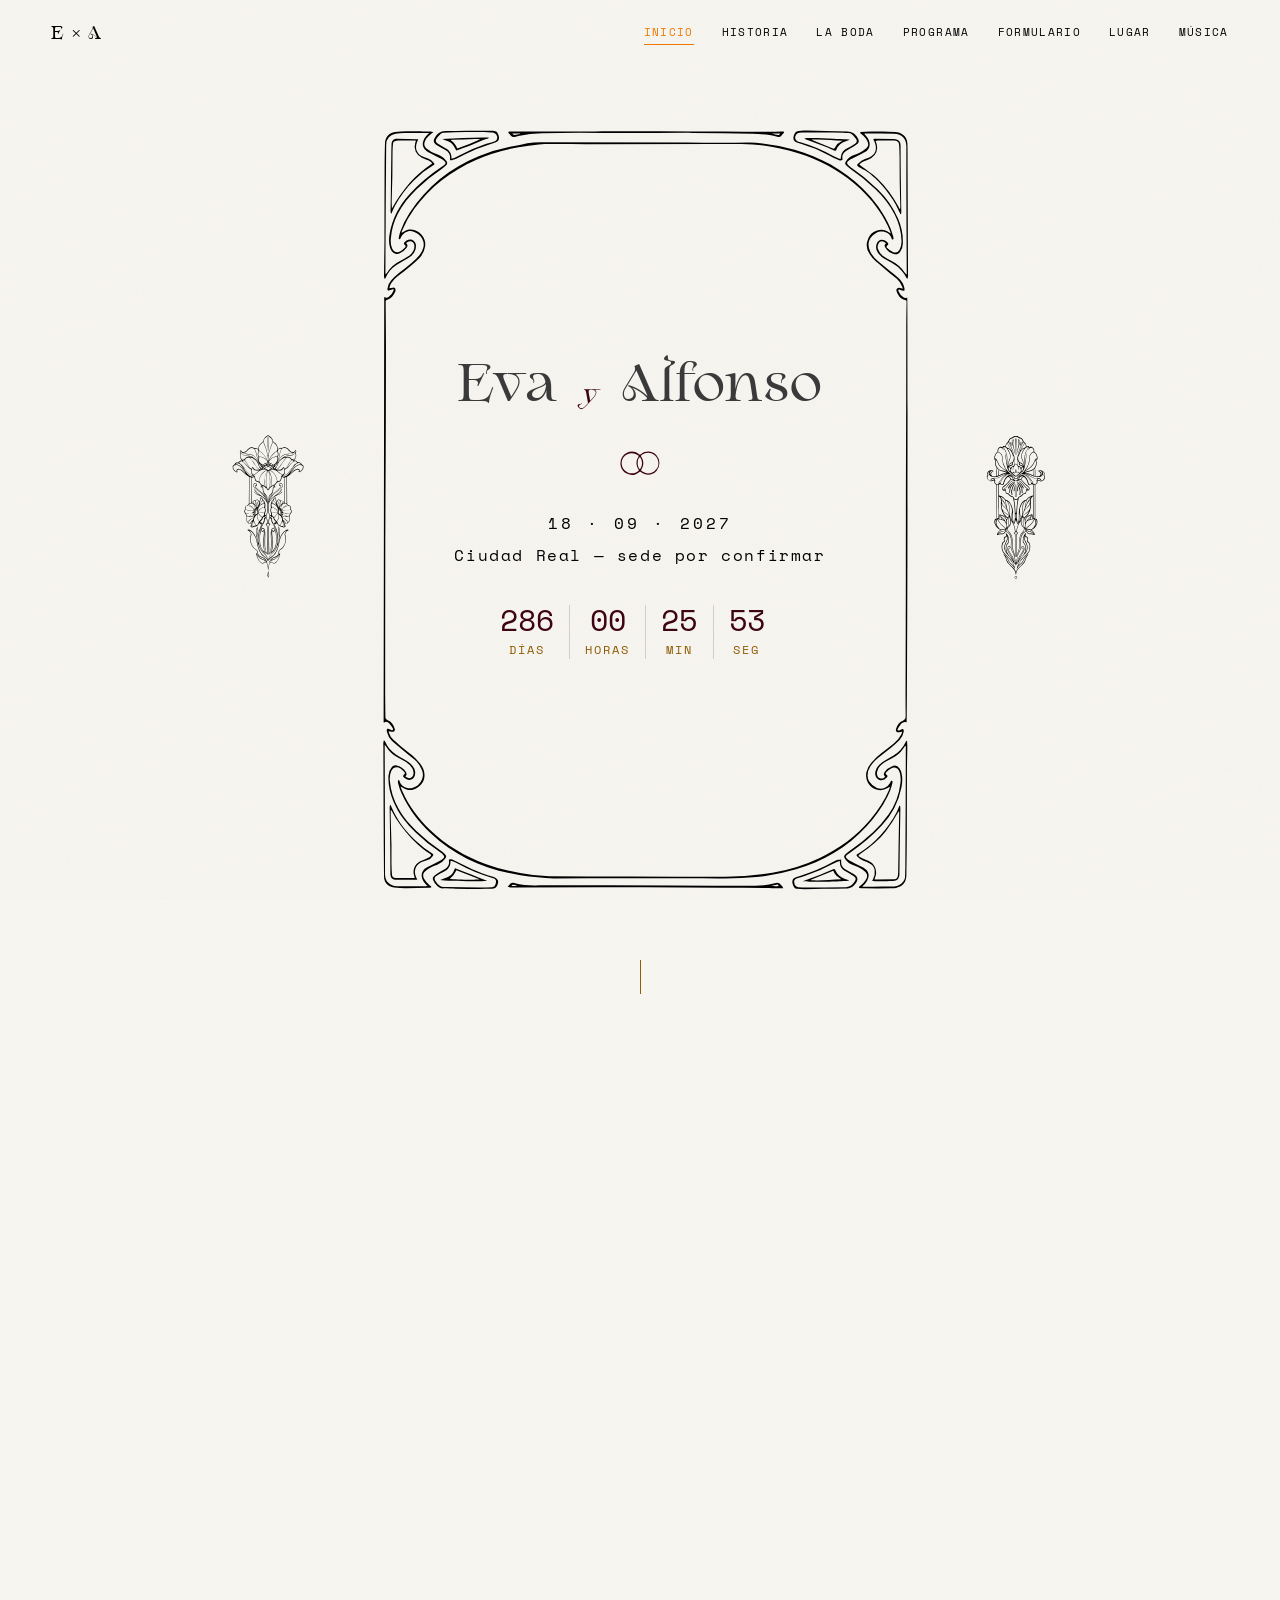
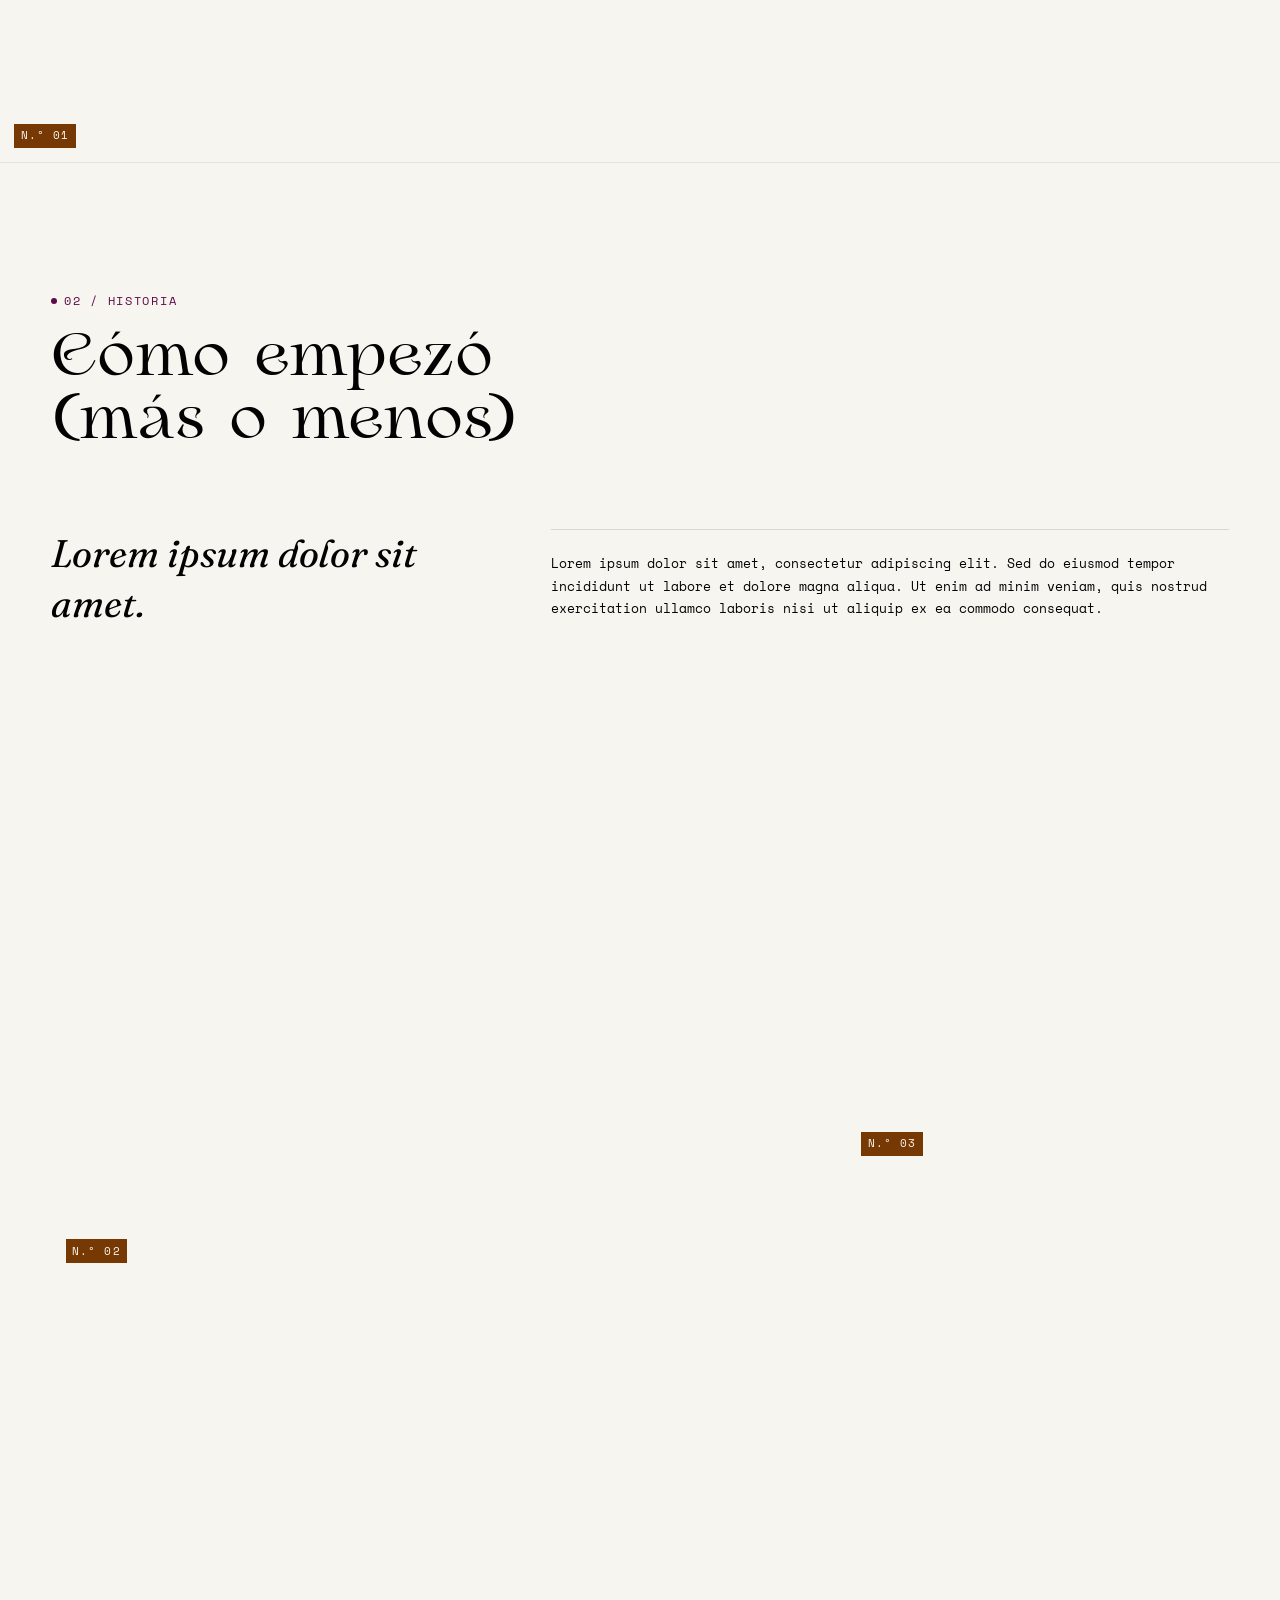
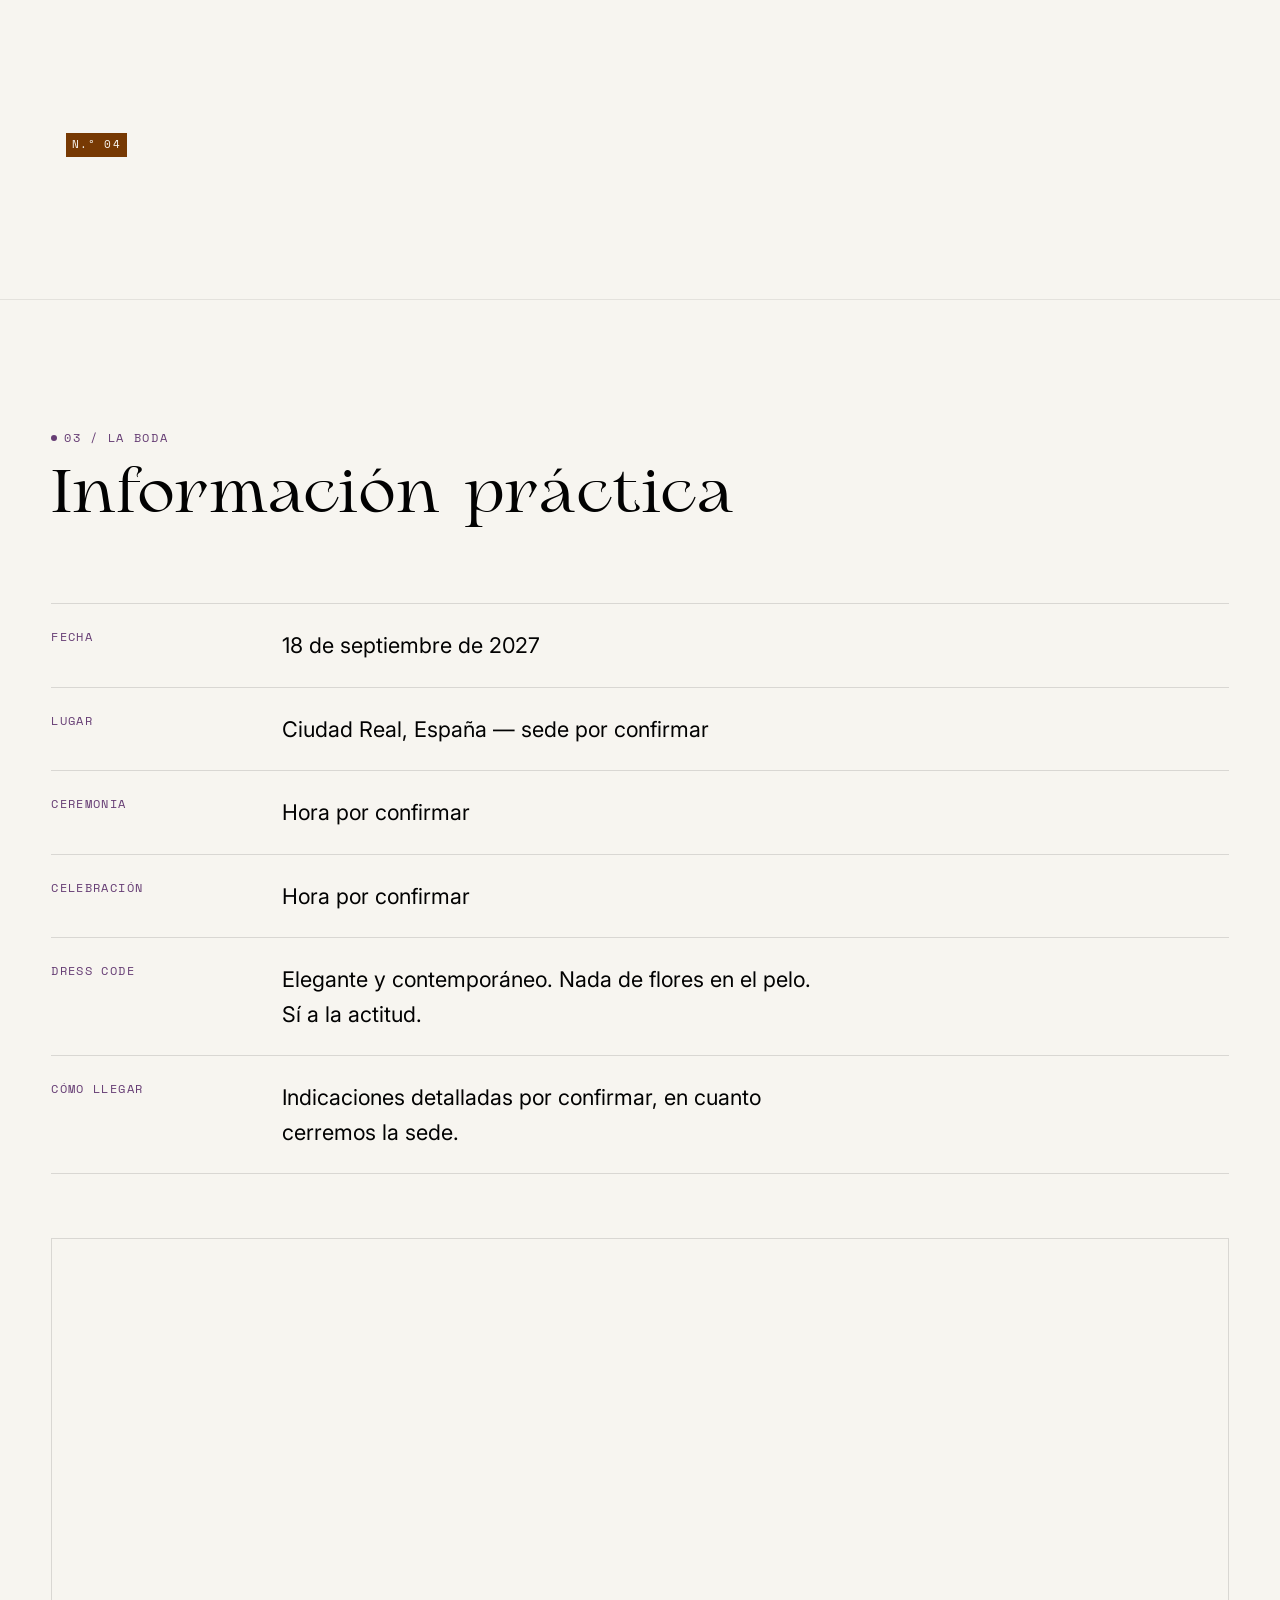
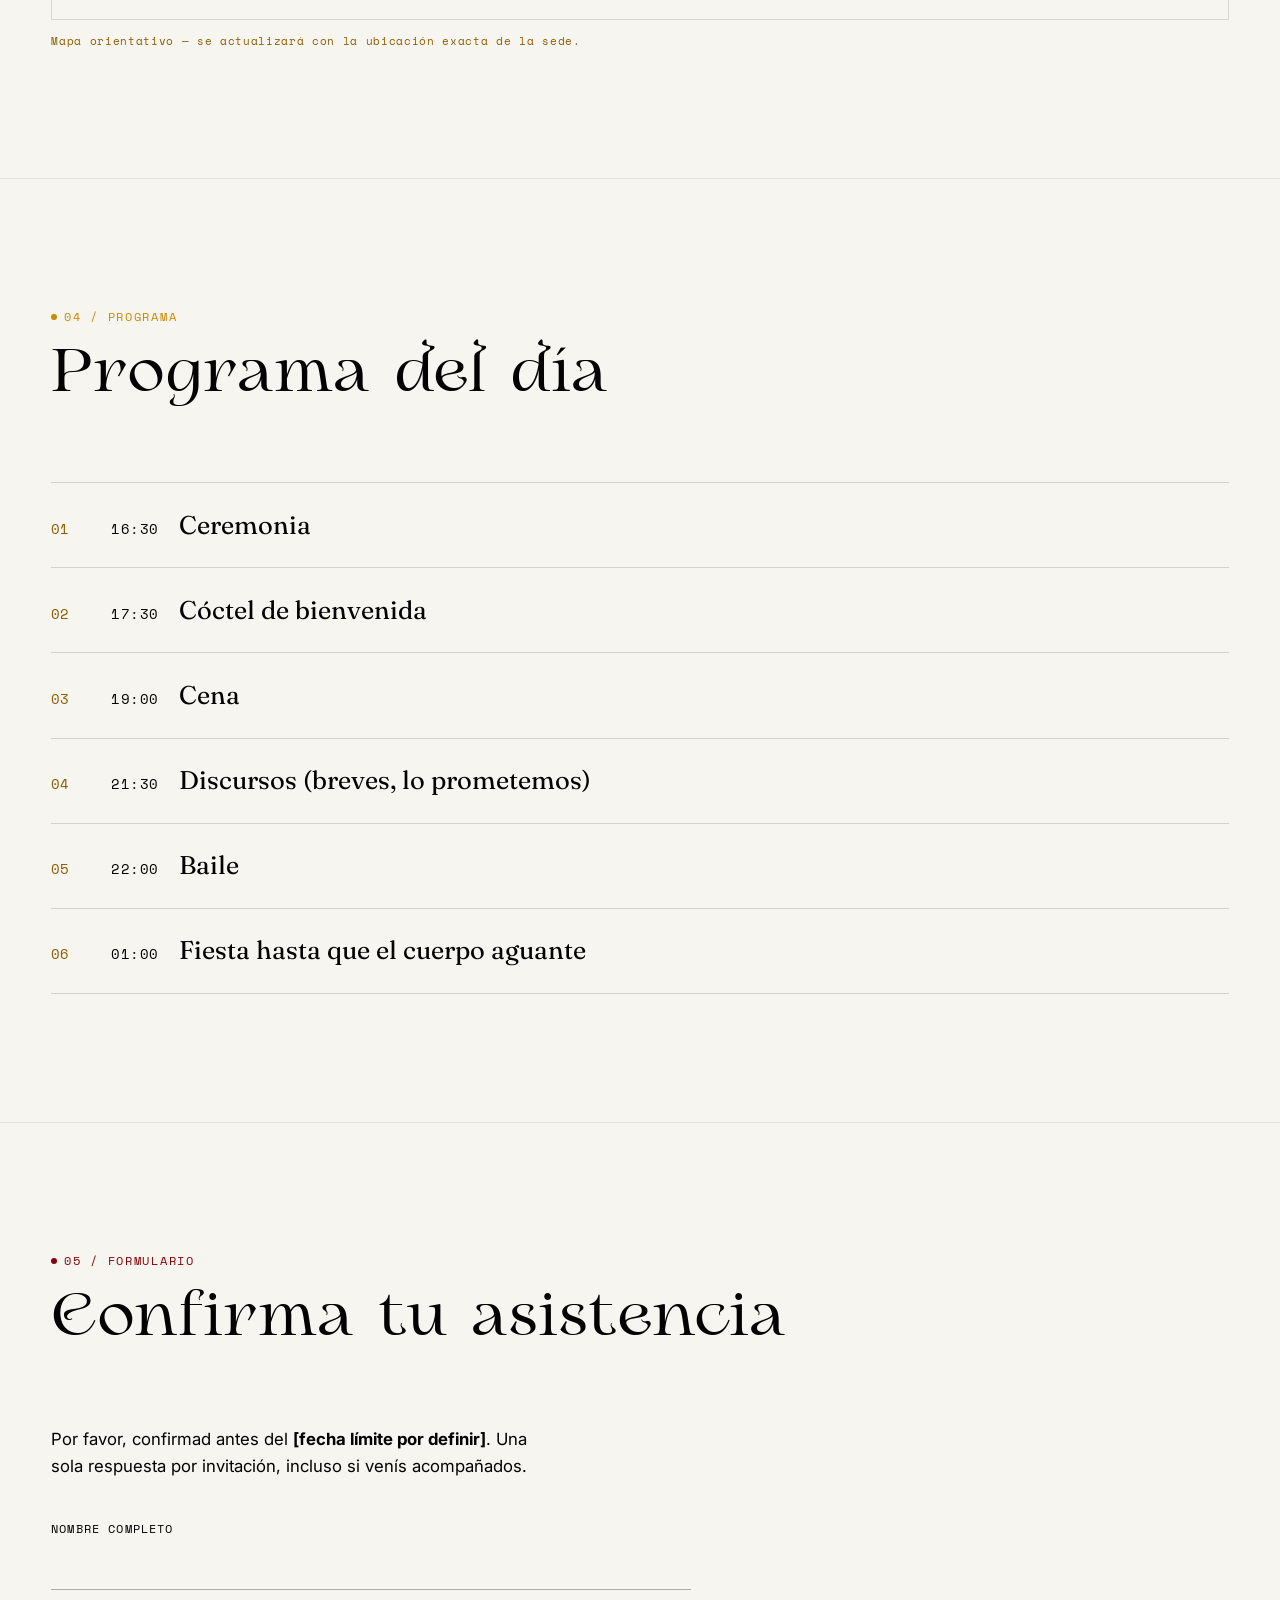
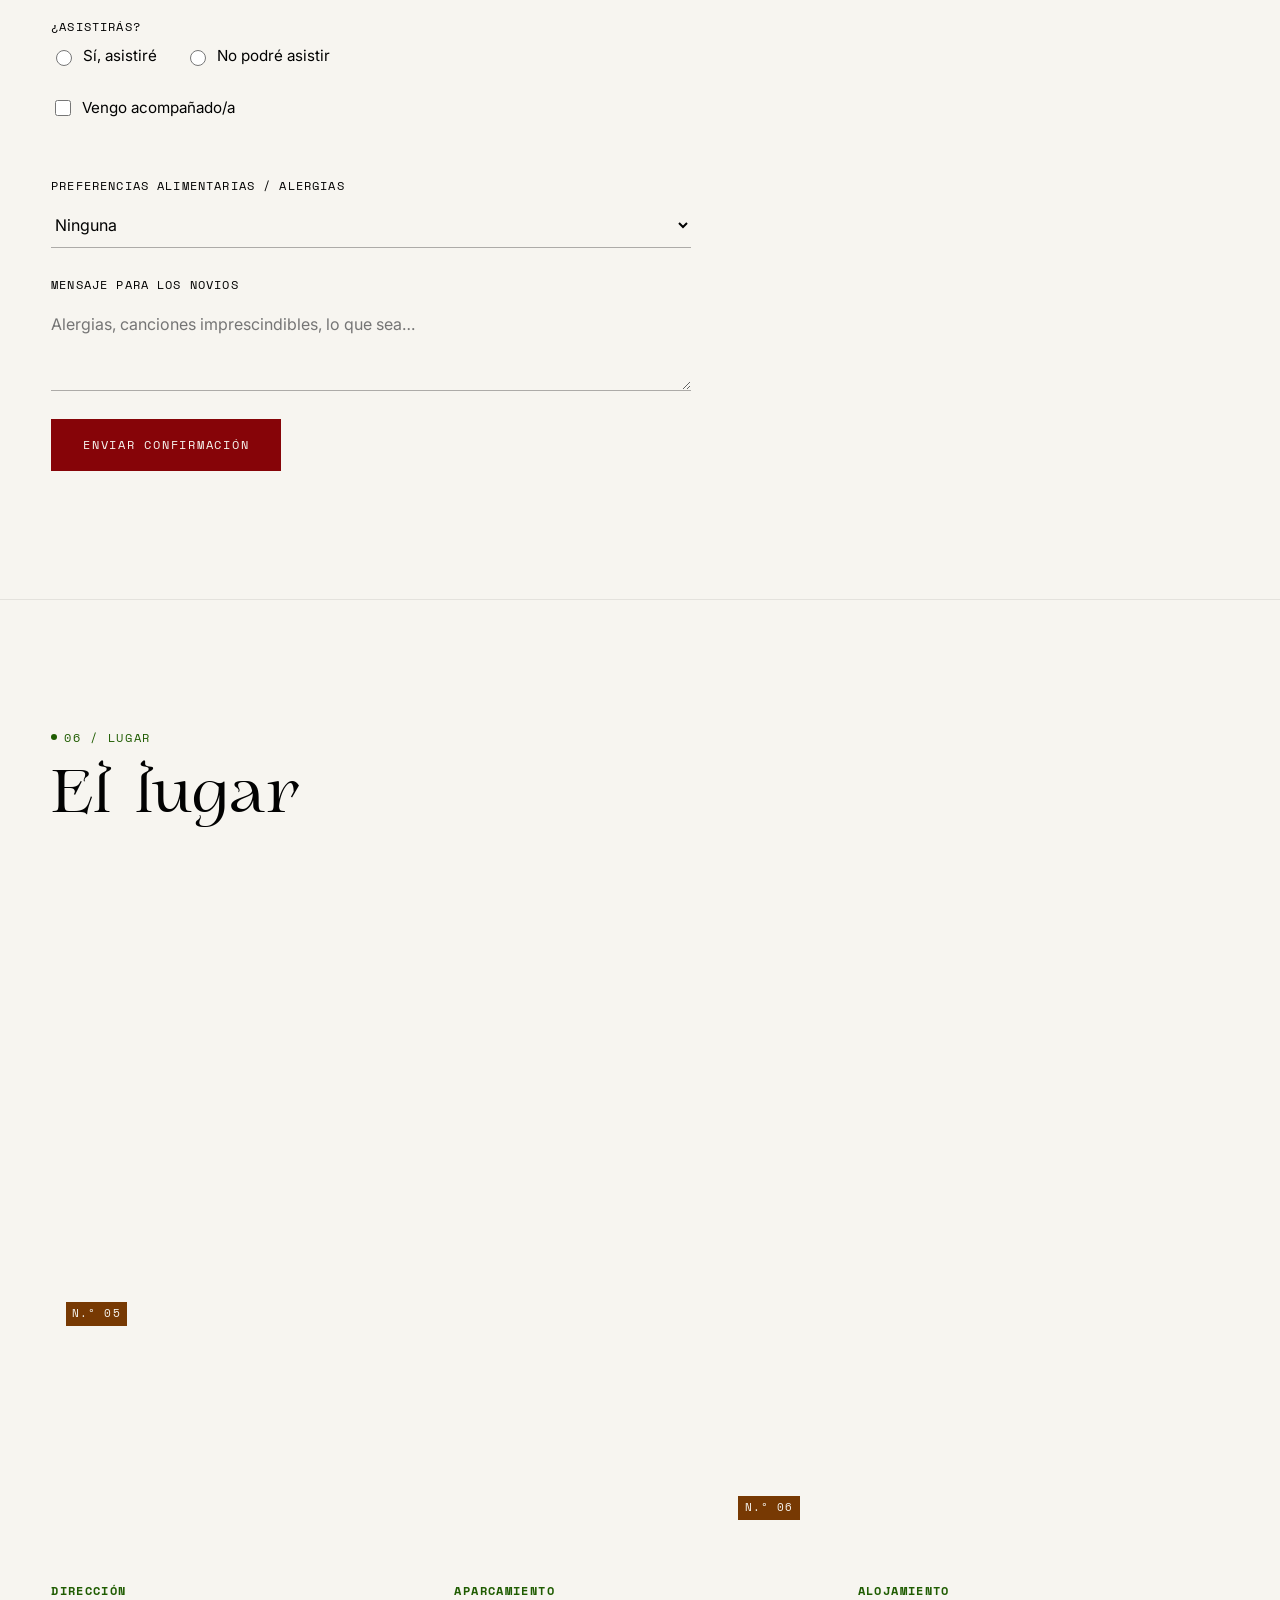
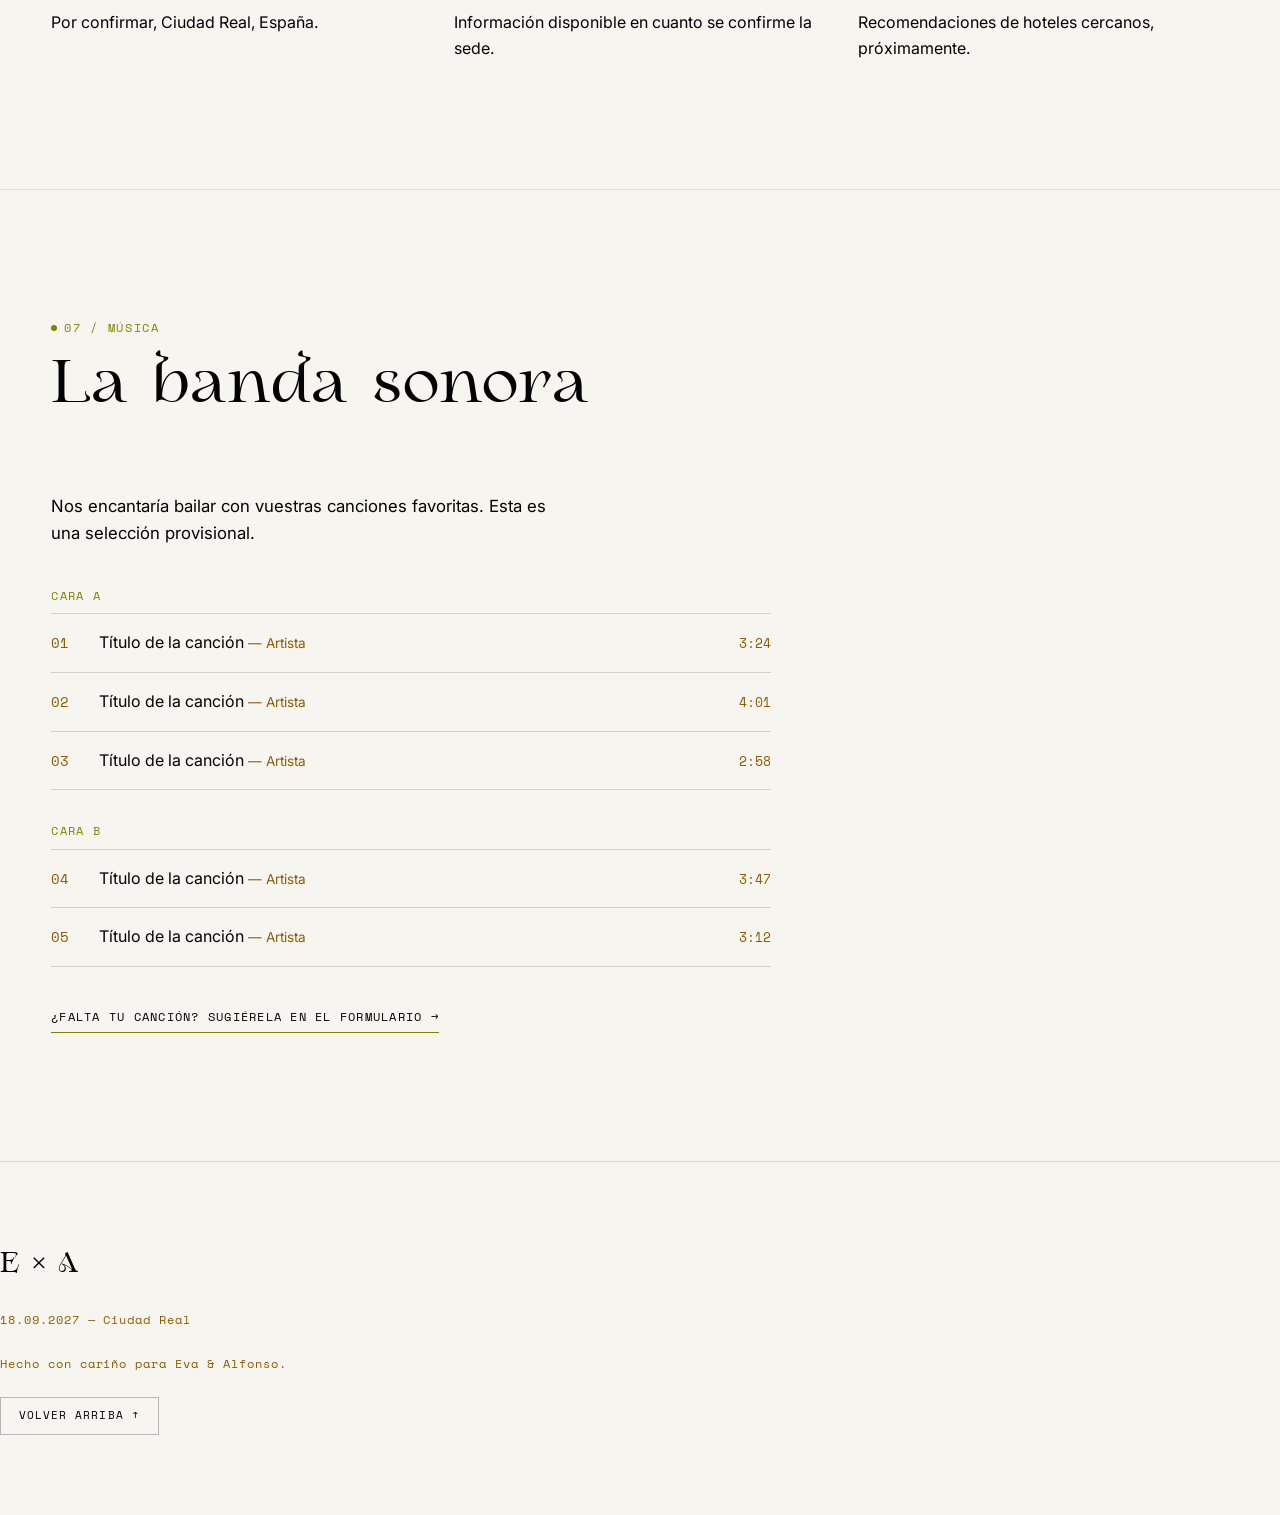
==== commit 5afe41ba: "Unificar las dos versiones: la de marco pasa a ser la única web index.html ahora es el hero con marc" ====
--- a/index.html
+++ b/index.html
@@ -8,31 +8,9 @@
 <link rel="icon" href="data:image/svg+xml,%3Csvg xmlns='http://www.w3.org/2000/svg' viewBox='0 0 100 100'%3E%3Crect width='100' height='100' fill='%23020202'/%3E%3Ctext x='50' y='60' font-family='Georgia,serif' font-size='34' fill='%23F7F5F0' text-anchor='middle'%3EEA%3C/text%3E%3C/svg%3E">
 <link rel="preconnect" href="https://fonts.googleapis.com">
 <link rel="preconnect" href="https://fonts.gstatic.com" crossorigin>
-<link rel="stylesheet" href="css/style-old.css">
-<style>
-  .dev-version-link {
-    position: fixed;
-    z-index: 9999;
-    bottom: 1rem;
-    right: 1rem;
-    background: #ff00e5;
-    color: #000;
-    font-family: "Courier New", monospace;
-    font-weight: 700;
-    font-size: .75rem;
-    letter-spacing: .04em;
-    text-transform: uppercase;
-    text-decoration: none;
-    padding: .7rem 1rem;
-    border: 3px dashed #000;
-    box-shadow: 0 0 0 3px #ff00e5, 4px 4px 0 #000;
-  }
-  .dev-version-link:hover { background: #000; color: #ff00e5; }
-</style>
+<link rel="stylesheet" href="css/style.css">
 </head>
 <body>
-
-<a class="dev-version-link" href="withpictureframe.html">⚠ DEV: VER VERSIÓN CON MARCO →</a>
 
 <div id="cursor-dot" aria-hidden="true"></div>
 
@@ -41,11 +19,11 @@
 <header class="site-nav" id="siteNav">
   <a href="#home" class="site-nav__mark">E × A</a>
   <nav class="site-nav__links" aria-label="Navegación principal">
-    <a href="#home">Index</a>
+    <a href="#home">Inicio</a>
     <a href="#historia">Historia</a>
     <a href="#boda">La boda</a>
     <a href="#programa">Programa</a>
-    <a href="#rsvp">RSVP</a>
+    <a href="#rsvp">Formulario</a>
     <a href="#lugar">Lugar</a>
     <a href="#musica">Música</a>
   </nav>
@@ -56,11 +34,11 @@
 
 <div class="mobile-menu" id="mobileMenu">
   <button class="mobile-menu__close" id="menuClose">Cerrar ×</button>
-  <a href="#home">Index</a>
+  <a href="#home">Inicio</a>
   <a href="#historia">Historia</a>
   <a href="#boda">La boda</a>
   <a href="#programa">Programa</a>
-  <a href="#rsvp">RSVP</a>
+  <a href="#rsvp">Formulario</a>
   <a href="#lugar">Lugar</a>
   <a href="#musica">Música</a>
 </div>
@@ -70,38 +48,42 @@
   <!-- ============================== HOME ============================== -->
   <section class="hero" id="home">
     <div class="hero__center" data-reveal>
-      <div class="hero__florals">
-        <img class="hero__flower hero__flower--left" src="images/ramo-1.svg" alt="" aria-hidden="true">
-        <div class="hero__title-block">
-          <h1 class="hero__names">Eva <span class="and">y</span> Alfonso</h1>
-          <svg class="hero__rings" viewBox="354 280 97 59" aria-hidden="true">
-            <path fill="currentColor" d="M442.45,290.17c-9.51-10.54-25.31-12-37.18-3.13-2.38,1.77-3.73,1.87-6.21,0-8.81-6.49-18.51-7.29-28.29-2.52-10.13,4.94-15.19,13.46-15.81,25,.49,11,5,20,15.27,25.27s20.28,4.09,29.42-2.93c2-1.56,3.13-1.89,5.37-.19,12.07,9.16,27.49,7.73,37.42-3.22A28.88,28.88,0,0,0,442.45,290.17ZM397,329.63c-8.13,5.38-16.7,6.11-25.38,1.76-8.87-4.45-13.34-11.93-13.77-22,.53-9.81,5-17.25,14-21.53s17.61-3.07,25.77,2.45c1.8,1.21,1.87,2.25.74,4.12-6,10-5.89,20.18.23,30.08C400.32,327.33,398.86,328.38,397,329.63Zm7.07-7.64c-1.07,1.87-1.91,2.6-3.54.35-4.74-6.57-4.85-19.4-.19-25.86,1.37-1.9,2.18-1.61,3.29.12a23.62,23.62,0,0,1,3.79,12.62A24.67,24.67,0,0,1,404.05,322Zm32.56,7.45a25.5,25.5,0,0,1-29.43-.1c-1.95-1.45-2.34-2.54-1-4.84,5.87-10,5.9-20.19-.29-30.09-1.59-2.54-.88-3.81,1.22-5.22a26.61,26.61,0,0,1,15.17-4.75c10.14,0,20.36,7.48,23.49,17.14A24.9,24.9,0,0,1,436.61,329.44Z"/>
-          </svg>
-        </div>
-        <img class="hero__flower hero__flower--right" src="images/ramo-2.svg" alt="" aria-hidden="true">
-      </div>
-      <p class="hero__meta">
-        <strong>18 · 09 · 2027</strong>
-        <span>Ciudad Real — sede por confirmar</span>
-      </p>
-
-      <div class="countdown" id="countdown" aria-hidden="true">
-        <div class="countdown__unit">
-          <span class="countdown__value" data-unit="days">000</span>
-          <span class="countdown__label">Días</span>
-        </div>
-        <div class="countdown__unit">
-          <span class="countdown__value" data-unit="hours">00</span>
-          <span class="countdown__label">Horas</span>
-        </div>
-        <div class="countdown__unit">
-          <span class="countdown__value" data-unit="minutes">00</span>
-          <span class="countdown__label">Min</span>
-        </div>
-        <div class="countdown__unit">
-          <span class="countdown__value" data-unit="seconds">00</span>
-          <span class="countdown__label">Seg</span>
-        </div>
+      <div class="hero__emblem">
+        <img class="hero__flower hero__flower--left" src="images/flor-1.svg" alt="" aria-hidden="true">
+        <div class="hero__frame">
+          <img class="hero__frame-border" src="images/marco-01.svg" alt="" aria-hidden="true">
+          <div class="hero__frame-content">
+            <h1 class="hero__names">Eva <span class="and">y</span> Alfonso</h1>
+            <svg class="hero__rings" viewBox="354 280 97 59" aria-hidden="true">
+              <path fill="currentColor" d="M442.45,290.17c-9.51-10.54-25.31-12-37.18-3.13-2.38,1.77-3.73,1.87-6.21,0-8.81-6.49-18.51-7.29-28.29-2.52-10.13,4.94-15.19,13.46-15.81,25,.49,11,5,20,15.27,25.27s20.28,4.09,29.42-2.93c2-1.56,3.13-1.89,5.37-.19,12.07,9.16,27.49,7.73,37.42-3.22A28.88,28.88,0,0,0,442.45,290.17ZM397,329.63c-8.13,5.38-16.7,6.11-25.38,1.76-8.87-4.45-13.34-11.93-13.77-22,.53-9.81,5-17.25,14-21.53s17.61-3.07,25.77,2.45c1.8,1.21,1.87,2.25.74,4.12-6,10-5.89,20.18.23,30.08C400.32,327.33,398.86,328.38,397,329.63Zm7.07-7.64c-1.07,1.87-1.91,2.6-3.54.35-4.74-6.57-4.85-19.4-.19-25.86,1.37-1.9,2.18-1.61,3.29.12a23.62,23.62,0,0,1,3.79,12.62A24.67,24.67,0,0,1,404.05,322Zm32.56,7.45a25.5,25.5,0,0,1-29.43-.1c-1.95-1.45-2.34-2.54-1-4.84,5.87-10,5.9-20.19-.29-30.09-1.59-2.54-.88-3.81,1.22-5.22a26.61,26.61,0,0,1,15.17-4.75c10.14,0,20.36,7.48,23.49,17.14A24.9,24.9,0,0,1,436.61,329.44Z"/>
+            </svg>
+
+            <p class="hero__meta">
+              <strong>18 · 09 · 2027</strong>
+              <span>Ciudad Real — sede por confirmar</span>
+            </p>
+
+            <div class="countdown" id="countdown" aria-hidden="true">
+              <div class="countdown__unit">
+                <span class="countdown__value" data-unit="days">000</span>
+                <span class="countdown__label">Días</span>
+              </div>
+              <div class="countdown__unit">
+                <span class="countdown__value" data-unit="hours">00</span>
+                <span class="countdown__label">Horas</span>
+              </div>
+              <div class="countdown__unit">
+                <span class="countdown__value" data-unit="minutes">00</span>
+                <span class="countdown__label">Min</span>
+              </div>
+              <div class="countdown__unit">
+                <span class="countdown__value" data-unit="seconds">00</span>
+                <span class="countdown__label">Seg</span>
+              </div>
+            </div>
+          </div>
+        </div>
+        <img class="hero__flower hero__flower--right" src="images/flor-2.svg" alt="" aria-hidden="true">
       </div>
     </div>
 
@@ -242,7 +224,7 @@
   <section class="section" id="rsvp">
     <div class="container">
       <div class="section-head" data-reveal>
-        <span class="eyebrow">05 / RSVP</span>
+        <span class="eyebrow">05 / Formulario</span>
         <h2 class="section-title">Confirma tu asistencia</h2>
       </div>
 
@@ -366,7 +348,7 @@
         <div class="track-row"><span class="n">05</span><span>Título de la canción <span class="artist">— Artista</span></span><span class="dur">3:12</span></div>
       </div>
 
-      <a class="musica__cta" href="#rsvp" data-reveal>¿Falta tu canción? Sugiérela en el RSVP →</a>
+      <a class="musica__cta" href="#rsvp" data-reveal>¿Falta tu canción? Sugiérela en el formulario →</a>
     </div>
   </section>
 
@@ -375,7 +357,7 @@
 <footer class="site-footer">
   <span class="site-footer__mark">E × A</span>
   <span>18.09.2027 — Ciudad Real</span>
-  <span>Hecho con cariño (y algo de humor) para Eva &amp; Alfonso.</span>
+  <span>Hecho con cariño para Eva &amp; Alfonso.</span>
   <a href="#home" class="site-footer__top">Volver arriba ↑</a>
 </footer>
 
--- a/css/style.css
+++ b/css/style.css
@@ -0,0 +1,812 @@
+/* ==========================================================================
+   EVA × ALFONSO — hoja de estilos
+   Estructura: tokens > base > utilidades > componentes > secciones > media
+   ========================================================================== */
+
+/* --- Tipografía externa (Inter = sans funcional, Space Mono = detalle técnico,
+   Fraunces = serif editorial con acentos completos para los títulos) */
+@import url("https://fonts.googleapis.com/css2?family=Inter:wght@400;500;600&family=Space+Mono:wght@400;700&family=Fraunces:ital,wght@0,400;0,500;0,600;1,400&display=swap");
+
+@font-face {
+  font-family: "Nouveau Nostalgia";
+  src: url("../fonts/Nouveau Nostalgia.ttf") format("truetype");
+  font-weight: normal;
+  font-style: normal;
+  font-display: swap;
+}
+
+/* --------------------------------------------------------------------------
+   TOKENS
+   -------------------------------------------------------------------------- */
+:root {
+  /* Paleta base (editable a demanda) */
+  --ink: #020202;
+  --paper: #F7F5F0;
+  --wine: #3E0415;
+  --burgundy: #860408;
+  --plum: #5D0C48;
+  --purple: #663D74;
+  --magenta: #8F0155;
+  --rust: #773903;
+  --brown: #8E5C02;
+  --mustard: #CC8A02;
+  --orange: #F07802;
+  --olive: #545310;
+  --green: #1F5C01;
+  --yellow-green: #838300;
+  --stone-grey: #3A3A3A;                  /* gris neutro, fuera de la paleta de color, para titulares suavizados */
+
+  /* Asignación semántica — cambiar aquí para recolorear una sección entera */
+  --color-bg: var(--paper);
+  --color-text: var(--ink);
+  --color-interaction: var(--orange);   /* hover / CTA global / cursor */
+  --color-graphic: var(--rust);          /* marcas y etiquetas de foto */
+  --color-secondary: var(--brown);       /* texto meta / secundario */
+  --color-selection: var(--magenta);     /* selección de texto */
+  --color-heading-soft: var(--stone-grey); /* titular portada, más suave que --ink */
+
+  --accent-home: var(--wine);
+  --accent-historia: var(--plum);
+  --accent-boda: var(--purple);
+  --accent-programa: var(--mustard);
+  --accent-rsvp: var(--burgundy);
+  --accent-lugar: var(--green);
+  --accent-musica: var(--yellow-green);
+
+  /* Tipografía */
+  --font-display: "Nouveau Nostalgia", "Times New Roman", serif; /* display con acentos: nombres, monograma, encabezados */
+  --font-serif: "Fraunces", Georgia, serif;                     /* serif editorial: cuerpo destacado */
+  --font-sans: "Inter", -apple-system, BlinkMacSystemFont, "Segoe UI", sans-serif;
+  --font-mono: "Space Mono", "Courier New", monospace;
+
+  /* Ritmo */
+  --gutter: clamp(1.25rem, 4vw, 3.5rem);
+  --section-pad: clamp(4rem, 10vw, 9rem);
+  --ease: cubic-bezier(.16, .84, .38, 1);
+}
+
+/* --------------------------------------------------------------------------
+   RESET / BASE
+   -------------------------------------------------------------------------- */
+*, *::before, *::after { box-sizing: border-box; }
+html { scroll-behavior: smooth; }
+@media (prefers-reduced-motion: reduce) {
+  html { scroll-behavior: auto; }
+  *, *::before, *::after { animation-duration: .001ms !important; transition-duration: .001ms !important; }
+}
+
+body {
+  margin: 0;
+  background: var(--color-bg);
+  color: var(--color-text);
+  font-family: var(--font-sans);
+  font-size: 16px;
+  line-height: 1.6;
+  -webkit-font-smoothing: antialiased;
+  position: relative;
+  overflow-x: hidden;
+}
+
+/* Grano analógico sutil sobre toda la página */
+body::before {
+  content: "";
+  position: fixed;
+  inset: 0;
+  z-index: 2000;
+  pointer-events: none;
+  opacity: .05;
+  mix-blend-mode: multiply;
+  background-image: url("data:image/svg+xml;utf8,<svg xmlns='http://www.w3.org/2000/svg'><filter id='n'><feTurbulence type='fractalNoise' baseFrequency='0.85' numOctaves='2' stitchTiles='stitch'/></filter><rect width='100%25' height='100%25' filter='url(%23n)'/></svg>");
+}
+
+img { max-width: 100%; display: block; }
+a { color: inherit; text-decoration: none; }
+button { font: inherit; cursor: pointer; }
+h1, h2, h3, p, dl, dd, figure { margin: 0; }
+ul { margin: 0; padding: 0; list-style: none; }
+
+::selection { background: var(--color-selection); color: var(--paper); }
+
+/* --------------------------------------------------------------------------
+   UTILIDADES
+   -------------------------------------------------------------------------- */
+.container {
+  max-width: 1440px;
+  margin-inline: auto;
+  padding-inline: var(--gutter);
+}
+
+.eyebrow {
+  display: inline-flex;
+  align-items: center;
+  gap: .6em;
+  font-family: var(--font-mono);
+  font-size: .75rem;
+  letter-spacing: .14em;
+  text-transform: uppercase;
+  color: var(--section-accent, var(--ink));
+}
+.eyebrow::before {
+  content: "";
+  width: .5em;
+  height: .5em;
+  border-radius: 50%;
+  background: currentColor;
+}
+
+.visually-hidden {
+  position: absolute; width: 1px; height: 1px; padding: 0; margin: -1px;
+  overflow: hidden; clip: rect(0,0,0,0); white-space: nowrap; border: 0;
+}
+
+.section {
+  padding-block: var(--section-pad);
+  border-top: 1px solid rgba(2,2,2,.08);
+  position: relative;
+}
+
+.section-head {
+  display: flex;
+  flex-direction: column;
+  gap: 1rem;
+  margin-bottom: clamp(2.5rem, 6vw, 5rem);
+}
+
+.section-title {
+  font-family: var(--font-display);
+  font-weight: 400;
+  font-size: clamp(2.1rem, 5vw, 3.75rem);
+  line-height: 1.05;
+  max-width: 20ch;
+}
+
+/* Revelado al hacer scroll */
+[data-reveal] {
+  opacity: 0;
+  transform: translateY(28px);
+  transition: opacity .9s var(--ease), transform .9s var(--ease);
+  transition-delay: var(--reveal-delay, 0s);
+}
+[data-reveal].is-visible { opacity: 1; transform: translateY(0); }
+
+/* --------------------------------------------------------------------------
+   CURSOR PERSONALIZADO (solo dispositivos con puntero fino)
+   -------------------------------------------------------------------------- */
+#cursor-dot {
+  position: fixed;
+  top: 0; left: 0;
+  width: 64px; height: 64px;
+  margin: -32px 0 0 -32px;
+  border-radius: 50%;
+  background: var(--color-interaction);
+  color: var(--paper);
+  font-family: var(--font-mono);
+  font-size: .65rem;
+  letter-spacing: .1em;
+  text-transform: uppercase;
+  display: flex;
+  align-items: center;
+  justify-content: center;
+  z-index: 500;
+  pointer-events: none;
+  opacity: 0;
+  transition: opacity .35s var(--ease);
+  mix-blend-mode: normal;
+}
+#cursor-dot.is-active { opacity: 1; }
+@media (hover: none), (pointer: coarse) {
+  #cursor-dot { display: none; }
+}
+body.has-custom-cursor .photo { cursor: none; }
+
+/* --------------------------------------------------------------------------
+   NAV
+   -------------------------------------------------------------------------- */
+.site-nav {
+  position: fixed;
+  top: 0; left: 0; right: 0;
+  z-index: 900;
+  display: flex;
+  align-items: center;
+  justify-content: space-between;
+  padding: 1.25rem var(--gutter);
+  font-family: var(--font-mono);
+  font-size: .7rem;
+  letter-spacing: .12em;
+  text-transform: uppercase;
+  transition: background .4s var(--ease), border-color .4s var(--ease);
+  border-bottom: 1px solid transparent;
+}
+.site-nav.is-scrolled {
+  background: rgba(247,245,240,.88);
+  backdrop-filter: blur(6px);
+  border-bottom-color: rgba(2,2,2,.1);
+}
+
+.site-nav__mark {
+  font-family: var(--font-display);
+  font-size: 1.1rem;
+  letter-spacing: 0;
+  text-transform: none;
+}
+
+.site-nav__links {
+  display: none;
+  gap: 1.75rem;
+}
+.site-nav__links a {
+  position: relative;
+  padding-bottom: .3rem;
+}
+.site-nav__links a::after {
+  content: "";
+  position: absolute;
+  left: 0; bottom: 0;
+  width: 0%;
+  height: 1px;
+  background: var(--color-interaction);
+  transition: width .35s var(--ease);
+}
+.site-nav__links a:hover::after,
+.site-nav__links a.is-active::after {
+  width: 100%;
+}
+.site-nav__links a.is-active { color: var(--color-interaction); }
+
+.site-nav__toggle {
+  background: none;
+  border: none;
+  color: var(--color-text);
+  display: inline-flex;
+  flex-direction: column;
+  gap: 5px;
+  padding: .5rem;
+}
+.site-nav__toggle span { width: 22px; height: 1px; background: currentColor; display: block; }
+
+.mobile-menu {
+  position: fixed;
+  inset: 0;
+  z-index: 950;
+  background: var(--ink);
+  color: var(--paper);
+  display: flex;
+  flex-direction: column;
+  justify-content: center;
+  gap: 1.5rem;
+  padding: var(--gutter);
+  transform: translateY(-100%);
+  transition: transform .5s var(--ease);
+}
+.mobile-menu.is-open { transform: translateY(0); }
+.mobile-menu a {
+  font-family: var(--font-serif);
+  font-size: clamp(2rem, 8vw, 3rem);
+}
+.mobile-menu__close {
+  position: absolute;
+  top: 1.25rem; right: var(--gutter);
+  background: none; border: none; color: var(--paper);
+  font-family: var(--font-mono); font-size: .75rem; letter-spacing: .12em; text-transform: uppercase;
+}
+
+/* --------------------------------------------------------------------------
+   COMPONENTE: PHOTO
+   Si la imagen aún no existe, queda un hueco en blanco reservado
+   (misma proporción, sin decoración) a la espera de la foto o del dibujo.
+   -------------------------------------------------------------------------- */
+.photo {
+  position: relative;
+  aspect-ratio: var(--ratio, 4/5);
+  overflow: hidden;
+  background: var(--paper);
+  isolation: isolate;
+}
+.photo__img {
+  width: 100%; height: 100%;
+  object-fit: cover;
+  filter: grayscale(.08) contrast(1.05);
+  transition: transform .8s var(--ease);
+}
+.photo:hover .photo__img { transform: scale(1.035); }
+
+.photo.is-empty .photo__img { display: none; }
+
+.photo__tag {
+  position: absolute;
+  left: .9rem; bottom: .9rem;
+  font-family: var(--font-mono);
+  font-size: .68rem;
+  letter-spacing: .1em;
+  text-transform: uppercase;
+  color: var(--paper);
+  background: var(--color-graphic);
+  padding: .3em .6em;
+  z-index: 1;
+}
+
+/* --------------------------------------------------------------------------
+   HERO
+   -------------------------------------------------------------------------- */
+.hero {
+  min-height: 100svh;
+  display: flex;
+  flex-direction: column;
+  align-items: center;
+  justify-content: center;
+  text-align: center;
+  padding-block: clamp(5rem, 12vw, 7rem) 3rem;
+}
+
+.hero__center { display: flex; flex-direction: column; align-items: center; }
+
+.hero__emblem {
+  display: flex;
+  align-items: center;
+  justify-content: center;
+  gap: clamp(.25rem, 2vw, 1.25rem);
+}
+
+.hero__frame {
+  position: relative;
+  width: clamp(260px, 92vw, 560px);
+  aspect-ratio: 595.28 / 841.89;
+  display: flex;
+  align-items: center;
+  justify-content: center;
+  /* 13% of the frame's own width — a plain 13% here resolves against
+     .hero__emblem (the flex row), which grows with the flanking
+     flowers, shrinking this padding unpredictably at wide viewports. */
+  padding: clamp(33.8px, 11.96vw, 72.8px);
+  flex-shrink: 0;
+}
+.hero__frame-border {
+  position: absolute;
+  inset: 0;
+  width: 100%;
+  height: 100%;
+}
+
+.hero__frame-content {
+  position: relative;
+  z-index: 1;
+  width: 100%;
+  display: flex;
+  flex-direction: column;
+  align-items: center;
+  justify-content: center;
+  gap: clamp(1rem, 4vw, 2.25rem);
+}
+
+.hero__names {
+  margin: 0;
+  width: 100%;
+  font-family: var(--font-display);
+  font-weight: 400;
+  font-size: clamp(1.55rem, 9.2vw, 3.3rem);
+  line-height: 1.1;
+  letter-spacing: -.01em;
+  color: var(--color-heading-soft);
+  white-space: nowrap;
+}
+.hero__names .and {
+  font-size: .5em;
+  font-style: italic;
+  color: var(--accent-home);
+  vertical-align: -0.1em;
+  padding-inline: .12em;
+}
+.hero__title {
+  width: 100%;
+  height: auto;
+}
+
+.hero__rings {
+  width: clamp(1.7rem, 4.6vw, 2.5rem);
+  height: auto;
+  color: var(--accent-home);
+}
+
+.hero__flower {
+  height: clamp(60px, 16vw, 260px);
+  width: auto;
+  flex-shrink: 0;
+  display: none;
+}
+
+.hero__meta {
+  margin-top: 0;
+  display: flex;
+  flex-direction: column;
+  gap: .4rem;
+  font-family: var(--font-mono);
+  font-size: clamp(.78rem, 2.4vw, 1rem);
+  letter-spacing: .1em;
+}
+.hero__meta strong { font-weight: 400; letter-spacing: .2em; }
+
+.countdown {
+  display: flex;
+  flex-wrap: wrap;
+  justify-content: center;
+  row-gap: .5rem;
+  margin-top: 0;
+}
+.countdown__unit {
+  display: flex;
+  flex-direction: column;
+  align-items: center;
+  gap: .3rem;
+  padding-inline: clamp(.5rem, 2.1vw, .95rem);
+  border-left: 1px solid rgba(2,2,2,.15);
+}
+.countdown__unit:first-child { border-left: none; padding-left: 0; }
+.countdown__value {
+  font-family: var(--font-mono);
+  font-size: clamp(1.2rem, 3vw, 1.9rem);
+  line-height: 1;
+  font-variant-numeric: tabular-nums;
+  font-feature-settings: "tnum";
+  color: var(--accent-home);
+  text-align: center;
+}
+.countdown__label {
+  font-family: var(--font-mono);
+  font-size: clamp(.66rem, 1.8vw, .75rem);
+  letter-spacing: .16em;
+  text-transform: uppercase;
+  color: var(--color-secondary);
+}
+.countdown__done {
+  font-family: var(--font-mono);
+  font-size: .8rem;
+  letter-spacing: .12em;
+  text-transform: uppercase;
+  color: var(--accent-home);
+}
+
+.opening-photo {
+  --ratio: 21/9;
+  width: 100%;
+}
+
+.hero__scroll {
+  margin-top: 3.5rem;
+  display: flex;
+  justify-content: center;
+  color: var(--color-secondary);
+}
+.hero__scroll span {
+  width: 1px; height: 34px;
+  background: currentColor;
+  position: relative;
+  overflow: hidden;
+}
+.hero__scroll span::after {
+  content: "";
+  position: absolute; top: -100%; left: 0; right: 0;
+  height: 100%;
+  background: var(--color-interaction);
+  animation: scrollLine 2.2s var(--ease) infinite;
+}
+@keyframes scrollLine {
+  0% { top: -100%; }
+  60% { top: 100%; }
+  100% { top: 100%; }
+}
+
+/* --------------------------------------------------------------------------
+   HISTORIA
+   -------------------------------------------------------------------------- */
+#historia { --section-accent: var(--accent-historia); }
+
+.historia__grid {
+  display: grid;
+  grid-template-columns: 1fr;
+  gap: clamp(2rem, 5vw, 3rem);
+}
+
+.historia__pull {
+  font-family: var(--font-serif);
+  font-style: italic;
+  font-size: clamp(1.6rem, 3.4vw, 2.4rem);
+  line-height: 1.3;
+  max-width: 16ch;
+}
+
+.historia__facts {
+  display: flex;
+  flex-direction: column;
+  gap: 1.1rem;
+  font-family: var(--font-mono);
+  font-size: .82rem;
+  line-height: 1.7;
+  border-top: 1px solid rgba(2,2,2,.12);
+  padding-top: 1.4rem;
+}
+.historia__facts dt { color: var(--accent-historia); text-transform: uppercase; letter-spacing: .08em; }
+.historia__facts dd { color: var(--ink); margin: 0 0 .8rem; font-family: var(--font-sans); font-size: .95rem; }
+
+.historia__photos {
+  display: grid;
+  grid-template-columns: repeat(2, 1fr);
+  gap: 1rem;
+  margin-top: clamp(2rem, 6vw, 4rem);
+}
+.historia__photos .photo:first-child { grid-column: 1 / -1; --ratio: 16/9; }
+
+/* --------------------------------------------------------------------------
+   LA BODA
+   -------------------------------------------------------------------------- */
+#boda { --section-accent: var(--accent-boda); }
+
+.info-list { border-top: 1px solid rgba(2,2,2,.12); }
+.info-row {
+  display: grid;
+  grid-template-columns: 1fr;
+  gap: .4rem;
+  padding-block: 1.5rem;
+  border-bottom: 1px solid rgba(2,2,2,.12);
+}
+.info-row dt {
+  font-family: var(--font-mono);
+  font-size: .72rem;
+  letter-spacing: .12em;
+  text-transform: uppercase;
+  color: var(--accent-boda);
+}
+.info-row dd {
+  font-family: var(--font-sans);
+  font-size: clamp(1.05rem, 2vw, 1.35rem);
+  max-width: 42ch;
+}
+
+.map-embed {
+  margin-top: clamp(2.5rem, 6vw, 4rem);
+  filter: grayscale(.5) contrast(1.05);
+  border: 1px solid rgba(2,2,2,.12);
+}
+.map-embed iframe { width: 100%; height: 380px; border: 0; display: block; }
+.map-caption {
+  font-family: var(--font-mono);
+  font-size: .7rem;
+  letter-spacing: .06em;
+  color: var(--color-secondary);
+  margin-top: .75rem;
+}
+
+/* --------------------------------------------------------------------------
+   PROGRAMA
+   -------------------------------------------------------------------------- */
+#programa { --section-accent: var(--accent-programa); background: var(--paper); }
+
+.programme-list { border-top: 1px solid rgba(2,2,2,.15); }
+.programme-row {
+  display: grid;
+  grid-template-columns: 2.5rem auto 1fr;
+  align-items: baseline;
+  gap: 1rem 1.25rem;
+  padding-block: 1.35rem;
+  border-bottom: 1px solid rgba(2,2,2,.15);
+  position: relative;
+  transition: padding-left .35s var(--ease), color .35s var(--ease);
+}
+.programme-row::before {
+  content: "";
+  position: absolute;
+  left: 0; top: 0; bottom: 0;
+  width: 0;
+  background: var(--accent-programa);
+  transition: width .35s var(--ease);
+}
+.programme-row:hover { padding-left: 1rem; }
+.programme-row:hover::before { width: .35rem; }
+
+.programme-index { font-family: var(--font-mono); font-size: .85rem; color: var(--color-secondary); }
+.programme-time { font-family: var(--font-mono); font-size: .9rem; letter-spacing: .04em; white-space: nowrap; }
+.programme-title { font-family: var(--font-serif); font-size: clamp(1.15rem, 2.4vw, 1.6rem); }
+
+/* --------------------------------------------------------------------------
+   RSVP
+   -------------------------------------------------------------------------- */
+#rsvp { --section-accent: var(--accent-rsvp); }
+
+.rsvp-intro { max-width: 46ch; margin-bottom: 2.5rem; font-size: 1.05rem; }
+
+.form {
+  display: grid;
+  grid-template-columns: 1fr;
+  gap: 1.75rem;
+  max-width: 640px;
+}
+
+.field { display: flex; flex-direction: column; gap: .5rem; }
+.field label {
+  font-family: var(--font-mono);
+  font-size: .72rem;
+  letter-spacing: .1em;
+  text-transform: uppercase;
+}
+.field input[type="text"],
+.field input[type="email"],
+.field select,
+.field textarea {
+  font-family: var(--font-sans);
+  font-size: 1rem;
+  padding: .7rem 0;
+  border: none;
+  border-bottom: 1px solid rgba(2,2,2,.3);
+  background: transparent;
+  color: var(--ink);
+  border-radius: 0;
+  transition: border-color .3s var(--ease);
+}
+.field textarea { resize: vertical; min-height: 5.5rem; }
+.field input:focus,
+.field select:focus,
+.field textarea:focus {
+  outline: none;
+  border-color: var(--accent-rsvp);
+}
+
+.radio-group, .checkbox-line {
+  display: flex;
+  gap: 1.75rem;
+  font-size: .95rem;
+  flex-wrap: wrap;
+}
+.radio-group label, .checkbox-line label {
+  display: flex; align-items: center; gap: .5rem;
+  font-family: var(--font-sans); text-transform: none; letter-spacing: 0; font-size: .95rem;
+  cursor: pointer;
+}
+.radio-group input, .checkbox-line input { accent-color: var(--accent-rsvp); width: 16px; height: 16px; }
+
+.field--conditional { max-height: 0; opacity: 0; overflow: hidden; transition: max-height .4s var(--ease), opacity .3s var(--ease); gap: 0; }
+.field--conditional.is-visible { max-height: 200px; opacity: 1; margin-top: -.5rem; }
+
+.btn {
+  justify-self: start;
+  display: inline-flex;
+  align-items: center;
+  gap: .75rem;
+  padding: 1rem 2rem;
+  background: var(--accent-rsvp);
+  color: var(--paper);
+  font-family: var(--font-mono);
+  font-size: .78rem;
+  letter-spacing: .14em;
+  text-transform: uppercase;
+  border: none;
+  transition: background .3s var(--ease), transform .3s var(--ease);
+}
+.btn:hover { background: var(--color-interaction); transform: translateY(-2px); }
+
+.form-status {
+  display: none;
+  padding: 1.5rem;
+  border: 1px solid var(--accent-rsvp);
+  font-family: var(--font-mono);
+  font-size: .85rem;
+  max-width: 640px;
+}
+.form-status.is-visible { display: block; }
+.form.is-hidden { display: none; }
+
+/* --------------------------------------------------------------------------
+   LUGAR
+   -------------------------------------------------------------------------- */
+#lugar { --section-accent: var(--accent-lugar); }
+
+.lugar__grid {
+  display: grid;
+  grid-template-columns: 1fr;
+  gap: 1rem;
+}
+.lugar__grid .photo:nth-child(1) { --ratio: 3/2; }
+.lugar__grid .photo:nth-child(2) { --ratio: 4/5; }
+
+.lugar__details {
+  margin-top: clamp(2rem, 5vw, 3rem);
+  display: grid;
+  grid-template-columns: 1fr;
+  gap: 2rem;
+  font-family: var(--font-sans);
+}
+.lugar__details h3 {
+  font-family: var(--font-mono);
+  font-size: .72rem;
+  letter-spacing: .12em;
+  text-transform: uppercase;
+  color: var(--accent-lugar);
+  margin-bottom: .6rem;
+}
+
+/* --------------------------------------------------------------------------
+   MÚSICA
+   -------------------------------------------------------------------------- */
+#musica { --section-accent: var(--accent-musica); }
+
+.tracklist { border-top: 1px solid rgba(2,2,2,.15); max-width: 720px; }
+.track-row {
+  display: grid;
+  grid-template-columns: 2rem 1fr auto;
+  gap: 1rem;
+  align-items: baseline;
+  padding-block: 1rem;
+  border-bottom: 1px solid rgba(2,2,2,.15);
+  font-family: var(--font-sans);
+}
+.track-row .n { font-family: var(--font-mono); color: var(--color-secondary); font-size: .85rem; }
+.track-row .artist { color: var(--color-secondary); font-size: .85rem; }
+.track-row .dur { font-family: var(--font-mono); font-size: .8rem; color: var(--color-secondary); }
+
+.side-label {
+  font-family: var(--font-mono);
+  font-size: .72rem;
+  letter-spacing: .12em;
+  text-transform: uppercase;
+  color: var(--accent-musica);
+  margin: 2rem 0 .5rem;
+}
+.side-label:first-child { margin-top: 0; }
+
+.musica__cta {
+  margin-top: 2.5rem;
+  display: inline-flex;
+  align-items: center;
+  gap: .75rem;
+  font-family: var(--font-mono);
+  font-size: .78rem;
+  letter-spacing: .1em;
+  text-transform: uppercase;
+  border-bottom: 1px solid var(--accent-musica);
+  padding-bottom: .3rem;
+  transition: color .3s var(--ease), border-color .3s var(--ease);
+}
+.musica__cta:hover { color: var(--color-interaction); border-color: var(--color-interaction); }
+
+/* --------------------------------------------------------------------------
+   FOOTER
+   -------------------------------------------------------------------------- */
+.site-footer {
+  padding-block: clamp(3rem, 8vw, 5rem);
+  border-top: 1px solid rgba(2,2,2,.12);
+  display: flex;
+  flex-direction: column;
+  gap: 1.5rem;
+  align-items: flex-start;
+  font-family: var(--font-mono);
+  font-size: .75rem;
+  letter-spacing: .08em;
+  color: var(--color-secondary);
+}
+.site-footer__mark { font-family: var(--font-display); font-size: 1.75rem; color: var(--ink); letter-spacing: 0; }
+.site-footer__top {
+  background: none; border: 1px solid rgba(2,2,2,.25); color: var(--ink);
+  padding: .6rem 1.1rem; text-transform: uppercase; letter-spacing: .1em; font-family: var(--font-mono); font-size: .68rem;
+  transition: background .3s var(--ease), color .3s var(--ease), border-color .3s var(--ease);
+}
+.site-footer__top:hover { background: var(--ink); color: var(--paper); border-color: var(--ink); }
+
+/* --------------------------------------------------------------------------
+   RESPONSIVE
+   -------------------------------------------------------------------------- */
+@media (min-width: 700px) {
+  .historia__grid { grid-template-columns: 1fr 1fr; align-items: start; }
+  .info-row { grid-template-columns: 14rem 1fr; }
+  .lugar__grid { grid-template-columns: 1.3fr 1fr; }
+  .lugar__details { grid-template-columns: repeat(3, 1fr); }
+  .hero__flower { display: block; }
+}
+
+@media (min-width: 860px) {
+  .site-nav__links { display: flex; }
+  .site-nav__toggle { display: none; }
+}
+
+@media (min-width: 1100px) {
+  .historia__grid { grid-template-columns: .8fr 1.2fr; }
+  .historia__photos { grid-template-columns: repeat(3, 1fr); }
+  .historia__photos .photo:first-child { grid-column: span 2; --ratio: 4/3; }
+}
